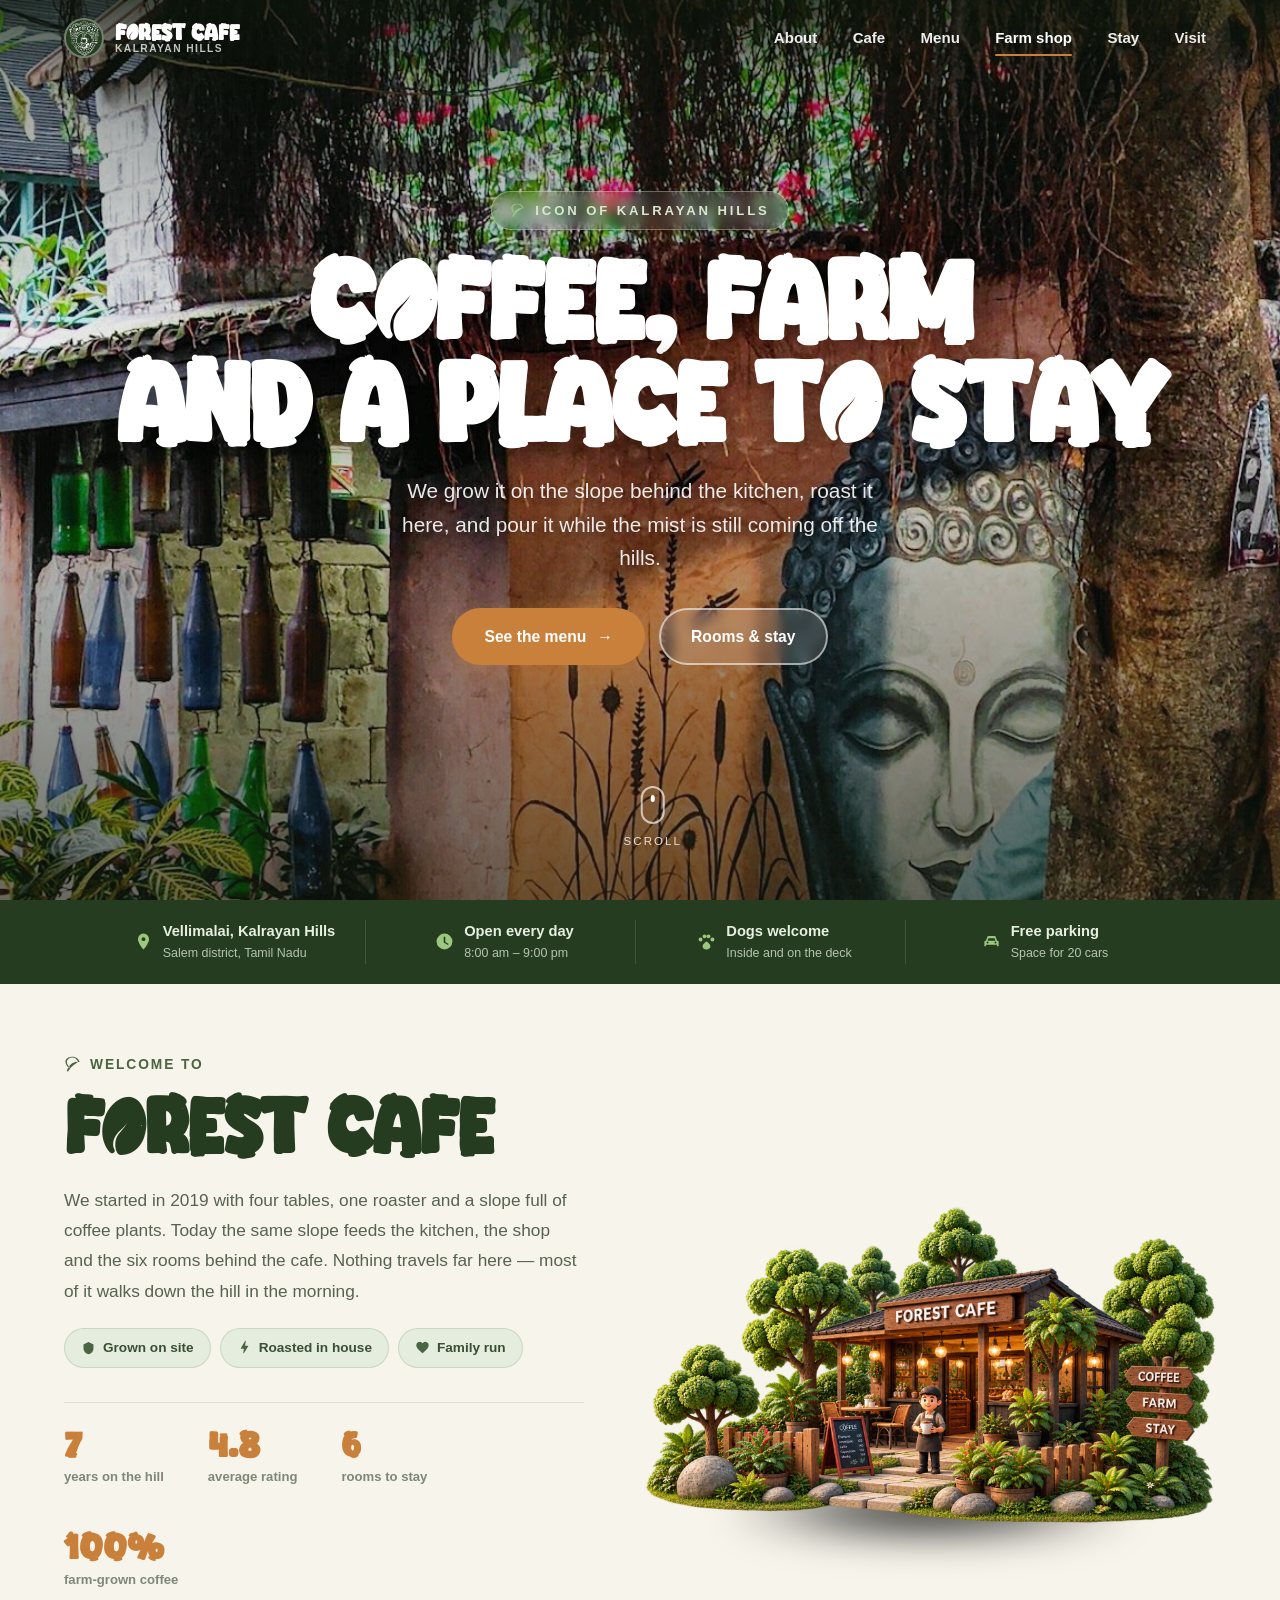
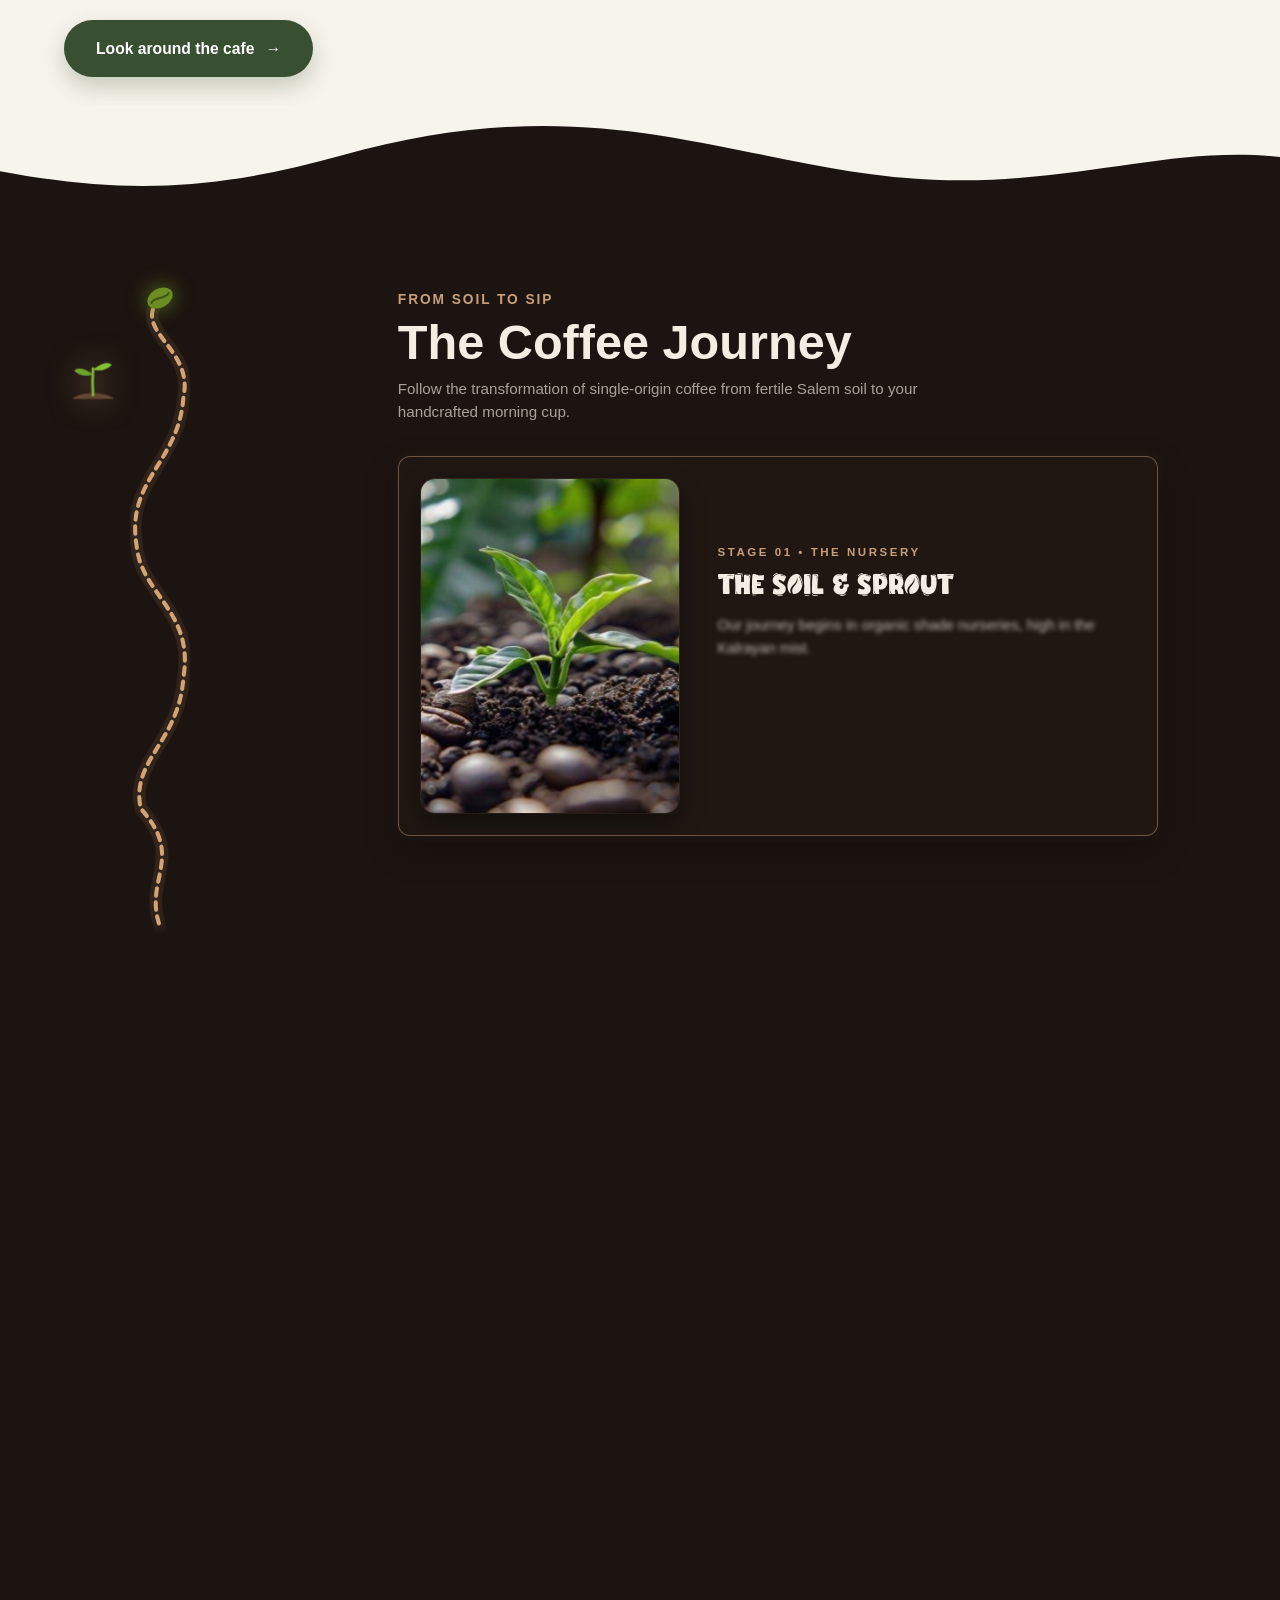
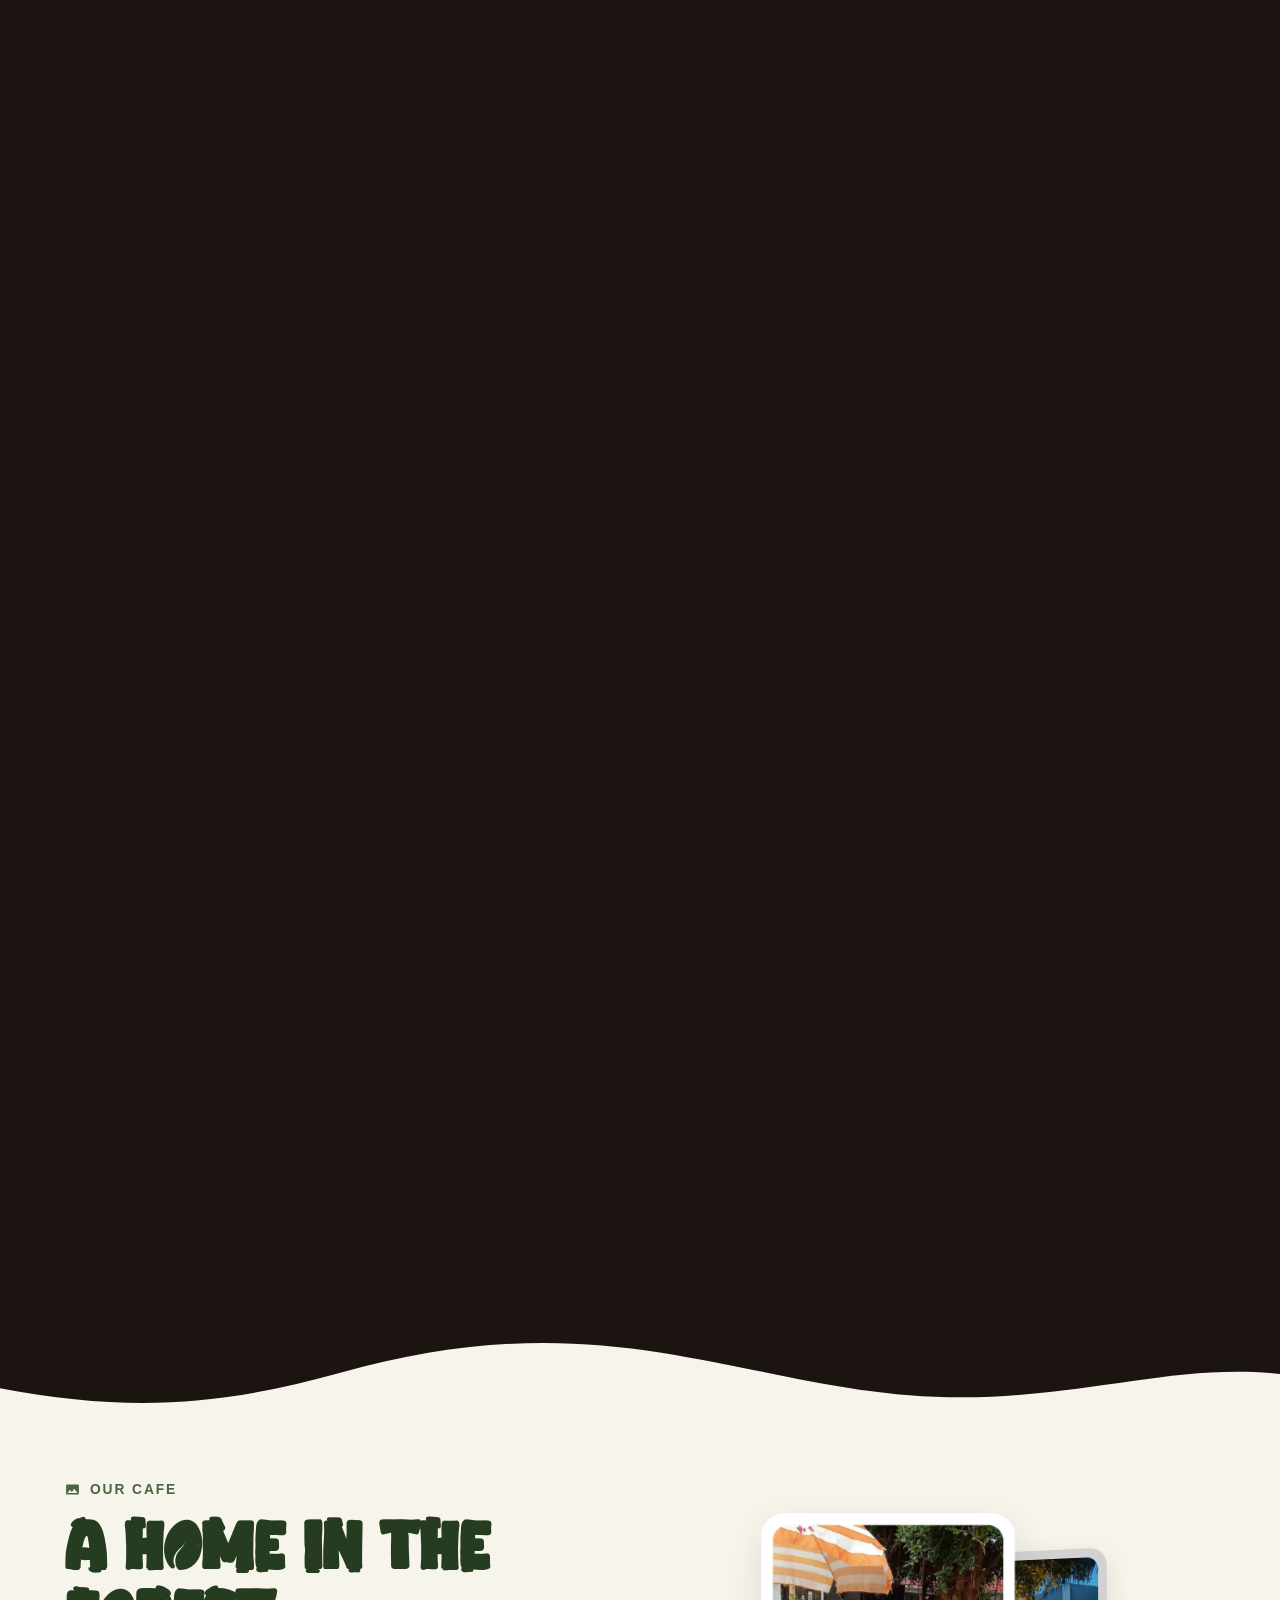
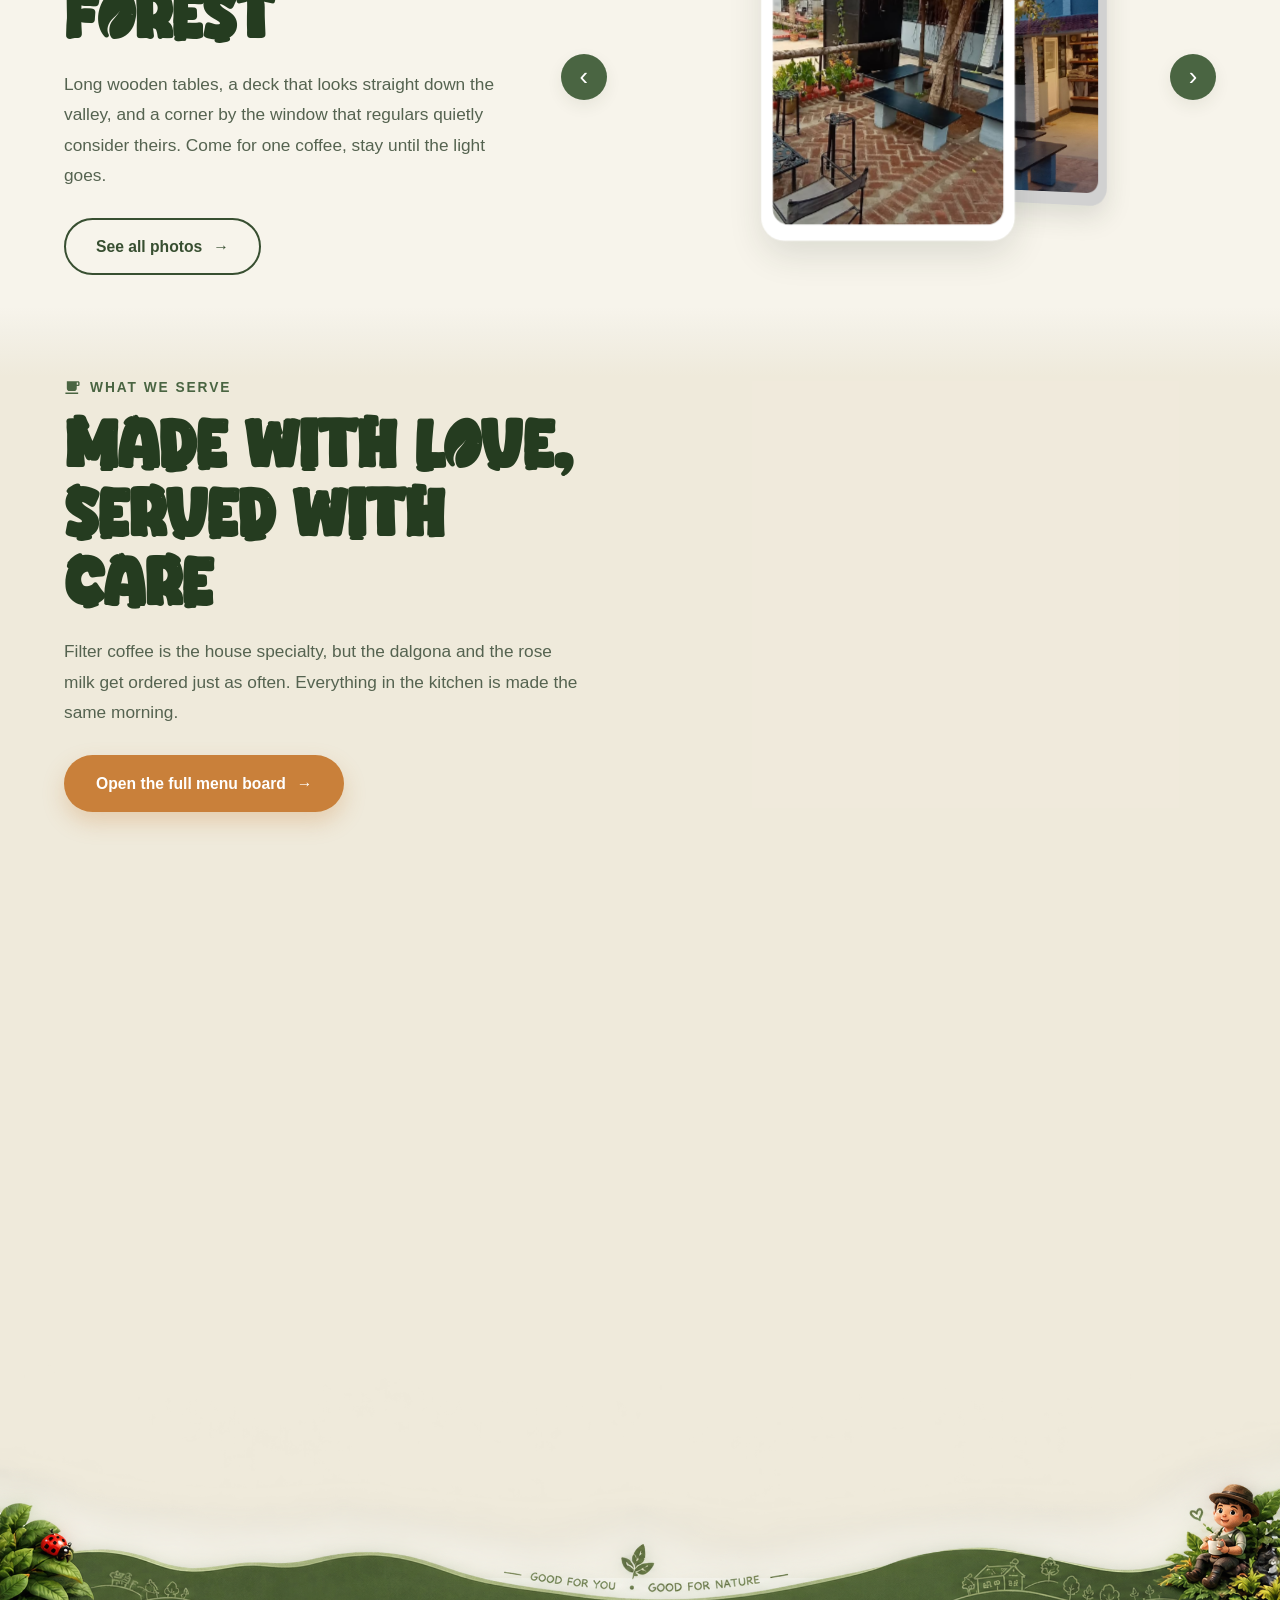
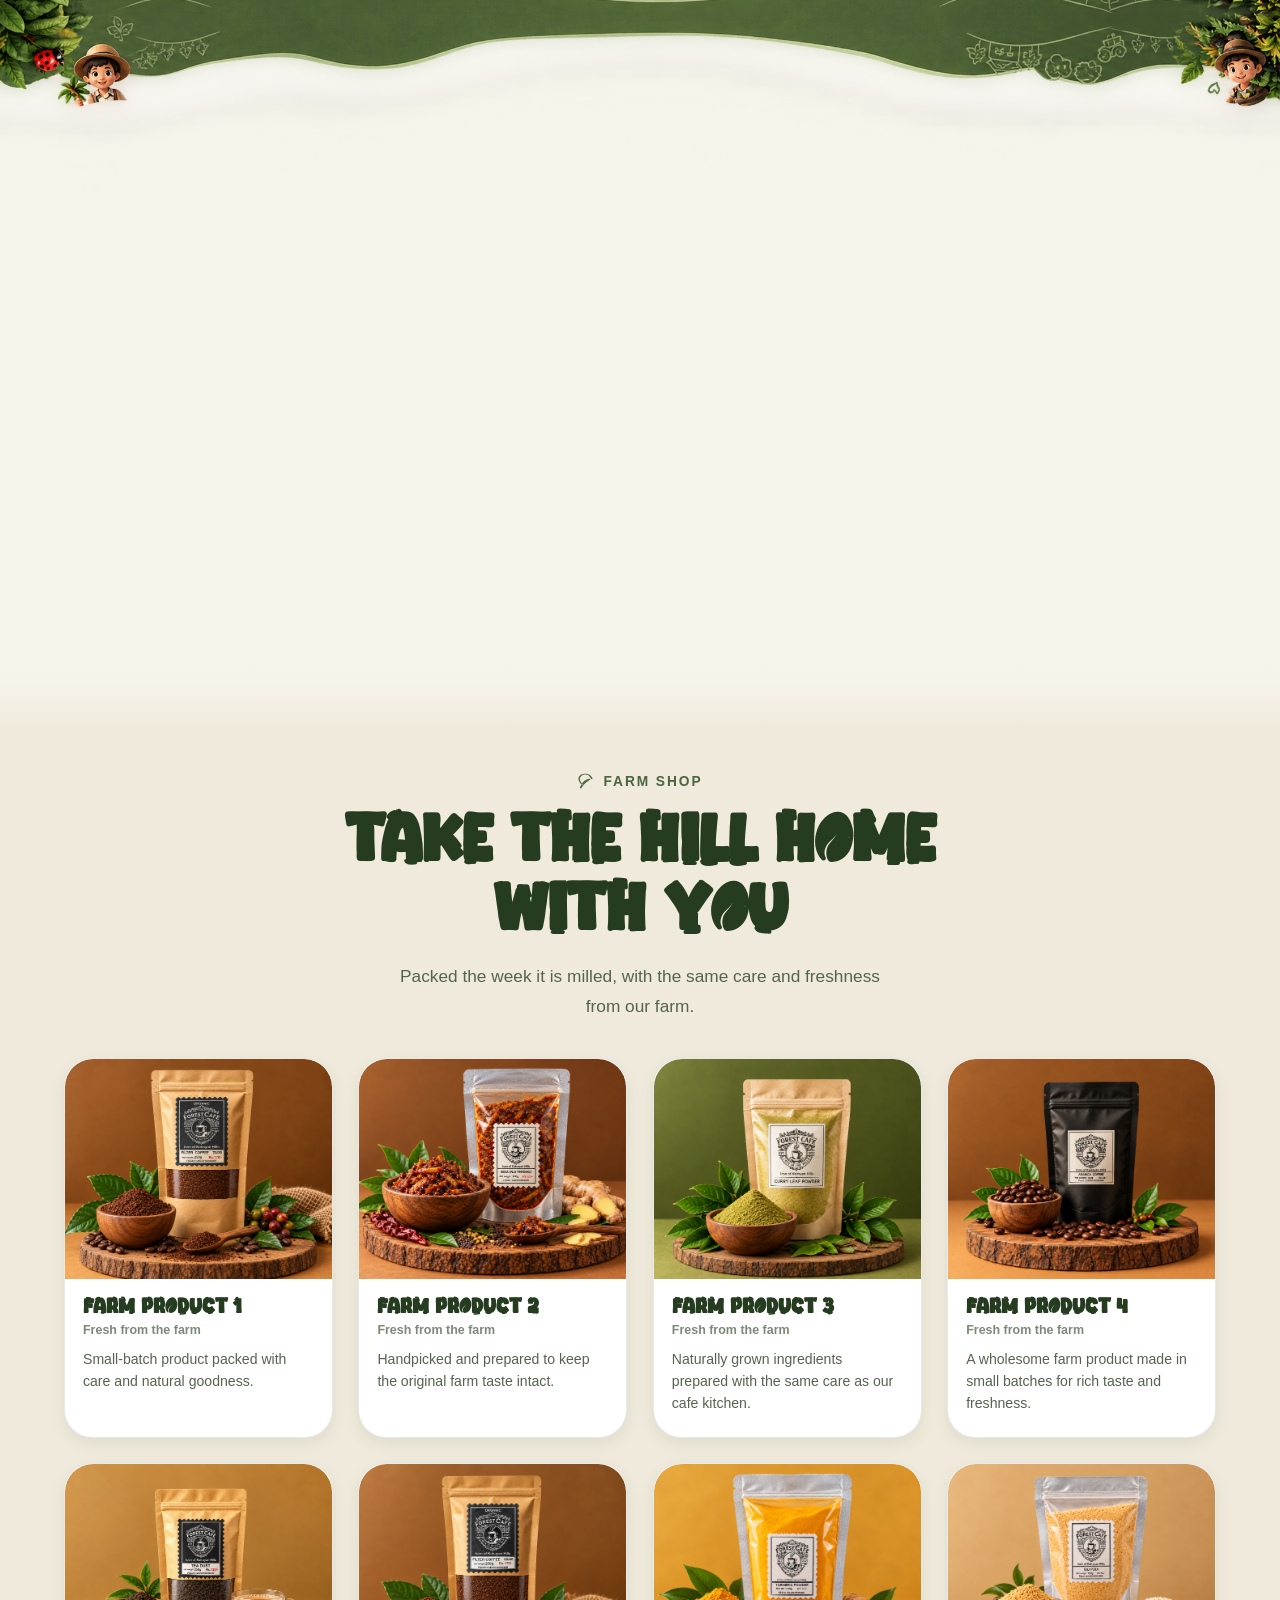
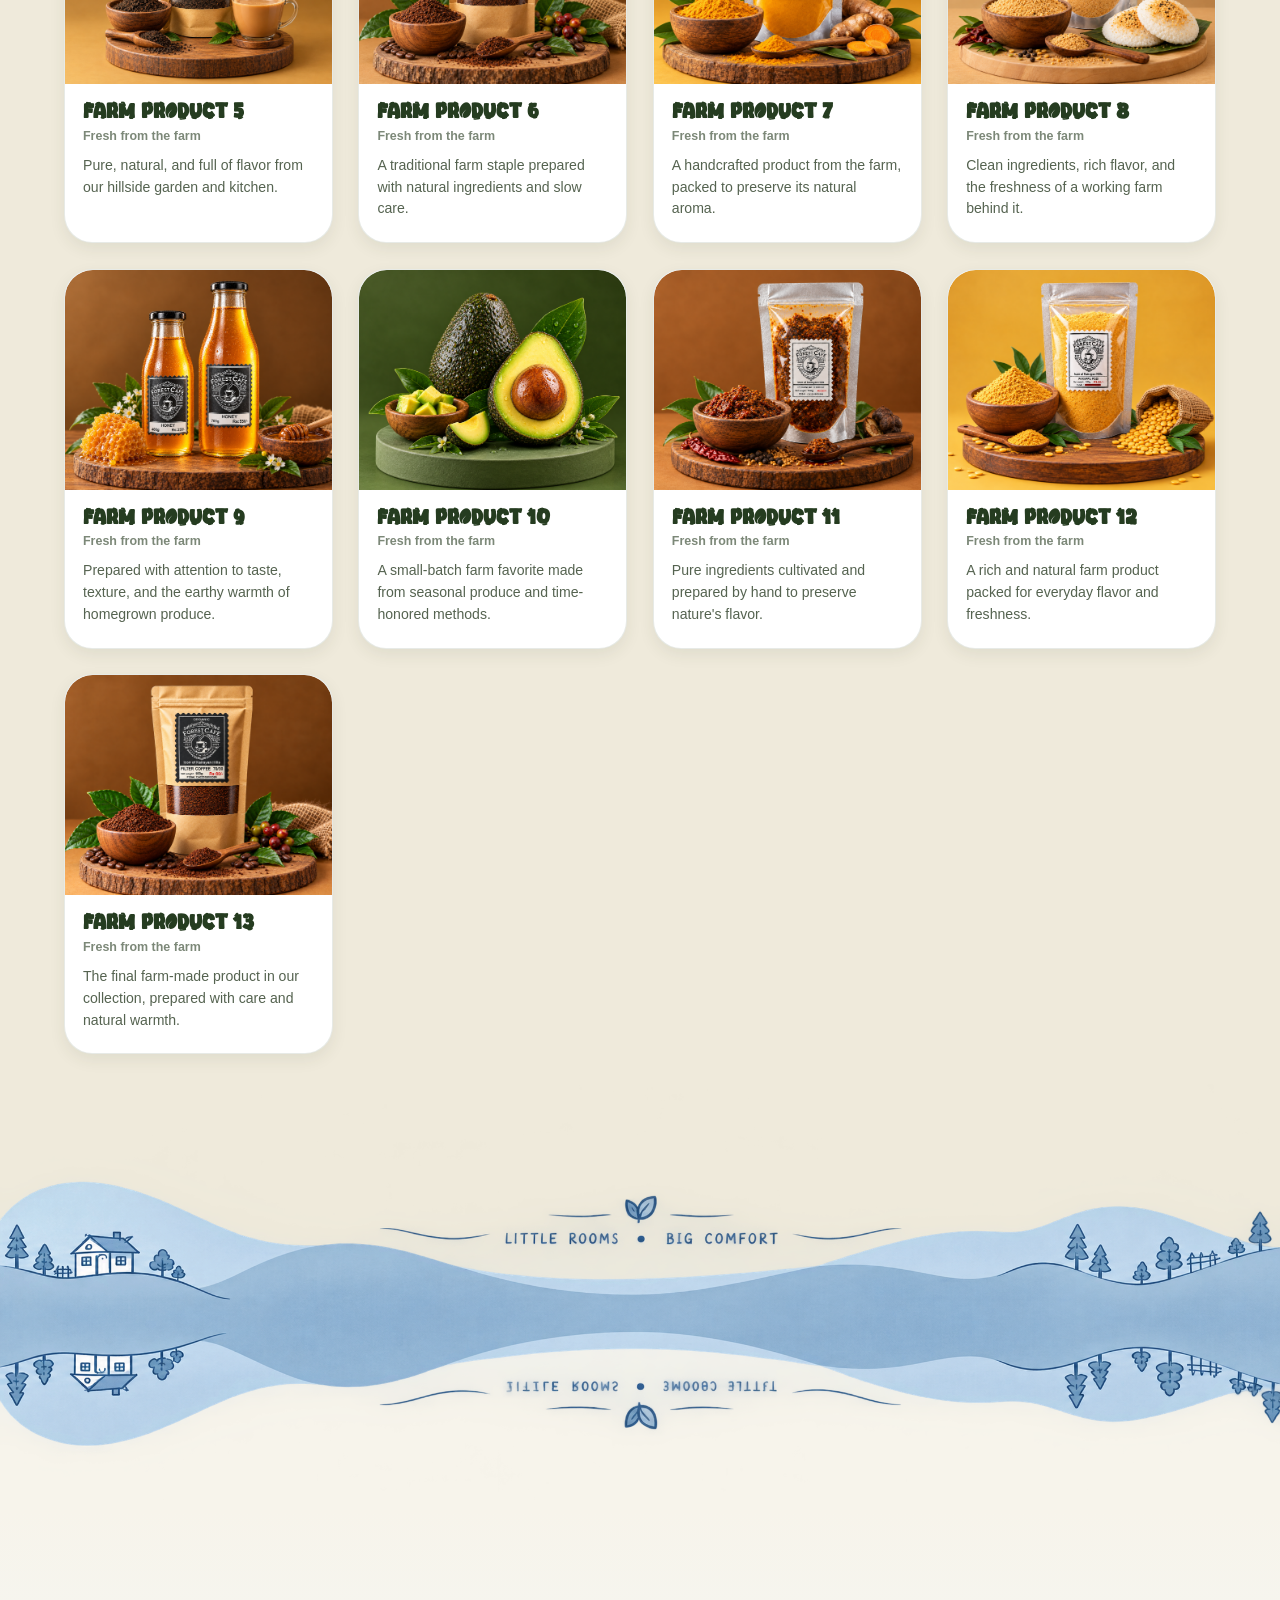
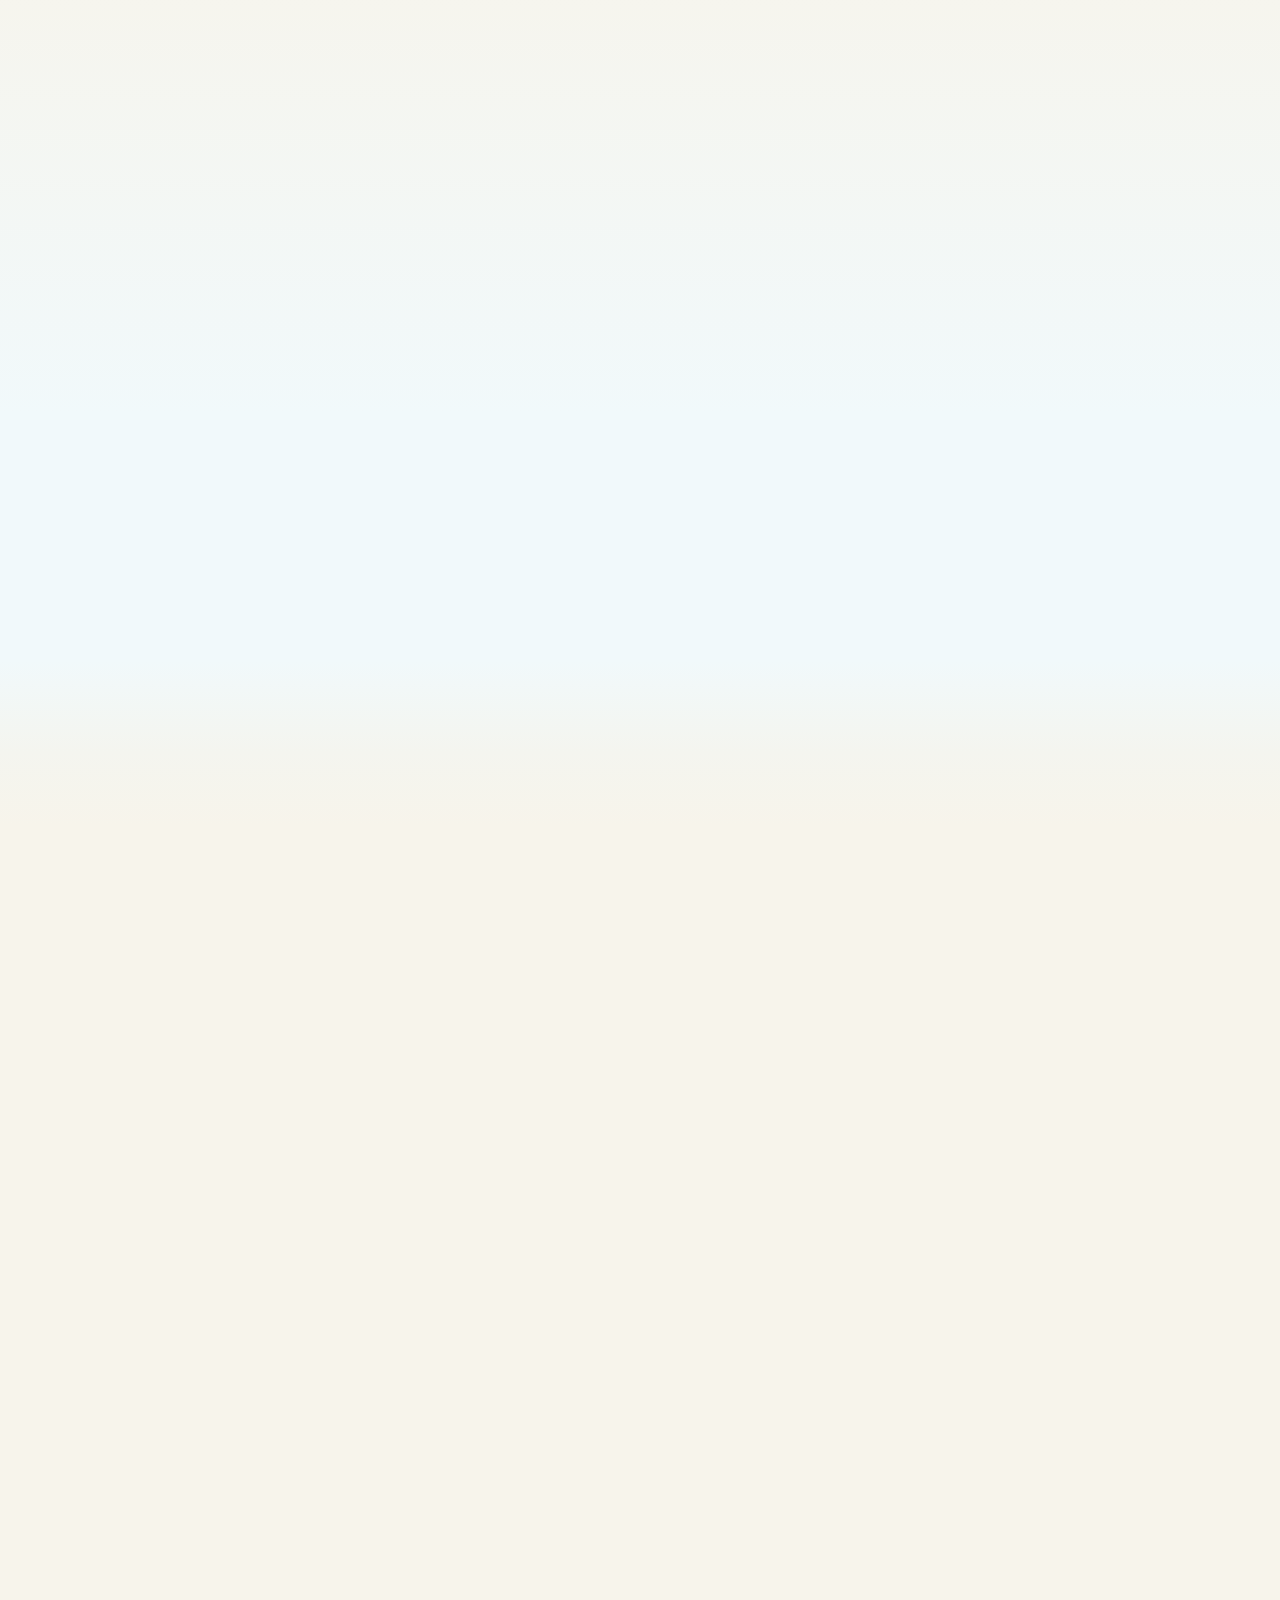
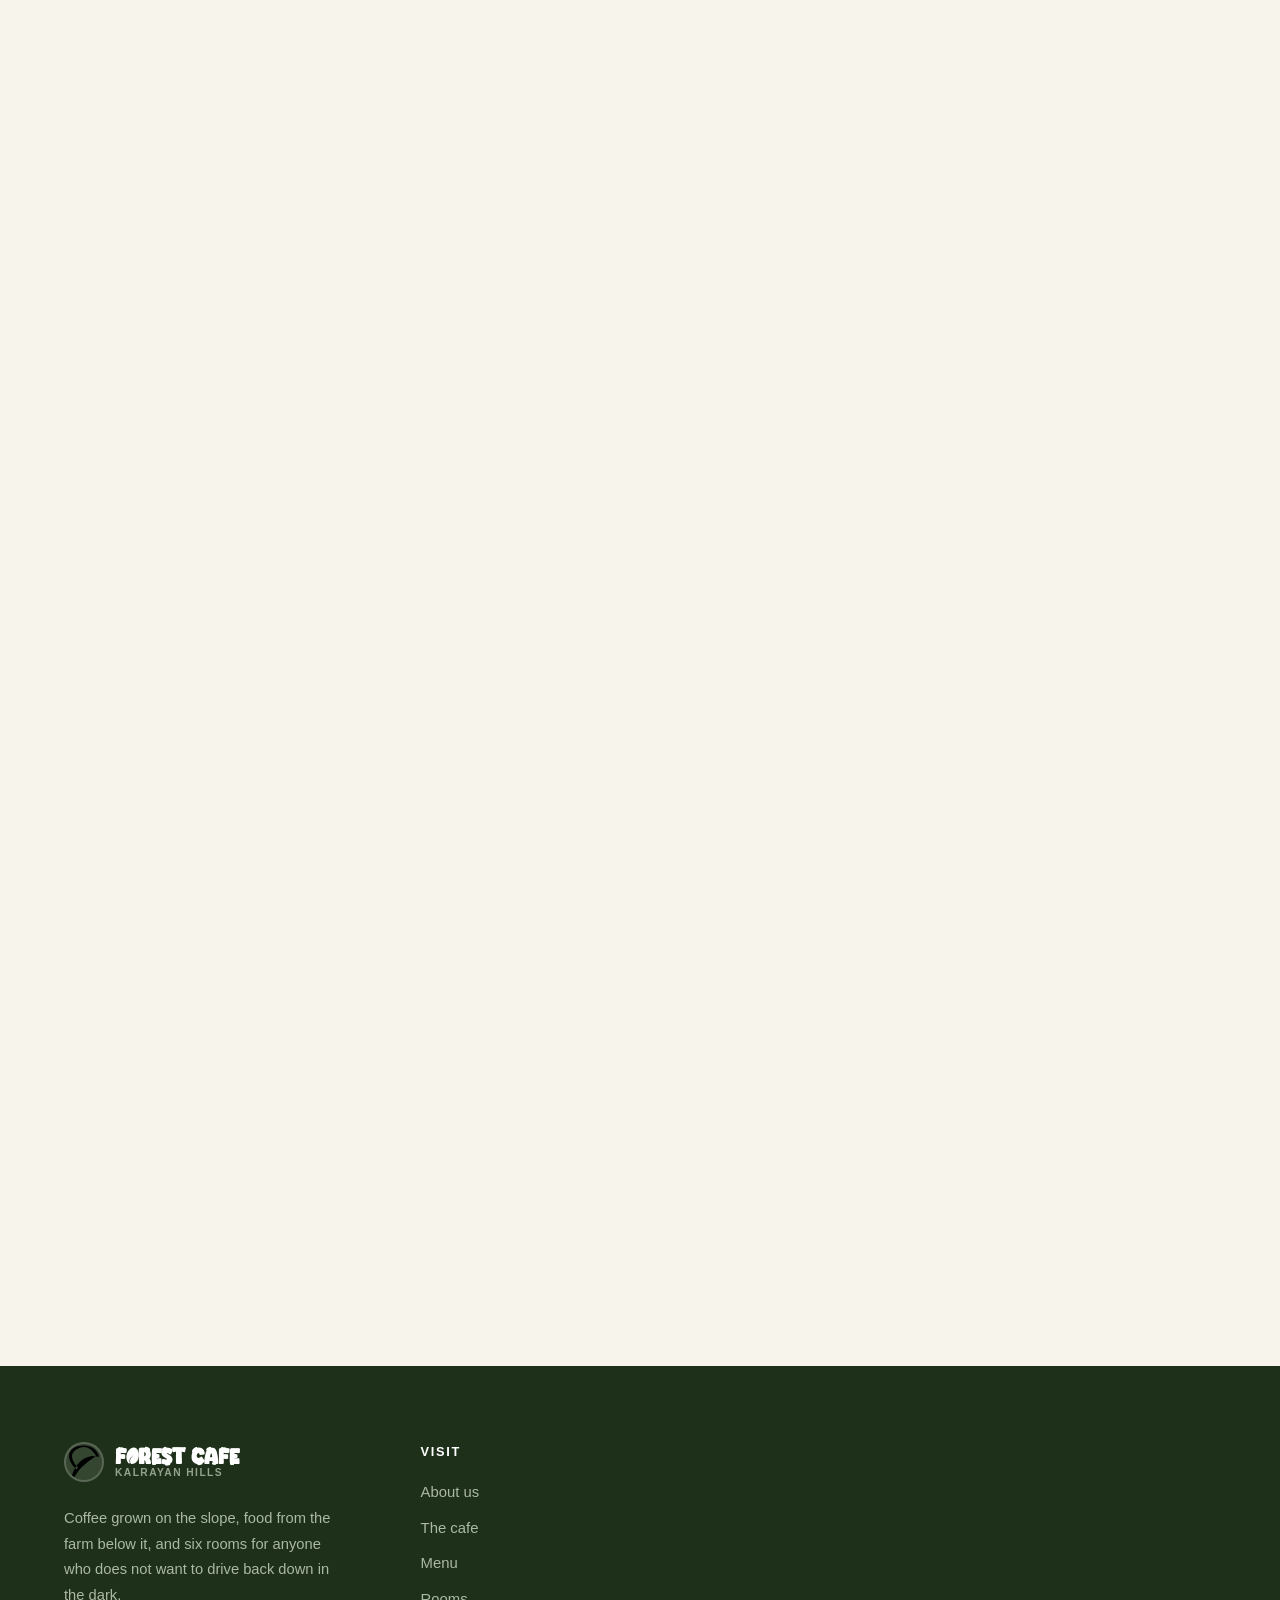
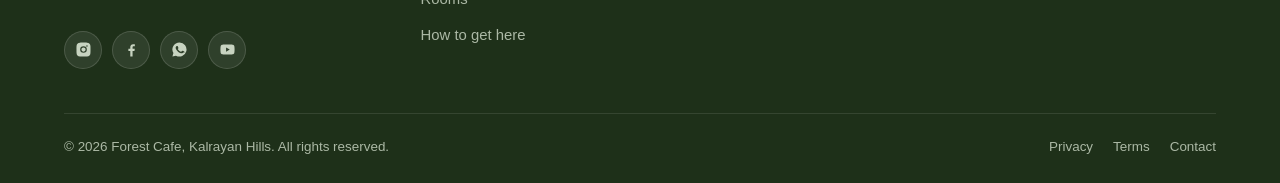
==== index.html @ df8c79ac "Initial commit" ====
<!DOCTYPE html>

<html lang="en">
<head>
<meta charset="utf-8"/>
<meta content="width=device-width, initial-scale=1.0" name="viewport"/>
<title>Forest Cafe — Coffee, Farm &amp; Stay in the Kalrayan Hills</title>
<meta content="Forest Cafe in the Kalrayan Hills: single-origin filter coffee, a working farm shop, and cosy rooms to stay the night. Open daily 8am to 9pm." name="description"/>
<meta content="Forest Cafe, Kalrayan Hills, hill station cafe, filter coffee Tamil Nadu, farm stay, homestay Kalrayan, organic honey, Salem cafe" name="keywords"/>
<meta content="Forest Cafe" name="author"/>
<meta content="#253C20" name="theme-color"/>
<link href="https://forestcafe.in/" rel="canonical"/>
<meta content="website" property="og:type"/>
<meta content="Forest Cafe — Coffee, Farm &amp; Stay" property="og:title"/>
<meta content="A cosy escape in the Kalrayan Hills. Coffee grown on our slopes, food from our farm, rooms under the trees." property="og:description"/>
<meta content="CafeImg/cafe-01.jpg" property="og:image"/>
<meta content="en_IN" property="og:locale"/>
<meta content="summary_large_image" name="twitter:card"/>
<link href="data:image/svg+xml,&lt;svg xmlns='http://www.w3.org/2000/svg' viewBox='0 0 100 100'&gt;&lt;rect width='100' height='100' rx='22' fill='%23384F31'/&gt;&lt;path d='M72 30c-30 7-44 24-48 42l3 6 3-5c12-21 30-31 42-43z' fill='%23D8E9CB'/&gt;&lt;path d='M72 30C56 22 40 25 32 34c-9 10-6 25 4 33l-3 5c-13-10-17-28-7-40 11-13 33-15 46-2z' fill='%239DC77F'/&gt;&lt;/svg&gt;" rel="icon"/>
<link href="https://fonts.googleapis.com" rel="preconnect"/>
<link crossorigin="" href="https://fonts.gstatic.com" rel="preconnect"/>
<link href="https://fonts.googleapis.com/css2?family=Fredoka:wght@400;500;600;700&amp;family=Plus+Jakarta+Sans:wght@400;500;600;700;800&amp;display=swap" rel="stylesheet"/>
<link href="css/style.css" rel="stylesheet"/>
<script type="application/ld+json">
        {
          "@context": "https://schema.org",
          "@type": "CafeOrCoffeeShop",
          "name": "Forest Cafe",
          "description": "Coffee, farm shop and stay in the Kalrayan Hills, Tamil Nadu.",
          "image": "CafeImg/cafe-01.jpg",
          "servesCuisine": ["Coffee", "South Indian", "Bakery"],
          "priceRange": "₹₹",
          "telephone": "+91-98765-43210",
          "email": "hello@forestcafe.in",
          "address": {
            "@type": "PostalAddress",
            "streetAddress": "Kalrayan Hills Main Road, Vellimalai",
            "addressLocality": "Kalrayan Hills",
            "addressRegion": "Tamil Nadu",
            "postalCode": "606213",
            "addressCountry": "IN"
          },
          "openingHours": "Mo-Su 08:00-21:00"
        }
    </script>
</head>
<body>
<a class="skip-link" href="#main">Skip to content</a>
<div aria-hidden="true" class="progress-bar" id="progressBar"></div>
<!-- ============ PRELOADER ============ -->
<div class="preloader" id="preloader">
<video aria-hidden="true" autoplay="" id="loadingVideo" muted="" playsinline="" preload="auto">
<source src="loader.webm" type="video/webm"/>
</video>
<div class="preloader-fallback">
<div class="leaf-spin"></div>
            Forest Cafe
        </div>
</div>
<!-- ============ NAVBAR ============ -->
<header class="nav" id="nav">
<div class="nav-inner">
<a aria-label="Forest Cafe home" class="brand" href="#top">
<span class="brand-mark">
<img alt="Forest Cafe logo" src="logo.png"/>
</span>
<span class="brand-text">
<span class="brand-name">Forest Cafe</span>
<span class="brand-sub">Kalrayan Hills</span>
</span>
</a>
<nav aria-label="Main">
<ul class="nav-links" id="navLinks">
<li><a href="#about">About</a></li>
<li><a href="#cafe">Cafe</a></li>
<li><a href="#menu">Menu</a></li>
<li><a href="#shop">Farm shop</a></li>
<li><a href="#stay">Stay</a></li>
<li><a href="#visit">Visit</a></li>
</ul>
</nav>
</div>
</header>
<!-- mobile drawer -->

<main id="main">
    <span id="top"></span>
    <!-- ============ HERO ============ -->
    <section aria-label="Forest Cafe introduction" class="hero">
        <video aria-hidden="true" id="heroVideo" loop="" muted="" playsinline="" poster="CafeImg/cafe-01.jpg" preload="auto">
            <source src="Hero.mp4" type="video/mp4" />
        </video>
        <div class="hero-veil"></div>
        <div class="hero-copy">
            <span class="hero-eyebrow">
                <svg viewbox="0 0 24 24">
                    <path d="M17,8C8,10 5.9,16.17 3.82,21.34L5.71,22L6.58,20.44C10.5,14 16,11 20,8C18.5,5 15.5,2 12,2C8,2 4,5 4,8C4,10.5 5.5,13.5 8,15.5L7.2,17C4.2,14.5 2,10.8 2,8C2,4.1 5.6,1 12,1C17.5,1 21.5,4.8 22,8.5L17,8Z"></path>
                </svg>
                Icon of Kalrayan Hills
            </span>
            <h1 class="hero-title">Coffee, farm<br />and a place to stay</h1>
            <p class="hero-tag">
                We grow it on the slope behind the kitchen, roast it here, and pour it while the
                mist is still coming off the hills.
            </p>
            <div class="hero-buttons">
                <a class="btn btn--honey" href="#menu">See the menu <span class="arrow">→</span></a>
                <a class="btn btn--light" href="#stay">Rooms &amp; stay</a>
            </div>
        </div>
        <a aria-label="Scroll to about" class="hero-scroll" href="#about">
            <span class="mouse"></span>
            Scroll
        </a>
    </section>
    <!-- ============ INFO STRIP ============ -->
    <div class="info-strip">
        <div class="info-strip-inner">
            <div class="info-item">
                <svg viewbox="0 0 24 24">
                    <path d="M12 2a7 7 0 0 0-7 7c0 5.25 7 13 7 13s7-7.75 7-13a7 7 0 0 0-7-7zm0 9.5A2.5 2.5 0 1 1 14.5 9 2.5 2.5 0 0 1 12 11.5z"></path>
                </svg>
                <div>Vellimalai, Kalrayan Hills<span>Salem district, Tamil Nadu</span></div>
            </div>
            <div class="info-item">
                <svg viewbox="0 0 24 24">
                    <path d="M12 2a10 10 0 1 0 10 10A10 10 0 0 0 12 2zm1 10.6 4.2 2.5-.8 1.3L11 13.2V6h2z"></path>
                </svg>
                <div>Open every day<span>8:00 am – 9:00 pm</span></div>
            </div>
            <div class="info-item">
                <svg viewbox="0 0 24 24">
                    <path d="M4.5 12a2.5 2.5 0 1 1 2.5-2.5A2.5 2.5 0 0 1 4.5 12zm5-4a2.5 2.5 0 1 1 2.5-2.5A2.5 2.5 0 0 1 9.5 8zm5 0A2.5 2.5 0 1 1 17 5.5 2.5 2.5 0 0 1 14.5 8zm5 4a2.5 2.5 0 1 1 2.5-2.5A2.5 2.5 0 0 1 19.5 12zM12 22c-3 0-5-1.7-5-4 0-1.6 1-2.6 2-3.6S11 12 12 12s2 1.4 3 2.4 2 2 2 3.6c0 2.3-2 4-5 4z"></path>
                </svg>
                <div>Dogs welcome<span>Inside and on the deck</span></div>
            </div>
            <div class="info-item">
                <svg viewbox="0 0 24 24">
                    <path d="M5 11l1.5-4.5A2 2 0 0 1 8.4 5h7.2a2 2 0 0 1 1.9 1.5L19 11h.5A1.5 1.5 0 0 1 21 12.5V18h-2v-2H5v2H3v-5.5A1.5 1.5 0 0 1 4.5 11zm2.1 0h9.8l-1-3H8.1zM7 14.5A1.25 1.25 0 1 0 5.75 13 1.25 1.25 0 0 0 7 14.5zm10 0A1.25 1.25 0 1 0 15.75 13 1.25 1.25 0 0 0 17 14.5z"></path>
                </svg>
                <div>Free parking<span>Space for 20 cars</span></div>
            </div>
        </div>
    </div>
    <!-- ============ ABOUT ============ -->
    <section class="section" id="about">
        <div class="shell split split--reverse reveal">
            <div class="about-media">
                <img alt="Illustration of the Forest Cafe building surrounded by trees" class="floating-img" height="700" src="Cafe/item1.png" width="900" />
            </div>
            <div class="about-copy">
                <span class="eyebrow">
                    <svg viewbox="0 0 24 24">
                        <path d="M17,8C8,10 5.9,16.17 3.82,21.34L5.71,22L6.58,20.44C10.5,14 16,11 20,8C18.5,5 15.5,2 12,2C8,2 4,5 4,8C4,10.5 5.5,13.5 8,15.5L7.2,17C4.2,14.5 2,10.8 2,8C2,4.1 5.6,1 12,1C17.5,1 21.5,4.8 22,8.5L17,8Z"></path>
                    </svg>
                    Welcome to
                </span>
                <h2 class="headline headline--xl">Forest Cafe</h2>
                <p class="lede">
                    We started in 2019 with four tables, one roaster and a slope full of coffee plants.
                    Today the same slope feeds the kitchen, the shop and the six rooms behind the cafe.
                    Nothing travels far here — most of it walks down the hill in the morning.
                </p>
                <div class="pill-row">
                    <span class="pill">
                        <svg viewbox="0 0 24 24">
                            <path d="M12 3 4 7v6c0 5 3.4 8.7 8 9.9 4.6-1.2 8-4.9 8-9.9V7z"></path>
                        </svg> Grown on site
                    </span>
                    <span class="pill">
                        <svg viewbox="0 0 24 24">
                            <path d="M11 21h-1l1-7H6.5a.5.5 0 0 1-.4-.8l7-11.9a.5.5 0 0 1 .9.4L13 9h4.5a.5.5 0 0 1 .4.8z"></path>
                        </svg> Roasted in house
                    </span>
                    <span class="pill">
                        <svg viewbox="0 0 24 24">
                            <path d="M12 21.35 10.55 20C5.4 15.36 2 12.28 2 8.5A5.5 5.5 0 0 1 12 5.1 5.5 5.5 0 0 1 22 8.5c0 3.78-3.4 6.86-8.55 11.54z"></path>
                        </svg> Family run
                    </span>
                </div>
                <div class="stat-row">
                    <div>
                        <div class="stat-num">7</div>
                        <div class="stat-label">years on the hill</div>
                    </div>
                    <div>
                        <div class="stat-num">4.8</div>
                        <div class="stat-label">average rating</div>
                    </div>
                    <div>
                        <div class="stat-num">6</div>
                        <div class="stat-label">rooms to stay</div>
                    </div>
                    <div>
                        <div class="stat-num">100%</div>
                        <div class="stat-label">farm-grown coffee</div>
                    </div>
                </div>
                <div style="margin-top:30px">
                    <a class="btn btn--solid" href="#cafe">Look around the cafe <span class="arrow">→</span></a>
                </div>
            </div>
        </div>
    </section>
    <!-- ============================================
             SOIL TO SIP — SPLIT SCREEN JOURNEY
             ============================================ -->
    <section class="soil-to-sip-section" id="soil-to-sip">
        <div aria-hidden="true" class="sts-wave sts-wave--top">
            <svg preserveaspectratio="none" viewbox="0 0 1200 120">
                <path d="M0,92 C120,126 205,118 320,70 C430,24 520,18 620,42 C735,70 815,112 930,104 C1040,96 1110,58 1200,72 V0 H0 Z">
                </path>
            </svg>
        </div>
        <div aria-hidden="true" class="sts-wave sts-wave--bottom">
            <svg preserveaspectratio="none" viewbox="0 0 1200 120">
                <path d="M0,92 C120,126 205,118 320,70 C430,24 520,18 620,42 C735,70 815,112 930,104 C1040,96 1110,58 1200,72 V120 H0 Z">
                </path>
            </svg>
        </div>
        <div class="sts-wrap">
            <!-- S-Curve Dynamic SVG MotionPath winding vertically down the left rail into the bottom-left cup -->
            <div class="sts-svg-wrap" id="sts-svg-container">
                <svg aria-hidden="true" class="sts-track-svg" preserveaspectratio="none" viewbox="0 0 1200 700">
                    <defs>
                        <mask id="sts-track-mask">
                            <path d="M 150 56 C 122 84, 182 98, 172 140 C 168 196, 118 210, 128 266 C 132 308, 182 322, 172 378 C 168 434, 122 448, 132 490 C 174 532, 134 550, 150 590" fill="none" id="sts-mask-path" stroke="white" stroke-linecap="round" stroke-width="12"></path>
                        </mask>
                    </defs>
                    <!-- Background Dashed Track -->
                    <path class="sts-line-bg" d="M 150 56 C 122 84, 182 98, 172 140 C 168 196, 118 210, 128 266 C 132 308, 182 322, 172 378 C 168 434, 122 448, 132 490 C 174 532, 134 550, 150 590">
                    </path>
                    <!-- Animated Active Dashed Track -->
                    <path class="sts-line-active" d="M 150 56 C 122 84, 182 98, 172 140 C 168 196, 118 210, 128 266 C 132 308, 182 322, 172 378 C 168 434, 122 448, 132 490 C 174 532, 134 550, 150 590" mask="url(#sts-track-mask)">
                    </path>
                </svg>
            </div>
            <!-- Animated Rolling Bean / Coffee Drop Particle (Dynamic Color: Green -> Cherry Red -> Artisanal Roast -> Drop into Bottom-Left Cup) -->
            <div class="sts-bean-tracker" id="sts-bean-tracker">
                <svg aria-hidden="true" class="bean-svg-icon" viewbox="0 0 40 40">
                    <ellipse cx="20" cy="20" fill="#6b8e23" id="bean-body" rx="15" ry="10.5" transform="rotate(-30 20 20)"></ellipse>
                    <path d="M 9 20 C 14 15, 26 25, 31 20" fill="none" id="bean-crevice" stroke="#3e5314" stroke-linecap="round" stroke-width="2.2" transform="rotate(-30 20 20)"></path>
                </svg>
            </div>
            <!-- ====================================================
                        LEFT COLUMN (~24%): Sidebar Rail with Milestone Icons & Bottom-Left Destination Cup
                        ==================================================== -->
            <div class="sts-left-track sts-path-column">
                <!-- Small Milestone Cartoon Icons along the Track -->
                <div class="sts-track-icons">
                    <!-- Icon 1: Sprout (~18%) -->
                    <div class="sts-track-icon-item sts-icon-1" data-stage="0" style="top: 18%; left: 50%;">
                        <svg aria-label="Sprout" class="mini-icon-svg" viewbox="0 0 60 60">
                            <path d="M 8 50 C 15 42, 45 42, 52 50 Z" fill="#634532"></path>
                            <path d="M 30 46 Q 29 32, 30 18" fill="none" stroke="#7bb03b" stroke-linecap="round" stroke-width="3"></path>
                            <path d="M 30 24 Q 16 14, 10 20 Q 18 28, 30 24 Z" fill="#6ca32b"></path>
                            <path d="M 30 19 Q 44 8, 50 14 Q 42 22, 30 19 Z" fill="#84bf34"></path>
                        </svg>
                    </div>
                    <!-- Icon 2: Cherries (~36%) -->
                    <div class="sts-track-icon-item sts-icon-2" data-stage="1" style="top: 36%; left: 50%;">
                        <svg aria-label="Cherries" class="mini-icon-svg" viewbox="0 0 60 60">
                            <path d="M 10 40 Q 30 28, 50 20" fill="none" stroke="#5c3e2b" stroke-linecap="round" stroke-width="3"></path>
                            <path d="M 24 34 Q 10 24, 8 12 Q 24 18, 24 34 Z" fill="#366b2d"></path>
                            <path d="M 36 30 Q 28 12, 38 4 Q 46 18, 36 30 Z" fill="#47853b"></path>
                            <circle cx="32" cy="32" fill="#cc2b2b" r="5.5"></circle>
                            <circle cx="40" cy="27" fill="#e23333" r="6"></circle>
                            <circle cx="43" cy="35" fill="#a81e1e" r="5"></circle>
                        </svg>
                    </div>
                    <!-- Icon 3: Bean Pile (~54%) -->
                    <div class="sts-track-icon-item sts-icon-3" data-stage="2" style="top: 54%; left: 50%;">
                        <svg aria-label="Roasted Beans" class="mini-icon-svg" viewbox="0 0 60 60">
                            <ellipse cx="30" cy="46" fill="#67422f" opacity="0.6" rx="22" ry="7"></ellipse>
                            <ellipse cx="18" cy="44" fill="#54331d" rx="6" ry="4" transform="rotate(-10 18 44)"></ellipse>
                            <ellipse cx="28" cy="45" fill="#422716" rx="6.5" ry="4.2" transform="rotate(15 28 45)"></ellipse>
                            <ellipse cx="39" cy="44" fill="#5e3921" rx="6" ry="4" transform="rotate(-20 39 44)"></ellipse>
                            <ellipse cx="23" cy="39" fill="#6a4025" rx="6" ry="4" transform="rotate(25 23 39)"></ellipse>
                            <ellipse cx="35" cy="39" fill="#52311b" rx="6.2" ry="4.2" transform="rotate(-15 35 39)"></ellipse>
                            <ellipse cx="29" cy="33" fill="#754829" rx="6" ry="4"></ellipse>
                        </svg>
                    </div>
                    <!-- Icon 4: Grinder (~70%) -->
                    <div class="sts-track-icon-item sts-icon-4" data-stage="3" style="top: 70%; left: 50%;">
                        <svg aria-label="Grinder" class="mini-icon-svg" viewbox="0 0 60 60">
                            <path d="M 30 14 L 48 11" stroke="#4a3728" stroke-linecap="round" stroke-width="2"></path>
                            <circle cx="48" cy="11" fill="#558172" r="2.5"></circle>
                            <path d="M 20 18 C 20 27, 40 27, 40 18 Z" fill="#4d7064"></path>
                            <rect fill="#a0683f" height="23" rx="2" stroke="#67422f" stroke-width="1.5" width="26" x="17" y="27"></rect>
                            <rect fill="#7a4c2b" height="13" rx="1" width="18" x="21" y="33"></rect>
                            <circle cx="30" cy="40" fill="#d9a25f" r="2"></circle>
                            <rect fill="#67422f" height="3.5" rx="1" width="30" x="15" y="50"></rect>
                        </svg>
                    </div>
                </div>
                <!-- Standalone Bottom-Left Destination Cup (Stage 05 Terminal Target) -->
                <div aria-label="Destination Coffee Cup" class="sts-destination-cup" id="sts-destination-cup">
                    <div class="destination-cup-wrap">
                        <!-- Rising Steam -->
                        <div aria-hidden="true" class="cup-steam">
                            <span class="steam-line steam-1"></span>
                            <span class="steam-line steam-2"></span>
                            <span class="steam-line steam-3"></span>
                        </div>
                        <!-- Standalone Cup SVG Graphic -->
                        <svg aria-hidden="true" class="destination-cup-svg" viewbox="0 0 80 70">
                            <defs>
                                <lineargradient id="cupGrad" x1="0%" x2="100%" y1="0%" y2="100%">
                                    <stop offset="0%" stop-color="#3d2618"></stop>
                                    <stop offset="100%" stop-color="#1e110a"></stop>
                                </lineargradient>
                            </defs>
                            <!-- Saucer -->
                            <ellipse cx="40" cy="62" fill="#1b120c" rx="34" ry="6" stroke="#8b5a2b" stroke-width="1.5"></ellipse>
                            <ellipse cx="40" cy="60" fill="#322015" rx="26" ry="4"></ellipse>
                            <!-- Cup Body -->
                            <path d="M 18 24 L 23 54 C 23 58, 57 58, 57 54 L 62 24 Z" fill="url(#cupGrad)" stroke="#ffffff" stroke-width="2"></path>
                            <!-- Handle -->
                            <path d="M 60 28 C 72 28, 72 46, 58 48" fill="none" stroke="#ffffff" stroke-linecap="round" stroke-width="2.5"></path>
                            <!-- Cup Rim Opening -->
                            <ellipse cx="40" cy="24" fill="#3a2215" rx="22" ry="6.5" stroke="#ffffff" stroke-width="2"></ellipse>
                            <!-- Rich Coffee Liquid -->
                            <ellipse cx="40" cy="24.5" fill="#4a2c16" rx="18" ry="4.5"></ellipse>
                            <ellipse cx="40" cy="24.5" fill="#6f432a" opacity="0.85" rx="14" ry="3"></ellipse>
                        </svg>
                        <!-- Dynamic Crema Landing Ripple Target inside the Cup -->
                        <div aria-hidden="true" class="cup-drop-target">
                            <div class="cup-landing-ripple" id="cup-landing-ripple"></div>
                        </div>
                    </div>
                </div>
            </div>
            <!-- ====================================================
                        RIGHT COLUMN (~76%): Story Content & Main Image Cards
                        ==================================================== -->
            <div class="sts-right-content">
                <div class="sts-header-block">
                    <div class="eyebrow">From Soil to Sip</div>
                    <h2 class="display">The Coffee Journey</h2>
                    <p class="sts-lead-text">
                        Follow the transformation of single-origin coffee from fertile Salem
                        soil to your handcrafted morning cup.
                    </p>
                </div>
                <!-- Main Stage Cards Deck (Strict single-active card visibility) -->
                <div class="sts-cards-deck">
                    <!-- Stage 01: Sprout -->
                    <article class="sts-stage-card sts-card-0" data-index="0">
                        <div class="sts-card-img-box">
                            <img alt="Rich soil and sprout" onerror="this.style.display='none'; this.nextElementSibling.style.display='flex';" src="assets/journey/soil-to-sip-01.jpeg" />
                            <div class="sts-fallback-badge">IMAGE 01 • THE NURSERY</div>
                        </div>
                        <div class="sts-card-info">
                            <span class="sts-step-tag">STAGE 01 • THE NURSERY</span>
                            <h3>The Soil &amp; Sprout</h3>
                            <div class="sts-story">
                                <p class="sts-line" data-line="0">
                                    Our journey begins in organic shade nurseries,
                                    high in the Kalrayan mist.
                                </p>
                                <p class="sts-line" data-line="1">
                                    Nutrient-dense compost and cool mountain air coax
                                    the first tender shoots through the soil.
                                </p>
                                <p class="sts-line sts-line--whisper" data-line="2">
                                    — no chemicals, just
                                    patience.
                                </p>
                            </div>
                        </div>
                    </article>
                    <!-- Stage 02: Coffee Cherries -->
                    <article class="sts-stage-card sts-card-1" data-index="1">
                        <div class="sts-card-img-box">
                            <img alt="Ripe red coffee cherries" onerror="this.style.display='none'; this.nextElementSibling.style.display='flex';" src="assets/journey/soil-to-sip-02.jpg" />
                            <div class="sts-fallback-badge">IMAGE 02 • HARVEST</div>
                        </div>
                        <div class="sts-card-info">
                            <span class="sts-step-tag">STAGE 02 • HARVEST</span>
                            <h3>Cherry Ripening</h3>
                            <div class="sts-story">
                                <p class="sts-line" data-line="0">
                                    Under native canopy trees, the branches slowly
                                    fill with vibrant ruby-red cherries.
                                </p>
                                <p class="sts-line" data-line="1">
                                    Each one is hand-picked at its peak, the way it's
                                    always been done here.
                                </p>
                                <p class="sts-line sts-line--whisper" data-line="2">
                                    — picked by hand, one
                                    cherry at a time.
                                </p>
                            </div>
                        </div>
                    </article>
                    <!-- Stage 03: Roasted Beans -->
                    <article class="sts-stage-card sts-card-2" data-index="2">
                        <div class="sts-card-img-box">
                            <img alt="Roasted coffee beans" onerror="this.style.display='none'; this.nextElementSibling.style.display='flex';" src="assets/journey/soil-to-sip-03.jpg" />
                            <div class="sts-fallback-badge">IMAGE 03 • ARTISANAL ROAST</div>
                        </div>
                        <div class="sts-card-info">
                            <span class="sts-step-tag">STAGE 03 • ARTISANAL ROAST</span>
                            <h3>The Artisanal Roast</h3>
                            <div class="sts-story">
                                <p class="sts-line" data-line="0">
                                    Pulped, sun-dried, then roasted in small batches
                                    over careful heat.
                                </p>
                                <p class="sts-line" data-line="1">
                                    Dark chocolate, toasted caramel, deep nutty warmth
                                    — the roast finds its own character.
                                </p>
                                <p class="sts-line sts-line--whisper" data-line="2">
                                    — small batches, watched
                                    by hand.
                                </p>
                            </div>
                        </div>
                    </article>
                    <!-- Stage 04: Fresh Grind -->
                    <article class="sts-stage-card sts-card-3" data-index="3">
                        <div class="sts-card-img-box">
                            <img alt="Fresh ground coffee" onerror="this.style.display='none'; this.nextElementSibling.style.display='flex';" src="assets/journey/soil-to-sip-04.jpg" />
                            <div class="sts-fallback-badge">IMAGE 04 • FRESH GRIND</div>
                        </div>
                        <div class="sts-card-info">
                            <span class="sts-step-tag">STAGE 04 • FRESH GRIND</span>
                            <h3>Precision Grind</h3>
                            <div class="sts-story">
                                <p class="sts-line" data-line="0">
                                    Ground only minutes before it's brewed —
                                    never before.
                                </p>
                                <p class="sts-line" data-line="1">
                                    That's the moment the aroma truly wakes up and
                                    fills the room.
                                </p>
                                <p class="sts-line sts-line--whisper" data-line="2">
                                    — fresh, every single
                                    time.
                                </p>
                            </div>
                        </div>
                    </article>
                    <!-- Stage 05: The Perfect Sip -->
                    <article class="sts-stage-card sts-card-4 perfect-sip" data-index="4" id="perfect-sip">
                        <div class="sts-card-img-box">
                            <img alt="Steaming coffee cup" class="stage-05-img" id="cup" onerror="this.style.display='none'; this.nextElementSibling.style.display='flex';" src="assets/journey/perfect-sip-coffee.jpg" />
                            <div class="sts-fallback-badge">IMAGE 05 • THE CUP</div>
                            <!-- Dynamic Crema Ripple Target inside Stage 05 Cup -->
                            <div aria-hidden="true" class="cup-drop-target">
                                <div class="cup-landing-ripple" id="cup-landing-ripple-stage"></div>
                            </div>
                        </div>
                        <div class="sts-card-info">
                            <span class="sts-step-tag">STAGE 05 • THE CUP</span>
                            <h3>The Perfect Sip</h3>
                            <div class="sts-story">
                                <p class="sts-line" data-line="0">
                                    Slow-dripped, finished with hot frothy milk, South
                                    Indian style.
                                </p>
                                <p class="sts-line" data-line="1">
                                    Smooth, full-bodied, and deeply satisfying from
                                    first drop to last sip.
                                </p>
                                <p class="sts-line sts-line--whisper" data-line="2">
                                    — from our soil to your
                                    hands.
                                </p>
                            </div>
                        </div>
                    </article>
                </div>
            </div>
        </div>
        <div aria-hidden="true" class="section-end-blend blend-to-farmer"></div>
    </section>
    <!-- ============ CAFE GALLERY ============ -->
    <section class="section" id="cafe">
        <div class="shell">
            <div class="split gallery-default reveal" id="galleryDefault">
                <div class="gallery-copy">
                    <span class="eyebrow">
                        <svg viewbox="0 0 24 24">
                            <path d="M4 5h16a1 1 0 0 1 1 1v12a1 1 0 0 1-1 1H4a1 1 0 0 1-1-1V6a1 1 0 0 1 1-1zm1 12h14l-4.5-6-3.5 4.5-2.5-3z"></path>
                        </svg>
                        Our cafe
                    </span>
                    <h2 class="headline">A home in the forest</h2>
                    <p class="lede">
                        Long wooden tables, a deck that looks straight down the valley, and a corner
                        by the window that regulars quietly consider theirs. Come for one coffee,
                        stay until the light goes.
                    </p>
                    <div style="margin-top:28px">
                        <button class="btn btn--ghost" id="exploreCafeBtn" type="button">See all photos <span class="arrow">→</span></button>
                    </div>
                </div>
                <div class="cards-wrapper">
                    <button aria-label="Previous photo" class="nav-arrow" id="prevCard" type="button">‹</button>
                    <div class="cards-stack" id="cardsStack">
                        <button class="photo-card pos-0" data-index="0" type="button"><img alt="Forest Cafe seating area" loading="lazy" src="CafeImg/cafe-01.jpg" /></button>
                        <button class="photo-card pos-1" data-index="1" type="button"><img alt="Coffee being poured at Forest Cafe" loading="lazy" src="CafeImg/cafe-05.jpg" /></button>
                        <button class="photo-card pos-2" data-index="2" type="button"><img alt="View from the Forest Cafe deck" loading="lazy" src="CafeImg/cafe-06.jpg" /></button>
                        <button class="photo-card pos-3" data-index="3" type="button"><img alt="Interior corner of Forest Cafe" loading="lazy" src="CafeImg/cafe-11.jpg" /></button>
                        <button class="photo-card pos-4" data-index="4" type="button"><img alt="Forest Cafe surroundings" loading="lazy" src="CafeImg/cafe-14.jpg" /></button>
                    </div>
                    <button aria-label="Next photo" class="nav-arrow" id="nextCard" type="button">›</button>
                </div>
            </div>
            <div class="gallery-full" id="galleryFull">
                <div class="gallery-head">
                    <div>
                        <span class="eyebrow">
                            <svg viewbox="0 0 24 24">
                                <path d="M4 5h16a1 1 0 0 1 1 1v12a1 1 0 0 1-1 1H4a1 1 0 0 1-1-1V6a1 1 0 0 1 1-1zm1 12h14l-4.5-6-3.5 4.5-2.5-3z"></path>
                            </svg>
                            Full gallery
                        </span>
                        <h3 class="headline" style="font-size:clamp(2rem,4vw,3rem)">Every corner of the place</h3>
                    </div>
                    <button class="btn btn--ghost btn--sm" id="closeGalleryBtn" type="button">← Back</button>
                </div>
                <div class="gallery-grid" id="galleryGrid">
                    <button class="grid-card" data-index="0" type="button"><img alt="Forest Cafe seating area" loading="lazy" src="CafeImg/cafe-01.jpg" /></button>
                    <button class="grid-card" data-index="1" type="button"><img alt="Coffee being poured" loading="lazy" src="CafeImg/cafe-05.jpg" /></button>
                    <button class="grid-card" data-index="2" type="button"><img alt="View from the deck" loading="lazy" src="CafeImg/cafe-06.jpg" /></button>
                    <button class="grid-card" data-index="3" type="button"><img alt="Interior corner" loading="lazy" src="CafeImg/cafe-11.jpg" /></button>
                    <button class="grid-card" data-index="4" type="button"><img alt="Cafe surroundings" loading="lazy" src="CafeImg/cafe-14.jpg" /></button>
                    <button class="grid-card" data-index="5" type="button"><img alt="Tables by the window" loading="lazy" src="CafeImg/cafe-18.jpg" /></button>
                    <button class="grid-card" data-index="6" type="button"><img alt="Garden path to the cafe" loading="lazy" src="CafeImg/cafe-19.jpg" /></button>
                    <button class="grid-card" data-index="7" type="button"><img alt="Evening at Forest Cafe" loading="lazy" src="CafeImg/cafe-20.jpg" /></button>
                    <button class="grid-card" data-index="8" type="button"><img alt="Hillside behind the cafe" loading="lazy" src="CafeImg/cafe-22.jpg" /></button>
                </div>
            </div>
        </div>
    </section>
    <!-- ============ MENU ============ -->
    <section class="section section--alt section--hairline" id="menu">
        <div class="shell">
            <div class="split reveal">
                <div class="menu-copy">
                    <span class="eyebrow">
                        <svg viewbox="0 0 24 24">
                            <path d="M2,21H20V19H2M20,8H18V5H20M20,3H4V13A4,4 0 0,0 8,17H14A4,4 0 0,0 18,13V10H20A2,2 0 0,0 22,8V5C22,3.89 21.1,3 20,3Z"></path>
                        </svg>
                        What we serve
                    </span>
                    <h2 class="headline">Made with love,<br />served with care</h2>
                    <p class="lede">
                        Filter coffee is the house specialty, but the dalgona and the rose milk
                        get ordered just as often. Everything in the kitchen is made the same morning.
                    </p>
                    <div style="margin-top:28px">
                        <button class="btn btn--honey" id="viewMenuBtn" type="button">Open the full menu board <span class="arrow">→</span></button>
                    </div>
                </div>
                <div class="menu-media">
                    <video aria-label="Forest Cafe menu video" autoplay="" class="menu-video" loop="" muted="" playsinline="" preload="metadata">
                        <source src="menu-video.mp4" type="video/mp4" />
                    </video>
                </div>
            </div>
            <div class="menu-board reveal">
                <div aria-label="Menu categories" class="menu-tabs" role="tablist">
                    <button aria-selected="true" class="menu-tab is-active" data-menu="hot" role="tab" type="button">Hot</button>
                    <button aria-selected="false" class="menu-tab" data-menu="cool" role="tab" type="button">Cool</button>
                    <button aria-selected="false" class="menu-tab" data-menu="brunch" role="tab" type="button">Brunch</button>
                    <button aria-selected="false" class="menu-tab" data-menu="cakes" role="tab" type="button">
                        Cake
                        &amp; cookies
                    </button>
                    <button aria-selected="false" class="menu-tab" data-menu="snacks" role="tab" type="button">Sweets &amp; snacks</button>
                    <button aria-selected="false" class="menu-tab" data-menu="fresh" role="tab" type="button">
                        Farm
                        fresh
                    </button>
                </div>
                <div class="menu-panel is-active" id="panel-hot" role="tabpanel">
                    <ul class="menu-list">
                        <li><span class="menu-item-name">Tea</span><span class="menu-dots"></span><span class="menu-price">₹20</span></li>
                        <li><span class="menu-item-name">Filter coffee</span><span class="menu-dots"></span><span class="menu-price">₹30</span></li>
                        <li><span class="menu-item-name">Cappuccino</span><span class="menu-dots"></span><span class="menu-price">₹80</span></li>
                        <li><span class="menu-item-name">Dalgona coffee</span><span class="menu-dots"></span><span class="menu-price">₹90</span></li>
                        <li><span class="menu-item-name">Milk</span><span class="menu-dots"></span><span class="menu-price">₹25</span></li>
                        <li><span class="menu-item-name">Sukku coffee</span><span class="menu-dots"></span><span class="menu-price">₹35</span></li>
                        <li><span class="menu-item-name">Boost</span><span class="menu-dots"></span><span class="menu-price">₹35</span></li>
                        <li><span class="menu-item-name">Horlicks</span><span class="menu-dots"></span><span class="menu-price">₹35</span></li>
                        <li><span class="menu-item-name">Lemon tea</span><span class="menu-dots"></span><span class="menu-price">₹25</span></li>
                        <li><span class="menu-item-name">Green tea</span><span class="menu-dots"></span><span class="menu-price">₹30</span></li>
                        <li><span class="menu-item-name">Black tea</span><span class="menu-dots"></span><span class="menu-price">₹20</span></li>
                    </ul>
                </div>
                <div class="menu-panel" id="panel-cool" role="tabpanel">
                    <ul class="menu-list">
                        <li><span class="menu-item-name">Cold coffee</span><span class="menu-dots"></span><span class="menu-price">₹90</span></li>
                        <li><span class="menu-item-name">Rose milk</span><span class="menu-dots"></span><span class="menu-price">₹60</span></li>
                        <li><span class="menu-item-name">Badam milk</span><span class="menu-dots"></span><span class="menu-price">₹70</span></li>
                        <li><span class="menu-item-name">Lime juice</span><span class="menu-dots"></span><span class="menu-price">₹40</span></li>
                        <li><span class="menu-item-name">Lime soda</span><span class="menu-dots"></span><span class="menu-price">₹50</span></li>
                        <li><span class="menu-item-name">Fresh juice</span><span class="menu-dots"></span><span class="menu-price">₹70</span></li>
                    </ul>
                </div>
                <div class="menu-panel" id="panel-brunch" role="tabpanel">
                    <ul class="menu-list">
                        <li><span class="menu-item-name">Chicken roll</span><span class="menu-dots"></span><span class="menu-price">₹120</span></li>
                        <li><span class="menu-item-name">Paneer roll</span><span class="menu-dots"></span><span class="menu-price">₹110</span></li>
                        <li><span class="menu-item-name">Bread omelette</span><span class="menu-dots"></span><span class="menu-price">₹70</span></li>
                        <li><span class="menu-item-name">Veg balls</span><span class="menu-dots"></span><span class="menu-price">₹80</span></li>
                        <li><span class="menu-item-name">Sandwich</span><span class="menu-dots"></span><span class="menu-price">₹90</span></li>
                    </ul>
                </div>
                <div class="menu-panel" id="panel-cakes" role="tabpanel">
                    <ul class="menu-list">
                        <li><span class="menu-item-name">Cup cake</span><span class="menu-dots"></span><span class="menu-price">₹40</span></li>
                        <li><span class="menu-item-name">Chocolate cake</span><span class="menu-dots"></span><span class="menu-price">₹60</span></li>
                        <li><span class="menu-item-name">Fruit cake</span><span class="menu-dots"></span><span class="menu-price">₹55</span></li>
                        <li><span class="menu-item-name">Banana cake</span><span class="menu-dots"></span><span class="menu-price">₹50</span></li>
                        <li><span class="menu-item-name">Brownie</span><span class="menu-dots"></span><span class="menu-price">₹70</span></li>
                    </ul>
                </div>
                <div class="menu-panel" id="panel-snacks" role="tabpanel">
                    <ul class="menu-list">
                        <li><span class="menu-item-name">Rasmalai</span><span class="menu-dots"></span><span class="menu-price">₹60</span></li>
                        <li><span class="menu-item-name">Banana chips</span><span class="menu-dots"></span><span class="menu-price">₹40</span></li>
                        <li><span class="menu-item-name">Butter muruku</span><span class="menu-dots"></span><span class="menu-price">₹40</span></li>
                        <li><span class="menu-item-name">Thattai</span><span class="menu-dots"></span><span class="menu-price">₹35</span></li>
                        <li><span class="menu-item-name">Idli powder</span><span class="menu-dots"></span><span class="menu-price">₹120</span></li>
                        <li><span class="menu-item-name">Dhal powder</span><span class="menu-dots"></span><span class="menu-price">₹120</span></li>
                    </ul>
                </div>
                <div class="menu-panel" id="panel-fresh" role="tabpanel">
                    <ul class="menu-list">
                        <li><span class="menu-item-name">Honey (700 g)</span><span class="menu-dots"></span><span class="menu-price">₹420</span></li>
                        <li><span class="menu-item-name">Ghee (250 ml)</span><span class="menu-dots"></span><span class="menu-price">₹380</span></li>
                        <li><span class="menu-item-name">Coffee powder (250 g)</span><span class="menu-dots"></span><span class="menu-price">₹320</span></li>
                        <li><span class="menu-item-name">Tea powder (250 g)</span><span class="menu-dots"></span><span class="menu-price">₹180</span></li>
                        <li><span class="menu-item-name">Seasonal fruit &amp; veg</span><span class="menu-dots"></span><span class="menu-price">Market rate</span></li>
                    </ul>
                </div>
                <p class="menu-note">
                    Prices include taxes. Tell us about allergies when you order — the
                    kitchen can adjust most dishes.
                </p>
            </div>
        </div>
    </section>
    <!-- ============ RIBBON ============ -->
    <div aria-hidden="true" class="ribbon">
        <div class="ribbon-inner">
            <img alt="" loading="lazy" src="farm/item13.png" />
        </div>
    </div>
    <!-- ============ LITTLE FARMER ============ -->
    <section class="section" id="farm" style="padding-top:0">
        <div class="shell split reveal">
            <!-- IMAGE — LEFT -->
            <div class="farm-media">
                <img alt="Illustration of the Forest Cafe farm and greenhouse" loading="lazy" src="farm/item4.png" />
            </div>
            <!-- TEXT — RIGHT -->
            <div class="farm-copy">
                <div class="farm-heading">
                    <span class="eyebrow">
                        <svg viewbox="0 0 24 24">
                            <path d="M17,8C8,10 5.9,16.17 3.82,21.34L5.71,22L6.58,20.44C10.5,14 16,11 20,8C18.5,5 15.5,2 12,2C8,2 4,5 4,8C4,10.5 5.5,13.5 8,15.5L7.2,17C4.2,14.5 2,10.8 2,8C2,4.1 5.6,1 12,1C17.5,1 21.5,4.8 22,8.5L17,8Z"></path>
                        </svg>
                        Welcome to
                    </span>
                    <img alt="Little Farmer" class="little-farmer-logo" src="farm/little-farmer.png" />
                </div>
                <p class="lede">
                    Four acres behind the cafe: coffee, pepper, turmeric, ginger and a few beehives
                    we mostly leave alone. Whatever we cannot use in the kitchen gets dried,
                    milled and packed by hand for the shop.
                </p>
                <div style="margin-top:30px">
                    <a class="btn btn--solid" href="#shop">
                        Our Products <span class="arrow">→</span>
                    </a>
                </div>
            </div>
        </div>
    </section>
    <!-- ============ FARM PRODUCTS ============ -->
    <section class="section section--alt section--hairline" id="shop">
        <div class="shell shell--wide">
            <div class="section-head reveal">
                <span class="eyebrow" style="justify-content:center">
                    <svg viewbox="0 0 24 24">
                        <path d="M17,8C8,10 5.9,16.17 3.82,21.34L5.71,22L6.58,20.44C10.5,14 16,11 20,8C18.5,5 15.5,2 12,2C8,2 4,5 4,8C4,10.5 5.5,13.5 8,15.5L7.2,17C4.2,14.5 2,10.8 2,8C2,4.1 5.6,1 12,1C17.5,1 21.5,4.8 22,8.5L17,8Z"></path>
                    </svg>
                    Farm shop
                </span>
                <h2 class="headline">Take the hill home with you</h2>
                <p class="lede">Packed the week it is milled, with the same care and freshness from our farm.</p>
            </div>
            <div class="products-grid reveal" id="productsGrid">
                <article class="product-card" data-id="prod-1" data-img="farm/item1%20(1).png" data-name="Farm Product 1">
                    <div class="product-img-wrap"><img alt="Farm product 1" loading="lazy" src="farm/item1%20(1).png" /></div>
                    <h3 class="product-title">Farm Product 1</h3>
                    <p class="product-weight">Fresh from the farm</p>
                    <p class="product-desc">Small-batch product packed with care and natural goodness.</p>
                </article>
                <article class="product-card" data-id="prod-2" data-img="farm/item1%20(2).png" data-name="Farm Product 2">
                    <div class="product-img-wrap"><img alt="Farm product 2" loading="lazy" src="farm/item1%20(2).png" /></div>
                    <h3 class="product-title">Farm Product 2</h3>
                    <p class="product-weight">Fresh from the farm</p>
                    <p class="product-desc">Handpicked and prepared to keep the original farm taste intact.</p>
                </article>
                <article class="product-card" data-id="prod-3" data-img="farm/item1%20(3).png" data-name="Farm Product 3">
                    <div class="product-img-wrap"><img alt="Farm product 3" loading="lazy" src="farm/item1%20(3).png" /></div>
                    <h3 class="product-title">Farm Product 3</h3>
                    <p class="product-weight">Fresh from the farm</p>
                    <p class="product-desc">Naturally grown ingredients prepared with the same care as our cafe kitchen.</p>
                </article>
                <article class="product-card" data-id="prod-4" data-img="farm/item1%20(4).png" data-name="Farm Product 4">
                    <div class="product-img-wrap"><img alt="Farm product 4" loading="lazy" src="farm/item1%20(4).png" /></div>
                    <h3 class="product-title">Farm Product 4</h3>
                    <p class="product-weight">Fresh from the farm</p>
                    <p class="product-desc">A wholesome farm product made in small batches for rich taste and freshness.</p>
                </article>
                <article class="product-card" data-id="prod-5" data-img="farm/item1%20(5).png" data-name="Farm Product 5">
                    <div class="product-img-wrap"><img alt="Farm product 5" loading="lazy" src="farm/item1%20(5).png" /></div>
                    <h3 class="product-title">Farm Product 5</h3>
                    <p class="product-weight">Fresh from the farm</p>
                    <p class="product-desc">Pure, natural, and full of flavor from our hillside garden and kitchen.</p>
                </article>
                <article class="product-card" data-id="prod-6" data-img="farm/item1%20(6).png" data-name="Farm Product 6">
                    <div class="product-img-wrap"><img alt="Farm product 6" loading="lazy" src="farm/item1%20(6).png" /></div>
                    <h3 class="product-title">Farm Product 6</h3>
                    <p class="product-weight">Fresh from the farm</p>
                    <p class="product-desc">A traditional farm staple prepared with natural ingredients and slow care.</p>
                </article>
                <article class="product-card" data-id="prod-7" data-img="farm/item1%20(7).png" data-name="Farm Product 7">
                    <div class="product-img-wrap"><img alt="Farm product 7" loading="lazy" src="farm/item1%20(7).png" /></div>
                    <h3 class="product-title">Farm Product 7</h3>
                    <p class="product-weight">Fresh from the farm</p>
                    <p class="product-desc">A handcrafted product from the farm, packed to preserve its natural aroma.</p>
                </article>
                <article class="product-card" data-id="prod-8" data-img="farm/item1%20(8).png" data-name="Farm Product 8">
                    <div class="product-img-wrap"><img alt="Farm product 8" loading="lazy" src="farm/item1%20(8).png" /></div>
                    <h3 class="product-title">Farm Product 8</h3>
                    <p class="product-weight">Fresh from the farm</p>
                    <p class="product-desc">Clean ingredients, rich flavor, and the freshness of a working farm behind it.</p>
                </article>
                <article class="product-card" data-id="prod-9" data-img="farm/item1%20(9).png" data-name="Farm Product 9">
                    <div class="product-img-wrap"><img alt="Farm product 9" loading="lazy" src="farm/item1%20(9).png" /></div>
                    <h3 class="product-title">Farm Product 9</h3>
                    <p class="product-weight">Fresh from the farm</p>
                    <p class="product-desc">Prepared with attention to taste, texture, and the earthy warmth of homegrown produce.</p>
                </article>
                <article class="product-card" data-id="prod-10" data-img="farm/item1%20(10).png" data-name="Farm Product 10">
                    <div class="product-img-wrap"><img alt="Farm product 10" loading="lazy" src="farm/item1%20(10).png" /></div>
                    <h3 class="product-title">Farm Product 10</h3>
                    <p class="product-weight">Fresh from the farm</p>
                    <p class="product-desc">A small-batch farm favorite made from seasonal produce and time-honored methods.</p>
                </article>
                <article class="product-card" data-id="prod-11" data-img="farm/item1%20(11).png" data-name="Farm Product 11">
                    <div class="product-img-wrap"><img alt="Farm product 11" loading="lazy" src="farm/item1%20(11).png" /></div>
                    <h3 class="product-title">Farm Product 11</h3>
                    <p class="product-weight">Fresh from the farm</p>
                    <p class="product-desc">Pure ingredients cultivated and prepared by hand to preserve nature's flavor.</p>
                </article>
                <article class="product-card" data-id="prod-12" data-img="farm/item1%20(12).png" data-name="Farm Product 12">
                    <div class="product-img-wrap"><img alt="Farm product 12" loading="lazy" src="farm/item1%20(12).png" /></div>
                    <h3 class="product-title">Farm Product 12</h3>
                    <p class="product-weight">Fresh from the farm</p>
                    <p class="product-desc">A rich and natural farm product packed for everyday flavor and freshness.</p>
                </article>
                <article class="product-card" data-id="prod-13" data-img="farm/item1%20(13).png" data-name="Farm Product 13">
                    <div class="product-img-wrap"><img alt="Farm product 13" loading="lazy" src="farm/item1%20(13).png" /></div>
                    <h3 class="product-title">Farm Product 13</h3>
                    <p class="product-weight">Fresh from the farm</p>
                    <p class="product-desc">The final farm-made product in our collection, prepared with care and natural warmth.</p>
                </article>
            </div>
        </div>
    </section>
    <!-- ============ RIBBON (STAY) ============ -->
    <div aria-hidden="true" class="ribbon">
        <div class="ribbon-inner">
            <img alt="" loading="lazy" src="cot/item14.png" />
        </div>
        </div>

        <!-- ============ STAY ============ -->
        <section class="section stay-section" id="stay" style="padding-top:clamp(20px,3vw,40px)">
            <div class="shell shell--wide">
                <div class="split reveal" style="margin-bottom:clamp(50px,7vw,90px)">
                    <div class="cot-copy">
                        <div class="wood-card">
                            <span class="eyebrow">
                                <svg viewbox="0 0 24 24">
                                    <path d="M17,8C8,10 5.9,16.17 3.82,21.34L5.71,22L6.58,20.44C10.5,14 16,11 20,8C18.5,5 15.5,2 12,2C8,2 4,5 4,8C4,10.5 5.5,13.5 8,15.5L7.2,17C4.2,14.5 2,10.8 2,8C2,4.1 5.6,1 12,1C17.5,1 21.5,4.8 22,8.5L17,8Z"></path>
                                </svg>
                                Welcome to
                            </span>
                            <h2>Our Tiny Cot</h2>
                        </div>
                        <p class="lede">
                            Six rooms behind the cafe, built low so the trees stay taller.
                            Hot water, thick blankets, no television. Breakfast is whatever
                            came off the farm that morning.
                        </p>
                        <div style="margin-top:30px">
                            <a class="btn btn--solid" href="#rooms">See the rooms <span class="arrow">→</span></a>
                        </div>
                    </div>
                    <div class="cot-media">
                        <img alt="Illustration of the Tiny Cot rooms at Forest Cafe" loading="lazy" src="cot/item15.png" />
                    </div>
                </div>
                <div class="stay-quote reveal">
                    <div class="stay-quote-media">
                        <img alt="Illustration of a cosy room interior" loading="lazy" src="cot/item22.png" />
                    </div>
                    <div class="stay-quote-copy">
                        <h2>Cosy rooms, big dreams</h2>
                        <p>
                            Comfortable stays for you and your little ones. Every room is set up
                            for the way people actually rest here — early nights, slow mornings,
                            and a window you can leave open.
                        </p>
                        <span aria-hidden="true" class="stay-heart">♥</span>
                    </div>
                </div>
            </div>
        </section>
        <!-- ============ ROOM GALLERY ============ -->
        <section class="section stay-section" id="rooms" style="padding-top:0">
            <div class="shell shell--wide">
                <div class="section-head reveal">
                    <h2 class="headline" style="color: var(--stay-700)">
                        Pick your room
                    </h2>
                </div>
                <div aria-label="Room types" class="room-tabs reveal" role="tablist">
                    <button aria-selected="true" class="room-tab is-active" data-room="interior" role="tab" type="button">Interior</button>
                    <button aria-selected="false" class="room-tab" data-room="exterior" role="tab" type="button">Cottage</button>
                </div>
                <div class="reveal">
                    <div class="room-grid is-active" id="grid-interior" role="tabpanel">
                        <button class="room-card" data-category="Interior room" data-image="cot/item16-.jpeg" data-title="View 1" type="button">
                            <div class="room-img-wrap">
                                <span class="room-tag">Interior</span>
                                <img alt="Sparrow room interior" loading="lazy" src="cot/item16.png" />
                            </div>
                            <div class="room-body">
                                <h3>View 1</h3>
                            </div>
                        </button>
                        <button class="room-card" data-category="Interior room" data-image="cot/item17-.jpeg" data-title="View 2" type="button">
                            <div class="room-img-wrap">
                                <span class="room-tag">Interior</span>
                                <img alt="Bulbul room interior" loading="lazy" src="cot/item17.png" />
                            </div>
                            <div class="room-body">
                                <h3>View 2</h3>
                            </div>
                        </button>
                        <button class="room-card" data-category="Interior room" data-image="cot/item18-.jpeg" data-title="" type="button">
                            <div class="room-img-wrap">
                                <span class="room-tag">Interior</span>
                                <img alt="Hornbill family room" loading="lazy" src="cot/item18.png" />
                            </div>
                            <div class="room-body">
                                <h3>View 3</h3>
                            </div>
                        </button>
                    </div>
                    <div class="room-grid" id="grid-exterior" role="tabpanel">
                        <button class="room-card" data-category="Garden cottage" data-image="cot/item20-.jpeg" data-title="View 1" type="button">
                            <div class="room-img-wrap">
                                <span class="room-tag">Cottage</span>
                                <img alt="Valley View cottage" loading="lazy" src="cot/item20.png" />
                            </div>
                            <div class="room-body">
                                <h3>View 1</h3>
                            </div>
                        </button>
                        <button class="room-card" data-category="Garden cottage" data-image="cot/item21-.jpeg" data-title="View 2" type="button">
                            <div class="room-img-wrap">
                                <span class="room-tag">Cottage</span>
                                <img alt="Coffee Row cottage" loading="lazy" src="cot/item21.png" />
                            </div>
                            <div class="room-body">
                                <h3>View 2</h3>
                            </div>
                        </button>
                        <button class="room-card" data-category="Garden cottage" data-image="cot/item19-.jpeg" data-title="View 3" type="button">
                            <div class="room-img-wrap">
                                <span class="room-tag">Cottage</span>
                                <img alt="Open Sky cottage" loading="lazy" src="cot/item19.png" />
                            </div>
                            <div class="room-body">
                                <h3>View 3</h3>
                            </div>
                        </button>
                    </div>
                </div>
            </div>
        </section>
        <!-- ============ REVIEWS ============ -->
        <section class="section" id="reviews">
            <div class="shell">
                <div class="section-head reveal">
                    <span class="eyebrow" style="justify-content:center">
                        <svg viewbox="0 0 24 24">
                            <path d="m12 17.3 6.2 3.7-1.6-7 5.4-4.7-7.1-.6L12 2 9.1 8.7 2 9.3l5.4 4.7-1.6 7z"></path>
                        </svg>
                        What people say
                    </span>
                    <h2 class="headline">Worth the drive up</h2>
                </div>
                <div class="quote-track reveal">
                    <figure class="quote-card">
                        <div aria-label="5 out of 5" class="stars">
                            <svg viewbox="0 0 24 24">
                                <path d="m12 17.3 6.2 3.7-1.6-7 5.4-4.7-7.1-.6L12 2 9.1 8.7 2 9.3l5.4 4.7-1.6 7z"></path>
                            </svg>
                            <svg viewbox="0 0 24 24">
                                <path d="m12 17.3 6.2 3.7-1.6-7 5.4-4.7-7.1-.6L12 2 9.1 8.7 2 9.3l5.4 4.7-1.6 7z"></path>
                            </svg>
                            <svg viewbox="0 0 24 24">
                                <path d="m12 17.3 6.2 3.7-1.6-7 5.4-4.7-7.1-.6L12 2 9.1 8.7 2 9.3l5.4 4.7-1.6 7z"></path>
                            </svg>
                            <svg viewbox="0 0 24 24">
                                <path d="m12 17.3 6.2 3.7-1.6-7 5.4-4.7-7.1-.6L12 2 9.1 8.7 2 9.3l5.4 4.7-1.6 7z"></path>
                            </svg>
                            <svg viewbox="0 0 24 24">
                                <path d="m12 17.3 6.2 3.7-1.6-7 5.4-4.7-7.1-.6L12 2 9.1 8.7 2 9.3l5.4 4.7-1.6 7z"></path>
                            </svg>
                        </div>
                        <blockquote>
                            We drove up for the coffee and ended up staying two nights. The filter coffee is the
                            best I have had outside my grandmother's kitchen, and that is not a small thing to say.
                        </blockquote>
                        <figcaption class="quote-person">
                            <span aria-hidden="true" class="quote-avatar">AR</span>
                            <span>
                                <span class="quote-name">Aravind R.</span>
                                <span class="quote-from">Chennai · stayed in Bulbul</span>
                            </span>
                        </figcaption>
                    </figure>
                    <figure class="quote-card">
                        <div aria-label="5 out of 5" class="stars">
                            <svg viewbox="0 0 24 24">
                                <path d="m12 17.3 6.2 3.7-1.6-7 5.4-4.7-7.1-.6L12 2 9.1 8.7 2 9.3l5.4 4.7-1.6 7z"></path>
                            </svg>
                            <svg viewbox="0 0 24 24">
                                <path d="m12 17.3 6.2 3.7-1.6-7 5.4-4.7-7.1-.6L12 2 9.1 8.7 2 9.3l5.4 4.7-1.6 7z"></path>
                            </svg>
                            <svg viewbox="0 0 24 24">
                                <path d="m12 17.3 6.2 3.7-1.6-7 5.4-4.7-7.1-.6L12 2 9.1 8.7 2 9.3l5.4 4.7-1.6 7z"></path>
                            </svg>
                            <svg viewbox="0 0 24 24">
                                <path d="m12 17.3 6.2 3.7-1.6-7 5.4-4.7-7.1-.6L12 2 9.1 8.7 2 9.3l5.4 4.7-1.6 7z"></path>
                            </svg>
                            <svg viewbox="0 0 24 24">
                                <path d="m12 17.3 6.2 3.7-1.6-7 5.4-4.7-7.1-.6L12 2 9.1 8.7 2 9.3l5.4 4.7-1.6 7z"></path>
                            </svg>
                        </div>
                        <blockquote>
                            Took my parents for their anniversary. They spent the whole afternoon on the deck
                            and my father bought half the shop on the way out. The honey has already gone.
                        </blockquote>
                        <figcaption class="quote-person">
                            <span aria-hidden="true" class="quote-avatar">MS</span>
                            <span>
                                <span class="quote-name">Meena S.</span>
                                <span class="quote-from">Salem · day visit</span>
                            </span>
                        </figcaption>
                    </figure>
                    <figure class="quote-card">
                        <div aria-label="4 out of 5" class="stars">
                            <svg viewbox="0 0 24 24">
                                <path d="m12 17.3 6.2 3.7-1.6-7 5.4-4.7-7.1-.6L12 2 9.1 8.7 2 9.3l5.4 4.7-1.6 7z"></path>
                            </svg>
                            <svg viewbox="0 0 24 24">
                                <path d="m12 17.3 6.2 3.7-1.6-7 5.4-4.7-7.1-.6L12 2 9.1 8.7 2 9.3l5.4 4.7-1.6 7z"></path>
                            </svg>
                            <svg viewbox="0 0 24 24">
                                <path d="m12 17.3 6.2 3.7-1.6-7 5.4-4.7-7.1-.6L12 2 9.1 8.7 2 9.3l5.4 4.7-1.6 7z"></path>
                            </svg>
                            <svg viewbox="0 0 24 24">
                                <path d="m12 17.3 6.2 3.7-1.6-7 5.4-4.7-7.1-.6L12 2 9.1 8.7 2 9.3l5.4 4.7-1.6 7z"></path>
                            </svg>
                            <svg style="fill:rgba(201,128,58,.3)" viewbox="0 0 24 24">
                                <path d="m12 17.3 6.2 3.7-1.6-7 5.4-4.7-7.1-.6L12 2 9.1 8.7 2 9.3l5.4 4.7-1.6 7z"></path>
                            </svg>
                        </div>
                        <blockquote>
                            Open Sky cottage in December was cold, exactly as they warned us. Worth it for the
                            stars. Bring the extra blanket they offer, do not be brave about it.
                        </blockquote>
                        <figcaption class="quote-person">
                            <span aria-hidden="true" class="quote-avatar">JK</span>
                            <span>
                                <span class="quote-name">Jagan K.</span>
                                <span class="quote-from">Bengaluru · stayed in Open Sky</span>
                            </span>
                        </figcaption>
                    </figure>
                </div>
            </div>
        </section>
        <!-- ============ VISIT ============ -->
        <section class="section" id="visit">
            <div class="shell visit-grid">
                <div class="reveal">
                    <span class="eyebrow">
                        <svg viewbox="0 0 24 24">
                            <path d="M12 2a7 7 0 0 0-7 7c0 5.25 7 13 7 13s7-7.75 7-13a7 7 0 0 0-7-7zm0 9.5A2.5 2.5 0 1 1 14.5 9 2.5 2.5 0 0 1 12 11.5z"></path>
                        </svg>
                        Finding us
                    </span>
                    <h2 class="headline">Come up the hill</h2>
                    <p class="lede">
                        About two hours from Salem and four from Chennai. The turn off the main
                        road is easy to miss — look for the wooden board after the second hairpin.
                    </p>
                    <ul class="contact-list">
                        <li>
                            <span class="contact-icon">
                                <svg viewbox="0 0 24 24">
                                    <path d="M12 2a7 7 0 0 0-7 7c0 5.25 7 13 7 13s7-7.75 7-13a7 7 0 0 0-7-7zm0 9.5A2.5 2.5 0 1 1 14.5 9 2.5 2.5 0 0 1 12 11.5z"></path>
                                </svg>
                            </span>
                            <div>
                                <div class="contact-label">Address</div>
                                <div class="contact-value">
                                    Kalrayan Hills Main Road, Vellimalai<br />Kalrayan Hills, Tamil
                                    Nadu 606 213
                                </div>
                            </div>
                        </li>
                        <li>
                            <span class="contact-icon">
                                <svg viewbox="0 0 24 24">
                                    <path d="M6.6 10.8a15.1 15.1 0 0 0 6.6 6.6l2.2-2.2a1 1 0 0 1 1-.2 11.4 11.4 0 0 0 3.6.6 1 1 0 0 1 1 1V20a1 1 0 0 1-1 1A17 17 0 0 1 3 4a1 1 0 0 1 1-1h3.5a1 1 0 0 1 1 1 11.4 11.4 0 0 0 .6 3.6 1 1 0 0 1-.3 1z"></path>
                                </svg>
                            </span>
                            <div>
                                <div class="contact-label">Phone</div>
                                <div class="contact-value"><a href="tel:+919876543210">+91 98765 43210</a></div>
                            </div>
                        </li>
                        <li>
                            <span class="contact-icon">
                                <svg viewbox="0 0 24 24">
                                    <path d="M20 4H4a2 2 0 0 0-2 2v12a2 2 0 0 0 2 2h16a2 2 0 0 0 2-2V6a2 2 0 0 0-2-2zm0 4-8 5-8-5V6l8 5 8-5z"></path>
                                </svg>
                            </span>
                            <div>
                                <div class="contact-label">Email</div>
                                <div class="contact-value">
                                    <a href="mailto:hello@forestcafe.in">hello@forestcafe.in</a>
                                </div>
                            </div>
                        </li>
                        <li>
                            <span class="contact-icon">
                                <svg viewbox="0 0 24 24">
                                    <path d="M12 2a10 10 0 1 0 10 10A10 10 0 0 0 12 2zm1 10.6 4.2 2.5-.8 1.3L11 13.2V6h2z"></path>
                                </svg>
                            </span>
                            <div style="flex:1">
                                <div class="contact-label">Hours</div>
                                <div class="hours-row">
                                    <span>Monday to Friday</span><span>8:00 am – 9:00 pm</span>
                                </div>
                                <div class="hours-row">
                                    <span>Saturday &amp; Sunday</span><span>
                                        7:30 am – 9:30
                                        pm
                                    </span>
                                </div>
                                <div class="hours-row"><span>Kitchen last order</span><span>8:15 pm</span></div>
                            </div>
                        </li>
                    </ul>
                    <div style="margin-top:26px;display:flex;gap:12px;flex-wrap:wrap">
                        <a class="btn btn--solid" href="https://www.google.com/maps/search/?api=1&amp;query=Kalrayan+Hills+Tamil+Nadu" rel="noopener" target="_blank">Get directions <span class="arrow">→</span></a>
                        <a class="btn btn--ghost" href="tel:+919876543210">Call the cafe</a>
                    </div>
                </div>
                <div class="map-wrap reveal">
                    <iframe allowfullscreen="" loading="lazy" referrerpolicy="no-referrer-when-downgrade" src="https://www.google.com/maps?q=Kalrayan%20Hills%2C%20Tamil%20Nadu&amp;z=11&amp;output=embed" title="Map showing Forest Cafe in the Kalrayan Hills"></iframe>
                </div>
            </div>
        </section>
</main>
<!-- ============ FOOTER ============ -->
<footer class="footer">
<div class="footer-grid">
<div>
<a class="brand" href="#top">
<span aria-hidden="true" class="brand-mark">
<svg viewbox="0 0 24 24">
<path d="M17,8C8,10 5.9,16.17 3.82,21.34L5.71,22L6.58,20.44C10.5,14 16,11 20,8C18.5,5 15.5,2 12,2C8,2 4,5 4,8C4,10.5 5.5,13.5 8,15.5L7.2,17C4.2,14.5 2,10.8 2,8C2,4.1 5.6,1 12,1C17.5,1 21.5,4.8 22,8.5L17,8Z"></path>
</svg>
</span>
<span class="brand-text">
<span class="brand-name">Forest Cafe</span>
<span class="brand-sub">Kalrayan Hills</span>
</span>
</a>
<p class="footer-about">Coffee grown on the slope, food from the farm below it, and six rooms for anyone
                    who does not want to drive back down in the dark.</p>
<div class="socials">
<a aria-label="Instagram" href="#"><svg viewbox="0 0 24 24">
<path d="M12 2.2c3.2 0 3.6 0 4.9.1 3.3.1 4.8 1.7 4.9 4.9.1 1.3.1 1.7.1 4.8s0 3.6-.1 4.9c-.1 3.2-1.7 4.8-4.9 4.9-1.3.1-1.7.1-4.9.1s-3.6 0-4.9-.1c-3.3-.1-4.8-1.7-4.9-4.9-.1-1.3-.1-1.7-.1-4.9s0-3.5.1-4.8C2.3 4 3.9 2.4 7.1 2.3 8.4 2.2 8.8 2.2 12 2.2zm0 5.1A4.7 4.7 0 1 0 16.7 12 4.7 4.7 0 0 0 12 7.3zm0 7.7A3 3 0 1 1 15 12a3 3 0 0 1-3 3zm4.9-9a1.1 1.1 0 1 0 1.1 1.1 1.1 1.1 0 0 0-1.1-1.1z"></path>
</svg></a>
<a aria-label="Facebook" href="#"><svg viewbox="0 0 24 24">
<path d="M13.5 22v-8h2.7l.4-3.1h-3.1V8.9c0-.9.25-1.5 1.55-1.5h1.65V4.6A22 22 0 0 0 14.3 4.5c-2.4 0-4 1.45-4 4.1v2.3H7.6V14h2.7v8z"></path>
</svg></a>
<a aria-label="WhatsApp" href="#"><svg viewbox="0 0 24 24">
<path d="M12 2a10 10 0 0 0-8.6 15.1L2 22l5-1.3A10 10 0 1 0 12 2zm5.3 14.1c-.2.6-1.2 1.2-1.7 1.2s-1.1.3-3.6-.8-4-3.6-4.2-3.8-1.2-1.6-1.2-3 .8-2.1 1-2.4.5-.3.7-.3h.6c.2 0 .4 0 .6.5s.8 2 .9 2.1a.5.5 0 0 1 0 .5 7 7 0 0 1-.5.7c-.2.2-.4.4-.2.7a9.6 9.6 0 0 0 1.7 2.1 8.4 8.4 0 0 0 2.5 1.5c.3.2.5.1.7-.1s.8-.9 1-1.2.4-.2.7-.1 1.9.9 2.2 1.1.5.3.6.4a2 2 0 0 1-.1.9z"></path>
</svg></a>
<a aria-label="YouTube" href="#"><svg viewbox="0 0 24 24">
<path d="M21.6 7.2a2.5 2.5 0 0 0-1.8-1.8C18.2 5 12 5 12 5s-6.2 0-7.8.4a2.5 2.5 0 0 0-1.8 1.8A26 26 0 0 0 2 12a26 26 0 0 0 .4 4.8 2.5 2.5 0 0 0 1.8 1.8C5.8 19 12 19 12 19s6.2 0 7.8-.4a2.5 2.5 0 0 0 1.8-1.8A26 26 0 0 0 22 12a26 26 0 0 0-.4-4.8zM10 15V9l5.2 3z"></path>
</svg></a>
</div>
</div>
<div>
<h4>Visit</h4>
<ul>
<li><a href="#about">About us</a></li>
<li><a href="#cafe">The cafe</a></li>
<li><a href="#menu">Menu</a></li>
<li><a href="#stay">Rooms</a></li>
<li><a href="#visit">How to get here</a></li>
</ul>
</div>
</div>
<div class="footer-bottom">
<span>© <span id="year">2026</span> Forest Cafe, Kalrayan Hills. All rights reserved.</span>
<nav aria-label="Legal">
<a href="#">Privacy</a>
<a href="#">Terms</a>
<a href="#visit">Contact</a>
</nav>
</div>
</footer>
<!-- ============ OVERLAYS ============ -->
<div aria-label="Full menu board" aria-modal="true" class="modal" id="menuModal" role="dialog">
<div class="modal-panel">
<button aria-label="Close menu" class="modal-close" id="closeMenuModal" type="button">×</button>
<img alt="Forest Cafe full menu board" src="Cafe/menu.png"/>
</div>
</div>
<div aria-label="Photo viewer" aria-modal="true" class="lightbox" id="lightbox" role="dialog">
<button aria-label="Close" class="lightbox-close" id="lbClose" type="button">×</button>
<button aria-label="Previous photo" class="lightbox-prev" id="lbPrev" type="button">‹</button>
<img alt="" id="lbImage" src=""/>
<button aria-label="Next photo" class="lightbox-next" id="lbNext" type="button">›</button>
<span class="lightbox-counter" id="lbCounter">1 / 9</span>
</div>
<div aria-label="Room details" aria-modal="true" class="room-modal" id="roomModal" role="dialog">
<div class="room-modal-panel">
<button aria-label="Close" class="modal-close" id="roomModalClose" type="button">×</button>
<img alt="" id="roomModalImg" src=""/>
<div class="room-modal-cap">
<div>
<h4 id="roomModalTitle">Room</h4>
<p id="roomModalDesc"></p>
</div>
<div style="text-align:right">
</div>
</div>
</div>
</div>
<button aria-label="Back to top" class="to-top" id="toTop" type="button">↑</button>
<script>
        (() => {
            const section = document.getElementById('soil-to-sip');
            if (!section) return;

            const cards = [...section.querySelectorAll('.sts-stage-card')];
            const icons = [...section.querySelectorAll('.sts-track-icon-item')];
            const bean = document.getElementById('sts-bean-tracker');
            const wrap = section.querySelector('.sts-wrap');
            const path = document.getElementById('sts-mask-path');
            const cup = document.getElementById('sts-destination-cup');
            const ripple = document.getElementById('cup-landing-ripple');
            const beanBody = document.getElementById('bean-body');
            const beanCrevice = document.getElementById('bean-crevice');
            const startColor = [28, 20, 16];   // original dark brown
            const endColor = [82, 47, 27];     // rich filter-coffee brown
            let ticking = false;
            let landed = false;

            function mix(a, b, t) {
                return Math.round(a + (b - a) * t);
            }

            function alignCupToTrack() {
                if (!wrap || !path || !cup) return;
                const svg = path.ownerSVGElement;
                const wrapRect = wrap.getBoundingClientRect();
                const trackColumn = cup.parentElement;
                const trackRect = trackColumn.getBoundingClientRect();
                const svgRect = svg.getBoundingClientRect();
                const endpoint = path.getPointAtLength(path.getTotalLength());

                // Put the cup center directly under the final point of the SVG rail.
                const targetCenterX =
                    (svgRect.left - wrapRect.left) +
                    (endpoint.x / 1200) * svgRect.width;
                const leftWithinTrack = targetCenterX - (trackRect.left - wrapRect.left);

                cup.style.left = `${leftWithinTrack}px`;
                cup.style.transform = 'translateX(-50%)';
            }

            function setStage(index, progress) {
                cards.forEach((card, i) => card.classList.toggle('active', i === index));
                icons.forEach((icon, i) => icon.classList.toggle('active-icon', i === index));

                // The destination cup at the end of the track only appears once
                // the bean is genuinely closing in on it, not from the start.
                if (cup) cup.classList.toggle('is-visible', progress >= 0.90);

                // Progressive story lines: within whichever stage is active, reveal
                // its lines one at a time as the user scrolls deeper into that
                // stage. Other stages' lines reset so the reveal replays if the
                // user scrolls back into them later.
                const stageSpan = 1 / cards.length;
                cards.forEach((card, i) => {
                    const lines = card.querySelectorAll('.sts-line');
                    if (!lines.length) return;
                    const subProgress = i === index
                        ? Math.max(0, Math.min(1, (progress - i * stageSpan) / stageSpan))
                        : 0;
                    lines.forEach((line, li) => {
                        const threshold = 0.08 + li * 0.32;
                        line.classList.toggle('is-told', i === index && subProgress >= threshold);
                    });
                });

                // Gradually turn the section itself from the original dark brown
                // into a warm filter-coffee brown as the user scrolls through it.
                const bgProgress = Math.max(0, Math.min(1, progress));
                section.style.backgroundColor = `rgb(${mix(startColor[0], endColor[0], bgProgress)}, ${mix(startColor[1], endColor[1], bgProgress)}, ${mix(startColor[2], endColor[2], bgProgress)})`;
                section.style.setProperty('--sts-progress', bgProgress.toFixed(3));

                if (bean && wrap && path && cup) {
                    const svg = path.ownerSVGElement;
                    const length = path.getTotalLength();
                    const rect = svg.getBoundingClientRect();
                    const wrapRect = wrap.getBoundingClientRect();
                    const cupRect = cup.getBoundingClientRect();

                    // Follow the S-curve, then make a visible final drop fully into
                    // the cup. The last few percent are reserved for the fade-out.
                    const dropStart = 0.84;
                    const fadeStart = 0.955;
                    const point = path.getPointAtLength(length);

                    let x, y;
                    if (progress < dropStart) {
                        const trackProgress = progress / dropStart;
                        const p = path.getPointAtLength(length * trackProgress);
                        x = rect.left - wrapRect.left + (p.x / 1200) * rect.width;
                        y = rect.top - wrapRect.top + (p.y / 700) * rect.height;
                    } else {
                        const pathX = rect.left - wrapRect.left + (point.x / 1200) * rect.width;
                        const pathY = rect.top - wrapRect.top + (point.y / 700) * rect.height;

                        // Re-read the cup after alignment so the target is its
                        // actual center, not a hard-coded screen coordinate.
                        const targetX = cupRect.left - wrapRect.left + cupRect.width * 0.50;
                        const targetY = cupRect.top - wrapRect.top + cupRect.height * 0.30;

                        const t = Math.max(0, Math.min(1, (progress - dropStart) / (1 - dropStart)));
                        const eased = t * t * (3 - 2 * t);

                        x = pathX + (targetX - pathX) * eased;
                        y = pathY + (targetY - pathY) * (t * t);
                    }

                    const fade = progress <= fadeStart
                        ? 1
                        : Math.max(0, 1 - ((progress - fadeStart) / (1 - fadeStart)));

                    const scale = progress > 0.90
                        ? Math.max(0.28, 1 - (progress - 0.90) * 2.2)
                        : 1;

                    bean.style.left = `${x}px`;
                    bean.style.top = `${y}px`;
                    bean.style.opacity = fade.toFixed(3);
                    bean.style.transform = `translate(-50%, -50%) rotate(${progress * 540}deg) scale(${scale})`;
                    bean.classList.toggle('sts-bean-fading', progress > fadeStart);

                    // Shift the bean colour through the story stages.
                    const r = progress < 0.42 ? mix(107, 204, progress / 0.42) : progress < 0.72 ? mix(204, 92, (progress - 0.42) / 0.30) : 91;
                    const g = progress < 0.42 ? mix(142, 43, progress / 0.42) : progress < 0.72 ? mix(43, 58, (progress - 0.42) / 0.30) : 58;
                    const b = progress < 0.42 ? mix(35, 43, progress / 0.42) : 24;
                    if (beanBody) beanBody.setAttribute('fill', `rgb(${r},${g},${b})`);
                    if (beanCrevice) beanCrevice.setAttribute('stroke', progress > 0.65 ? '#24150d' : '#3e5314');
                }

                const shouldLand = progress >= 0.925;
                if (shouldLand && !landed) {
                    landed = true;
                    section.classList.add('sts-seed-landed');
                    if (ripple) {
                        ripple.classList.remove('play-ripple');
                        void ripple.offsetWidth;
                        ripple.classList.add('play-ripple');
                    }
                } else if (!shouldLand && landed) {
                    landed = false;
                    section.classList.remove('sts-seed-landed');
                    if (ripple) ripple.classList.remove('play-ripple');
                }
            }

            // Dedicates a slice of the section's own scroll distance to a "hold"
            // right after the bean lands, instead of freezing real scroll input.
            // Below holdStart, nothing changes. Between holdStart and holdEnd the
            // displayed progress stays pinned at holdStart, so the landed bean
            // sits still in the cup while the user keeps scrolling through that
            // band. After holdEnd, the remaining raw scroll rescales onto the
            // remaining displayed progress so the fade-out / release still lands
            // exactly at progress 1, in sync with the section's actual bottom.
            function applyLandingHold(raw) {
                const holdStart = 0.93;
                const holdEnd = 0.99;
                if (raw < holdStart) return raw;
                if (raw < holdEnd) return holdStart;
                const t = (raw - holdEnd) / (1 - holdEnd);
                return holdStart + t * (1 - holdStart);
            }

            function update() {
                ticking = false;
                const rect = section.getBoundingClientRect();
                const travel = Math.max(1, section.offsetHeight - window.innerHeight);
                const raw = Math.max(0, Math.min(1, -(rect.top - 76) / travel));
                const progress = applyLandingHold(raw);
                const index = Math.min(cards.length - 1, Math.floor(progress * cards.length));
                setStage(index, progress);
            }

            function requestUpdate() {
                if (!ticking) { ticking = true; requestAnimationFrame(update); }
            }

            window.addEventListener('scroll', requestUpdate, { passive: true });
            window.addEventListener('resize', function () {
                alignCupToTrack();
                requestUpdate();
            });
            alignCupToTrack();
            requestUpdate();
        })();
    </script>
<script src="js/main.js"></script>
</body>
</html>
---- css/style.css ----
/* ==========================================================================
   Forest Cafe — Icon of Kalrayan Hills
   style.css
   1. Tokens & base
   2. Preloader
   3. Navbar
   4. Hero
   5. Info strip
   6. Shared section furniture
   7. About / Journey
   8. Cafe gallery + lightbox
   9. Menu
   10. Ribbon dividers
   11. Farm + products
   12. Stay (cot) + rooms
   13. Testimonials
   14. Visit / contact
   15. Footer + floating UI
   16. Reveal animations
   17. Base layout
   ========================================================================== */

/* ========== 1. Tokens & base ========== */
@font-face {
    font-family: 'CoffeeTown';
    src: url('../fonts/CoffeeTown.ttf') format('truetype');
    font-weight: 400;
    font-style: normal;
}

@font-face {
    font-family: 'NightRumble';
    src: url('../fonts/NightRumble-gx5G1.ttf') format('truetype');
    font-weight: 400;
    font-style: normal;
}

:root {
    /* forest greens */
    --green-900: #1E3019;
    --green-800: #253C20;
    --green-700: #384F31;
    --green-600: #4A6542;
    --green-500: #6A8560;
    --green-100: #E4EDDE;
    /* cream paper */
    --cream: #F7F4EB;
    --cream-deep: #EFEADB;
    --card: #FFFFFF;
    /* honey accent — used for price, badges, highlights */
    --honey: #C9803A;
    --honey-soft: #F6E6D2;
    /* stay / cot sub-theme */
    --stay-700: #2F5A67;
    --stay-500: #4A7F8E;
    --stay-100: #E4F1F5;
    --stay-050: #F1F9FB;
    /* text */
    --ink: #2D3A29;
    --ink-soft: #556350;
    --ink-mute: #7C8878;
    --line: rgba(60, 83, 53, 0.12);
    --shadow-sm: 0 6px 16px rgba(45, 60, 40, 0.08);
    --shadow-md: 0 12px 30px rgba(40, 55, 35, 0.13);
    --shadow-lg: 0 24px 50px rgba(35, 50, 30, 0.20);
    --radius-sm: 12px;
    --radius: 20px;
    --radius-lg: 28px;
    --nav-h: 76px;
    --shell: 1200px;
    --pad: clamp(18px, 5vw, 64px);
    --font-display: 'CoffeeTown', 'Georgia', serif;
    --font-body: 'Segoe UI', 'Tahoma', sans-serif;
}

* {
    margin: 0;
    padding: 0;
    box-sizing: border-box;
}

html {
    scroll-behavior: smooth;
    scroll-padding-top: calc(var(--nav-h) + 12px);
    -webkit-text-size-adjust: 100%;
}

body {
    width: 100%;
    min-height: 100%;
    background-color: var(--cream);
    font-family: var(--font-body);
    color: var(--ink);
    overflow-x: hidden;
    line-height: 1.6;
}

    body.no-scroll {
        overflow: hidden;
    }

img,
video {
    max-width: 100%;
    display: block;
}

a {
    color: inherit;
}

button,
input,
select,
textarea {
    font: inherit;
    color: inherit;
}

:focus-visible {
    outline: 3px solid var(--honey);
    outline-offset: 3px;
    border-radius: 6px;
}

.skip-link {
    position: absolute;
    left: 12px;
    top: -80px;
    z-index: 4000;
    background: var(--green-800);
    color: #fff;
    padding: 12px 20px;
    border-radius: 0 0 12px 12px;
    text-decoration: none;
    font-weight: 700;
    transition: top 0.2s ease;
}

    .skip-link:focus {
        top: 0;
    }

/* ========== 2. Preloader ========== */
.preloader {
    position: fixed;
    inset: 0;
    z-index: 5000;
    background: white;
    display: flex;
    align-items: center;
    justify-content: center;
    transition: opacity 0.7s ease, visibility 0.7s ease;
}

    .preloader video {
        width: min(300px, 60vw);
        height: auto;
        object-fit: contain;
    }

    .preloader.is-done {
        opacity: 0;
        visibility: hidden;
        pointer-events: none;
    }

.preloader-fallback {
    position: absolute;
    inset: 0;
    display: none;
    flex-direction: column;
    align-items: center;
    justify-content: center;
    gap: 18px;
    color: #EDF3E8;
    font-family: var(--font-display);
    font-size: 2rem;
}

.preloader.no-video .preloader-fallback {
    display: flex;
}

.preloader.no-video video {
    display: none;
}

.leaf-spin {
    width: 42px;
    height: 42px;
    border: 3px solid rgba(255, 255, 255, 0.25);
    border-top-color: #9DC77F;
    border-radius: 50%;
    animation: spin 0.9s linear infinite;
}

@keyframes spin {
    to {
        transform: rotate(360deg);
    }
}

/* ========== 3. Navbar ========== */
.nav {
    position: fixed;
    top: 0;
    left: 0;
    width: 100%;
    height: var(--nav-h);
    z-index: 1200;
    display: flex;
    align-items: center;
    transition: background 0.35s ease, box-shadow 0.35s ease, height 0.35s ease;
}

    .nav::before {
        content: "";
        position: absolute;
        inset: 0;
        background: linear-gradient(to bottom, rgba(12, 22, 10, 0.55), rgba(12, 22, 10, 0));
        opacity: 1;
        transition: opacity 0.35s ease;
    }

    .nav.is-stuck {
        background: rgba(247, 244, 235, 0.92);
        backdrop-filter: blur(14px);
        box-shadow: 0 2px 20px rgba(45, 60, 40, 0.1);
        border-bottom: 1px solid var(--line);
    }

        .nav.is-stuck::before {
            opacity: 0;
        }

.nav-inner {
    position: relative;
    z-index: 1;
    width: 100%;
    max-width: 1340px;
    margin: 0 auto;
    padding: 0 var(--pad);
    display: flex;
    align-items: center;
    justify-content: space-between;
    gap: 20px;
}

.brand {
    display: inline-flex;
    align-items: center;
    gap: 11px;
    text-decoration: none;
    flex-shrink: 0;
}

.brand-mark {
    width: 40px;
    height: 40px;
    border-radius: 50%;
    display: grid;
    place-items: center;
    background: var(--green-800);
    border: 2px solid rgba(255, 255, 255, 0.35);
    flex-shrink: 0;
    overflow: hidden;
}

    .brand-mark img {
        width: 100%;
        height: 100%;
        object-fit: cover;
    }

.nav.is-stuck .brand-mark {
    border-color: rgba(56, 79, 49, 0.2);
}

.brand-text {
    display: flex;
    flex-direction: column;
    line-height: 1.05;
}

.brand-name {
    font-family: var(--font-display);
    font-size: 1.32rem;
    font-weight: 600;
    color: #fff;
    transition: color 0.35s ease;
}

.brand-sub {
    font-size: 0.64rem;
    letter-spacing: 0.14em;
    text-transform: uppercase;
    color: rgba(255, 255, 255, 0.75);
    font-weight: 600;
    transition: color 0.35s ease;
}

.nav.is-stuck .brand-name {
    color: var(--green-800);
}

.nav.is-stuck .brand-sub {
    color: var(--ink-mute);
}

.nav-links {
    display: flex;
    align-items: center;
    gap: clamp(4px, 1.2vw, 18px);
    list-style: none;
}

    .nav-links a {
        position: relative;
        display: block;
        padding: 8px 10px;
        font-size: 0.94rem;
        font-weight: 600;
        color: rgba(255, 255, 255, 0.92);
        text-decoration: none;
        border-radius: 8px;
        transition: color 0.25s ease;
    }

.nav.is-stuck .nav-links a {
    color: var(--ink-soft);
}

.nav-links a::after {
    content: "";
    position: absolute;
    left: 10px;
    right: 10px;
    bottom: 2px;
    height: 2px;
    border-radius: 2px;
    background: var(--honey);
    transform: scaleX(0);
    transform-origin: left;
    transition: transform 0.28s ease;
}

.nav-links a:hover::after,
.nav-links a.is-active::after {
    transform: scaleX(1);
}

.nav-links a.is-active {
    color: #fff;
}

.nav.is-stuck .nav-links a.is-active {
    color: var(--green-800);
}

/* mobile drawer */

/* ========== 4. Hero ========== */
.hero {
    position: relative;
    width: 100%;
    height: 100svh;
    min-height: 560px;
    background-color: #0d130b;
    background-image: url('../CafeImg/cafe-01.jpg');
    background-size: cover;
    background-position: center;
    overflow: hidden;
}

    .hero video {
        width: 100%;
        height: 100%;
        object-fit: cover;
        position: absolute;
        inset: 0;
    }

.hero-veil {
    position: absolute;
    inset: 0;
    background: linear-gradient(to bottom, rgba(14, 24, 12, 0.5) 0%, rgba(14, 24, 12, 0.08) 38%, rgba(14, 24, 12, 0.62) 100%);
}

.hero-copy {
    position: absolute;
    inset: 0;
    z-index: 3;
    display: flex;
    flex-direction: column;
    align-items: center;
    justify-content: center;
    text-align: center;
    padding: var(--nav-h) var(--pad) 120px;
    color: #fff;
}

.hero-eyebrow {
    display: inline-flex;
    align-items: center;
    gap: 10px;
    font-size: 0.82rem;
    font-weight: 700;
    letter-spacing: 0.22em;
    text-transform: uppercase;
    color: #D9E8CC;
    padding: 8px 18px;
    border: 1px solid rgba(255, 255, 255, 0.3);
    border-radius: 999px;
    background: rgba(255, 255, 255, 0.08);
    backdrop-filter: blur(6px);
    margin-bottom: 22px;
}

    .hero-eyebrow svg {
        width: 15px;
        height: 15px;
        fill: #9DC77F;
    }

.hero-title {
    font-family: var(--font-display);
    font-weight: 600;
    font-size: clamp(3rem, 9vw, 6.6rem);
    line-height: 0.97;
    letter-spacing: -0.02em;
    text-shadow: 0 6px 30px rgba(0, 0, 0, 0.4);
}

.hero-tag {
    margin-top: 18px;
    font-size: clamp(1rem, 2.1vw, 1.3rem);
    font-weight: 500;
    color: rgba(255, 255, 255, 0.9);
    max-width: 44ch;
    text-shadow: 0 2px 12px rgba(0, 0, 0, 0.45);
}

.hero-buttons {
    margin-top: 34px;
    display: flex;
    flex-wrap: wrap;
    gap: 14px;
    justify-content: center;
}

.hero-scroll {
    position: absolute;
    left: 51%;
    bottom: 50px;
    transform: translateX(-50%);
    z-index: 4;
    display: flex;
    flex-direction: column;
    align-items: center;
    gap: 8px;
    color: rgba(255, 255, 255, 0.8);
    font-size: 0.72rem;
    letter-spacing: 0.18em;
    text-transform: uppercase;
    text-decoration: none;
}

    .hero-scroll .mouse {
        width: 24px;
        height: 38px;
        border: 2px solid rgba(255, 255, 255, 0.65);
        border-radius: 14px;
        position: relative;
    }

        .hero-scroll .mouse::after {
            content: "";
            position: absolute;
            left: 50%;
            top: 7px;
            width: 4px;
            height: 7px;
            margin-left: -2px;
            border-radius: 2px;
            background: #fff;
            animation: wheel 1.7s ease-in-out infinite;
        }

@keyframes wheel {
    0% {
        transform: translateY(0);
        opacity: 1;
    }

    70% {
        transform: translateY(12px);
        opacity: 0;
    }

    100% {
        transform: translateY(0);
        opacity: 0;
    }
}

/* ========== 5. Info strip ========== */
.info-strip {
    background: var(--green-800);
    color: #E7F0E0;
    padding: 0;
}

.info-strip-inner {
    max-width: var(--shell);
    margin: 0 auto;
    padding: 20px var(--pad);
    display: grid;
    grid-template-columns: repeat(4, 1fr);
    gap: 8px;
}

.info-item {
    display: flex;
    align-items: center;
    justify-content: center;
    gap: 10px;
    font-size: 0.92rem;
    font-weight: 600;
    text-align: left;
    border-right: 1px solid rgba(255, 255, 255, 0.13);
}

    .info-item:last-child {
        border-right: none;
    }

    .info-item svg {
        width: 19px;
        height: 19px;
        fill: #9DC77F;
        flex-shrink: 0;
    }

    .info-item span {
        color: rgba(231, 240, 224, 0.75);
        font-weight: 500;
        display: block;
        font-size: 0.78rem;
    }

/* ========== 6. Shared section furniture ========== */
.section {
    position: relative;
    padding: 70px var(--pad) 30px;
    background-color: var(--cream);
}

.section--alt {
    background-color: var(--cream-deep);
}

.section--hairline {
    border-top: 1px solid var(--line);
}

.shell {
    max-width: var(--shell);
    margin: 0 auto;
    width: 100%;
}

.shell--wide {
    max-width: 1340px;
}

.split {
    display: flex;
    align-items: center;
    justify-content: space-between;
    gap: clamp(32px, 5vw, 60px);
}

.split--reverse {
    flex-direction: row-reverse;
}

.split > * {
    min-width: 0;
}

.eyebrow {
    display: inline-flex;
    align-items: center;
    gap: 9px;
    font-size: 0.86rem;
    font-weight: 700;
    letter-spacing: 0.14em;
    text-transform: uppercase;
    color: var(--green-600);
    margin-bottom: 12px;
}

    .eyebrow svg {
        width: 17px;
        height: 17px;
        fill: var(--green-600);
    }

.headline {
    font-family: var(--font-display);
    font-weight: 600;
    color: var(--green-800);
    line-height: 1.08;
    letter-spacing: -0.015em;
    font-size: clamp(2.3rem, 5vw, 4rem);
}

.headline--xl {
    font-size: clamp(2.8rem, 7vw, 4.6rem);
}

.lede {
    font-size: clamp(1rem, 1.35vw, 1.1rem);
    line-height: 1.75;
    color: var(--ink-soft);
    font-weight: 500;
    margin-top: 18px;
    max-width: 54ch;
}

.section-head {
    text-align: center;
    max-width: 720px;
    margin: 40px auto 36px;
}

    .section-head .lede {
        margin-left: auto;
        margin-right: auto;
    }

/* buttons */
.btn {
    display: inline-flex;
    align-items: center;
    gap: 11px;
    font-size: 0.98rem;
    font-weight: 700;
    padding: 14px 30px;
    border-radius: 999px;
    text-decoration: none;
    cursor: pointer;
    border: 2px solid transparent;
    transition: transform 0.25s ease, background 0.25s ease, color 0.25s ease, box-shadow 0.25s ease;
}

    .btn .arrow {
        transition: transform 0.25s ease;
    }

    .btn:hover .arrow {
        transform: translateX(4px);
    }

.btn--solid {
    background: var(--green-700);
    color: #fff;
    box-shadow: 0 10px 22px rgba(56, 79, 49, 0.25);
}

    .btn--solid:hover {
        background: var(--green-900);
        transform: translateY(-2px);
    }

.btn--honey {
    background: var(--honey);
    color: #fff;
    box-shadow: 0 10px 22px rgba(201, 128, 58, 0.28);
}

    .btn--honey:hover {
        background: #B36E2D;
        transform: translateY(-2px);
    }

.btn--ghost {
    background: transparent;
    color: var(--green-700);
    border-color: var(--green-700);
}

    .btn--ghost:hover {
        background: var(--green-700);
        color: #fff;
        transform: translateY(-2px);
    }

.btn--light {
    background: rgba(255, 255, 255, 0.14);
    color: #fff;
    border-color: rgba(255, 255, 255, 0.55);
    backdrop-filter: blur(6px);
}

    .btn--light:hover {
        background: #fff;
        color: var(--green-800);
    }

.btn--sm {
    padding: 10px 20px;
    font-size: 0.88rem;
}

/* ========== 7. About / Journey ========== */
.about-media {
    flex: 1.1;
    display: flex;
    justify-content: center;
    position: relative;
}

.about-media::after {
    content: "";
    position: absolute;
    left: 16%;
    right: 16%;
    bottom: -6%;
    height: 20%;
    background: radial-gradient(ellipse at center, rgba(0, 0, 0, 0.85) 0%, rgba(0, 0, 0, 0.62) 34%, rgba(0, 0, 0, 0.22) 58%, rgba(0, 0, 0, 0) 80%);
    filter: blur(18px);
    z-index: 0;
    pointer-events: none;
}

.about-copy {
    flex: 1;
    max-width: 540px;
}

.floating-img {
    width: 100%;
    height: auto;
    position: relative;
    z-index: 1;
    animation: float 5s ease-in-out infinite;
    filter: none;
}

.about-media .floating-img {
    filter: none;
}

@keyframes float {

    0%, 100% {
        transform: translateY(0);
    }

    50% {
        transform: translateY(-14px);
    }
}

.pill-row {
    display: flex;
    flex-wrap: wrap;
    gap: 9px;
    margin-top: 22px;
}

.pill {
    display: inline-flex;
    align-items: center;
    gap: 7px;
    padding: 8px 16px;
    border-radius: 999px;
    background: var(--green-100);
    color: var(--green-700);
    font-size: 0.85rem;
    font-weight: 700;
    border: 1px solid rgba(74, 101, 66, 0.16);
}

    .pill svg {
        width: 15px;
        height: 15px;
        fill: var(--green-600);
    }

.stat-row {
    display: flex;
    flex-wrap: wrap;
    gap: clamp(20px, 4vw, 44px);
    margin-top: 34px;
    padding-top: 26px;
    border-top: 1px solid var(--line);
}

.stat-num {
    font-family: var(--font-display);
    font-size: 2.1rem;
    font-weight: 600;
    color: var(--honey);
    line-height: 1;
}

.stat-label {
    font-size: 0.82rem;
    color: var(--ink-mute);
    font-weight: 600;
    margin-top: 4px;
}

/* ============================================
   SOIL TO SIP — 5-STAGE PINNED SCROLL JOURNEY
   ============================================ */

#soil-to-sip {
    position: relative;
    width: 100%;
    height: 500vh;
    background: #1c1410;
    color: #f4ede4;
    overflow: visible;
    transition: background-color 0.08s linear;
    --sts-progress: 0;
}

/* =========================================================
   SOIL TO SIP — NON-INTERRUPTING WAVE MASKS
   Waves stay outside the section content.
========================================================= */
/* =========================================================
   SOIL TO SIP SECTION
========================================================= */

.soil-to-sip-section {
    position: relative;
    /* Space for the waves */
    padding-top: 125px;
    padding-bottom: 125px;
    overflow: visible;
}

/* =========================================================
   WAVE MASK
========================================================= */

.sts-wave {
    position: absolute;
    left: 0;
    width: 100%;
    height: 85px;
    line-height: 0;
    overflow: visible;
    pointer-events: none;
    z-index: 5;
}

    .sts-wave svg {
        display: block;
        width: 100%;
        height: 100%;
    }

    .sts-wave path {
        fill: var(--cream);
    }

/* =========================================================
   TOP WAVE
========================================================= */

.sts-wave--top {
    top: 0;
    transform: translateY(-1px);
    transform-origin: center;
}

/* =========================================================
   BOTTOM WAVE
========================================================= */

.sts-wave--bottom {
    bottom: 0;
    transform: translateY(1px);
    transform-origin: center;
}

/* =========================================================
   KEEP SOIL-TO-SIP CONTENT ABOVE BACKGROUND
========================================================= */

.soil-to-sip-section > *:not(.sts-wave) {
    position: relative;
    z-index: 10;
}

/* =========================================================
   TABLET
========================================================= */



/* =========================================================
   MOBILE
========================================================= */



/* Split-Screen Viewport */
#soil-to-sip .sts-wrap {
    position: relative;
    width: 100%;
    height: calc(100vh - var(--nav-h));
    min-height: 650px;
    display: flex;
    align-items: center;
    max-width: 1400px;
    margin: 0 auto;
    padding: 0 4vw;
    overflow: hidden;
    box-sizing: border-box;
    z-index: 10;
}

/* Dynamic SVG Track Overlay across entire wrap */
#sts-svg-container,
.sts-svg-wrap {
    position: absolute;
    inset: 0;
    width: 100%;
    height: 100%;
    pointer-events: none;
    z-index: 35;
    overflow: visible;
}

.sts-track-svg {
    width: 100%;
    height: 100%;
    overflow: visible;
    display: block;
}

.sts-line-bg {
    fill: none;
    stroke: rgba(200, 159, 122, 0.22);
    stroke-width: 2.8px;
    stroke-linecap: round;
    stroke-linejoin: round;
    stroke-dasharray: 6 6;
}

.sts-line-active {
    fill: none;
    stroke: #d4a373;
    stroke-width: 3.8px;
    stroke-linecap: round;
    stroke-linejoin: round;
    stroke-dasharray: 6 6;
    filter: drop-shadow(0 0 8px rgba(212, 163, 115, 0.85));
}

/* Animated Rolling Bean Tracker (High z-index to visibly drop INTO cup) */
.sts-bean-tracker {
    position: absolute;
    width: 36px;
    height: 36px;
    transform: translate(-50%, -50%);
    z-index: 100;
    left: 0;
    top: 0;
    pointer-events: none;
    will-change: left, top, transform, opacity;
    filter: drop-shadow(0 0 10px rgba(107, 142, 35, 0.85));
    transition: filter 0.3s ease;
}

    .sts-bean-tracker svg {
        width: 100%;
        height: 100%;
        display: block;
    }

    /* The seed finishes inside the cup, then disappears cleanly. */
    .sts-bean-tracker.sts-bean-fading {
        transition: opacity 0.18s ease-out, filter 0.18s ease-out;
    }

/* ====================================================
   LEFT COLUMN (~24%): Dedicated Visual Track & Sidebar Rail
   ==================================================== */

.sts-left-track,
.sts-path-column {
    position: relative;
    flex: 0 0 24%;
    height: 100%;
    display: flex;
    align-items: center;
    justify-content: center;
    z-index: 25;
}

/* Track Icons along the Left S-curve */
.sts-track-icons {
    position: absolute;
    inset: 0;
    pointer-events: none;
    z-index: 30;
}

.sts-track-icon-item {
    position: absolute;
    width: 48px;
    height: 48px;
    /* --sts-icon-off moves the icon sideways, off the line itself.
     Set per-icon below; tweak the px value there if one still looks
     like it's touching the dashed line on your screen. */
    --sts-icon-off: 0px;
    transform: translate(calc(-50% + var(--sts-icon-off)), -50%) scale(0.85);
    opacity: 0;
    transition: opacity 0.35s ease, transform 0.35s cubic-bezier(0.16, 1, 0.3, 1), filter 0.35s ease;
    filter: drop-shadow(0 4px 10px rgba(0, 0, 0, 0.5));
    will-change: opacity, transform;
    z-index: 30;
}

    .sts-track-icon-item.active-icon {
        opacity: 1 !important;
        transform: translate(calc(-50% + var(--sts-icon-off)), -50%) scale(1.18) !important;
        filter: drop-shadow(0 0 12px rgba(200, 159, 122, 0.6));
    }

/* Nudge each icon clear of the dashed line — direction follows which
   way the S-curve bends at that point. Adjust the number, not the
   translate() logic above, if the alignment needs a per-icon fix. */
.sts-icon-1 {
    --sts-icon-off: -100px;
}

.sts-icon-2 {
    --sts-icon-off: 100px;
}

.sts-icon-3 {
    --sts-icon-off: -100px;
}

.sts-icon-4 {
    --sts-icon-off: 100px;
}

.mini-icon-svg {
    width: 100%;
    height: 100%;
    display: block;
}

/* ====================================================
   RIGHT COLUMN (~76%): Story Content & Main Image Cards
   ==================================================== */

.sts-right-content {
    position: relative;
    flex: 1 1 76%;
    height: 100%;
    display: flex;
    flex-direction: column;
    justify-content: flex-start;
    padding-top: clamp(1.5rem, 6vh, 4rem);
    padding-left: clamp(2rem, 5vw, 6rem);
    z-index: 15;
    box-sizing: border-box;
}

/* The eyebrow/title/lead stays fixed at the top of the pinned pane for
   the entire journey — it must never be the thing that gets squeezed
   or centered out of view as a stage card's height changes. */
.sts-header-block {
    flex: 0 0 auto;
    align-self: flex-start;
    width: 100%;
    margin-bottom: 2rem;
}

    .sts-header-block .eyebrow {
        color: #c89f7a;
        margin-bottom: 0.4rem;
    }

    .sts-header-block .display {
        font-size: clamp(2.2rem, 3.8vw, 3.6rem);
        line-height: 1.05;
        color: #f4ede4;
        margin-bottom: 0.6rem;
    }

.sts-lead-text {
    font-size: 0.95rem;
    color: rgba(244, 237, 228, 0.65);
    max-width: 540px;
    line-height: 1.5;
}

/* Main Cards Deck Container */
.sts-cards-deck {
    position: relative;
    width: 100%;
    max-width: 760px;
    height: 380px;
    z-index: 20;
}

/* Individual Stage Card */
.sts-stage-card {
    position: absolute;
    inset: 0;
    width: 100%;
    height: 100%;
    display: flex;
    align-items: stretch;
    background: rgba(33, 24, 20, 0.92);
    backdrop-filter: blur(14px);
    -webkit-backdrop-filter: blur(14px);
    border: 1px solid rgba(200, 159, 122, 0.18);
    border-radius: 12px;
    overflow: hidden;
    box-shadow: 0 12px 30px rgba(0, 0, 0, 0.22);
    opacity: 0;
    transform: translateY(24px) scale(0.96);
    transition: opacity 0.4s cubic-bezier(0.16, 1, 0.3, 1), transform 0.4s cubic-bezier(0.16, 1, 0.3, 1), border-color 0.4s ease;
    pointer-events: none;
    will-change: opacity, transform;
    z-index: 21;
}

    .sts-stage-card.active {
        opacity: 1 !important;
        transform: translateY(0) scale(1) !important;
        pointer-events: auto !important;
        border-color: rgba(200, 159, 122, 0.45);
        box-shadow: 0 14px 34px rgba(0, 0, 0, 0.26), 0 0 16px rgba(200, 159, 122, 0.08);
    }

.sts-card-img-box {
    flex: 0 0 34%;
    position: relative;
    margin: 1.4rem 0 1.4rem 1.4rem;
    border-radius: 14px;
    background: #140d0a;
    overflow: hidden;
    box-shadow: 0 10px 26px rgba(0, 0, 0, 0.4), 0 0 0 1px rgba(200, 159, 122, 0.14);
    z-index: 22;
}

    /* Soft warm glow behind the accent photo — the "homely" touch */
    .sts-card-img-box::after {
        content: "";
        position: absolute;
        inset: -20%;
        background: radial-gradient(circle at 50% 50%, rgba(212, 163, 115, 0.25), transparent 70%);
        opacity: 0;
        transition: opacity 0.6s ease;
        pointer-events: none;
        z-index: -1;
    }

.sts-stage-card.active .sts-card-img-box::after {
    opacity: 1;
}

.sts-card-img-box img {
    width: 100%;
    height: 100%;
    object-fit: cover;
    display: block;
    transform: scale(1.08);
    transition: transform 8s cubic-bezier(0.16, 1, 0.3, 1);
}

/* Slow continuous drift while the stage is on screen — a living
   photo rather than a static one, without needing any new imagery. */
.sts-stage-card.active .sts-card-img-box img {
    transform: scale(1.18);
}

/* Stage 05 Photo Card Image */
.stage-05-img {
    width: 100%;
    height: 100%;
    object-fit: cover;
    object-position: center center;
    display: block;
}

/* Standalone Bottom-Left Destination Cup */
.sts-destination-cup {
    position: absolute;
    bottom: 4%;
    left: 50%;
    /* JS refines this to the exact SVG track center */
    transform: translateX(-50%);
    width: 96px;
    height: 85px;
    z-index: 20;
    display: flex;
    flex-direction: column;
    align-items: center;
    justify-content: flex-end;
    pointer-events: none;
    overflow: visible;
    opacity: 0;
    /* transform is positioned by JS (alignCupToTrack) — only fade here,
     so this rule never fights that positioning. */
    transition: opacity 0.5s cubic-bezier(0.16, 1, 0.3, 1);
}

    .sts-destination-cup.is-visible {
        opacity: 1;
    }

.destination-cup-wrap {
    position: relative;
    width: 80px;
    height: 70px;
    display: flex;
    align-items: center;
    justify-content: center;
    overflow: visible;
}

.destination-cup-svg {
    width: 100%;
    height: 100%;
    display: block;
    filter: drop-shadow(0 8px 18px rgba(0, 0, 0, 0.65)) drop-shadow(0 0 14px rgba(200, 159, 122, 0.35));
    overflow: visible;
}

/* Rising Steam from the Destination Cup */
.cup-steam {
    position: absolute;
    top: -42px;
    left: 50%;
    transform: translateX(-50%);
    width: 48px;
    height: 48px;
    display: flex;
    justify-content: space-evenly;
    align-items: flex-end;
    pointer-events: none;
    z-index: 50;
    opacity: 0;
    visibility: hidden;
    transition: opacity 0.35s ease, visibility 0s linear 0.35s;
}

#soil-to-sip.sts-seed-landed .cup-steam {
    opacity: 1;
    visibility: visible;
    transition-delay: 0s;
}

.steam-line {
    display: block;
    width: 3px;
    height: 30px;
    border-radius: 999px;
    background: linear-gradient(180deg, transparent 0%, rgba(244, 237, 228, 0.82) 45%, rgba(244, 237, 228, 0.25) 100%);
    filter: blur(0.35px) drop-shadow(0 0 4px rgba(244, 237, 228, 0.28));
    transform-origin: bottom center;
    animation: steamRise 2.15s infinite ease-in-out;
}

    .steam-line.steam-1 {
        height: 27px;
        animation-delay: 0s;
    }

    .steam-line.steam-2 {
        height: 38px;
        animation-delay: 0.55s;
    }

    .steam-line.steam-3 {
        height: 31px;
        animation-delay: 1.05s;
    }

@keyframes steamRise {
    0% {
        opacity: 0;
        transform: translateY(8px) translateX(0) scaleX(0.7) rotate(-4deg);
    }

    20% {
        opacity: 0.8;
    }

    50% {
        opacity: 0.58;
        transform: translateY(-5px) translateX(3px) scaleX(1.1) rotate(5deg);
    }

    78% {
        opacity: 0.3;
    }

    100% {
        opacity: 0;
        transform: translateY(-28px) translateX(-3px) scaleX(1.5) rotate(-5deg);
    }
}

/* Destination Cup Landing Ripple */
.sts-destination-cup .cup-drop-target {
    position: absolute;
    top: 24px;
    left: 50%;
    transform: translate(-50%, -50%);
    width: 50px;
    height: 20px;
    pointer-events: none;
    z-index: 30;
    display: flex;
    align-items: center;
    justify-content: center;
}

.sts-destination-cup .cup-landing-ripple {
    width: 18px;
    height: 10px;
    border-radius: 50%;
    border: 2px solid #d4a373;
    box-shadow: 0 0 16px rgba(212, 163, 115, 0.95), inset 0 0 8px rgba(212, 163, 115, 0.6);
    background: radial-gradient(ellipse at center, rgba(212, 163, 115, 0.6) 0%, transparent 75%);
    opacity: 0;
    transform: scale(0.4);
    pointer-events: none;
    will-change: transform, opacity;
}

.cup-landing-ripple.play-ripple {
    animation: cupRipple 1.1s ease-out forwards;
}

@keyframes cupRipple {
    0% {
        opacity: 0.95;
        transform: translate(-50%, -50%) scale(0.45);
    }

    45% {
        opacity: 0.8;
        transform: translate(-50%, -50%) scale(1.05);
    }

    100% {
        opacity: 0;
        transform: translate(-50%, -50%) scale(1.8);
    }
}

.sts-fallback-badge {
    display: none;
    position: absolute;
    inset: 0;
    align-items: center;
    justify-content: center;
    padding: 1.5rem;
    text-align: center;
    font-family: var(--font-display);
    font-size: 1.1rem;
    letter-spacing: 0.1em;
    color: #c89f7a;
    background: linear-gradient(135deg, #2a1c15, #180f0b);
    border-right: 1px solid rgba(200, 159, 122, 0.12);
}

.sts-card-info {
    flex: 1 1 52%;
    padding: 2.2rem 2.4rem;
    display: flex;
    flex-direction: column;
    justify-content: center;
    box-sizing: border-box;
}

.sts-step-tag {
    font-size: 0.72rem;
    font-weight: 700;
    letter-spacing: 0.22em;
    color: #c89f7a;
    text-transform: uppercase;
    margin-bottom: 0.5rem;
}

.sts-card-info h3 {
    font-family: var(--font-display);
    font-size: 1.7rem;
    font-weight: 400;
    color: #f4ede4;
    margin: 0 0 0.8rem;
    line-height: 1.15;
}

.sts-card-info p {
    font-size: 0.92rem;
    color: rgba(244, 237, 228, 0.75);
    line-height: 1.6;
    margin: 0;
}

/* ---------- Progressive story lines ----------
   Each stage's copy is split into short lines that settle in one at
   a time as the user keeps scrolling through that stage, instead of
   appearing as one flat paragraph. JS toggles .is-told on each line
   as sub-progress within the active stage advances. */
.sts-story {
    margin: 0;
    display: flex;
    flex-direction: column;
    gap: 0.55rem;
}

.sts-line {
    font-size: 0.98rem;
    line-height: 1.55;
    color: rgba(244, 237, 228, 0.85);
    opacity: 0;
    transform: translateY(10px);
    filter: blur(2px);
    transition: opacity 0.7s cubic-bezier(0.16, 1, 0.3, 1), transform 0.7s cubic-bezier(0.16, 1, 0.3, 1), filter 0.7s ease;
}

    .sts-line.is-told {
        opacity: 1;
        transform: translateY(0);
        filter: blur(0);
    }

/* A quiet, hand-written-feeling accent line under the story —
   the "organic, homely" cue the visuals alone can't carry. */
.sts-line--whisper {
    font-family: var(--font-display);
    font-size: 0.85rem;
    font-style: italic;
    color: #c89f7a;
    opacity: 0;
    transition: opacity 1s ease 0.2s;
}

    .sts-line--whisper.is-told {
        opacity: 0.85;
    }

/* ============================================
   RESPONSIVE MOBILE OVERRIDES
   ============================================ */



@media (prefers-reduced-motion: reduce) {

    .sts-stage-card,
    .sts-track-icon-item,
    .sts-card-img-box img {
        transition: none !important;
    }
}



/* ============================================
   REDUCED MOTION
   ============================================ */

/* Self-contained scroll staging for the Soil-to-Sip section. */
#soil-to-sip .sts-wrap {
    position: sticky;
    top: var(--nav-h);
}



/* ========== 8. Cafe gallery + lightbox ========== */
.gallery-copy {
    flex: 1;
    max-width: 460px;
}

.cards-wrapper {
    flex: 1.5;
    position: relative;
    display: flex;
    align-items: center;
    justify-content: center;
    min-height: 400px;
}

.cards-stack {
    position: relative;
    width: 100%;
    height: 360px;
    display: flex;
    align-items: center;
    justify-content: center;
    perspective: 1400px;
}

.photo-card {
    position: absolute;
    background: var(--card);
    padding: 10px 10px 14px;
    border-radius: var(--radius);
    box-shadow: var(--shadow-md);
    transition: transform 0.5s cubic-bezier(0.22, 1, 0.36, 1),
                box-shadow 0.5s ease,
                filter 0.5s ease;
    cursor: pointer;
    width: 220px;
    user-select: none;
    border: none;
    transform-style: preserve-3d;
}

    .photo-card img {
        width: 100%;
        height: 260px;
        object-fit: cover;
        border-radius: 14px;
        display: block;
        pointer-events: none;
    }

    /* Center card - straight, prominent */
    .photo-card.pos-2 {
        transform: translateX(0) translateZ(40px) rotateY(0deg) scale(1.12);
        z-index: 5;
        filter: brightness(1);
    }

    /* Inner side cards */
    .photo-card.pos-1 {
        transform: translateX(-130px) translateZ(-30px) rotateY(30deg) scale(0.9);
        z-index: 4;
        filter: brightness(0.82);
    }

    .photo-card.pos-3 {
        transform: translateX(130px) translateZ(-30px) rotateY(-30deg) scale(0.9);
        z-index: 4;
        filter: brightness(0.82);
    }

    /* Outer side cards */
    .photo-card.pos-0 {
        transform: translateX(230px) translateZ(-90px) rotateY(42deg) scale(0.76);
        z-index: 2;
        filter: brightness(0.65);
    }

    .photo-card.pos-4 {
        transform: translateX(-230px) translateZ(-90px) rotateY(-42deg) scale(0.76);
        z-index: 2;
        filter: brightness(0.65);
    }

    /* Only the center card reacts to hover — side/back cards stay put */
    .photo-card.pos-2:hover,
    .photo-card.pos-2:focus-visible {
        z-index: 50;
        transform: translateX(0) translateZ(80px) rotateY(0deg) scale(1.18);
        filter: brightness(1);
        box-shadow: var(--shadow-lg);
    }

.nav-arrow {
    width: 46px;
    height: 46px;
    border-radius: 50%;
    background: var(--green-600);
    color: #fff;
    border: none;
    font-size: 1.6rem;
    display: grid;
    place-items: center;
    cursor: pointer;
    box-shadow: var(--shadow-sm);
    transition: all 0.25s ease;
    z-index: 30;
    line-height: 1;
    flex-shrink: 0;
}

    .nav-arrow:hover {
        background: var(--green-800);
        transform: scale(1.1);
    }

.gallery-full {
    display: none;
    flex-direction: column;
    gap: 34px;
    animation: fadeUp 0.45s ease;
}

    .gallery-full.is-open {
        display: flex;
    }

.gallery-default.is-hidden {
    display: none;
}

@keyframes fadeUp {
    from {
        opacity: 0;
        transform: translateY(16px);
    }

    to {
        opacity: 1;
        transform: translateY(0);
    }
}

.gallery-head {
    display: flex;
    align-items: flex-end;
    justify-content: space-between;
    flex-wrap: wrap;
    gap: 18px;
}

.gallery-grid {
    display: grid;
    grid-template-columns: repeat(auto-fill, minmax(280px, 1fr));
    gap: 24px;
}

.grid-card {
    background: var(--card);
    padding: 12px;
    border: none;
    border-radius: var(--radius);
    box-shadow: var(--shadow-sm);
    transition: transform 0.3s cubic-bezier(0.25, 1, 0.5, 1), box-shadow 0.3s ease;
    cursor: pointer;
    display: block;
    width: 100%;
}

    .grid-card:hover {
        transform: translateY(-7px);
        box-shadow: var(--shadow-md);
    }

    .grid-card img {
        width: 100%;
        height: 210px;
        object-fit: cover;
        border-radius: 14px;
    }

/* lightbox */
.lightbox {
    position: fixed;
    inset: 0;
    z-index: 3000;
    background: rgba(13, 22, 11, 0.92);
    display: none;
    align-items: center;
    justify-content: center;
    padding: clamp(16px, 4vw, 48px);
}

    .lightbox.is-open {
        display: flex;
    }

    .lightbox img {
        max-width: min(1100px, 92vw);
        max-height: 82vh;
        object-fit: contain;
        border-radius: var(--radius);
        box-shadow: 0 30px 70px rgba(0, 0, 0, 0.5);
    }

.lightbox-close,
.lightbox-prev,
.lightbox-next {
    position: absolute;
    width: 48px;
    height: 48px;
    border-radius: 50%;
    border: 1px solid rgba(255, 255, 255, 0.3);
    background: rgba(255, 255, 255, 0.12);
    color: #fff;
    font-size: 1.6rem;
    display: grid;
    place-items: center;
    cursor: pointer;
    backdrop-filter: blur(8px);
    transition: background 0.2s ease;
    line-height: 1;
}

    .lightbox-close:hover,
    .lightbox-prev:hover,
    .lightbox-next:hover {
        background: rgba(255, 255, 255, 0.3);
    }

.lightbox-close {
    top: 22px;
    right: 22px;
}

.lightbox-prev {
    left: clamp(10px, 3vw, 34px);
    top: 50%;
    transform: translateY(-50%);
}

.lightbox-next {
    right: clamp(10px, 3vw, 34px);
    top: 50%;
    transform: translateY(-50%);
}

.lightbox-counter {
    position: absolute;
    bottom: 26px;
    left: 50%;
    transform: translateX(-50%);
    color: rgba(255, 255, 255, 0.8);
    font-size: 0.86rem;
    font-weight: 600;
    letter-spacing: 0.08em;
}

/* ========== 9. Menu ========== */
/* ===== Smooth blend: Cafe → What We Serve ===== */

#cafe {
    position: relative;
    z-index: 2;
    margin-bottom: 0;
}

    #cafe::after {
        content: "";
        position: absolute;
        left: 0;
        bottom: -70px;
        width: 100%;
        height: 70px;
        background: linear-gradient( to bottom, var(--cream) 0%, #F3F0E6 35%, var(--cream-deep) 100% );
        pointer-events: none;
        z-index: 5;
    }

/* Keep the next section underneath the blend */
#menu {
    position: relative;
    z-index: 1;
    border-top: none;
}


.menu-copy {
    flex: 1.15;
    max-width: 560px;
}

.menu-media {
    flex: 1;
    padding-left: 95px;
    display: flex;
    justify-content: flex-start;
}

    .menu-media img,
    .menu-media .menu-video {
        display: block;
        width: 92%;
    }

    .menu-media .menu-video {
        aspect-ratio: 1 / 1;
        object-fit: cover;
        background: #F0EADC;
    }

.menu-board {
    margin-top: clamp(48px, 6vw, 72px);
}

.menu-tabs {
    display: flex;
    flex-wrap: wrap;
    justify-content: center;
    gap: 10px;
    margin-bottom: 34px;
}

.menu-tab {
    border: 2px solid var(--line);
    background: var(--card);
    color: var(--ink-soft);
    font-weight: 700;
    font-size: 0.92rem;
    border-radius: 999px;
    padding: 10px 22px;
    cursor: pointer;
    transition: all 0.25s ease;
}

    .menu-tab:hover {
        border-color: var(--green-500);
        color: var(--green-700);
    }

    .menu-tab.is-active {
        background: var(--green-700);
        border-color: var(--green-700);
        color: #fff;
        box-shadow: 0 8px 18px rgba(56, 79, 49, 0.22);
    }

.menu-panel {
    display: none;
}

    .menu-panel.is-active {
        display: block;
        animation: fadeUp 0.35s ease;
    }

.menu-list {
    list-style: none;
    columns: 2;
    column-gap: clamp(28px, 5vw, 64px);
    max-width: 880px;
    margin: 0 auto;
}

    .menu-list li {
        break-inside: avoid;
        display: flex;
        align-items: baseline;
        gap: 10px;
        padding: 13px 0;
        border-bottom: 1px dashed rgba(60, 83, 53, 0.22);
    }

.menu-item-name {
    font-weight: 600;
    color: var(--ink);
    white-space: nowrap;
}

.menu-dots {
    flex: 1;
    border-bottom: 1px dotted rgba(60, 83, 53, 0.3);
    transform: translateY(-4px);
}

.menu-price {
    font-weight: 700;
    color: var(--honey);
    white-space: nowrap;
}

.menu-note {
    text-align: center;
    margin-top: 30px;
    font-size: 0.9rem;
    color: var(--ink-mute);
}

/* full menu modal */
.modal {
    position: fixed;
    inset: 0;
    z-index: 3000;
    background: rgba(13, 22, 11, 0.88);
    display: none;
    align-items: center;
    justify-content: center;
    padding: clamp(14px, 3vw, 40px);
}

    .modal.is-open {
        display: flex;
    }

.modal-panel {
    position: relative;
    max-width: min(1000px, 94vw);
    max-height: 92vh;
    overflow: auto;
    border-radius: var(--radius-lg);
}

    .modal-panel img {
        width: 100%;
        border-radius: var(--radius-lg);
    }

.modal-close {
    position: absolute;
    top: 16px;
    right: 16px;
    width: 42px;
    height: 42px;
    border-radius: 50%;
    border: none;
    background: rgba(255, 255, 255, 0.92);
    color: var(--green-800);
    font-size: 1.6rem;
    cursor: pointer;
    z-index: 3;
    line-height: 1;
    box-shadow: var(--shadow-sm);
}

    .modal-close:hover {
        background: #fff;
    }


/* ========== 11. Farm + products ========== */
.farm-copy {
    flex: 1;
    max-width: 520px;
}

.farm-media {
    flex: 1.15;
}

    .farm-media img {
        width: 100%;
        filter: drop-shadow(0 10px 15px rgba(64, 58, 40, 0.08));
        animation: float 5.5s ease-in-out infinite;
    }

/* ============ RIBBON ============ */

.ribbon {
    width: 100%;
    min-height: 0px;
    /* Top color + bottom color */
    background: linear-gradient( to bottom, #EFEADB 0%, #EFEADB 50%, #F7F4EB 50%, #F7F4EB 100% );
    display: flex;
    align-items: center;
    overflow: hidden;
}

.ribbon-inner {
    width: 100%;
    max-width: none;
    margin: 0;
    padding: 0;
}

    .ribbon-inner img {
        display: block;
        width: 100%;
        height: auto;
        max-width: none;
    }

/* =========================================================
   LITTLE FARMER HEADING
========================================================= */

#farm {
    position: relative;
    z-index: 2;
    margin-bottom: 0;
}

    #farm::after {
        content: "";
        position: absolute;
        left: 0;
        bottom: -100px;
        width: 100%;
        height: 100px;
        background: linear-gradient( to bottom, var(--cream) 0%, rgba(247, 244, 235, 0.8) 30%, rgba(239, 234, 219, 0.8) 70%, var(--cream-deep) 100% );
        pointer-events: none;
        z-index: 5;
    }

#shop {
    position: relative;
    z-index: 1;
}

.farm-heading {
    display: flex;
    flex-direction: column;
    align-items: flex-start;
    gap: 0;
}

    /* Same style as OUR CAFE / WHAT WE SERVE */

    .farm-heading .eyebrow {
        display: block;
        margin: -10px;
        font-family: var(--font-body);
        font-size: 0.98rem;
        font-weight: 800;
        letter-spacing: 0.16em;
        line-height: 1.2;
        text-transform: uppercase;
        color: var(--green-800);
    }

/* Little Farmer wooden image */

.little-farmer-logo {
    display: block;
    width: min(100%, 390px);
    height: auto;
    object-fit: contain;
    margin-top: -2px;
}

.products-grid {
    display: grid;
    grid-template-columns: repeat(4, minmax(0, 1fr));
    gap: clamp(16px, 2vw, 26px);
}

.product-card {
    position: relative;
    background: var(--card);
    border: 1px solid var(--line);
    border-radius: var(--radius-lg);
    padding: 0 0 22px; /* removed top/side padding */
    overflow: hidden; /* keeps image inside rounded corners */
    display: flex;
    flex-direction: column;
    box-shadow: var(--shadow-sm);
    transition: transform 0.3s cubic-bezier(0.25, 1, 0.5, 1), box-shadow 0.3s ease;
}

    .product-card:hover {
        transform: translateY(-7px);
        box-shadow: var(--shadow-md);
    }

.product-badge {
    position: absolute;
    top: 14px;
    left: 14px;
    z-index: 2;
    padding: 5px 12px;
    border-radius: 999px;
    background: var(--honey-soft);
    color: var(--honey);
    font-size: 0.68rem;
    font-weight: 800;
    letter-spacing: 0.08em;
    text-transform: uppercase;
}

.product-img-wrap {
    width: 100%;
    height: 220px;
    padding: 0;
    margin-bottom: 16px;
    overflow: hidden;
    background: var(--cream-deep);
    border-radius: var(--radius-lg) var(--radius-lg) 0 0;
}

    .product-img-wrap img {
        width: 100%;
        height: 100%;
        display: block;
        object-fit: cover;
        transition: transform 0.35s ease;
    }

.product-card:hover .product-img-wrap img {
    transform: scale(1.06);
}

.product-title,
.product-weight,
.product-desc {
    margin-left: 18px;
    margin-right: 18px;
}

.product-title {
    font-family: var(--font-display);
    font-weight: 600;
    font-size: 1.28rem;
    color: var(--green-800);
    line-height: 1.2;
}

.product-weight {
    font-size: 0.78rem;
    color: var(--ink-mute);
    font-weight: 600;
    margin-top: 2px;
}

.product-desc {
    font-size: 0.88rem;
    color: var(--ink-soft);
    margin-top: 8px;
    flex: 1;
    line-height: 1.55;
}

/* ========== 12. Stay (cot) + rooms ========== */
/* ========== Stay → Rooms background blend ========== */

/* ========== Stay → Rooms smooth background ========== */

.stay-section {
    position: relative;
    z-index: 1;
    margin-bottom: 0;
    /* Stay starts cream/blue and smoothly returns to Rooms cream */
    background: linear-gradient( to bottom, var(--cream) 0%, var(--stay-050) 55%, var(--stay-050) 82%, #F4F5EF 92%, var(--cream) 100% );
}

/* Rooms starts with exactly the same color */
#rooms {
    position: relative;
    z-index: 2;
    margin-top: 0;
    background: var(--cream);
}

.cot-copy {
    flex: 1.05;
}

.cot-media {
    flex: 1.2;
    position: relative;
}

    /* Soft decorative blob behind the cot image */
    .cot-media::before {
        content: "";
        position: absolute;
        top: 50%;
        left: 50%;
        width: 88%;
        height: 88%;
        transform: translate(-50%, -50%);
        background: var(--stay-100, #DCEAEA);
        border-radius: 48% 52% 60% 40% / 55% 45% 55% 45%;
        z-index: 0;
        animation: blobMorph 10s ease-in-out infinite;
    }

    .cot-media img {
        position: relative;
        z-index: 1;
        width: 100%;
        filter: drop-shadow(0 10px 15px rgba(64, 58, 40, 0.08));
        animation: float 5.5s ease-in-out infinite;
    }

@keyframes blobMorph {
    0%, 100% {
        border-radius: 48% 52% 60% 40% / 55% 45% 55% 45%;
    }
    50% {
        border-radius: 58% 42% 45% 55% / 45% 55% 45% 55%;
    }
}

.stay-quote {
    display: flex;
    align-items: center;
    gap: clamp(28px, 5vw, 60px);
}

.stay-quote-media {
    flex: 1.1;
}

    .stay-quote-media img {
        width: 100%;
    }

.stay-quote-copy {
    flex: 1;
}

    .stay-quote-copy h2 {
        font-family: var(--font-display);
        font-weight: 600;
        font-size: clamp(2.1rem, 4.4vw, 3.4rem);
        color: var(--stay-700);
        line-height: 1.1;
    }

    .stay-quote-copy p {
        margin-top: 16px;
        font-size: 1.05rem;
        line-height: 1.75;
        color: #4B6570;
        max-width: 48ch;
    }

.stay-heart {
    display: inline-block;
    margin-top: 18px;
    font-size: 1.7rem;
    color: var(--stay-500);
}

.room-tabs {
    display: flex;
    justify-content: center;
    gap: 12px;
    margin: 0 auto 32px;
    flex-wrap: wrap;
}

.room-tab {
    border: 2px solid rgba(74, 127, 142, 0.35);
    background: #fff;
    color: var(--stay-700);
    font-weight: 700;
    font-size: 0.95rem;
    border-radius: 999px;
    padding: 10px 26px;
    cursor: pointer;
    transition: all 0.25s ease;
}

    .room-tab:hover {
        border-color: var(--stay-500);
    }

    .room-tab.is-active {
        background: linear-gradient(135deg, var(--stay-500), var(--stay-700));
        border-color: var(--stay-700);
        color: #fff;
        box-shadow: 0 8px 18px rgba(47, 90, 103, 0.22);
    }

.room-grid {
    display: none;
    grid-template-columns: repeat(3, minmax(0, 1fr));
    gap: clamp(18px, 2.4vw, 28px);
}

    .room-grid.is-active {
        display: grid;
        animation: fadeUp 0.35s ease;
    }

    /* Staggered entrance for each card */
    .room-grid.is-active .room-card {
        animation: cardIn 0.5s cubic-bezier(0.22, 1, 0.36, 1) backwards;
    }

    .room-grid.is-active .room-card:nth-child(1) { animation-delay: 0.05s; }
    .room-grid.is-active .room-card:nth-child(2) { animation-delay: 0.15s; }
    .room-grid.is-active .room-card:nth-child(3) { animation-delay: 0.25s; }
    .room-grid.is-active .room-card:nth-child(4) { animation-delay: 0.35s; }
    .room-grid.is-active .room-card:nth-child(5) { animation-delay: 0.45s; }
    .room-grid.is-active .room-card:nth-child(6) { animation-delay: 0.55s; }

@keyframes cardIn {
    from {
        opacity: 0;
        transform: translateY(22px) scale(0.97);
    }
    to {
        opacity: 1;
        transform: translateY(0) scale(1);
    }
}

.room-card {
    background: transparent;
    border: none;
    border-radius: 0;
    overflow: visible;
    box-shadow: none;
    transition: transform 0.2s ease;
    cursor: pointer;
    text-align: left;
    width: 100%;
    padding: 0;
    display: block;
}

    .room-card:hover {
        transform: translateY(-3px);
        box-shadow: none;
    }

.room-img-wrap {
    position: relative;
    overflow: hidden;
    background: transparent;
    border-radius: 18px;
}

    .room-img-wrap img {
        width: 100%;
        height: auto;
        max-height: 420px;
        object-fit: contain;
        display: block;
        transition: transform 0.45s ease;
        border-radius: 18px;
        background: #f5f2ea;
    }

.room-card:hover .room-img-wrap img {
    transform: scale(1.02);
}

.room-tag {
    display: none;
}

.room-rate {
    position: absolute;
    bottom: 14px;
    right: 14px;
    padding: 7px 15px;
    border-radius: 999px;
    background: linear-gradient(135deg, var(--stay-500), var(--stay-700));
    color: #fff;
    font-size: 0.85rem;
    font-weight: 700;
    box-shadow: 0 6px 14px rgba(47, 90, 103, 0.28);
    transition: transform 0.35s cubic-bezier(0.34, 1.56, 0.64, 1);
}

    .room-rate small {
        font-weight: 500;
        opacity: 0.75;
    }

.room-card:hover .room-rate {
    transform: scale(1.08);
}

.room-body {
    padding: 12px 4px 0;
    background: transparent;
}

    .room-body h3 {
        font-family: var(--font-display);
        font-weight: 500;
        font-size: 1.02rem;
        letter-spacing: 0.04em;
        color: var(--stay-700);
        margin-bottom: 0;
    }

    .room-body p {
        display: none;
    }

.room-meta {
    display: flex;
    align-items: center;
    justify-content: space-between;
    gap: 14px;
    padding-top: 14px;
    margin-top: 14px;
    border-top: 1px solid rgba(74, 127, 142, 0.18);
    font-size: 0.86rem;
    font-weight: 700;
    color: var(--stay-700);
}

.room-facilities {
    display: flex;
    gap: 12px;
}

    .room-facilities span {
        display: inline-flex;
        align-items: center;
        gap: 5px;
        font-weight: 600;
    }

    .room-facilities svg {
        width: 16px;
        height: 16px;
        fill: var(--stay-500);
    }

.room-arrow {
    width: 30px;
    height: 30px;
    border-radius: 50%;
    display: grid;
    place-items: center;
    background: var(--stay-100);
    color: var(--stay-700);
    font-size: 1.1rem;
    transition: transform 0.35s cubic-bezier(0.34, 1.56, 0.64, 1),
                background 0.3s ease,
                color 0.3s ease;
}

.room-card:hover .room-arrow {
    background: var(--stay-700);
    color: #fff;
    transform: translateX(4px) rotate(-45deg);
}

/* room modal */
.room-modal {
    position: fixed;
    inset: 0;
    z-index: 2800;
    background: rgba(15, 32, 38, 0.82);
    display: none;
    align-items: center;
    justify-content: center;
    padding: clamp(16px, 4vw, 44px);
}

    .room-modal.is-open {
        display: flex;
    }

.room-modal-panel {
    position: relative;
    width: min(880px, 94vw);
    background: #fff;
    border-radius: var(--radius-lg);
    padding: 16px;
    box-shadow: 0 30px 60px rgba(0, 0, 0, 0.3);
}

    .room-modal-panel img {
        width: 100%;
        height: min(520px, 58vh);
        object-fit: cover;
        border-radius: var(--radius);
    }

.room-modal-cap {
    display: flex;
    align-items: center;
    justify-content: space-between;
    gap: 14px;
    flex-wrap: wrap;
    padding: 16px 6px 6px;
}

    .room-modal-cap h4 {
        font-family: var(--font-display);
        font-weight: 600;
        font-size: 1.7rem;
        color: var(--stay-700);
    }

    .room-modal-cap p {
        font-size: 0.9rem;
        color: #5A6E76;
    }

/* ========== 13. Testimonials ========== */
.quote-track {
    display: grid;
    grid-template-columns: repeat(3, minmax(0, 1fr));
    gap: clamp(18px, 2.4vw, 28px);
}

.quote-card {
    background: var(--card);
    border: 1px solid var(--line);
    border-radius: var(--radius-lg);
    padding: 28px 26px 24px;
    display: flex;
    flex-direction: column;
    box-shadow: var(--shadow-sm);
}

.stars {
    display: flex;
    gap: 3px;
    margin-bottom: 14px;
}

    .stars svg {
        width: 17px;
        height: 17px;
        fill: var(--honey);
    }

.quote-card blockquote {
    font-size: 1rem;
    line-height: 1.7;
    color: var(--ink-soft);
    flex: 1;
}

.quote-person {
    display: flex;
    align-items: center;
    gap: 12px;
    margin-top: 20px;
    padding-top: 18px;
    border-top: 1px solid var(--line);
}

.quote-avatar {
    width: 42px;
    height: 42px;
    border-radius: 50%;
    display: grid;
    place-items: center;
    background: var(--green-100);
    color: var(--green-700);
    font-family: var(--font-display);
    font-weight: 600;
    font-size: 1.1rem;
    flex-shrink: 0;
}

.quote-name {
    font-weight: 700;
    font-size: 0.94rem;
    color: var(--green-800);
}

.quote-from {
    font-size: 0.8rem;
    color: var(--ink-mute);
}

/* ========== 15. Visit / contact ========== */
.visit-grid {
    display: grid;
    grid-template-columns: 1fr 1.15fr;
    gap: clamp(30px, 4vw, 54px);
    align-items: stretch;
}

.contact-list {
    list-style: none;
    display: flex;
    flex-direction: column;
    gap: 4px;
    margin-top: 26px;
}

    .contact-list li {
        display: flex;
        gap: 15px;
        padding: 17px 0;
        border-bottom: 1px solid var(--line);
    }

        .contact-list li:last-child {
            border-bottom: none;
        }

.contact-icon {
    width: 42px;
    height: 42px;
    border-radius: 13px;
    display: grid;
    place-items: center;
    background: var(--green-100);
    flex-shrink: 0;
}

    .contact-icon svg {
        width: 20px;
        height: 20px;
        fill: var(--green-700);
    }

.contact-label {
    font-size: 0.76rem;
    font-weight: 700;
    letter-spacing: 0.1em;
    text-transform: uppercase;
    color: var(--ink-mute);
    margin-bottom: 3px;
}

.contact-value {
    font-weight: 600;
    color: var(--green-800);
    line-height: 1.5;
}

    .contact-value a {
        text-decoration: none;
    }

        .contact-value a:hover {
            color: var(--honey);
        }

.hours-row {
    display: flex;
    justify-content: space-between;
    gap: 14px;
    font-size: 0.92rem;
    padding: 7px 0;
}

    .hours-row span:first-child {
        color: var(--ink-soft);
    }

    .hours-row span:last-child {
        font-weight: 700;
        color: var(--green-800);
    }

.map-wrap {
    border-radius: var(--radius-lg);
    overflow: hidden;
    border: 1px solid var(--line);
    box-shadow: var(--shadow-md);
    min-height: 420px;
    background: var(--cream-deep);
    position: relative;
}

    .map-wrap iframe {
        width: 100%;
        height: 100%;
        min-height: 420px;
        border: 0;
        display: block;
    }

/* ========== 16. Footer + floating UI ========== */
.footer {
    background: var(--green-900);
    color: rgba(226, 237, 219, 0.72);
    padding: clamp(52px, 6vw, 76px) var(--pad) 0;
}

.footer-grid {
    max-width: var(--shell);
    margin: 0 auto;
    display: grid;
    grid-template-columns: 1.5fr 1fr 1fr 1.4fr;
    gap: clamp(26px, 4vw, 48px);
    padding-bottom: 44px;
}

.footer .brand-name {
    color: #fff;
}

.footer .brand-sub {
    color: rgba(226, 237, 219, 0.6);
}

.footer .brand-mark {
    background: rgba(255, 255, 255, 0.1);
    border-color: rgba(255, 255, 255, 0.18);
}

.footer-about {
    font-size: 0.92rem;
    line-height: 1.75;
    margin-top: 18px;
    max-width: 34ch;
}

.footer h4 {
    font-size: 0.8rem;
    font-weight: 800;
    letter-spacing: 0.13em;
    text-transform: uppercase;
    color: #fff;
    margin-bottom: 16px;
}

.footer ul {
    list-style: none;
    display: flex;
    flex-direction: column;
    gap: 10px;
}

    .footer ul a {
        text-decoration: none;
        font-size: 0.93rem;
        transition: color 0.2s ease;
    }

        .footer ul a:hover {
            color: #9DC77F;
        }

.socials {
    display: flex;
    gap: 10px;
    margin-top: 22px;
}

    .socials a {
        width: 38px;
        height: 38px;
        border-radius: 50%;
        display: grid;
        place-items: center;
        background: rgba(255, 255, 255, 0.08);
        border: 1px solid rgba(255, 255, 255, 0.14);
        transition: all 0.25s ease;
    }

    .socials svg {
        width: 17px;
        height: 17px;
        fill: rgba(226, 237, 219, 0.85);
    }

    .socials a:hover {
        background: var(--honey);
        border-color: var(--honey);
        transform: translateY(-2px);
    }

        .socials a:hover svg {
            fill: #fff;
        }

.footer-bottom {
    max-width: var(--shell);
    margin: 0 auto;
    padding: 22px 0 26px;
    border-top: 1px solid rgba(255, 255, 255, 0.1);
    display: flex;
    justify-content: space-between;
    align-items: center;
    flex-wrap: wrap;
    gap: 12px;
    font-size: 0.84rem;
}

    .footer-bottom nav {
        display: flex;
        gap: 20px;
    }

    .footer-bottom a {
        text-decoration: none;
    }

        .footer-bottom a:hover {
            color: #9DC77F;
        }

/* scroll progress + back to top */
.progress-bar {
    position: fixed;
    top: 0;
    left: 0;
    height: 3px;
    width: 0;
    background: linear-gradient(90deg, var(--green-600), var(--honey));
    z-index: 1300;
    transition: width 0.1s linear;
}

.to-top {
    position: fixed;
    right: clamp(16px, 3vw, 28px);
    bottom: clamp(16px, 3vw, 28px);
    width: 48px;
    height: 48px;
    border-radius: 50%;
    border: none;
    background: var(--green-700);
    color: #fff;
    font-size: 1.3rem;
    cursor: pointer;
    z-index: 1250;
    box-shadow: var(--shadow-md);
    opacity: 0;
    visibility: hidden;
    transform: translateY(12px);
    transition: all 0.3s ease;
    display: grid;
    place-items: center;
}

    .to-top.is-on {
        opacity: 1;
        visibility: visible;
        transform: translateY(0);
    }

    .to-top:hover {
        background: var(--green-900);
    }

/* ========== 17. Reveal animations ========== */
.reveal {
    opacity: 0;
    transform: translateY(22px);
    transition: opacity 0.7s cubic-bezier(0.22, 0.8, 0.3, 1), transform 0.7s cubic-bezier(0.22, 0.8, 0.3, 1);
}

    .reveal.is-in {
        opacity: 1;
        transform: none;
    }

@media (prefers-reduced-motion: reduce) {
    html {
        scroll-behavior: auto;
    }

    *,
    *::before,
    *::after {
        animation-duration: 0.01ms !important;
        animation-iteration-count: 1 !important;
        transition-duration: 0.01ms !important;
    }

    .reveal {
        opacity: 1;
        transform: none;
    }
}

/* ========== 17. Base layout ========== */






/* ========== 19. Print ========== */
@media print {

    .nav,
    .preloader,
    .to-top,
    .progress-bar,
    .hero video,

    body {
        background: #fff;
    }

    .section {
        padding: 20px 0;
        break-inside: avoid;
    }
}
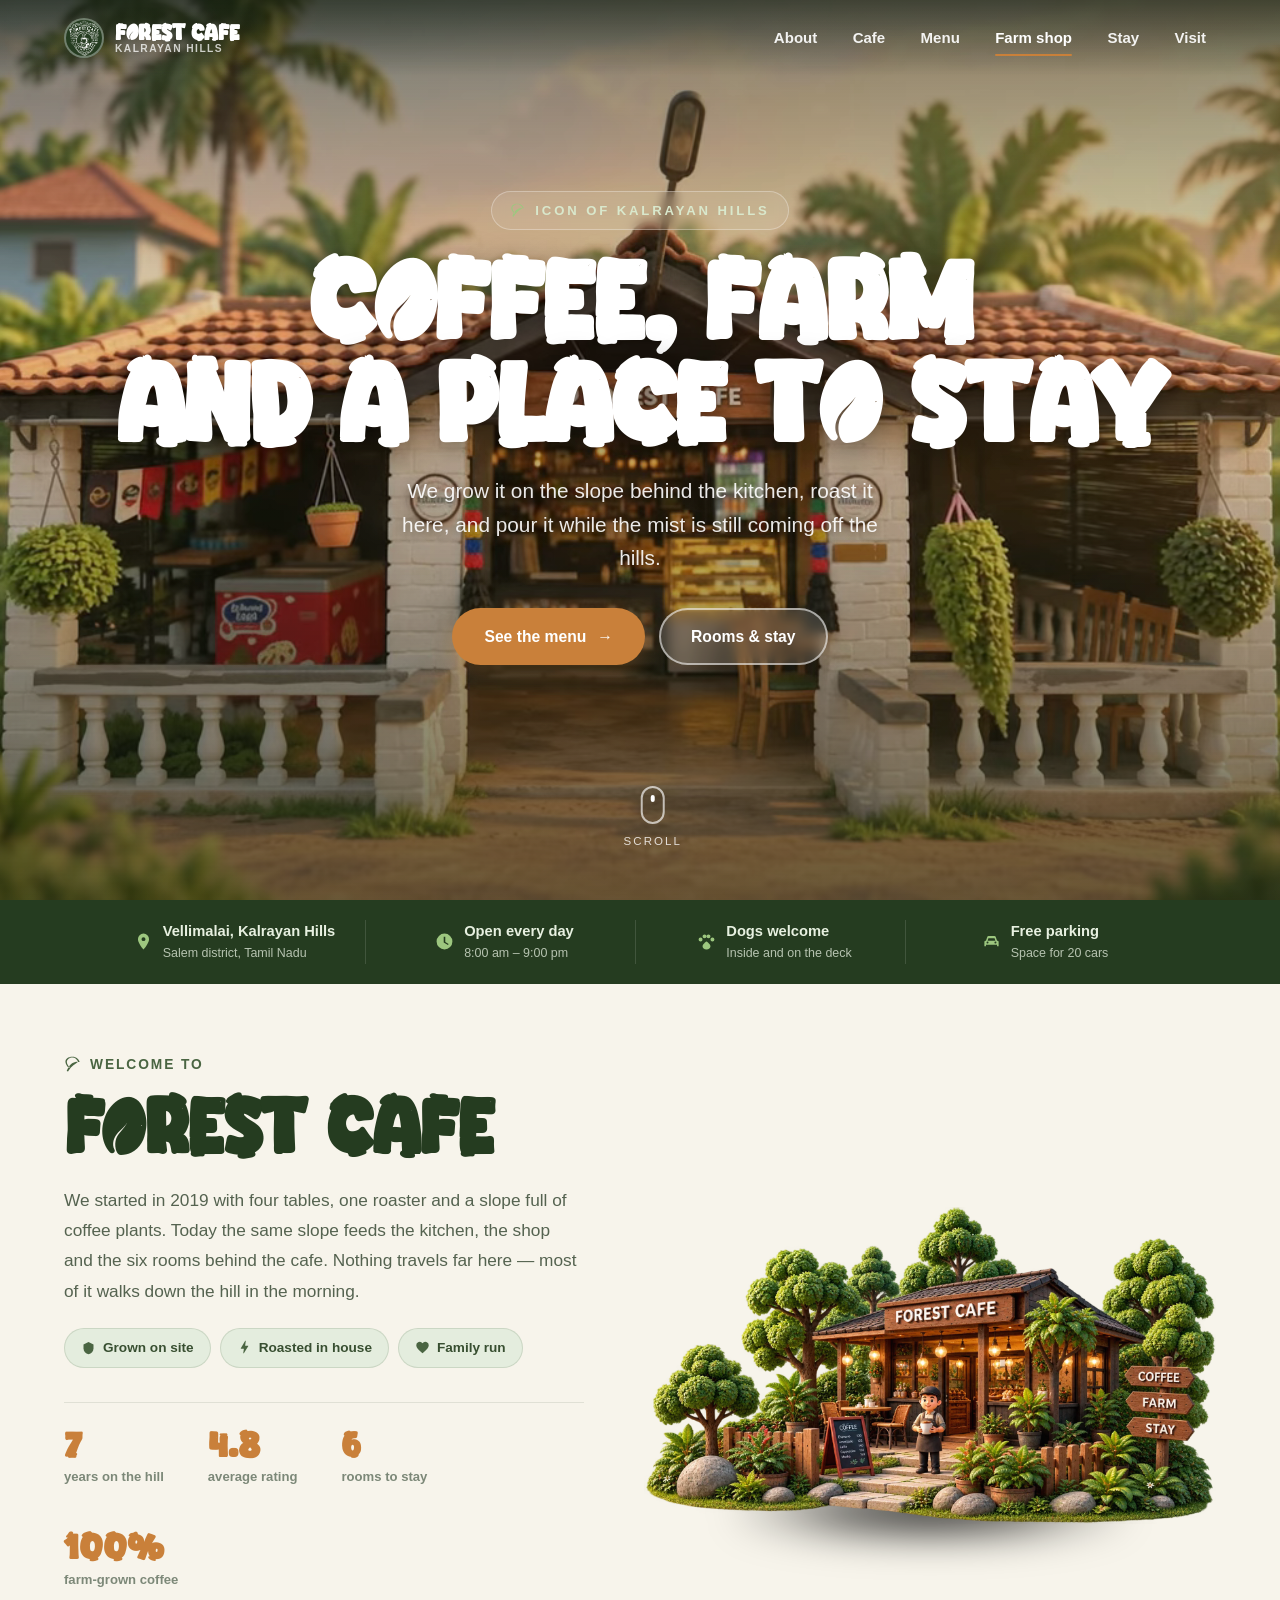
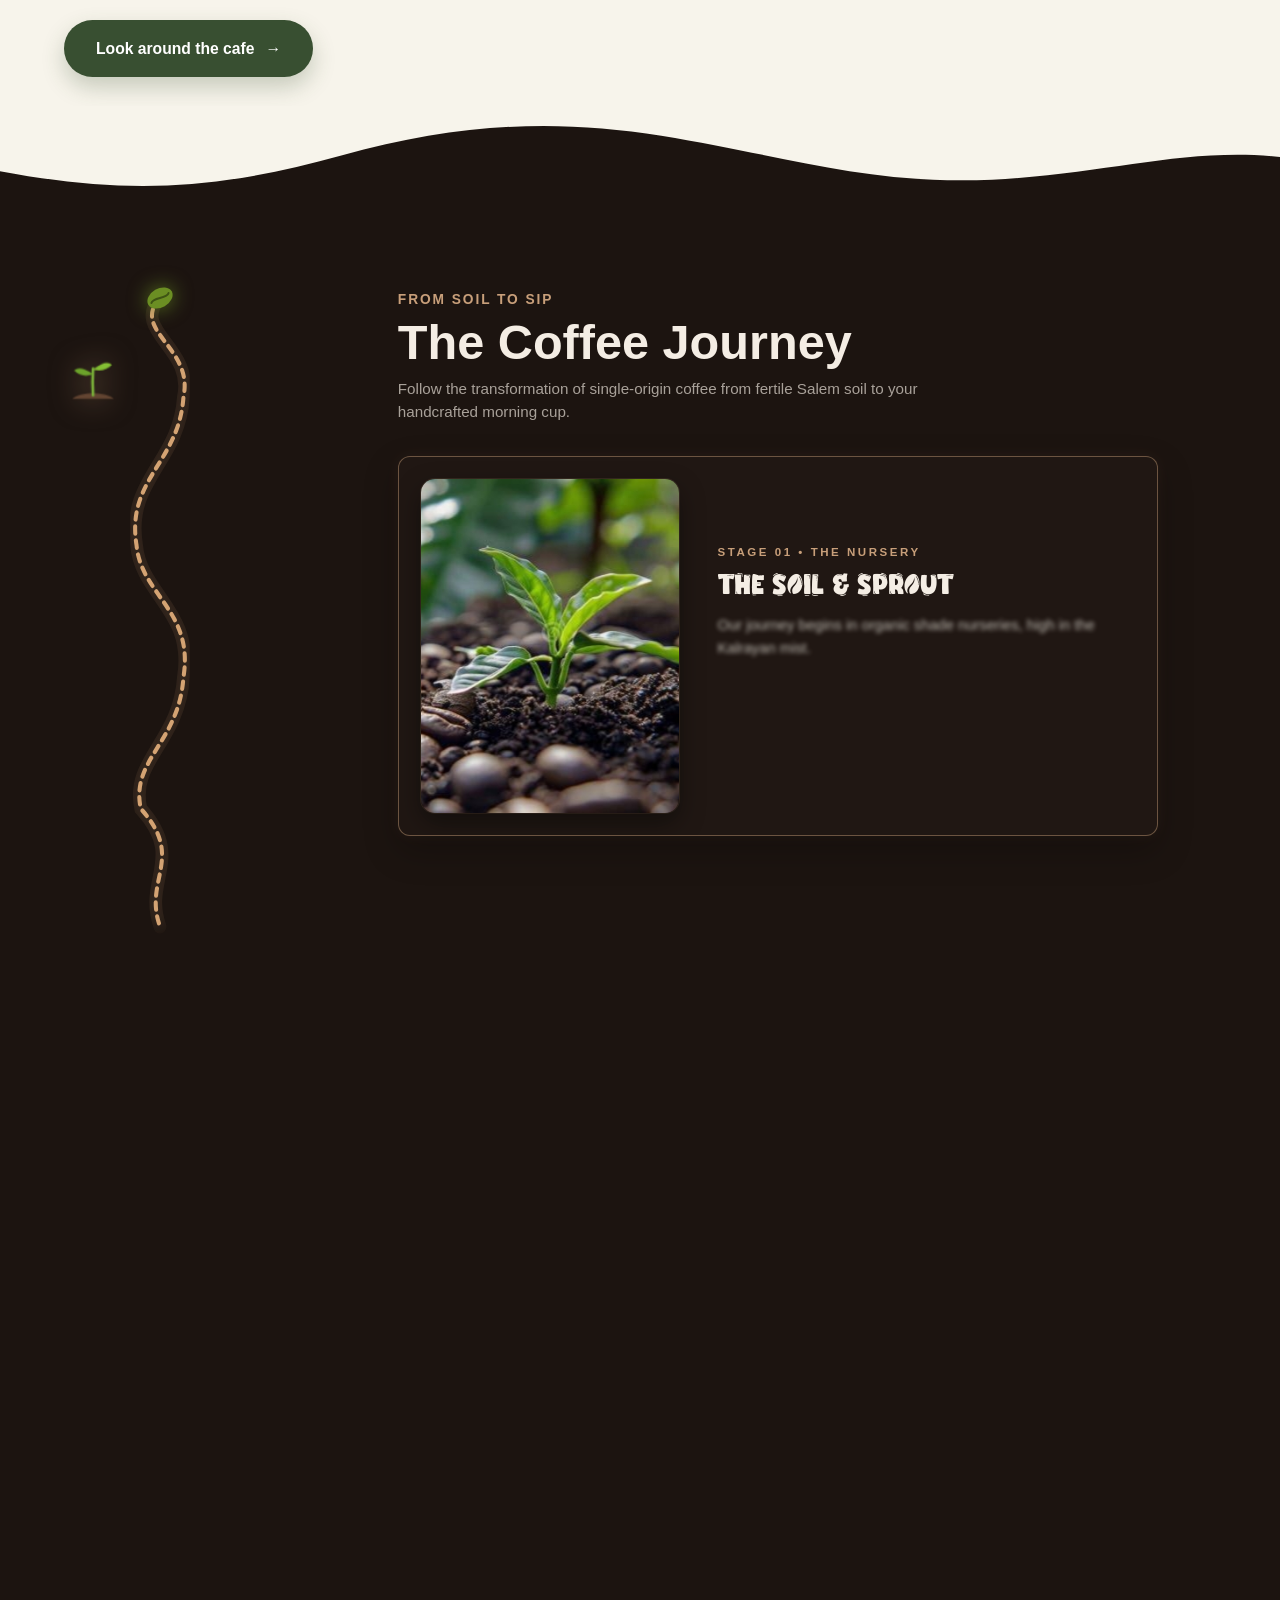
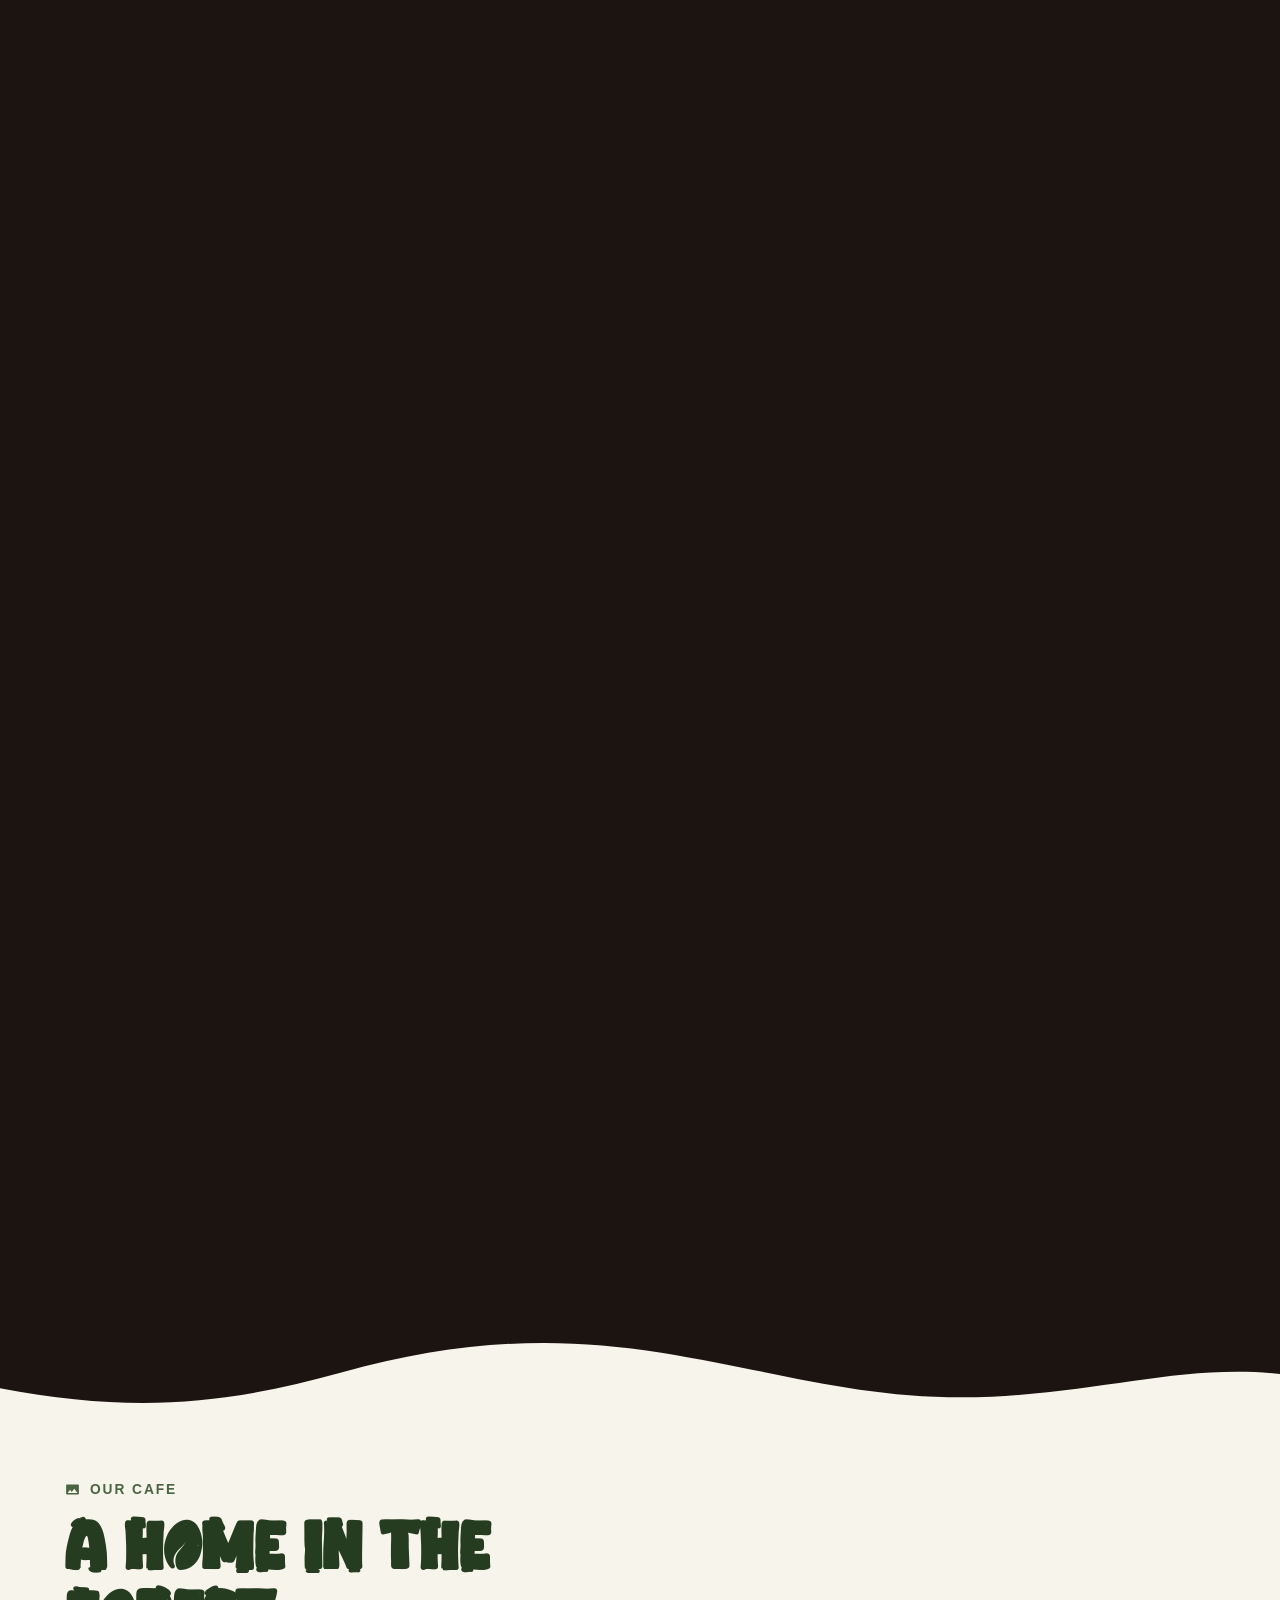
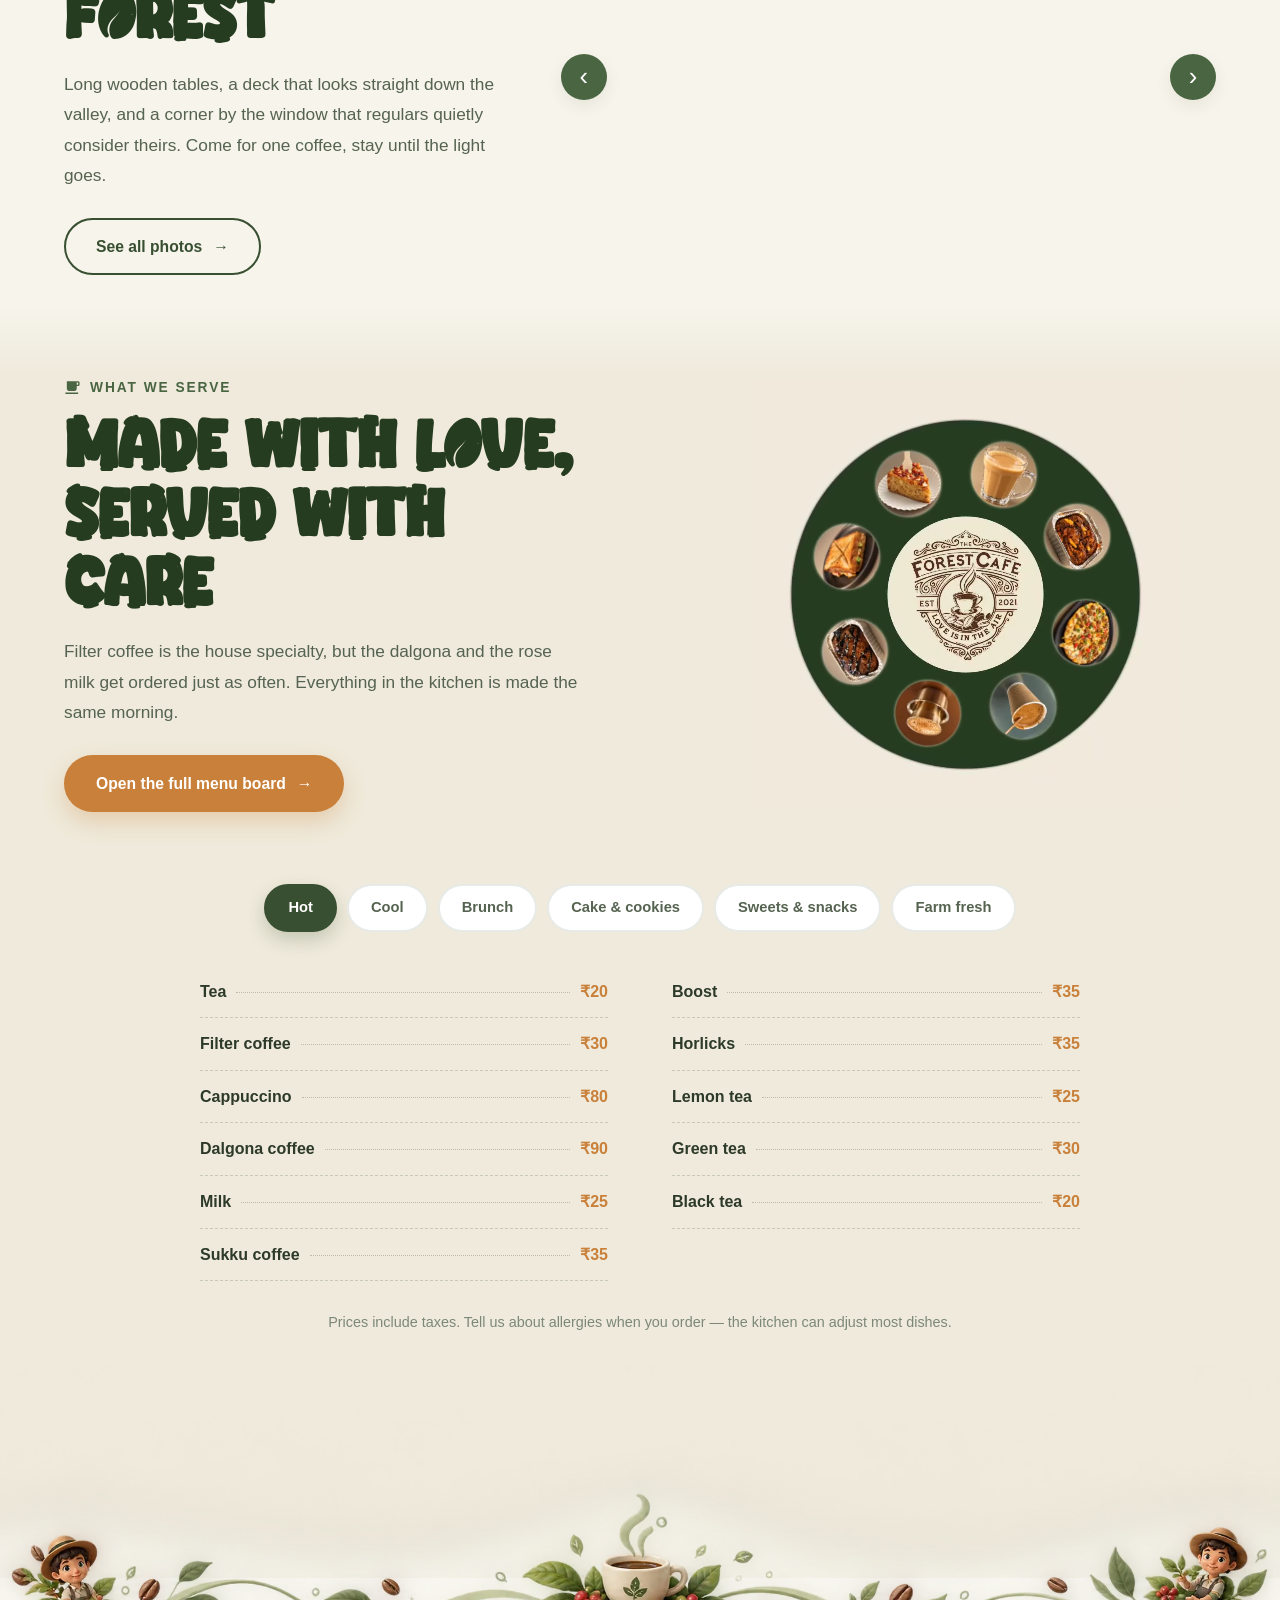
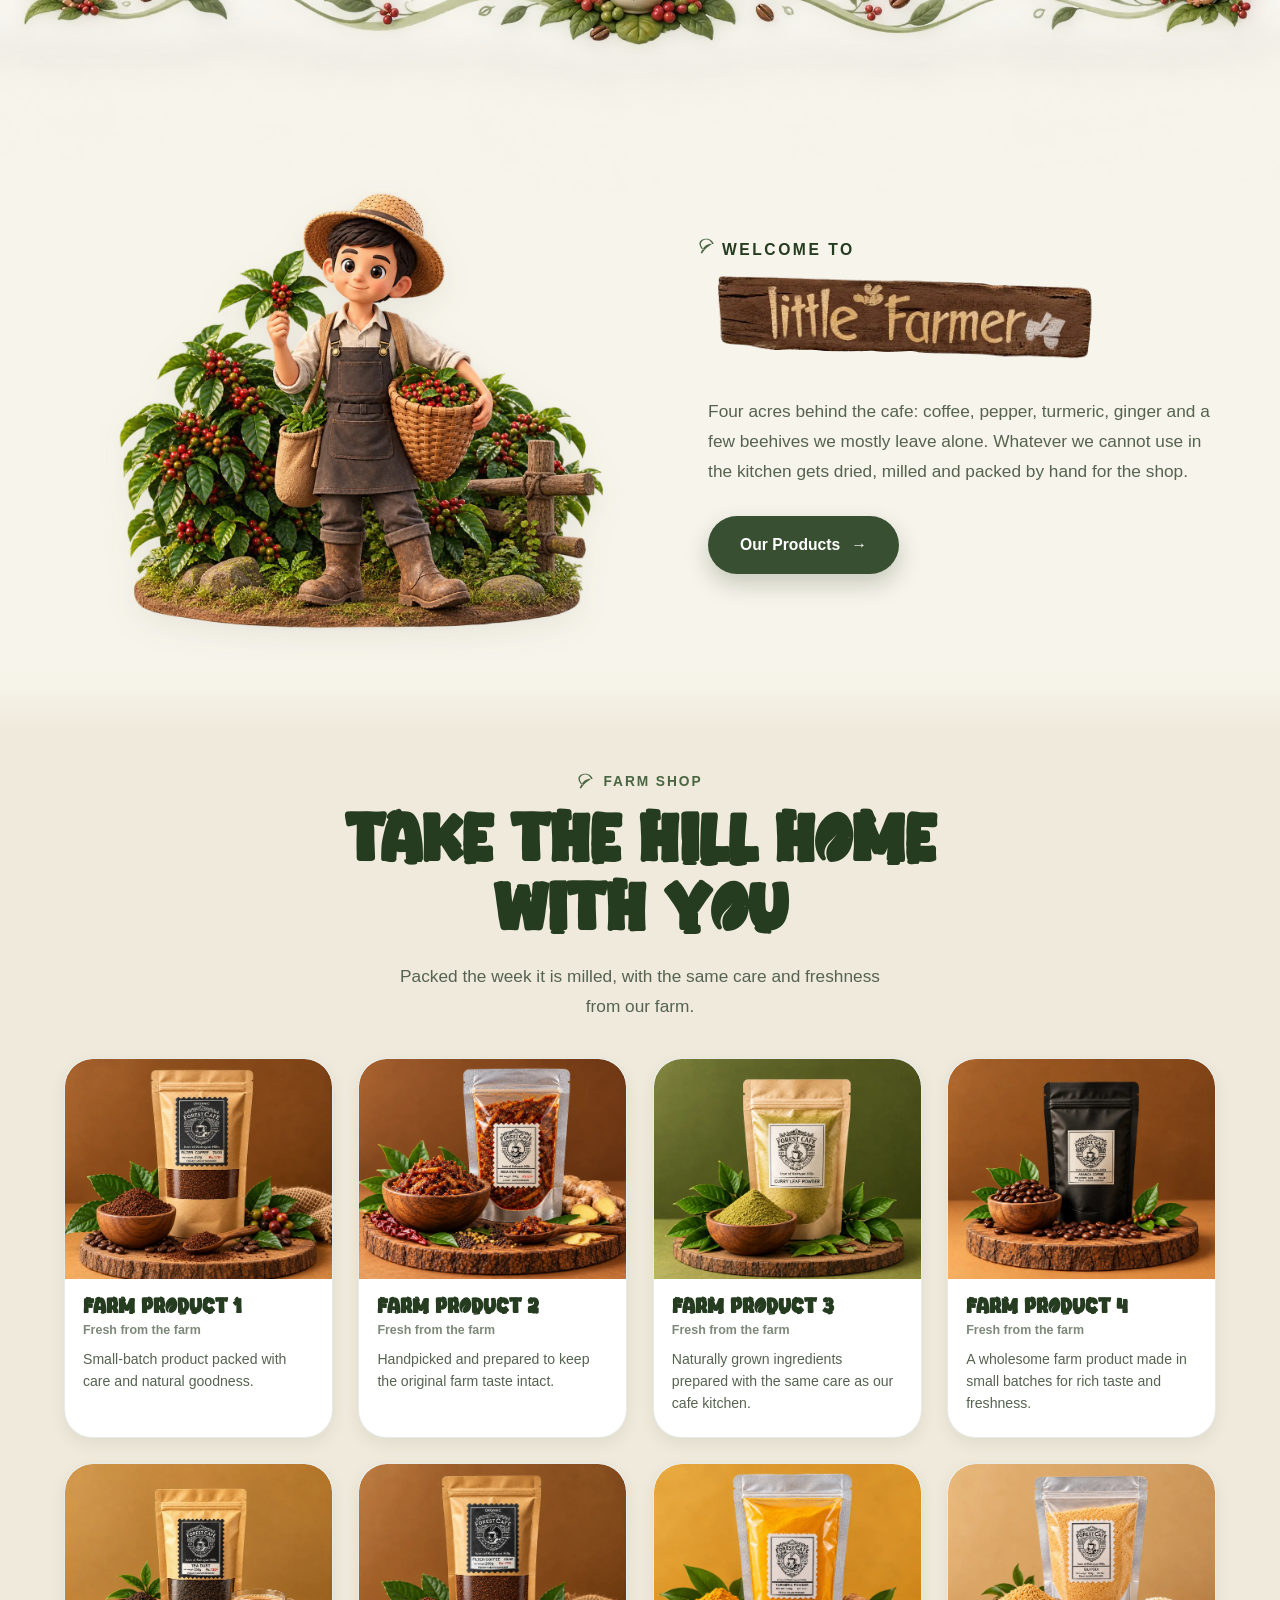
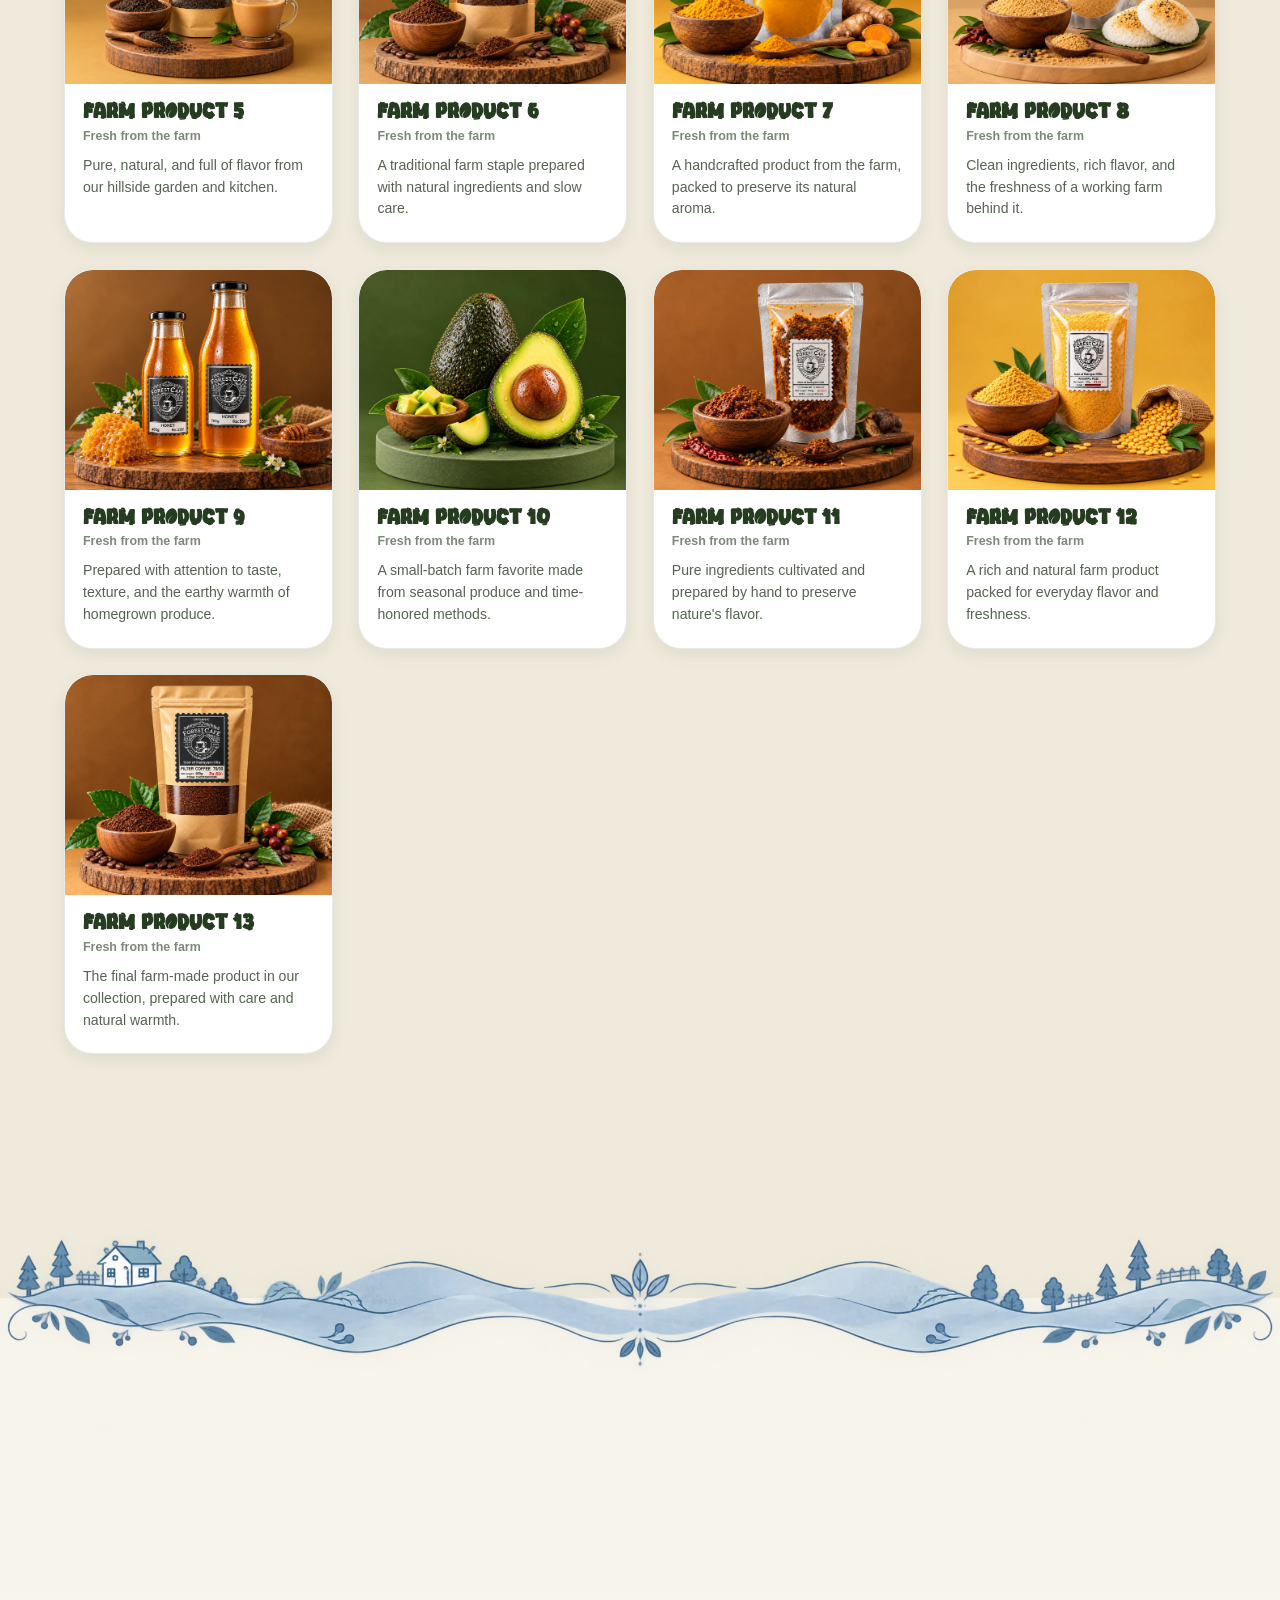
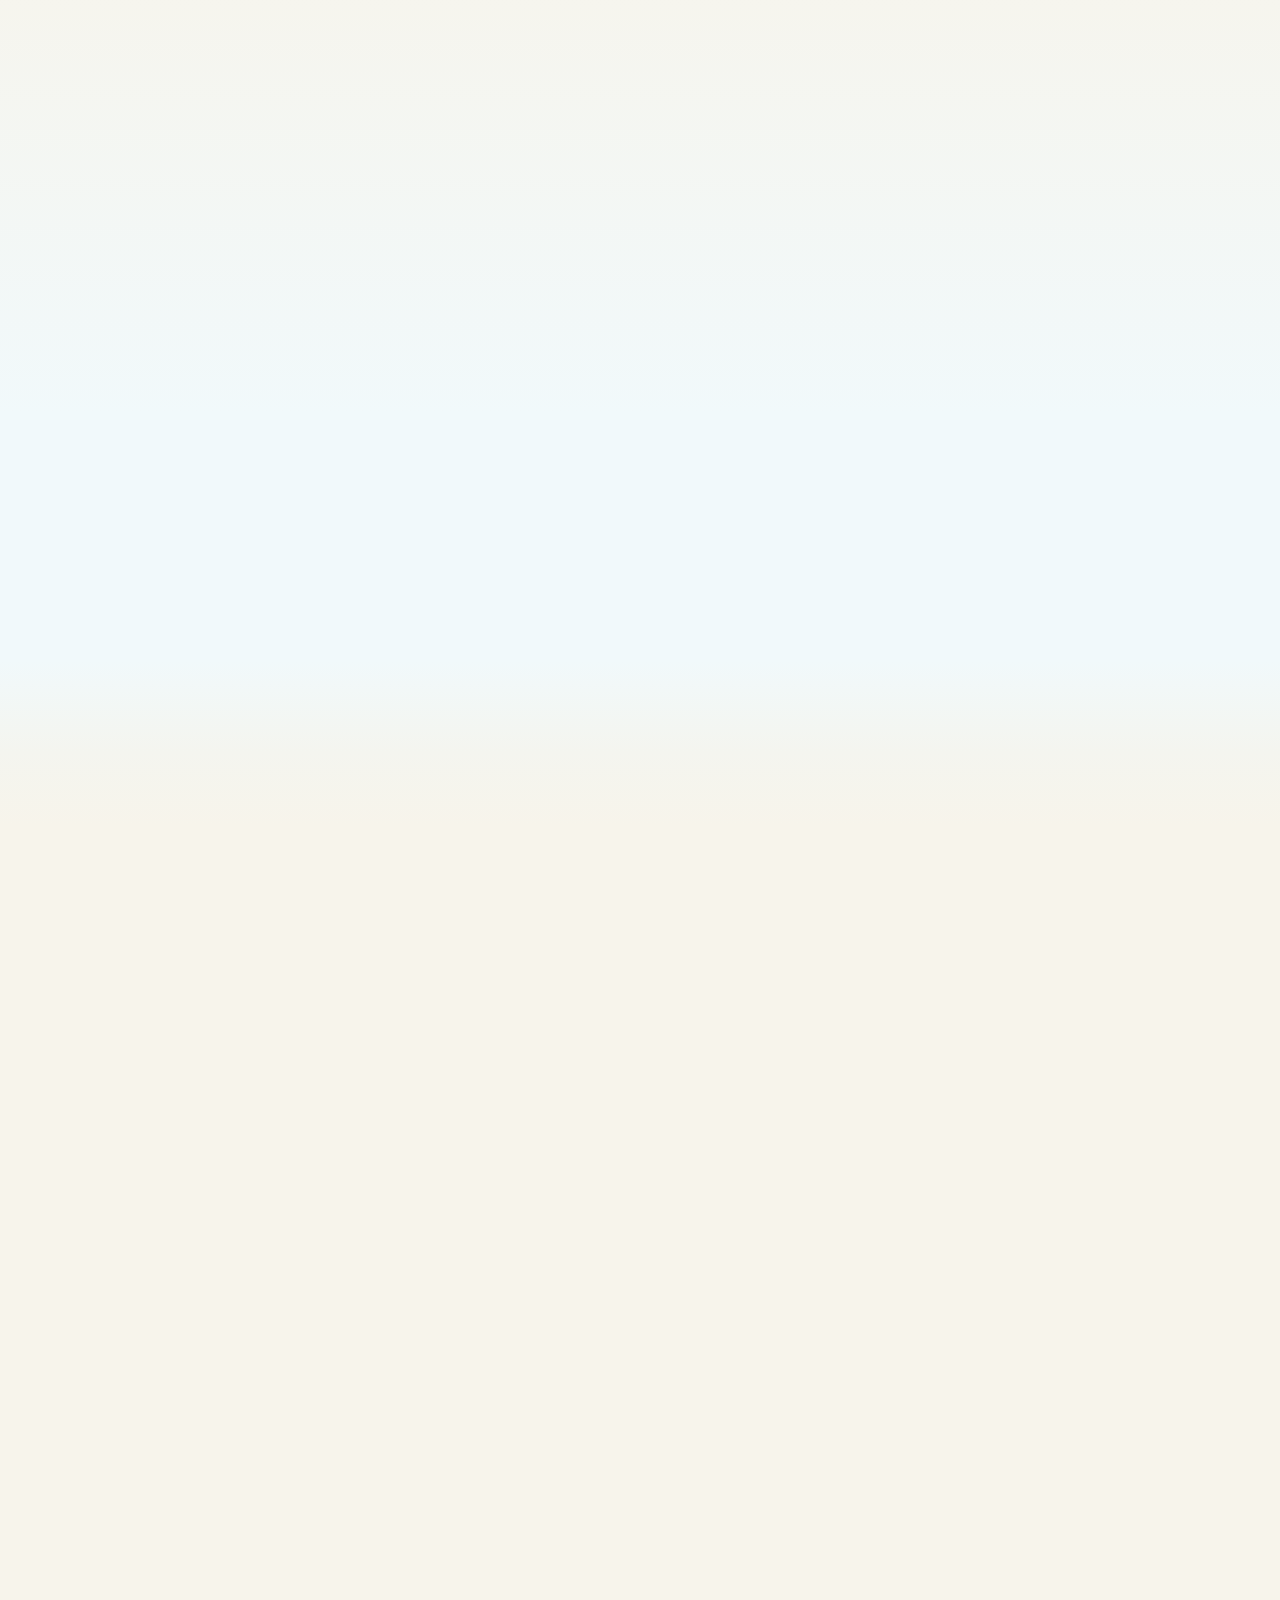
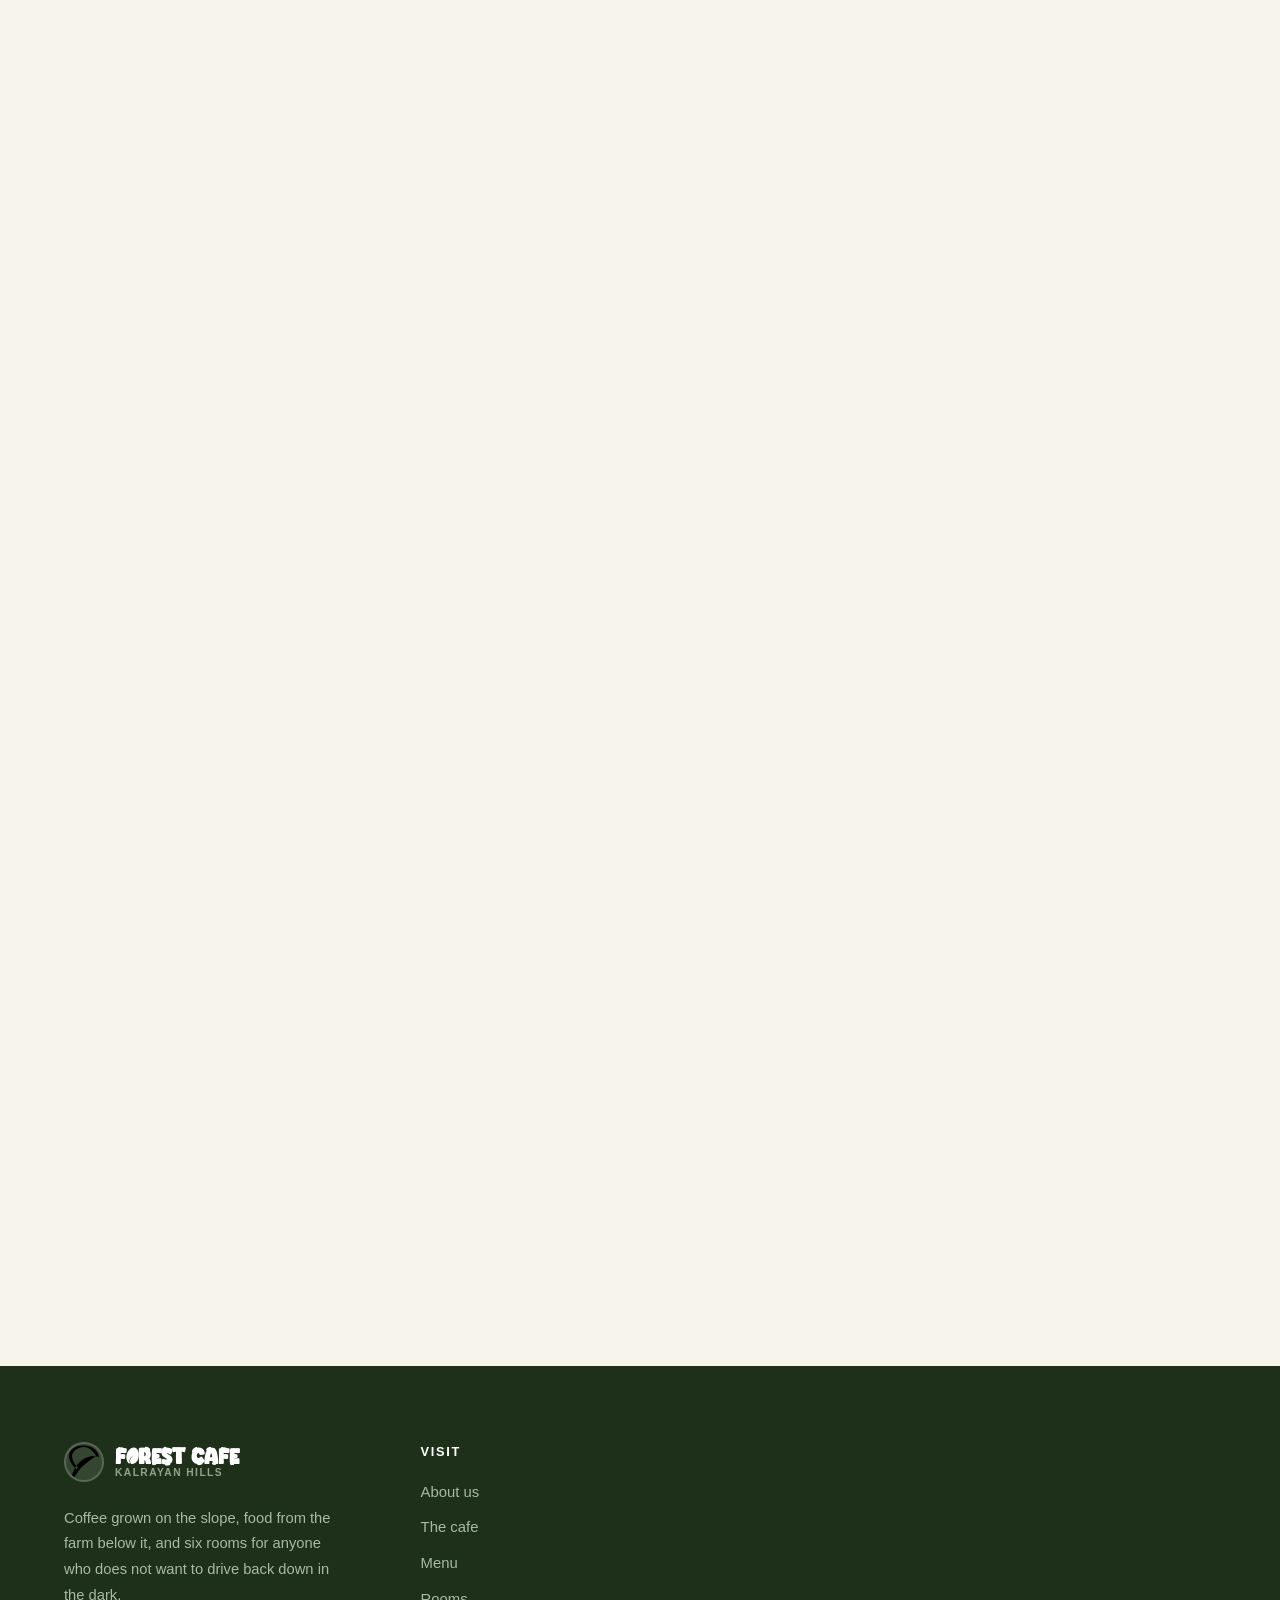
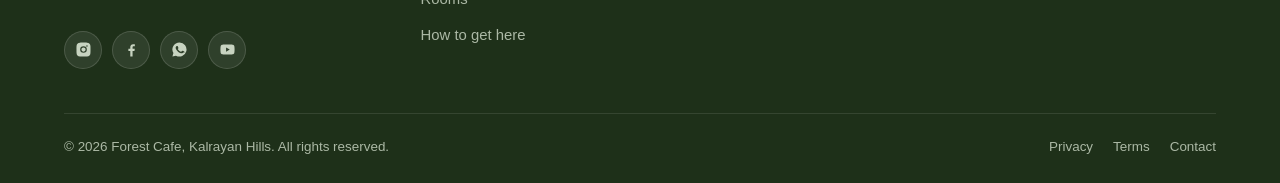
==== commit b9c89cc9: "Optimize media assets for WebP and WebM" ====
--- a/index.html
+++ b/index.html
@@ -88,6 +88,7 @@
     <!-- ============ HERO ============ -->
     <section aria-label="Forest Cafe introduction" class="hero">
         <video aria-hidden="true" id="heroVideo" loop="" muted="" playsinline="" poster="CafeImg/cafe-01.jpg" preload="auto">
+            <source src="Hero.webm" type="video/webm" />
             <source src="Hero.mp4" type="video/mp4" />
         </video>
         <div class="hero-veil"></div>
@@ -560,6 +561,7 @@
                 </div>
                 <div class="menu-media">
                     <video aria-label="Forest Cafe menu video" autoplay="" class="menu-video" loop="" muted="" playsinline="" preload="metadata">
+                        <source src="menu-video.webm" type="video/webm" />
                         <source src="menu-video.mp4" type="video/mp4" />
                     </video>
                 </div>
@@ -651,7 +653,7 @@
     <!-- ============ RIBBON ============ -->
     <div aria-hidden="true" class="ribbon">
         <div class="ribbon-inner">
-            <img alt="" loading="lazy" src="farm/item13.png" />
+            <img alt="" loading="lazy" src="farm/item13.webp" />
         </div>
     </div>
     <!-- ============ LITTLE FARMER ============ -->
@@ -783,7 +785,7 @@
     <!-- ============ RIBBON (STAY) ============ -->
     <div aria-hidden="true" class="ribbon">
         <div class="ribbon-inner">
-            <img alt="" loading="lazy" src="cot/item14.png" />
+            <img alt="" loading="lazy" src="cot/item14.webp" />
         </div>
         </div>
 
@@ -811,12 +813,12 @@
                         </div>
                     </div>
                     <div class="cot-media">
-                        <img alt="Illustration of the Tiny Cot rooms at Forest Cafe" loading="lazy" src="cot/item15.png" />
+                        <img alt="Illustration of the Tiny Cot rooms at Forest Cafe" loading="lazy" src="cot/item15.webp" />
                     </div>
                 </div>
                 <div class="stay-quote reveal">
                     <div class="stay-quote-media">
-                        <img alt="Illustration of a cosy room interior" loading="lazy" src="cot/item22.png" />
+                        <img alt="Illustration of a cosy room interior" loading="lazy" src="cot/item22.webp" />
                     </div>
                     <div class="stay-quote-copy">
                         <h2>Cosy rooms, big dreams</h2>
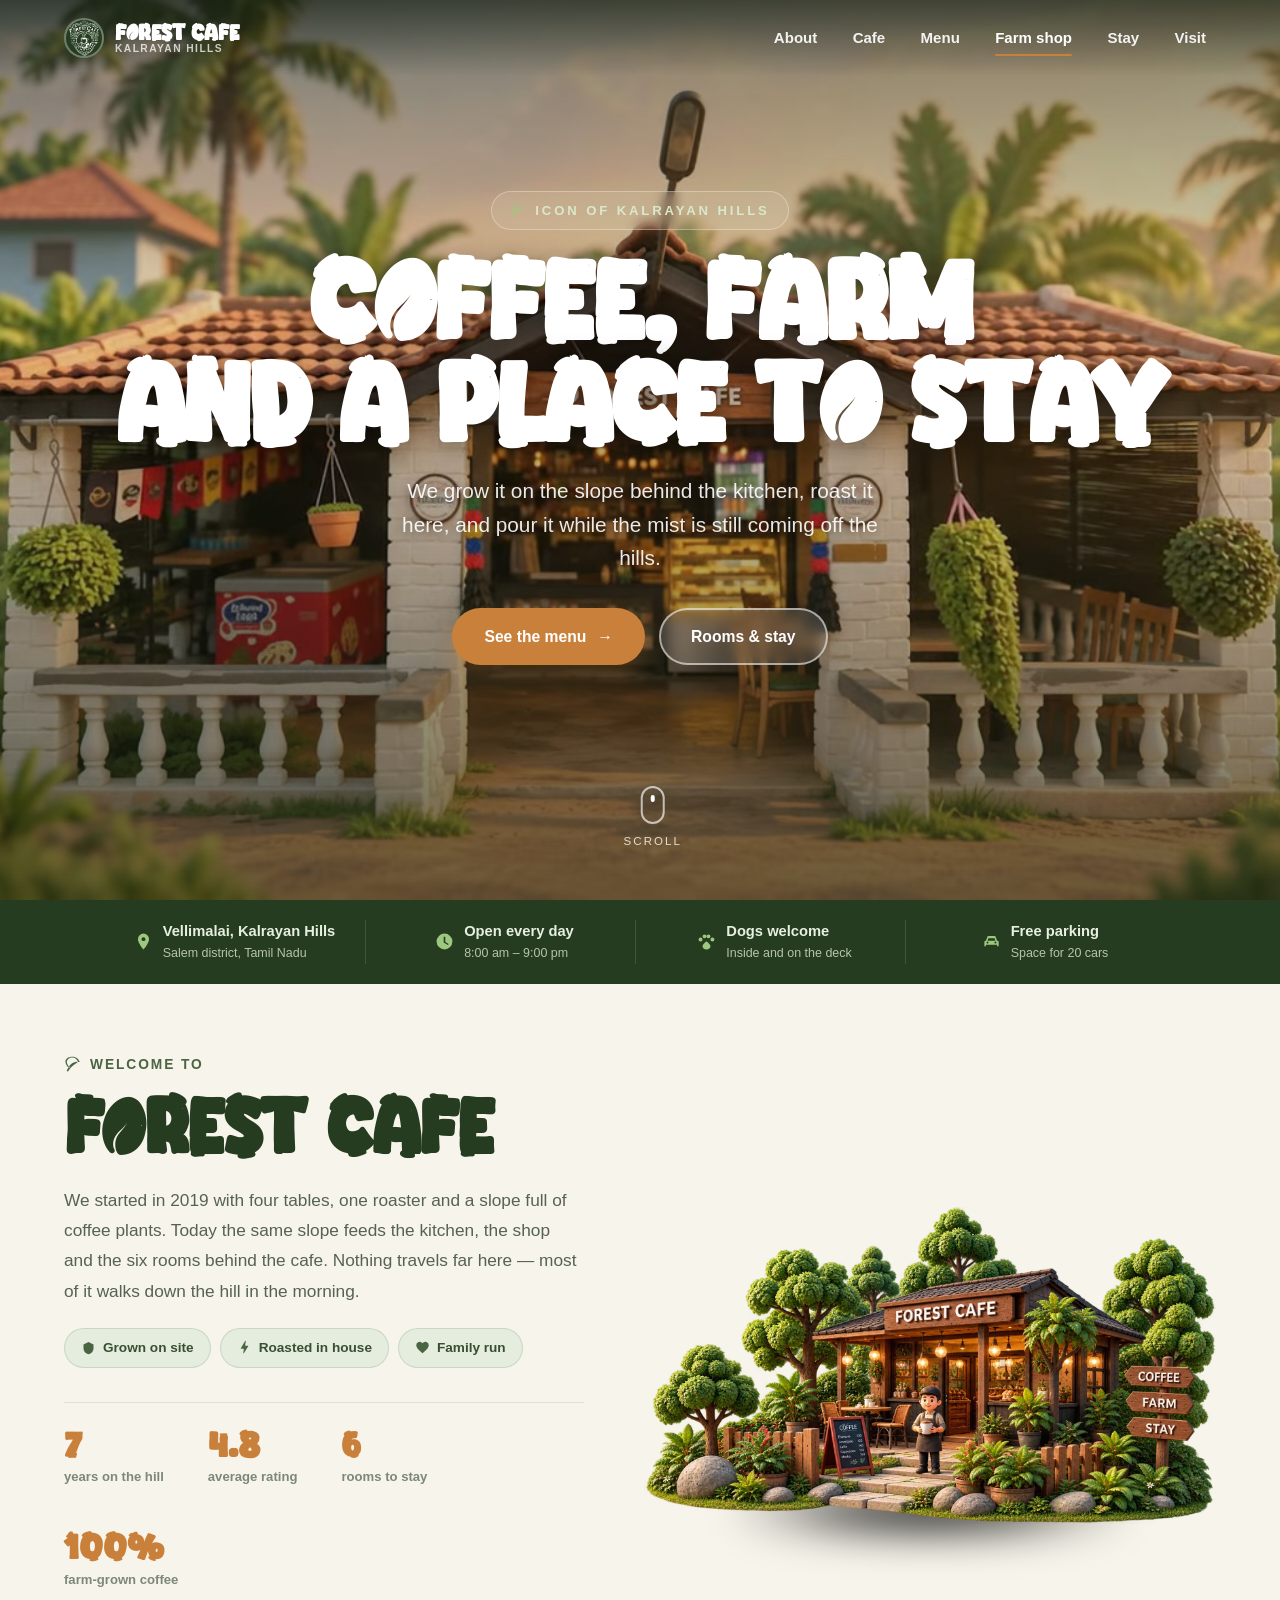
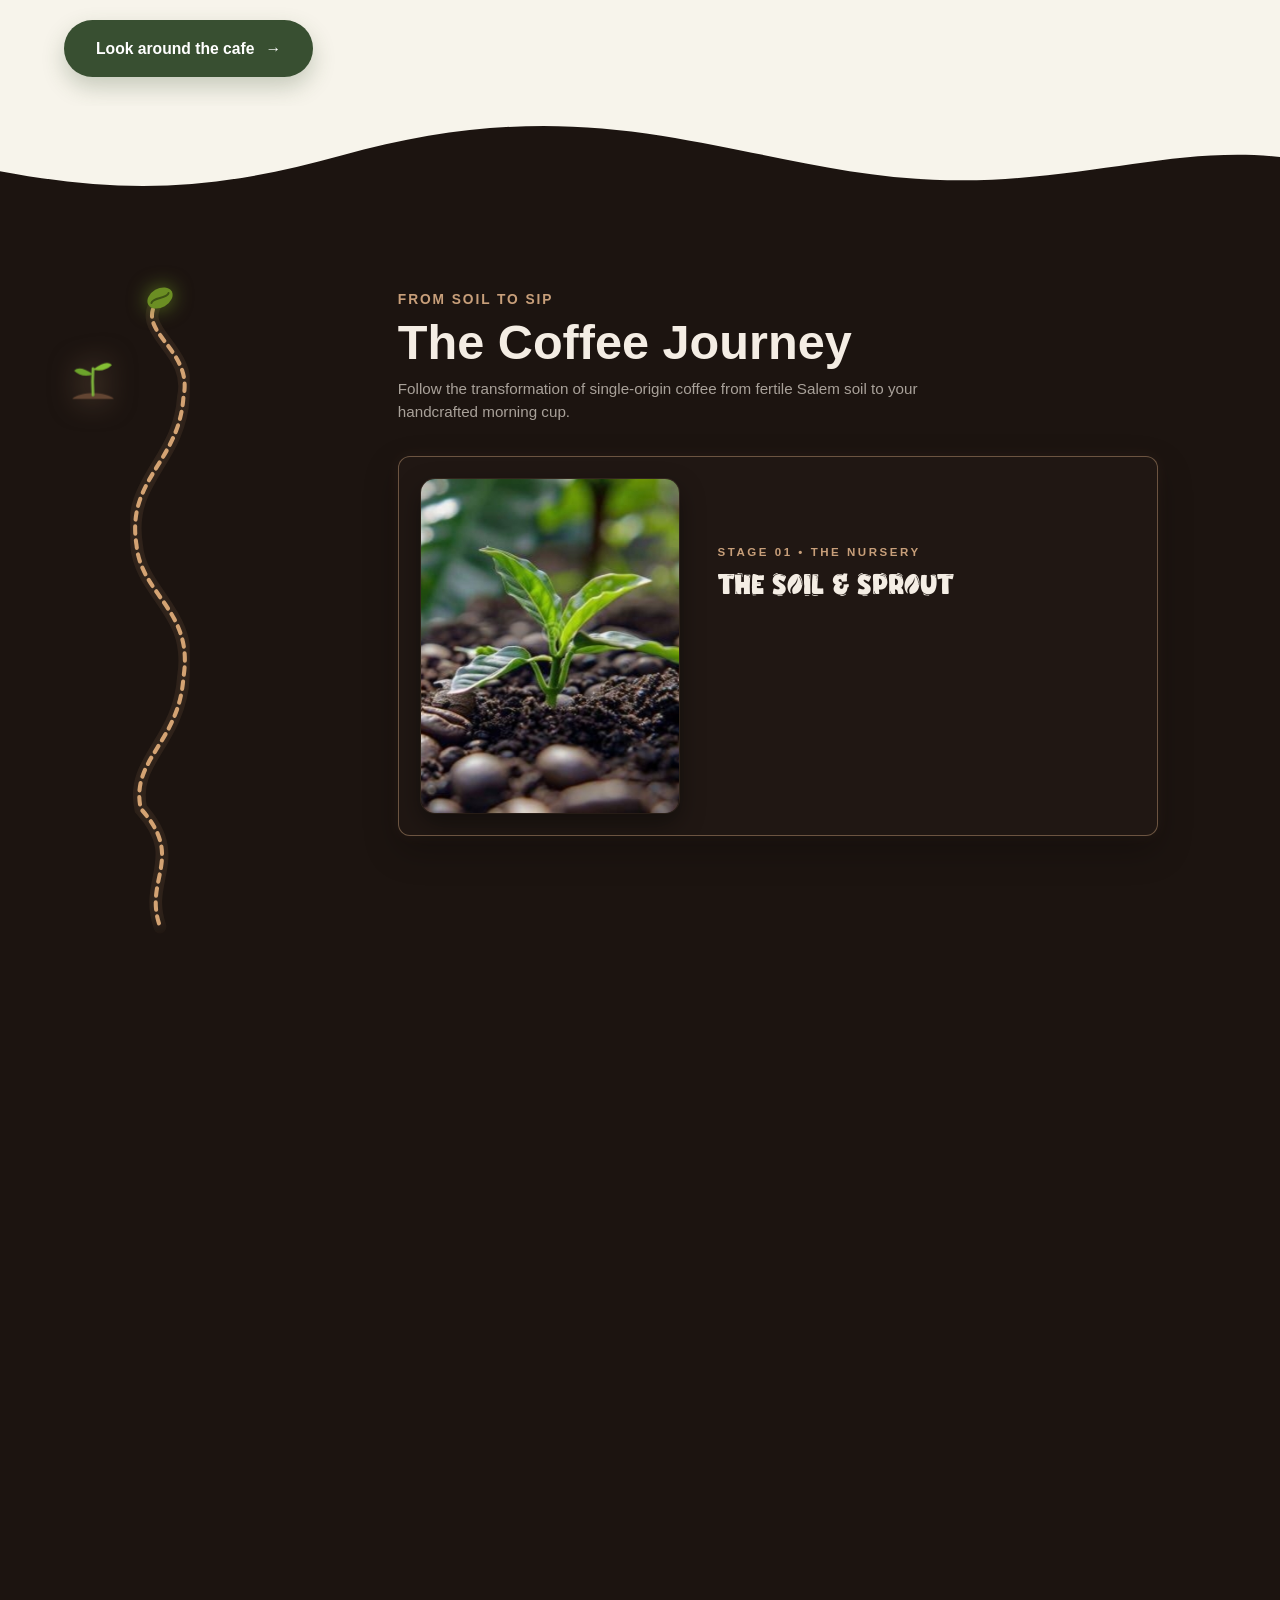
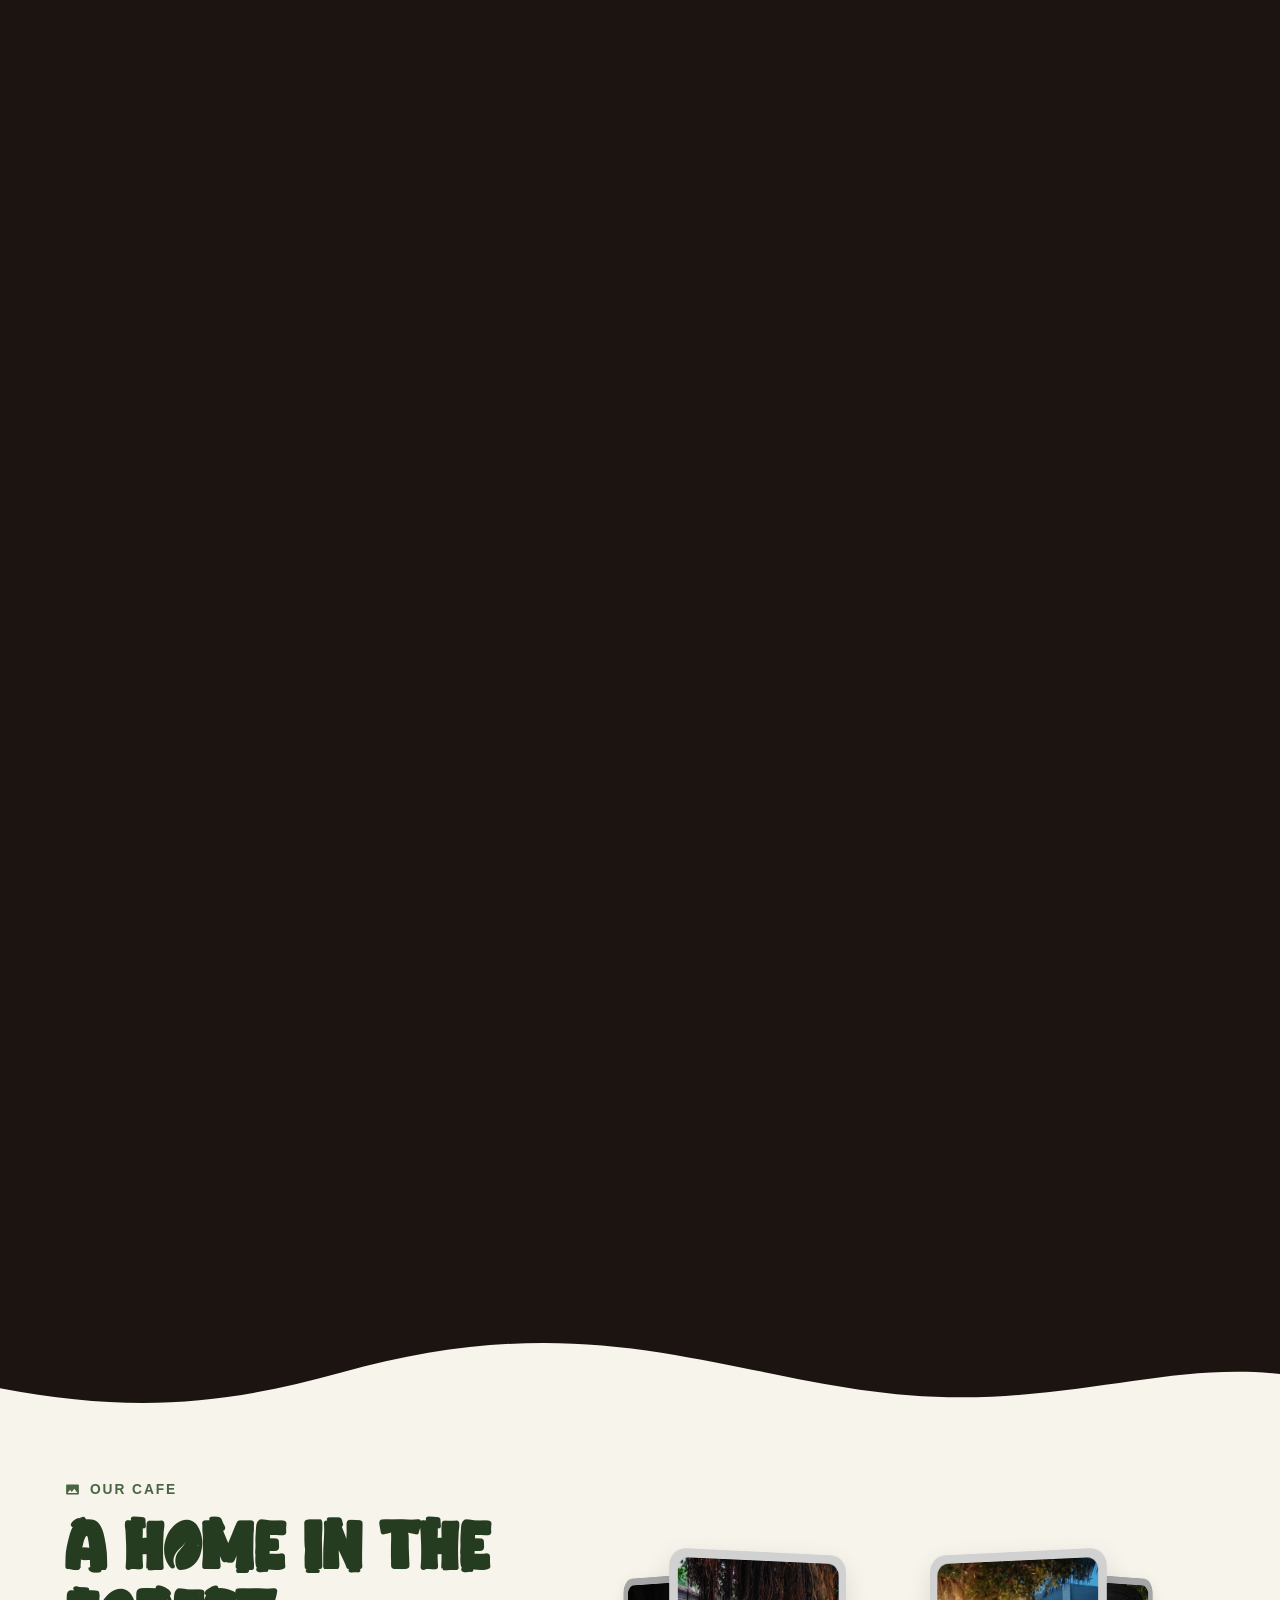
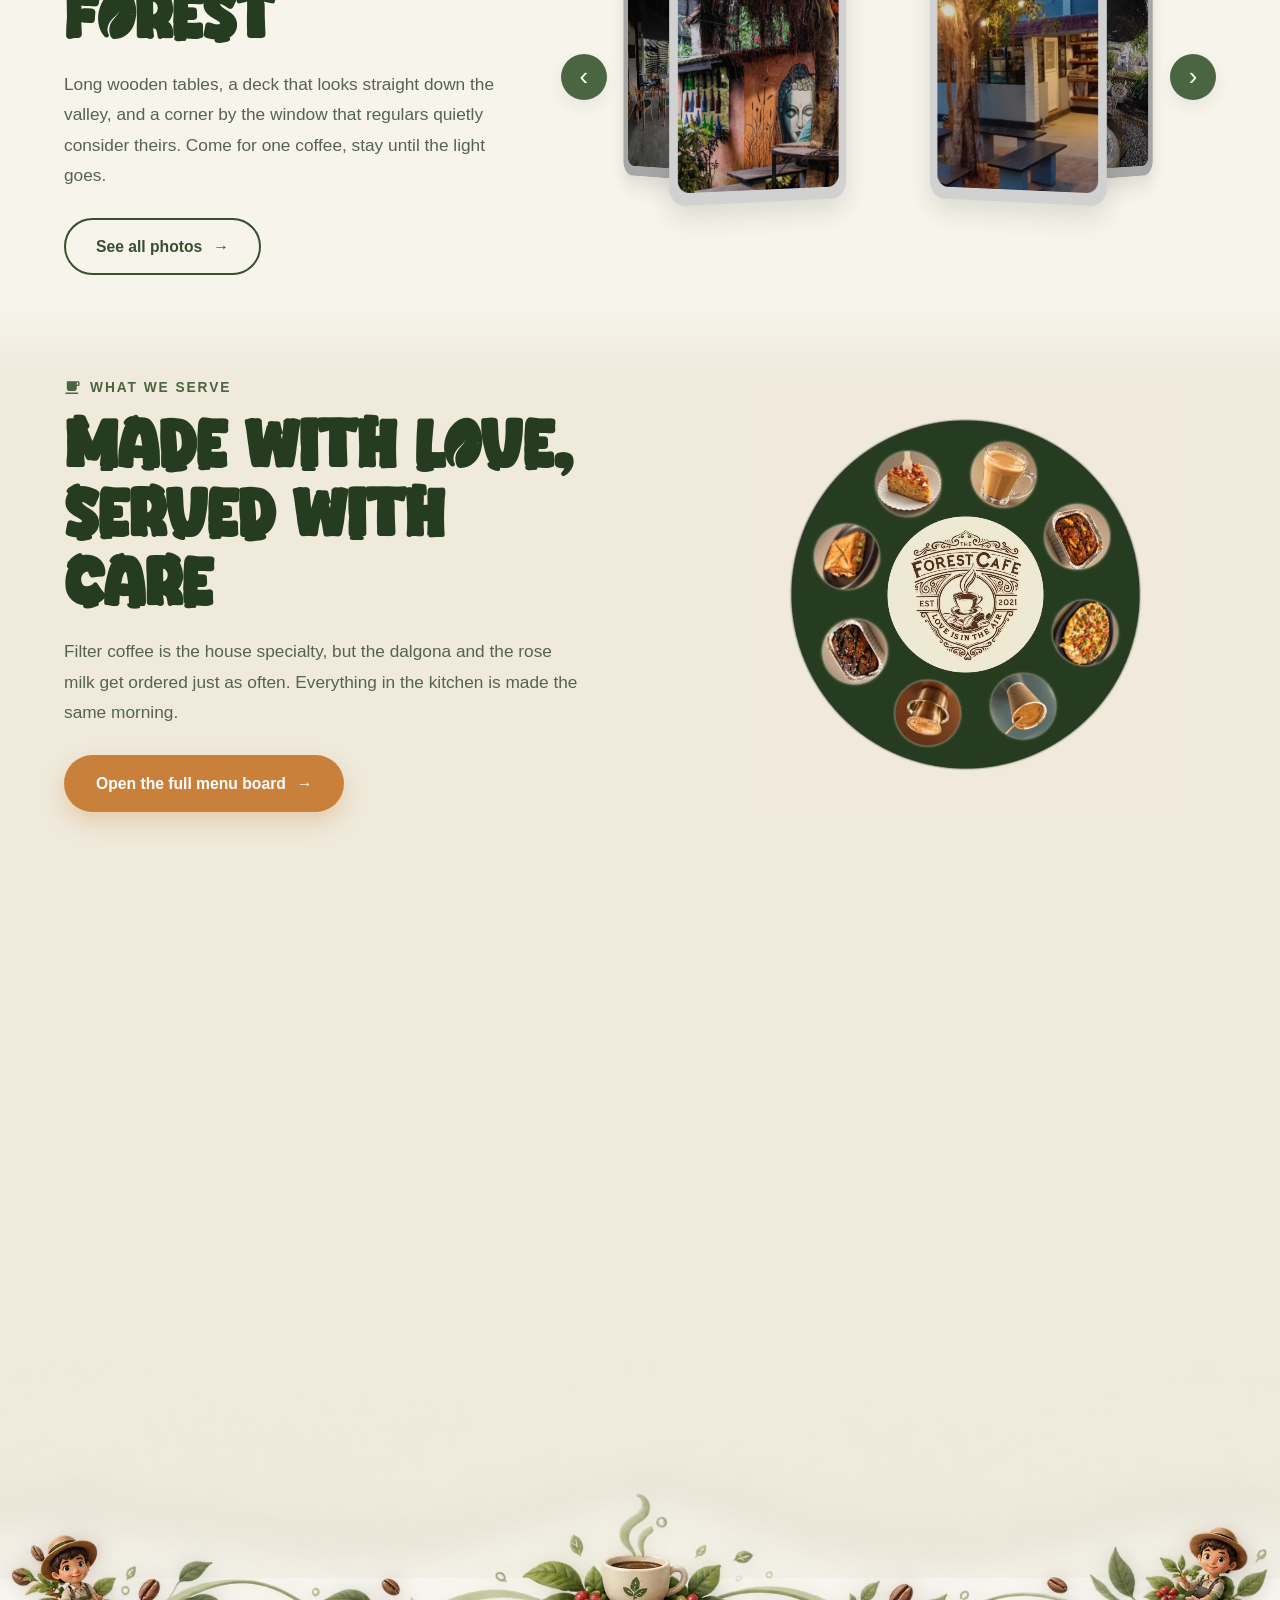
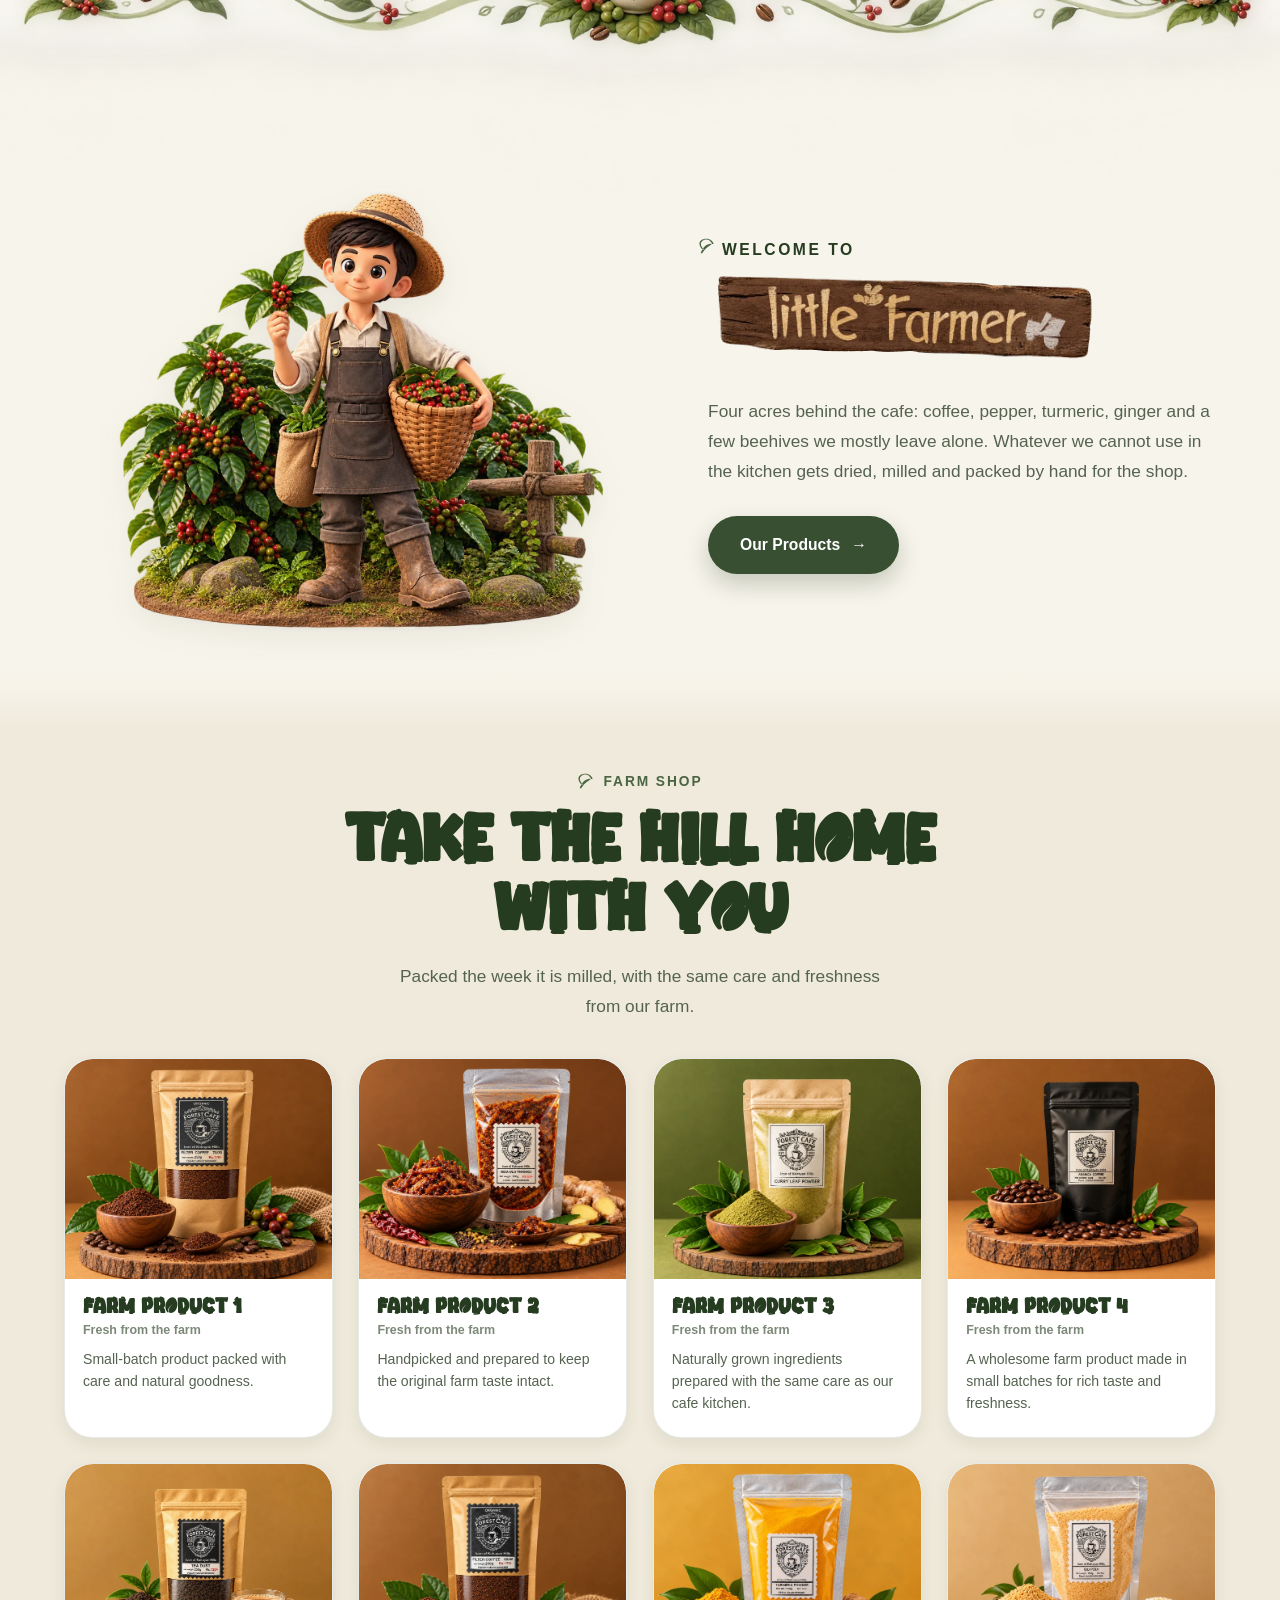
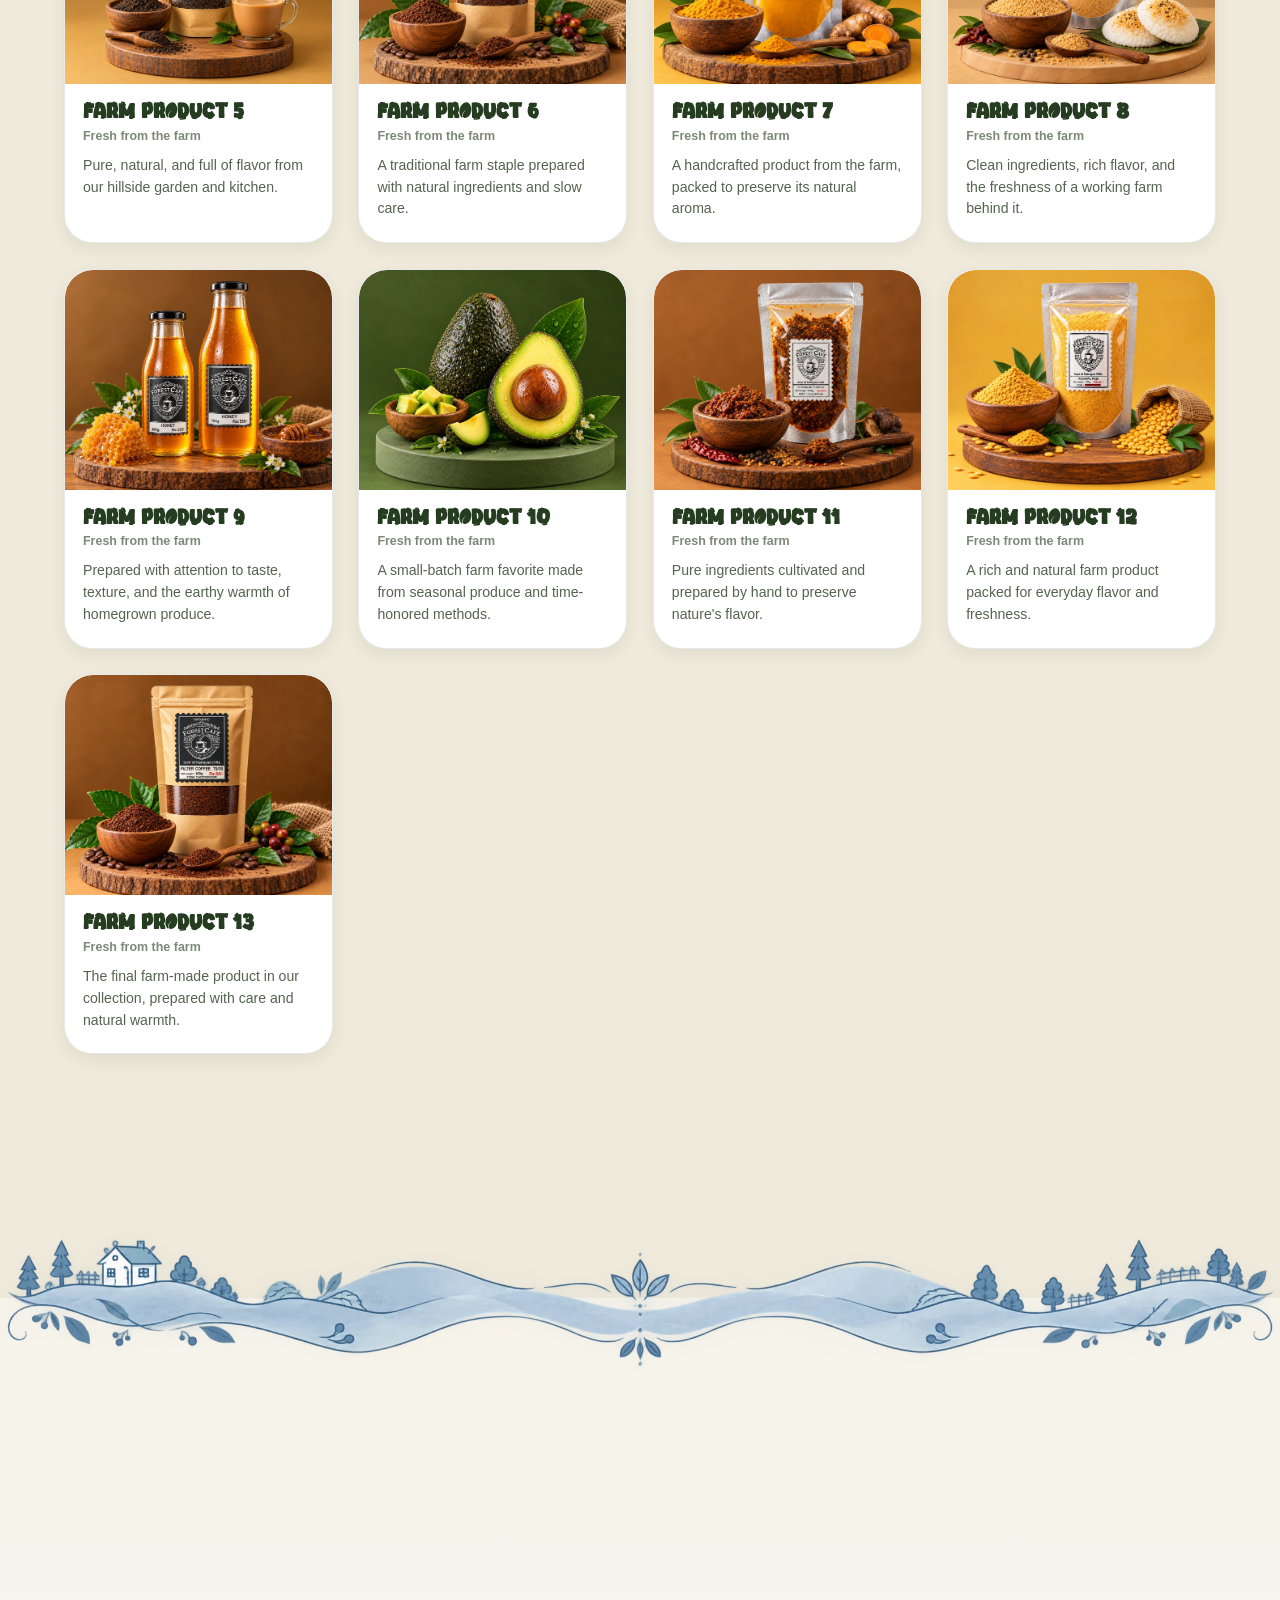
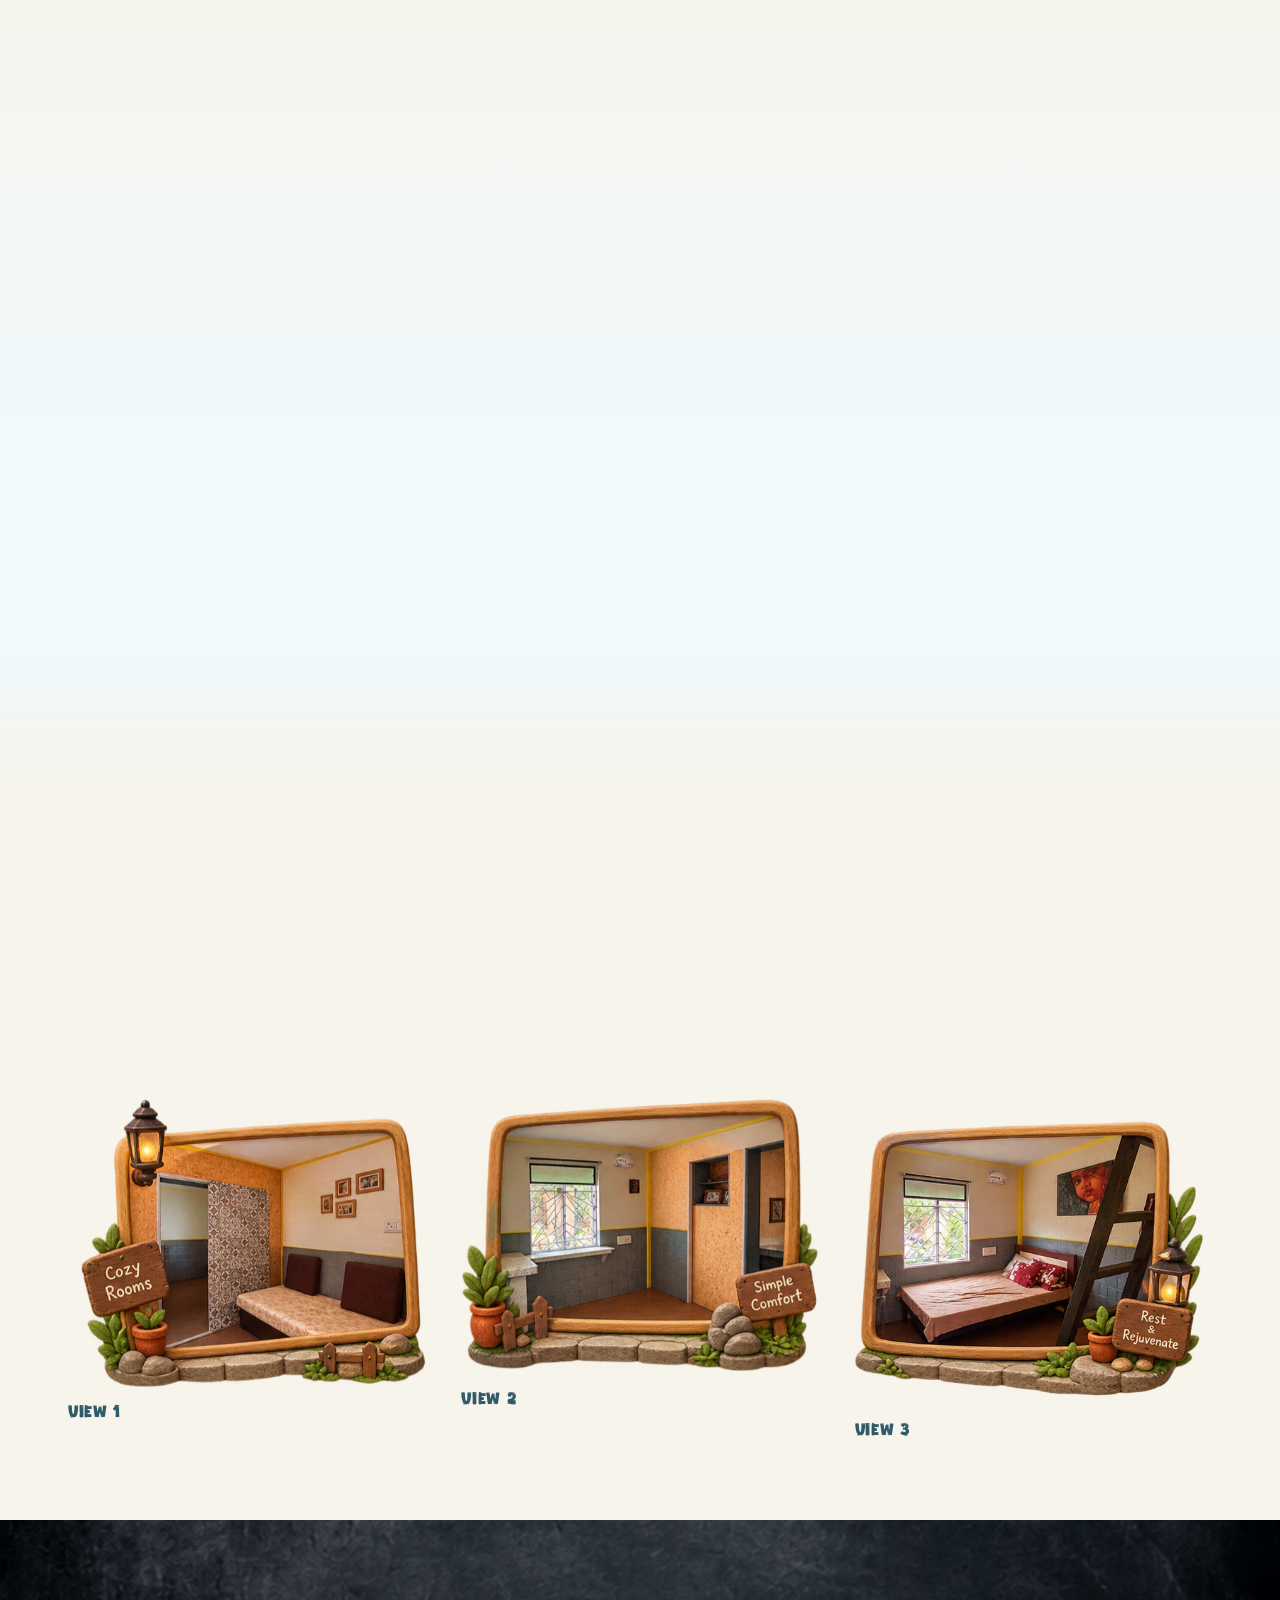
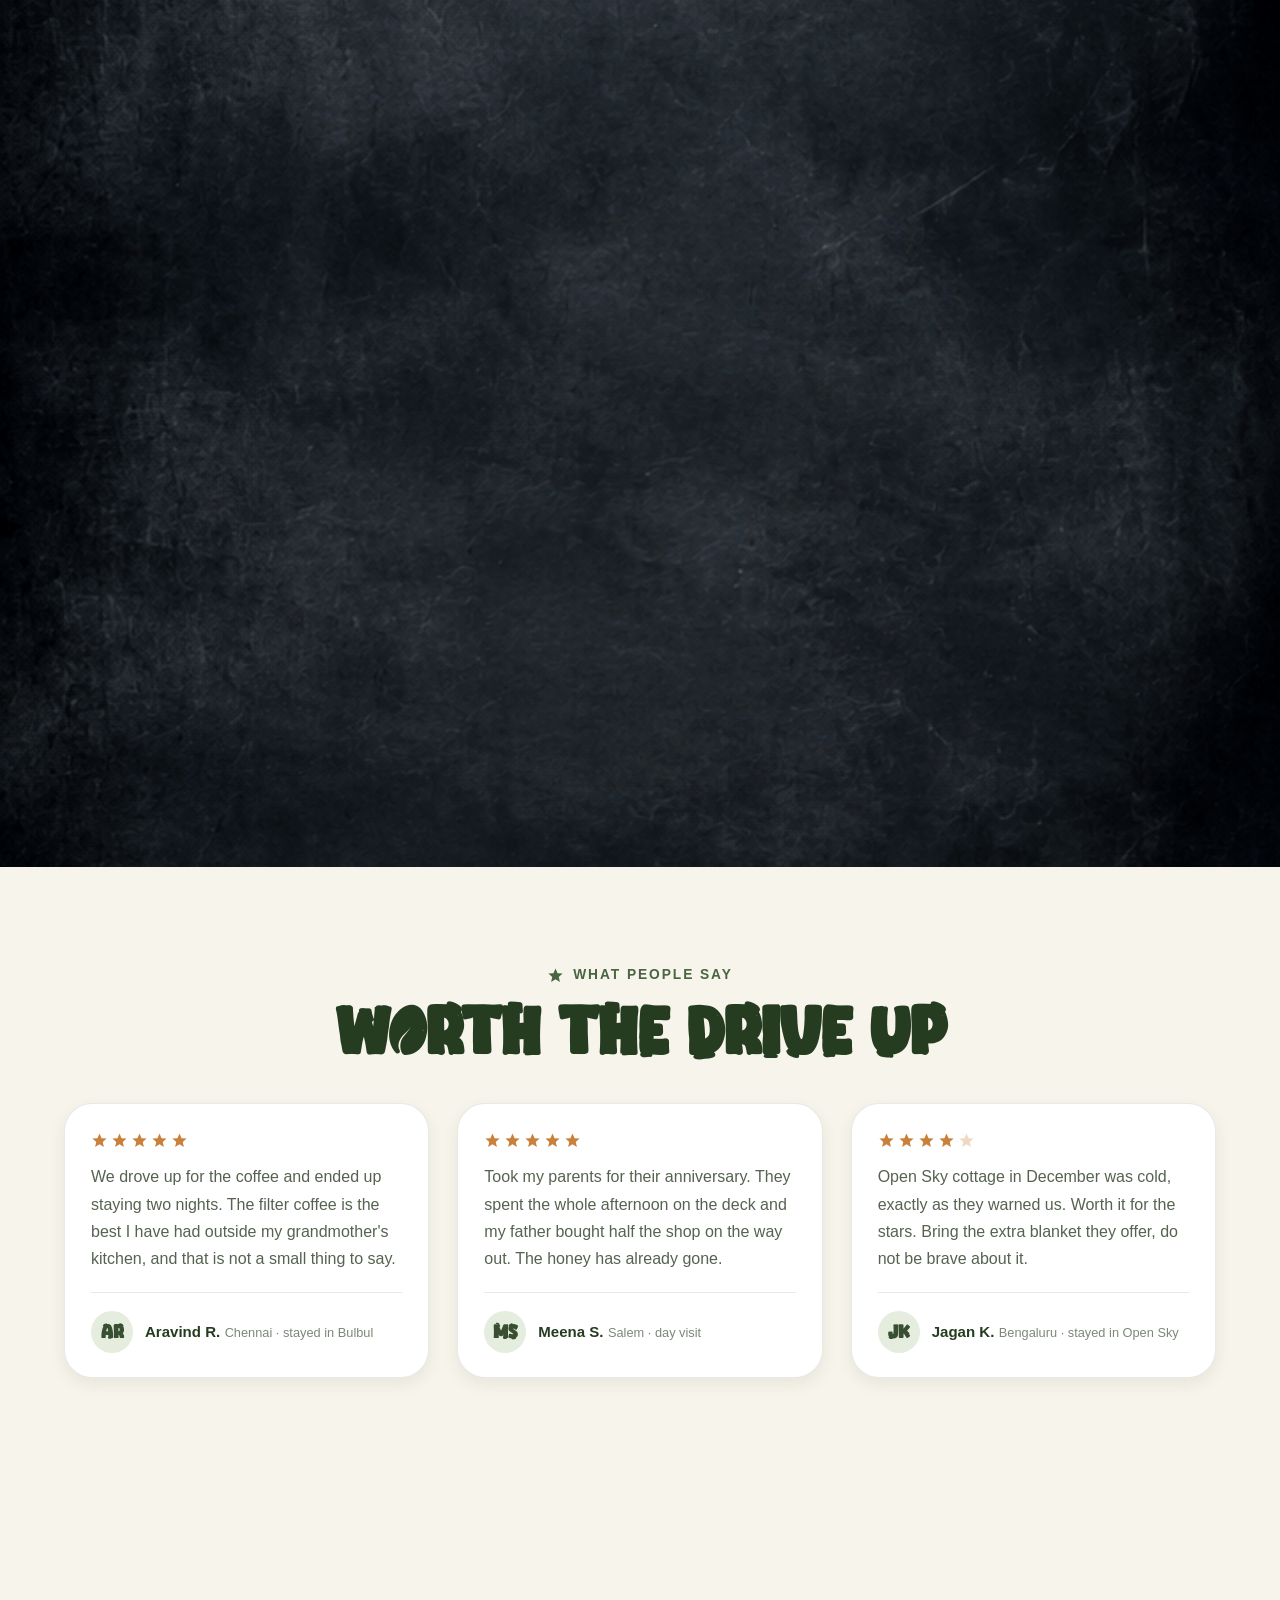
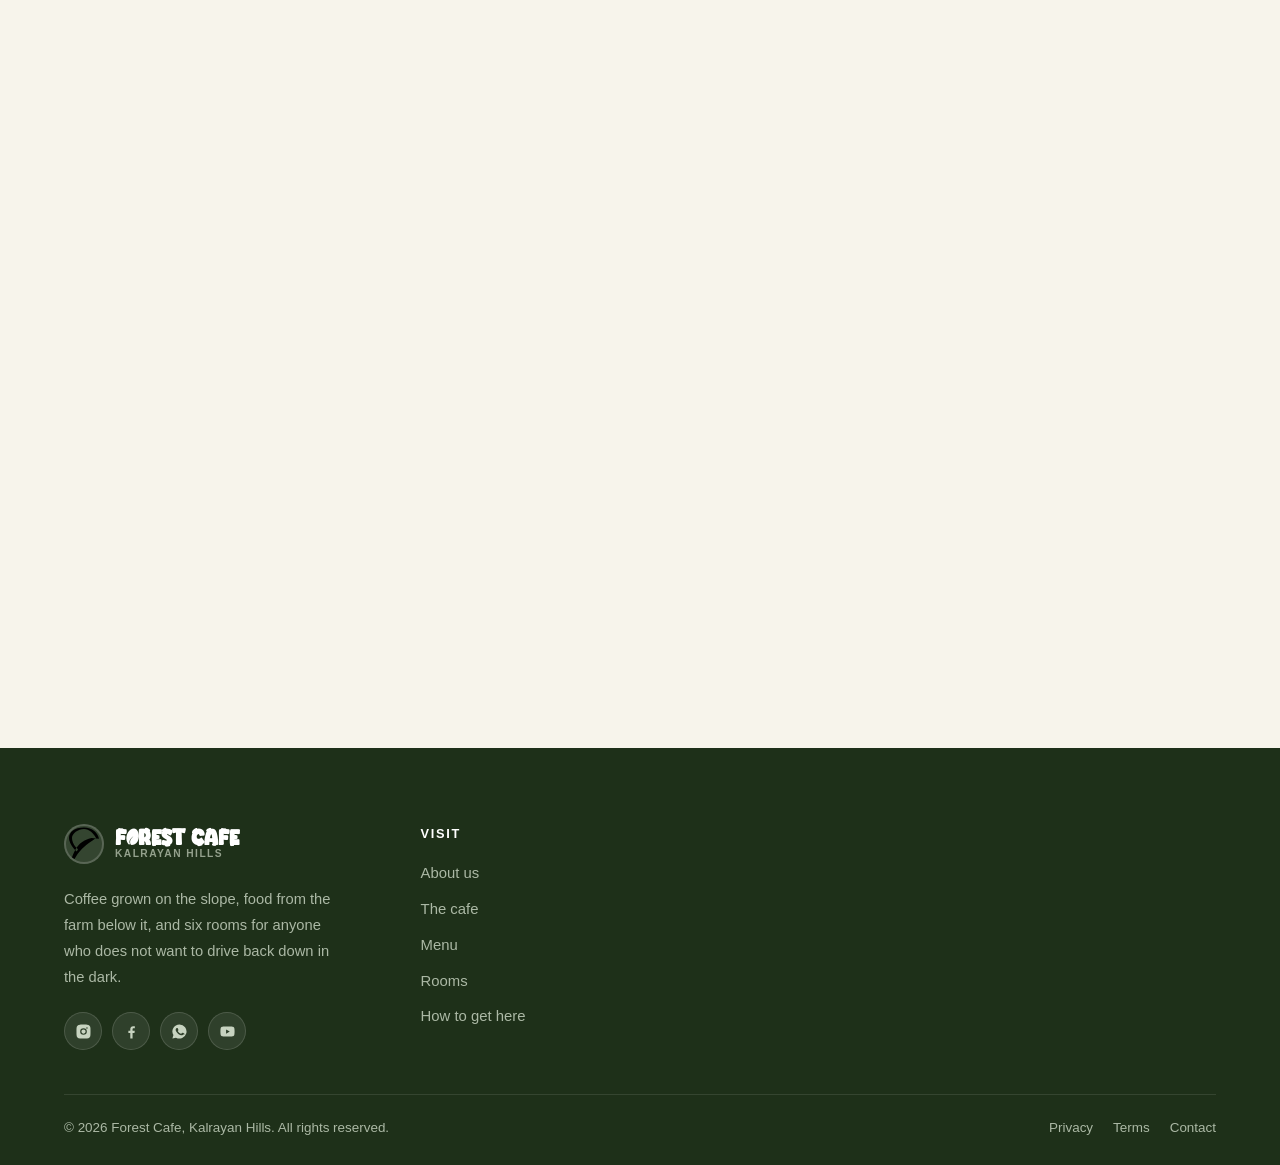
==== commit d81a569d: "Adjust stay banner and review spacing" ====
--- a/index.html
+++ b/index.html
@@ -832,6 +832,7 @@
                 </div>
             </div>
         </section>
+
         <!-- ============ ROOM GALLERY ============ -->
         <section class="section stay-section" id="rooms" style="padding-top:0">
             <div class="shell shell--wide">
@@ -906,6 +907,11 @@
                 </div>
             </div>
         </section>
+
+        <div class="stay-feature-banner" aria-label="Forest Cafe feature image">
+            <img alt="Forest Cafe feature image" loading="lazy" src="Black.png" />
+        </div>
+
         <!-- ============ REVIEWS ============ -->
         <section class="section" id="reviews">
             <div class="shell">
--- a/css/style.css
+++ b/css/style.css
@@ -2141,11 +2141,62 @@
 }
 
 /* Rooms starts with exactly the same color */
+.stay-divider {
+    position: relative;
+    height: clamp(42px, 7vw, 88px);
+    background: transparent;
+    overflow: hidden;
+    margin-top: -4px;
+}
+
+    .stay-divider::before,
+    .stay-divider::after {
+        content: "";
+        position: absolute;
+        bottom: -48%;
+        width: clamp(120px, 16vw, 220px);
+        height: clamp(120px, 16vw, 220px);
+        background: var(--cream);
+        border-radius: 50%;
+        z-index: 2;
+    }
+
+    .stay-divider::before {
+        left: -60px;
+    }
+
+    .stay-divider::after {
+        right: -60px;
+    }
+
+.stay-feature-banner {
+    position: relative;
+    margin-top: 0;
+    margin-bottom: clamp(12px, 2vw, 26px);
+    background: #000;
+    overflow: hidden;
+    z-index: 1;
+}
+
+    .stay-feature-banner img {
+        display: block;
+        width: 100%;
+        height: clamp(620px, 74vw, 1050px);
+        object-fit: cover;
+        object-position: center center;
+        filter: saturate(0.9) contrast(1.05);
+    }
+
 #rooms {
     position: relative;
     z-index: 2;
     margin-top: 0;
+    padding-bottom: clamp(42px, 6vw, 100px);
     background: var(--cream);
+}
+
+#reviews {
+    padding-top: clamp(18px, 3vw, 32px);
 }
 
 .cot-copy {
@@ -2329,7 +2380,7 @@
         display: block;
         transition: transform 0.45s ease;
         border-radius: 18px;
-        background: #f5f2ea;
+        background: transparent;
     }
 
 .room-card:hover .room-img-wrap img {
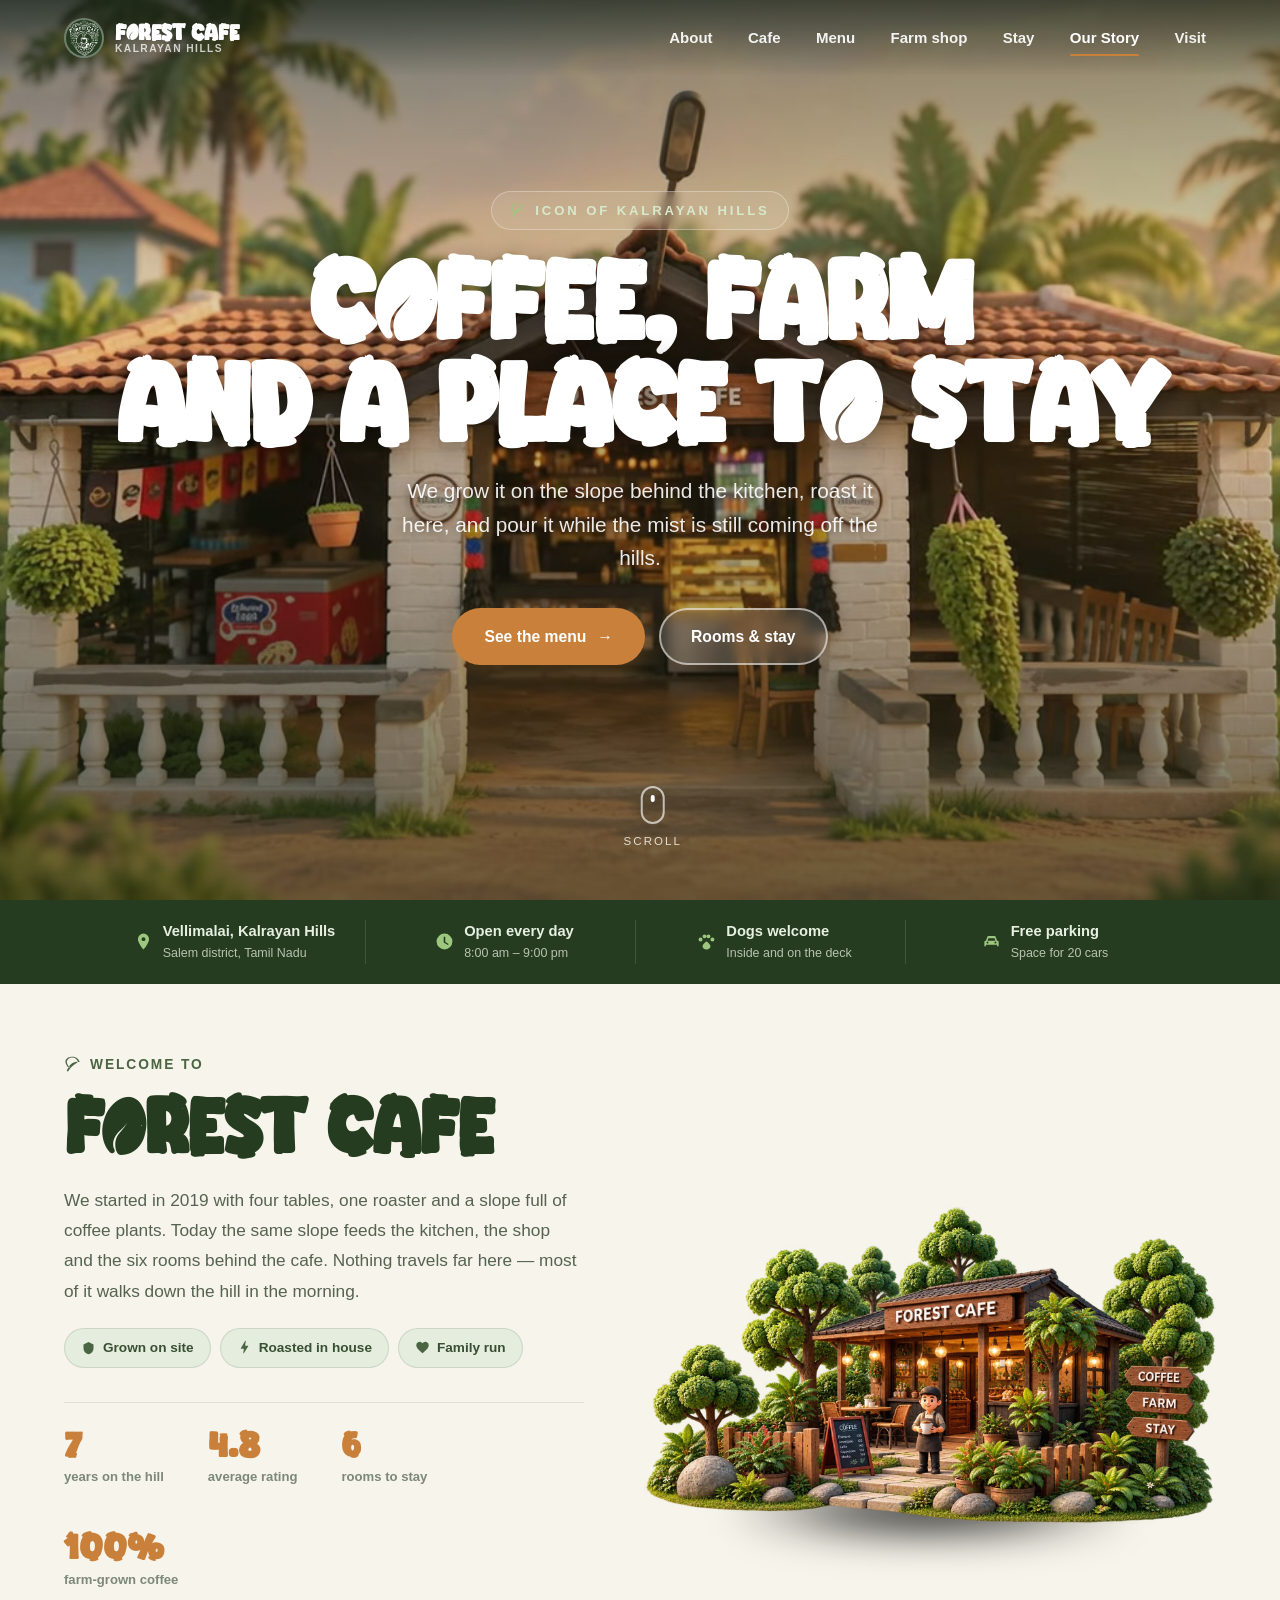
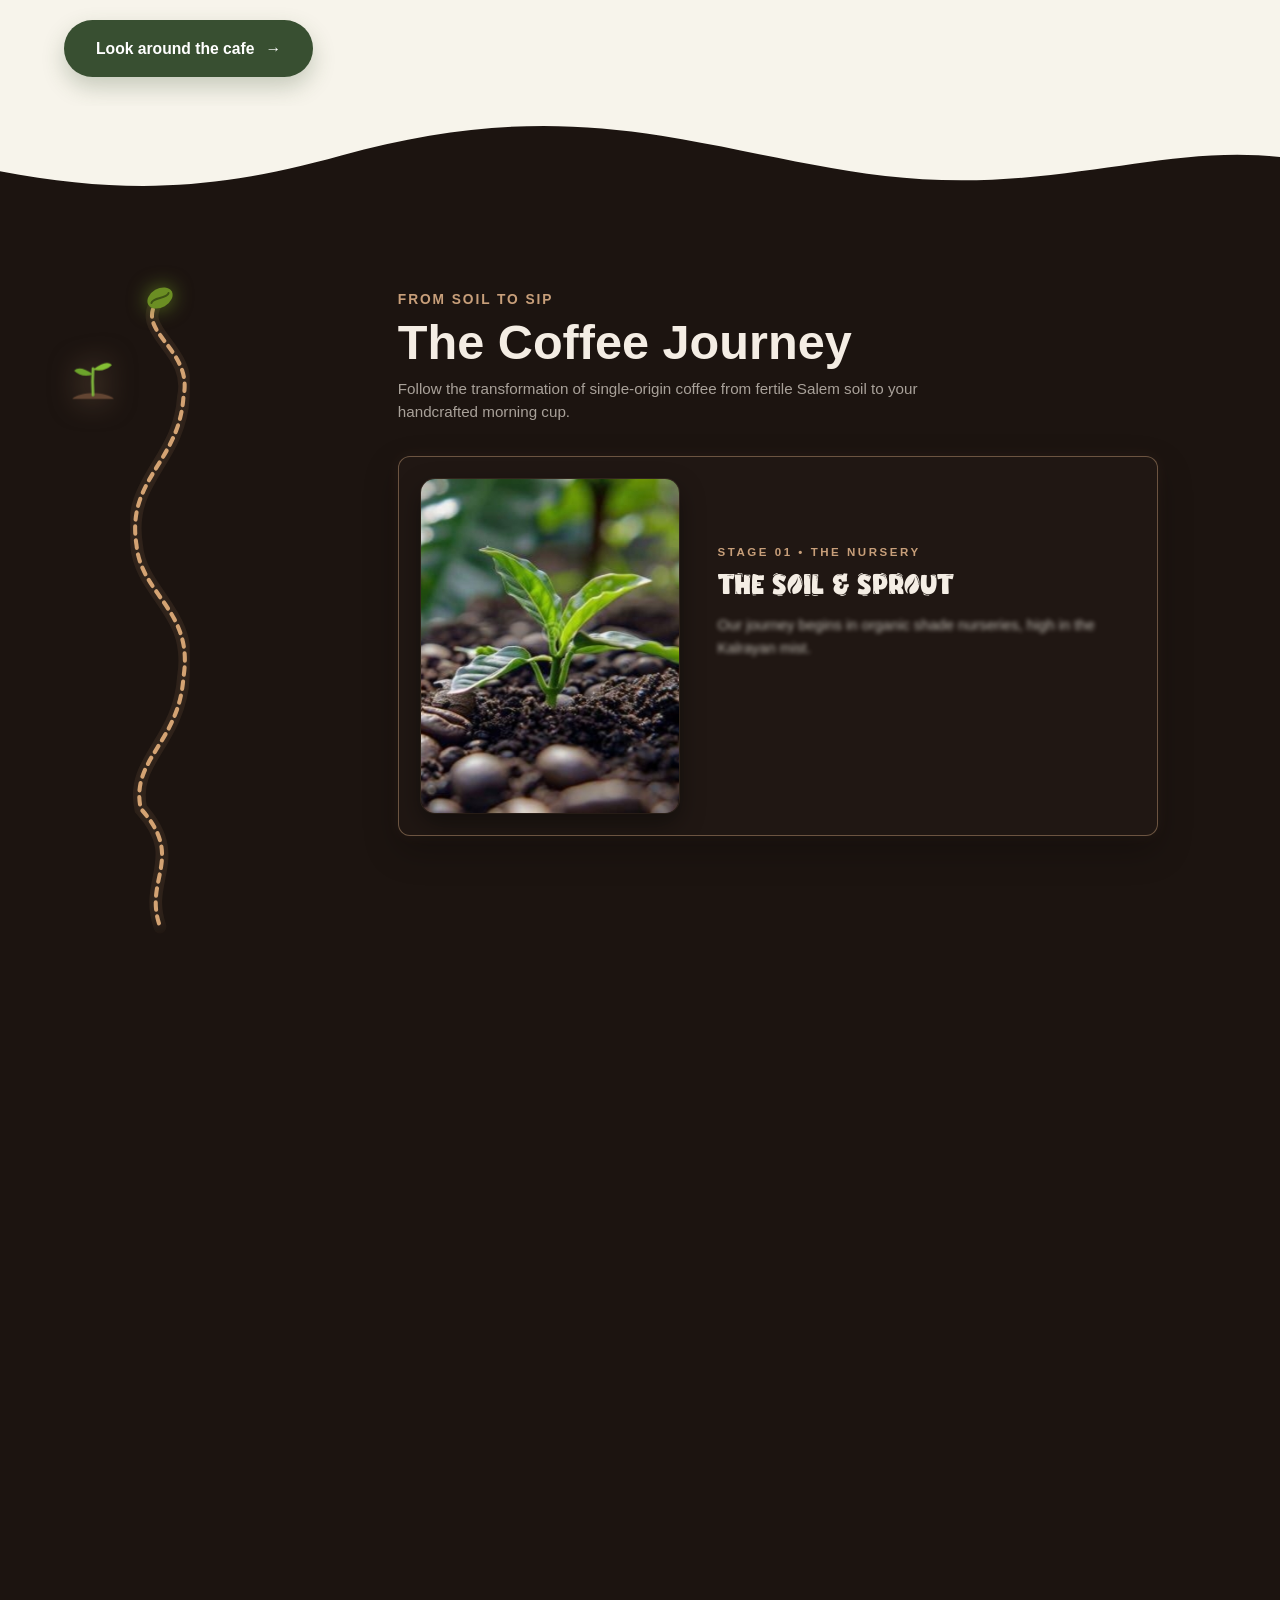
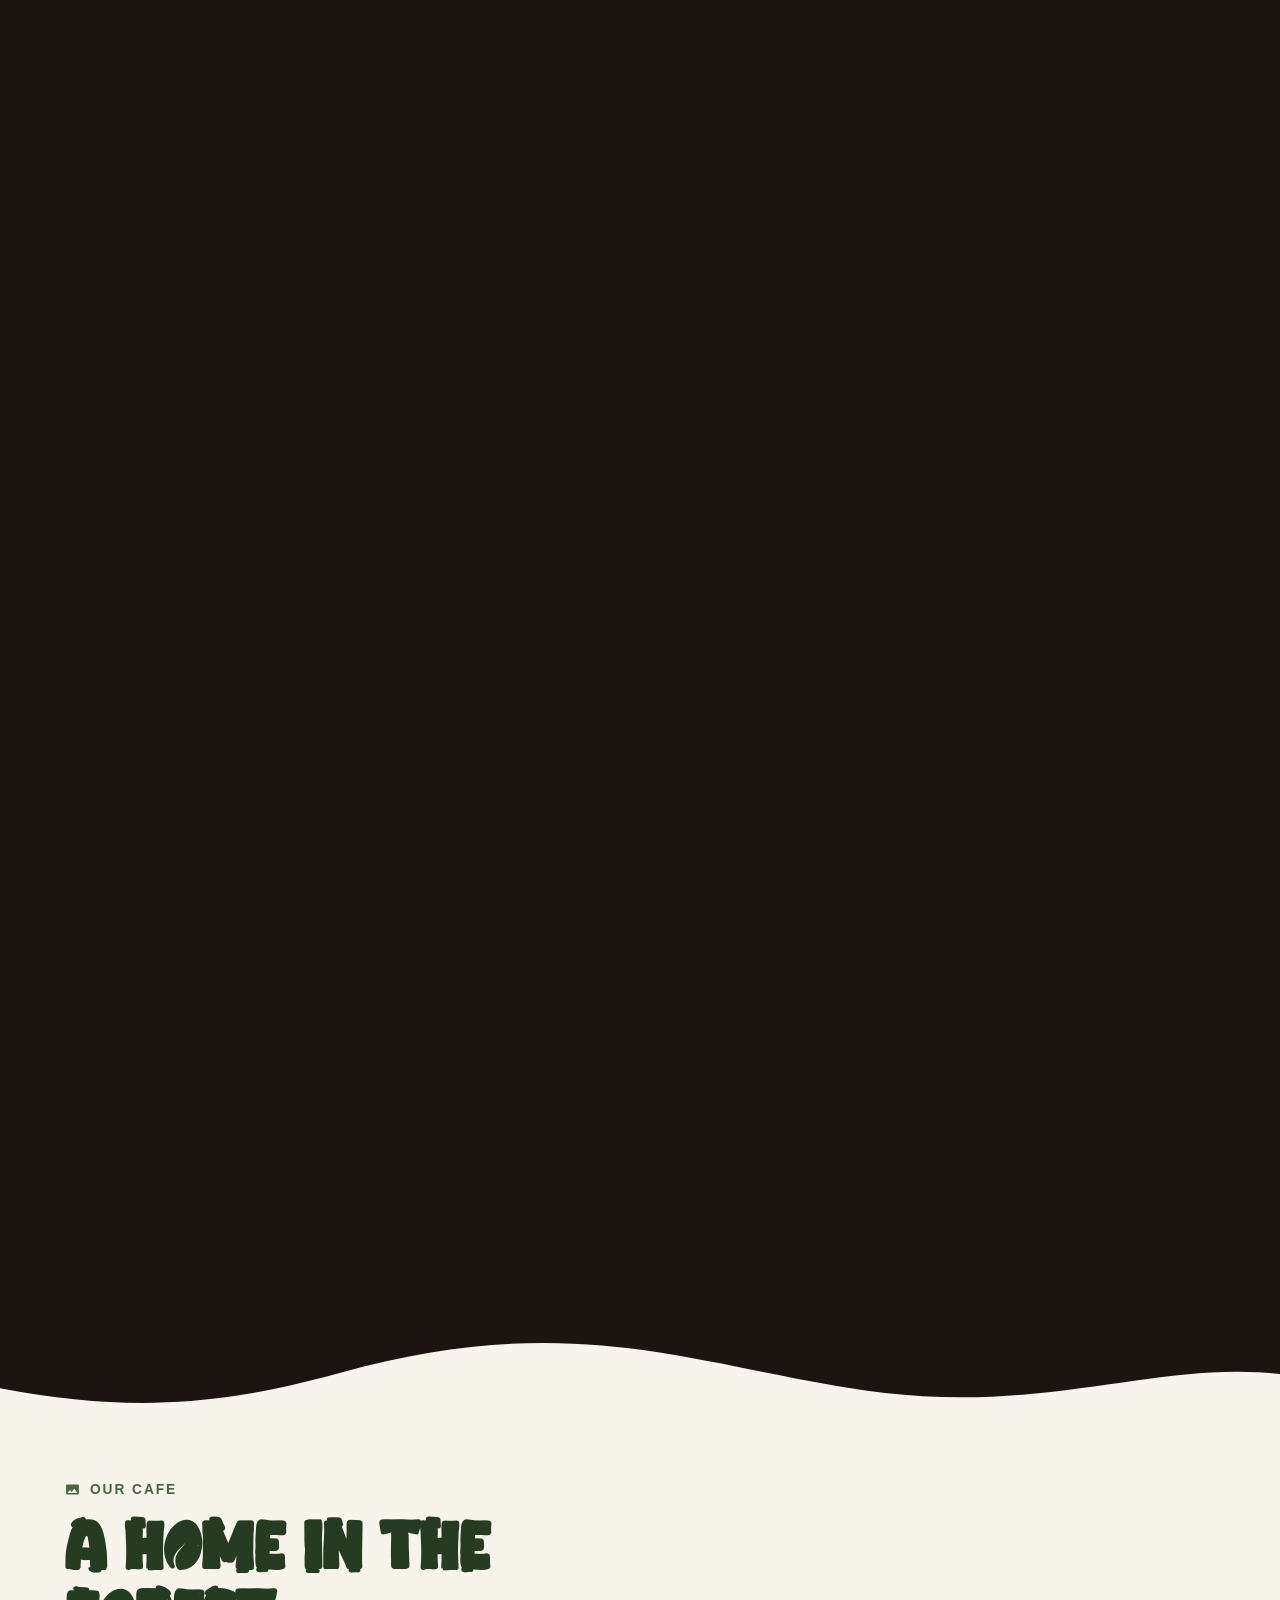
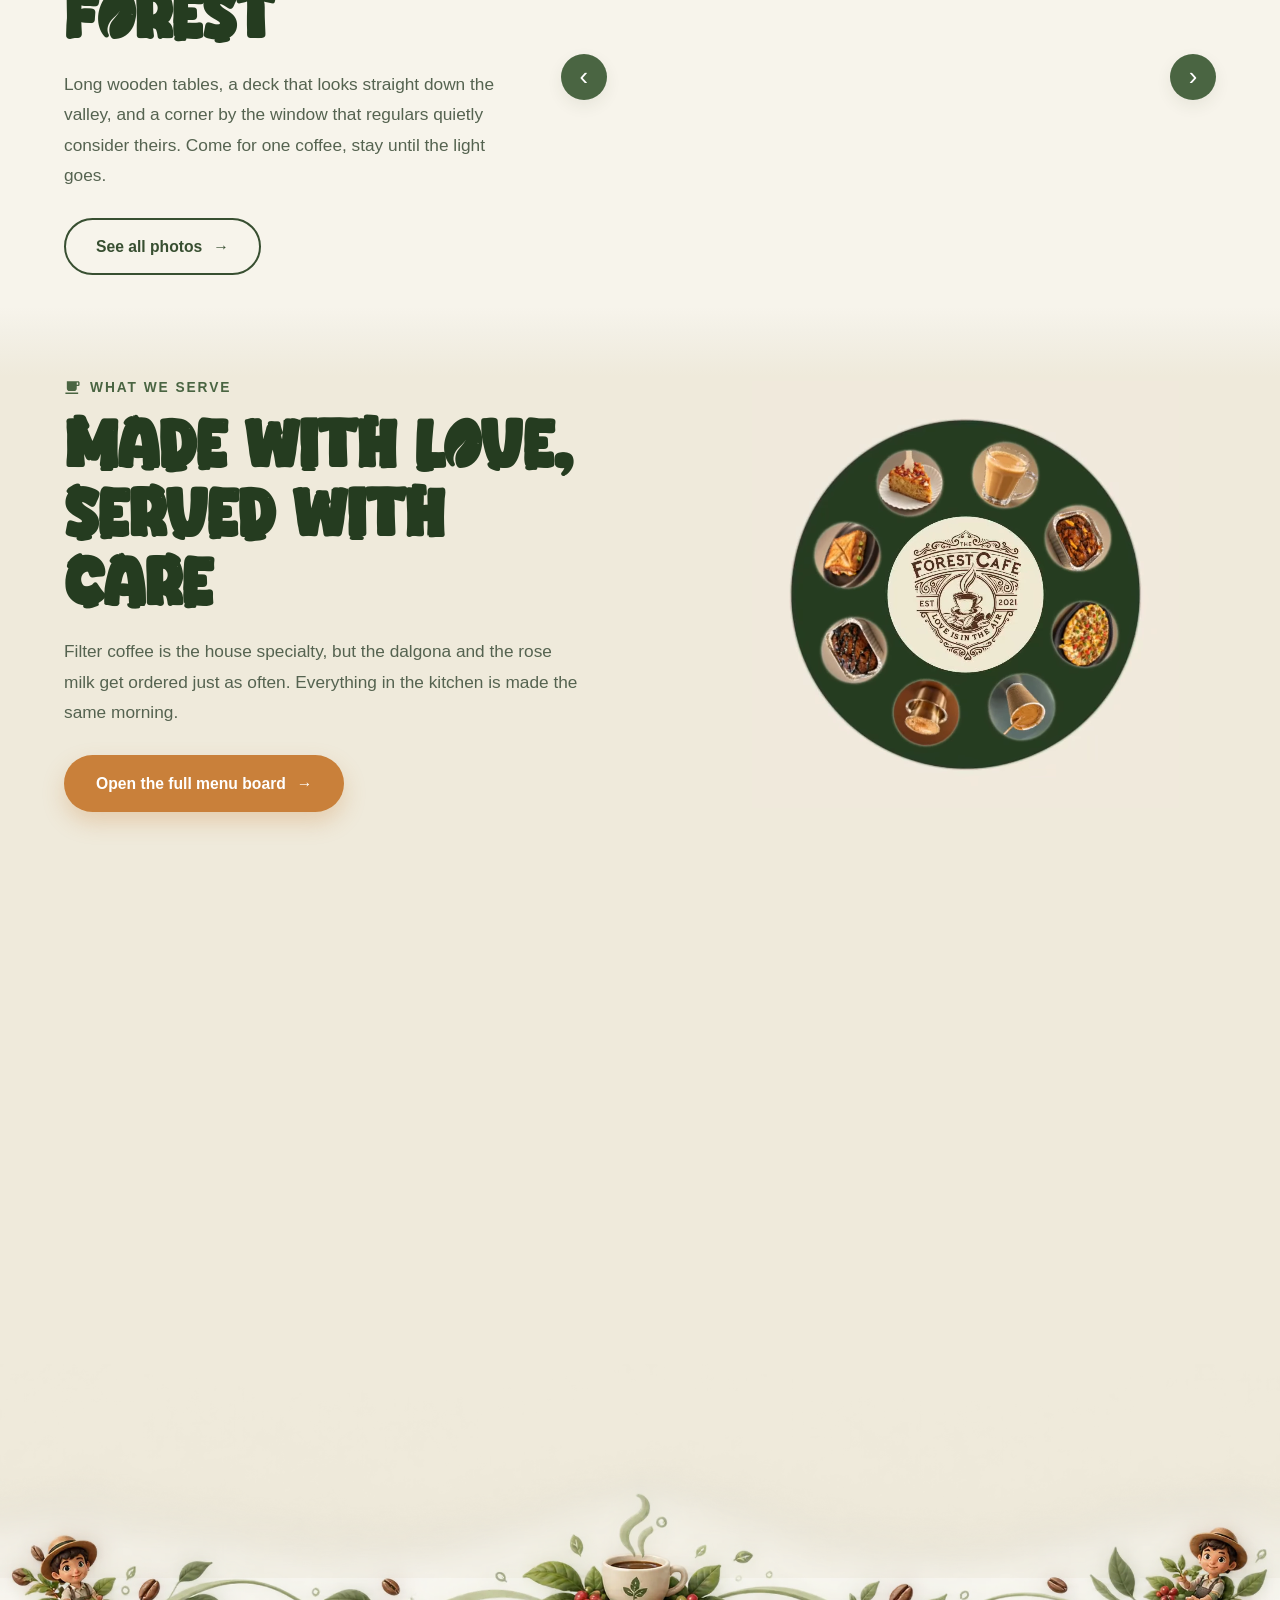
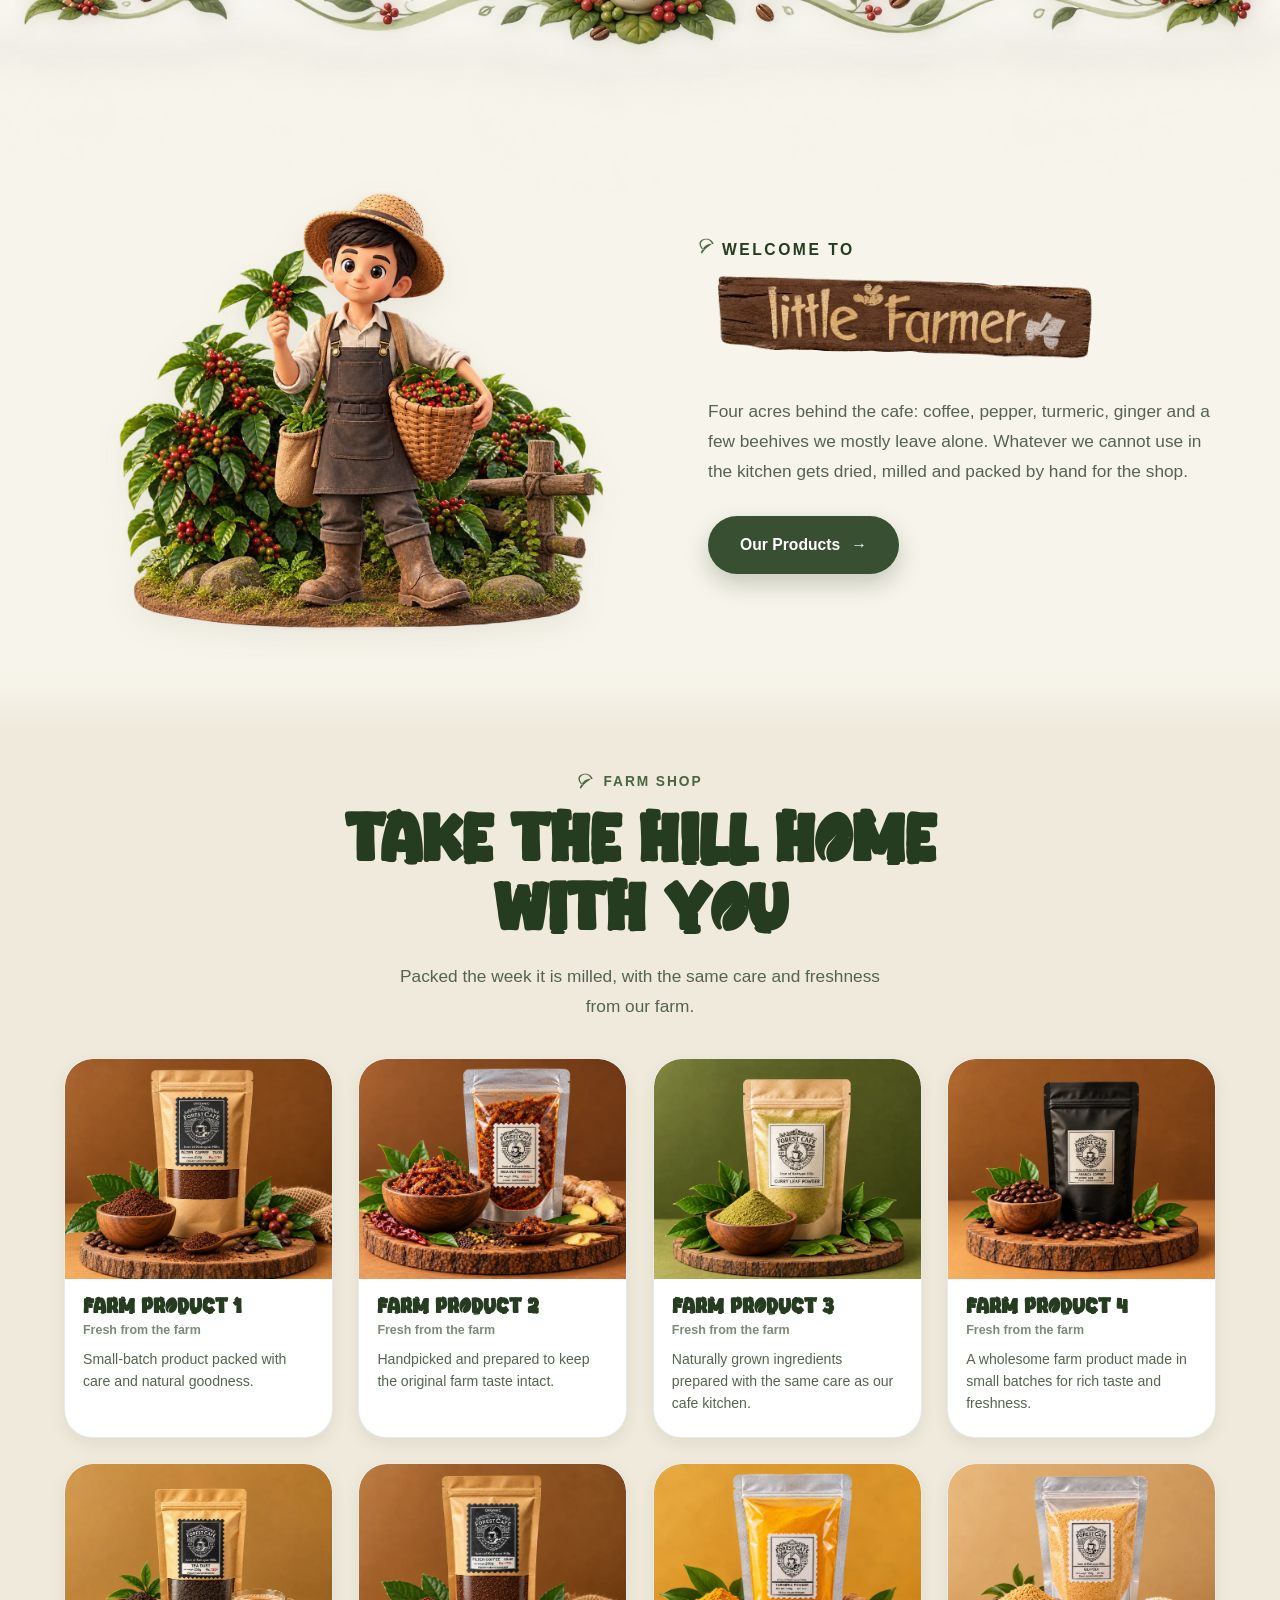
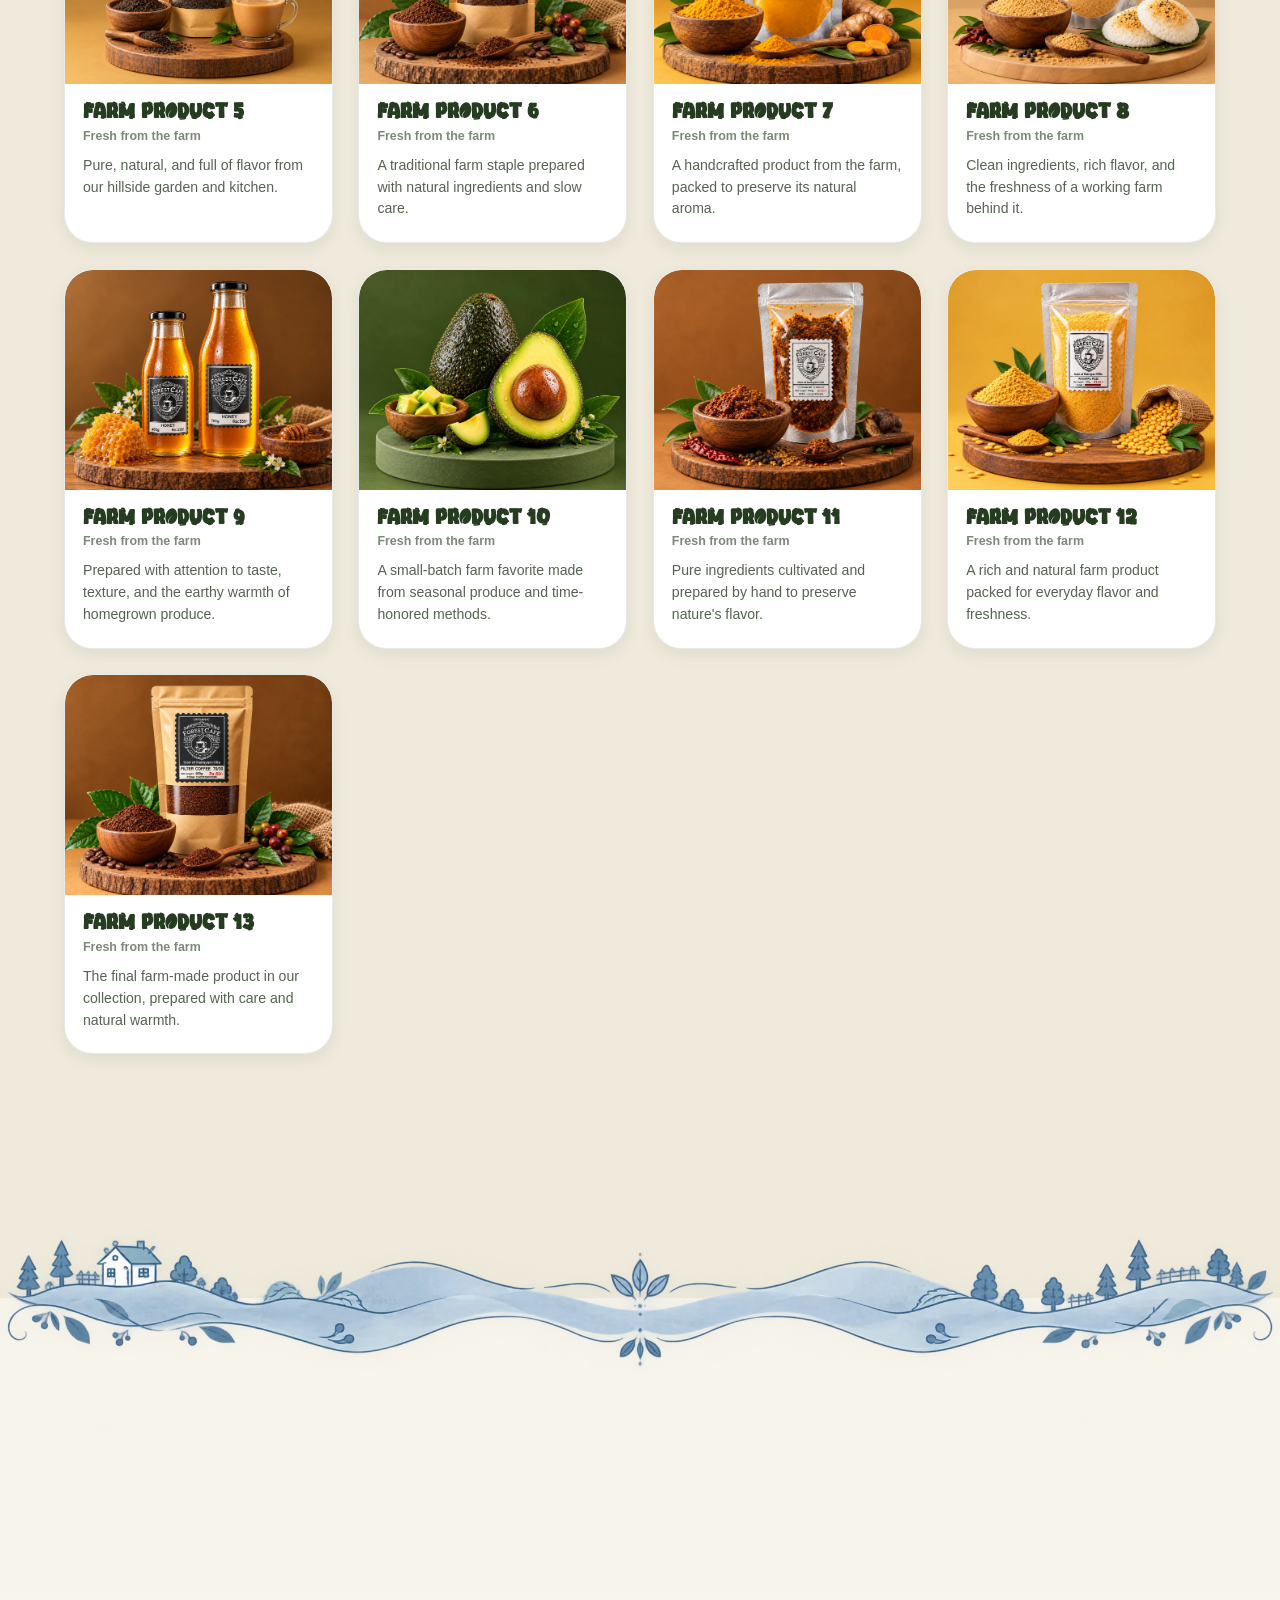
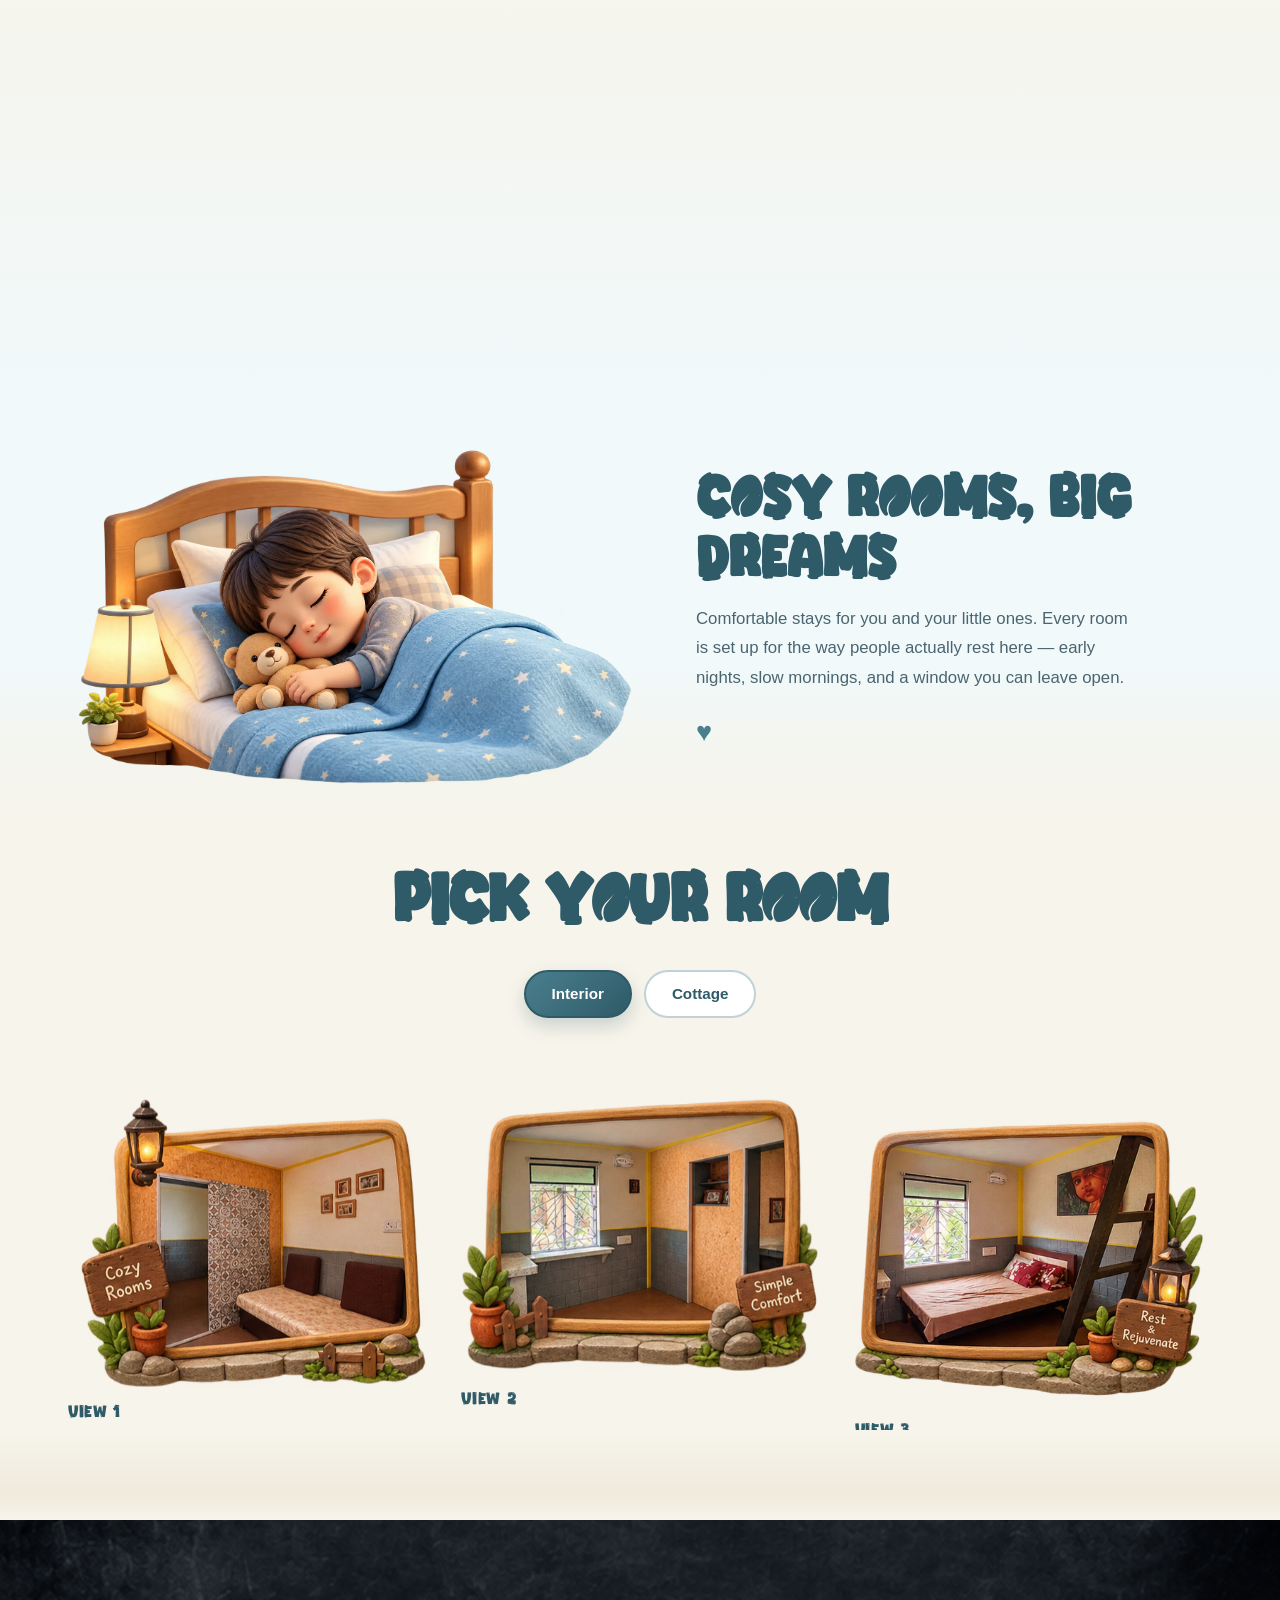
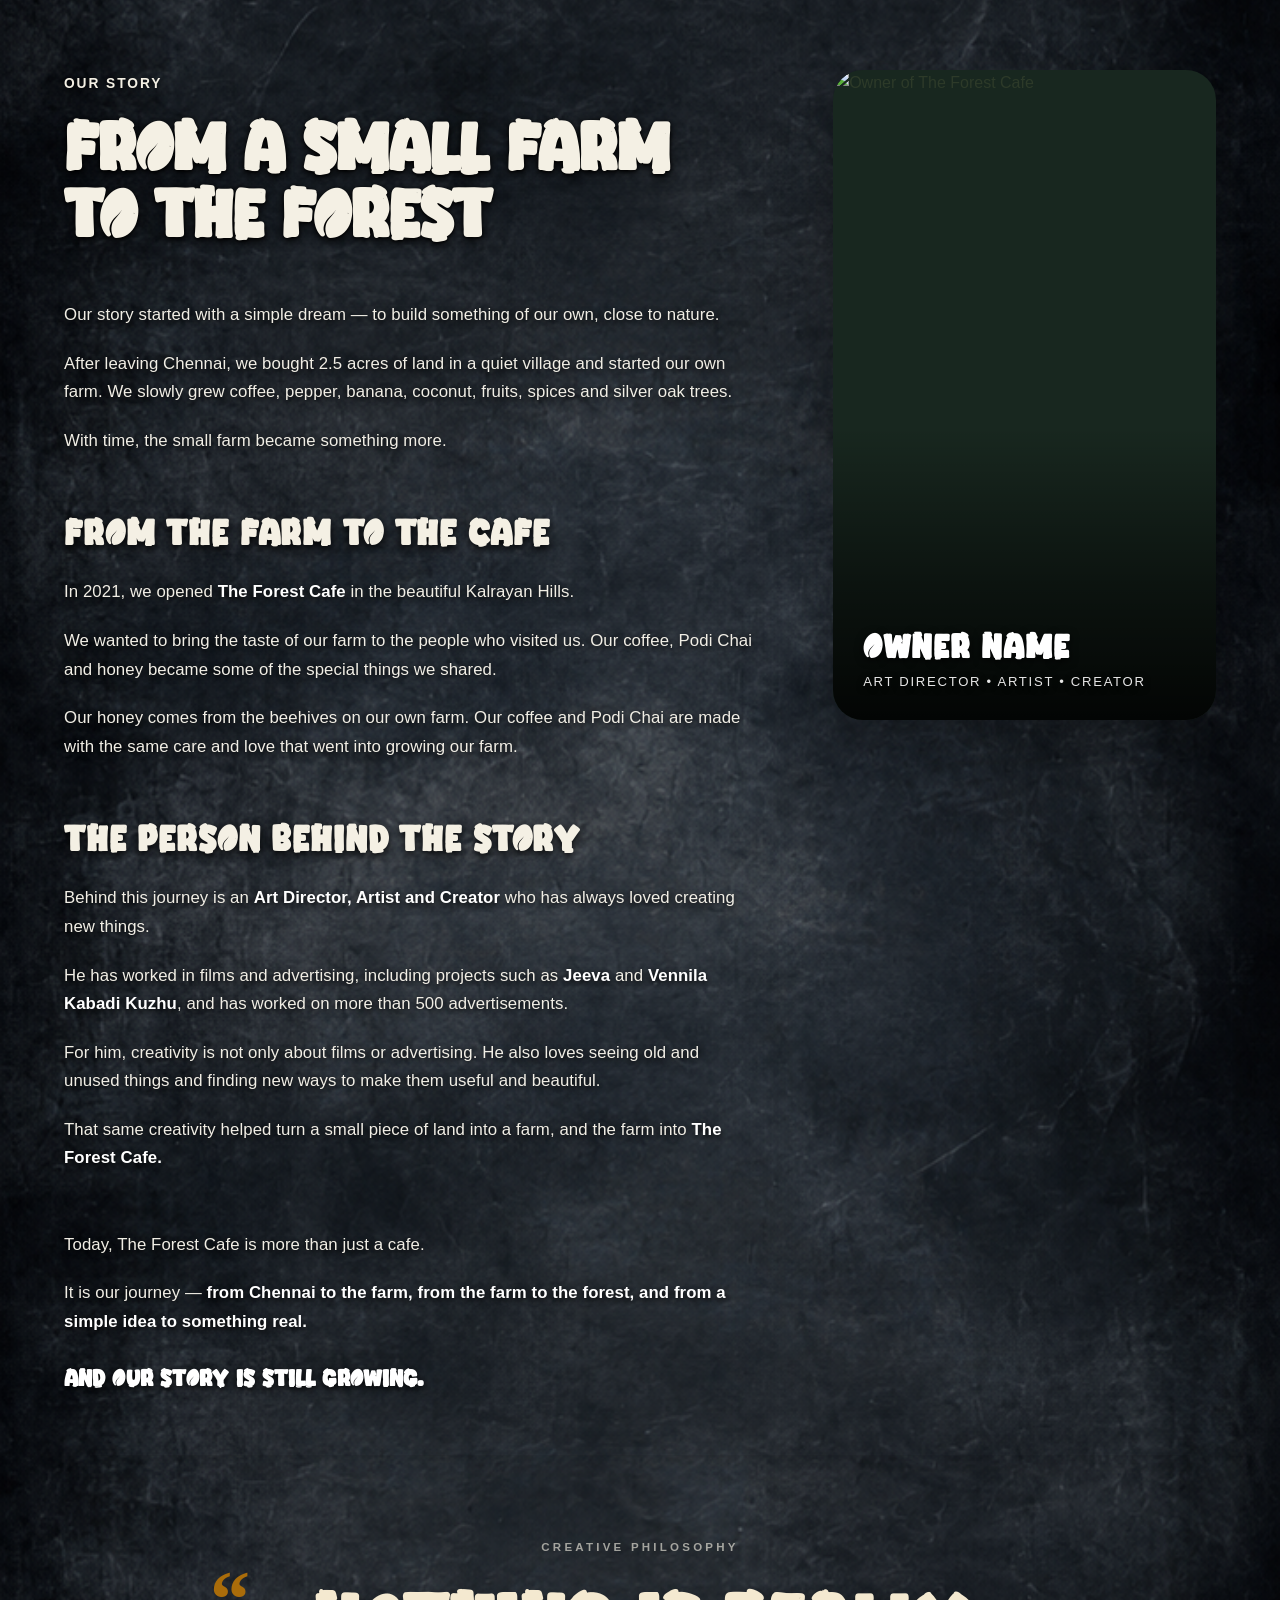
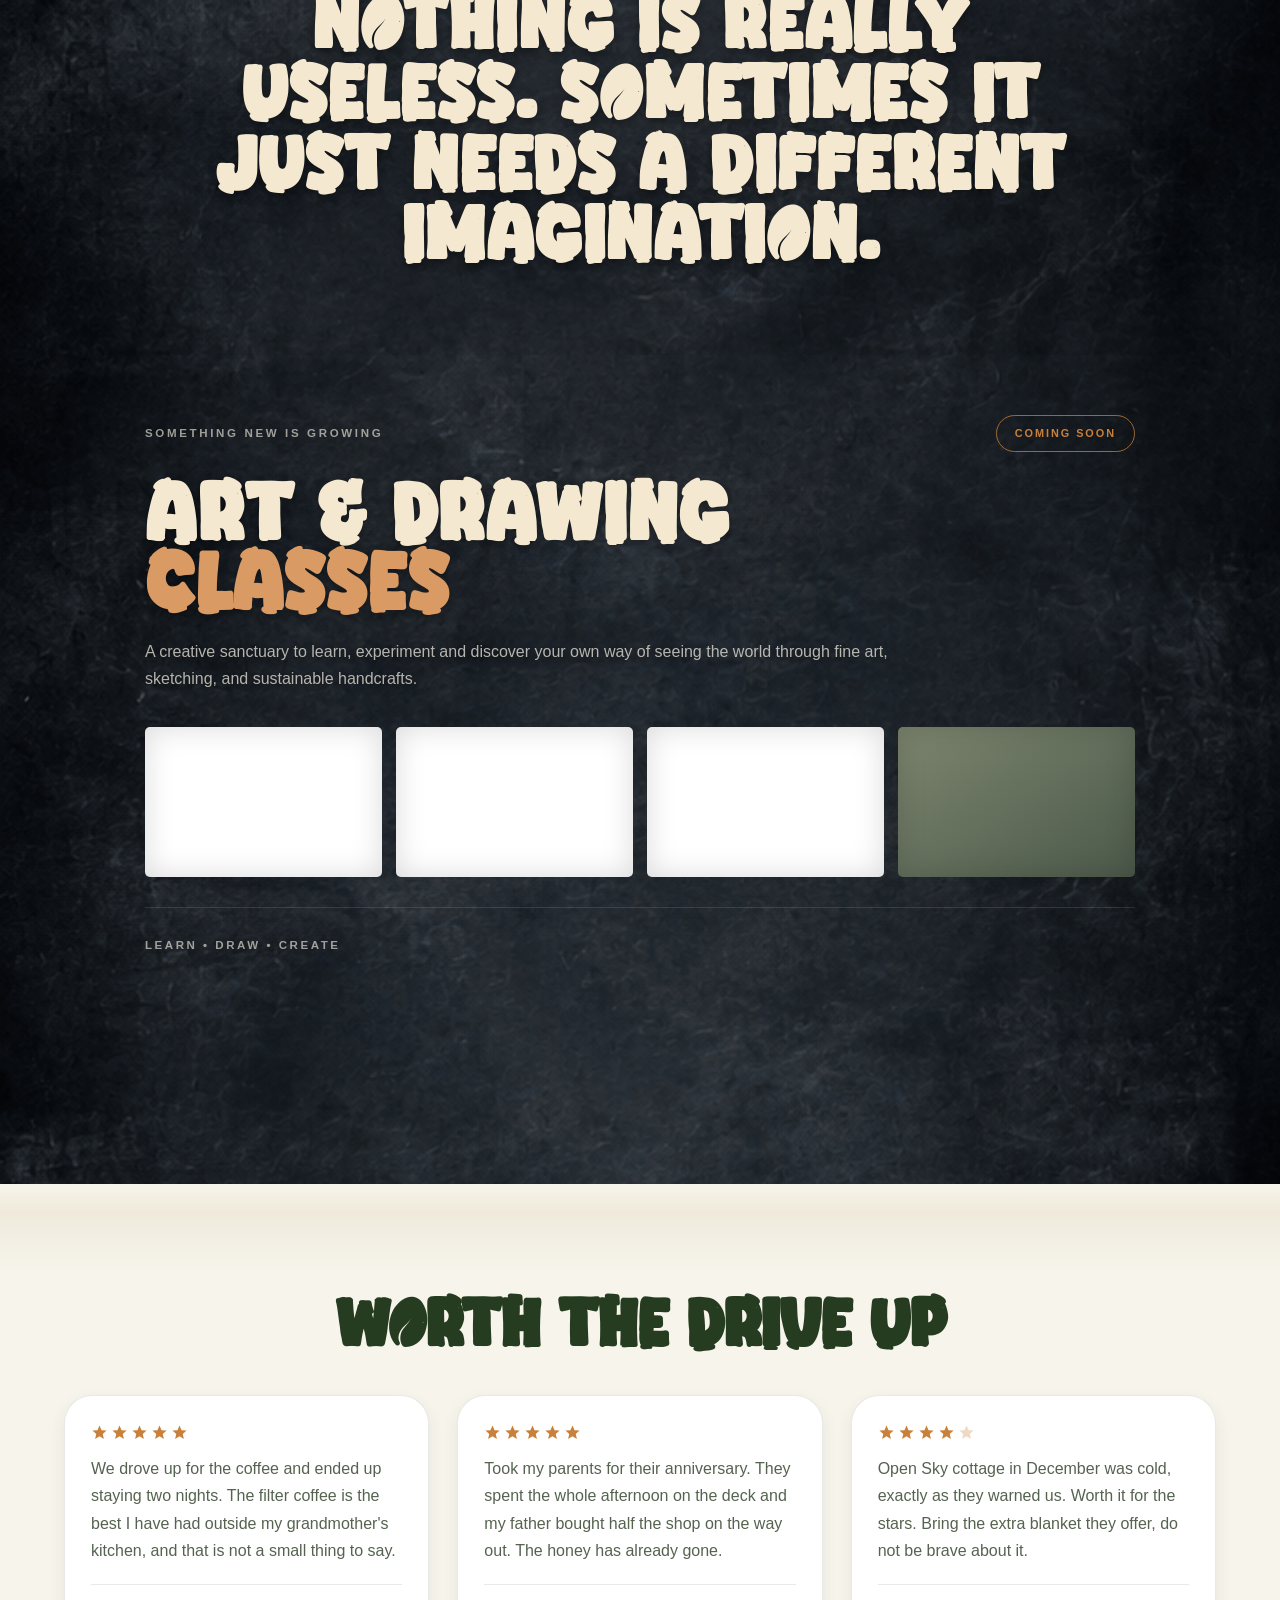
==== commit dd9bc4f2: "Update ForestCafe website" ====
--- a/index.html
+++ b/index.html
@@ -76,6 +76,7 @@
 <li><a href="#menu">Menu</a></li>
 <li><a href="#shop">Farm shop</a></li>
 <li><a href="#stay">Stay</a></li>
+<li><a href="#owner-story">Our Story</a></li>
 <li><a href="#visit">Visit</a></li>
 </ul>
 </nav>
@@ -908,11 +909,346 @@
             </div>
         </section>
 
-        <div class="stay-feature-banner" aria-label="Forest Cafe feature image">
-            <img alt="Forest Cafe feature image" loading="lazy" src="Black.png" />
+<!-- =========================================================
+     OUR STORY / OWNER SECTION
+========================================================= -->
+<section
+    class="section owner-story-section"
+    id="owner-story"
+    aria-labelledby="owner-story-title"
+>
+
+    <!-- Background -->
+    <img
+        class="owner-story-background"
+        src="Black.png"
+        alt=""
+        aria-hidden="true"
+    >
+
+    <div class="shell owner-story-shell">
+
+        <!-- =====================================================
+             STORY + OWNER PHOTO
+             STICKY PHOTO ENDS WHEN THIS ENTIRE GRID ENDS
+        ====================================================== -->
+        <div class="owner-story-content reveal">
+
+
+            <!-- =================================================
+                 STORY CONTENT
+            ================================================== -->
+            <div class="owner-story-copy">
+
+                <span class="eyebrow owner-story-eyebrow">
+                    OUR STORY
+                </span>
+
+
+                <h2
+                    class="headline owner-story-title"
+                    id="owner-story-title"
+                >
+                    FROM A SMALL FARM
+                    <br>
+                    TO THE FOREST
+                </h2>
+
+
+                <div class="owner-story-letter">
+
+
+                    <!-- =================================================
+                         INTRO
+                    ================================================== -->
+                    <div class="owner-story-block">
+
+                        <p>
+                            Our story started with a simple dream — to build
+                            something of our own, close to nature.
+                        </p>
+
+                        <p>
+                            After leaving Chennai, we bought 2.5 acres of land
+                            in a quiet village and started our own farm. We
+                            slowly grew coffee, pepper, banana, coconut, fruits,
+                            spices and silver oak trees.
+                        </p>
+
+                        <p>
+                            With time, the small farm became something more.
+                        </p>
+
+                    </div>
+
+
+                    <!-- =================================================
+                         FROM FARM TO CAFE
+                    ================================================== -->
+                    <div class="owner-story-block">
+
+                        <h3 class="owner-story-subtitle">
+                            FROM THE FARM TO THE CAFE
+                        </h3>
+
+                        <p>
+                            In 2021, we opened
+                            <strong>The Forest Cafe</strong>
+                            in the beautiful Kalrayan Hills.
+                        </p>
+
+                        <p>
+                            We wanted to bring the taste of our farm to the
+                            people who visited us. Our coffee, Podi Chai and
+                            honey became some of the special things we shared.
+                        </p>
+
+                        <p>
+                            Our honey comes from the beehives on our own farm.
+                            Our coffee and Podi Chai are made with the same
+                            care and love that went into growing our farm.
+                        </p>
+
+                    </div>
+
+
+                    <!-- =================================================
+                         PERSON BEHIND THE STORY
+                    ================================================== -->
+                    <div class="owner-story-block">
+
+                        <h3 class="owner-story-subtitle">
+                            THE PERSON BEHIND THE STORY
+                        </h3>
+
+                        <div class="owner-story-text">
+
+                            <p>
+                                Behind this journey is an
+                                <strong>Art Director, Artist and Creator</strong>
+                                who has always loved creating new things.
+                            </p>
+
+                            <p>
+                                He has worked in films and advertising,
+                                including projects such as
+                                <strong>Jeeva</strong> and
+                                <strong>Vennila Kabadi Kuzhu</strong>,
+                                and has worked on more than 500 advertisements.
+                            </p>
+
+                            <p>
+                                For him, creativity is not only about films or
+                                advertising. He also loves seeing old and
+                                unused things and finding new ways to make them
+                                useful and beautiful.
+                            </p>
+
+                            <p>
+                                That same creativity helped turn a small piece
+                                of land into a farm, and the farm into
+                                <strong>The Forest Cafe.</strong>
+                            </p>
+
+                        </div>
+
+                    </div>
+
+
+                    <!-- =================================================
+                         CLOSING STATEMENT
+                         THIS IS THE END OF THE STICKY PHOTO AREA
+                    ================================================== -->
+                    <div class="owner-story-block owner-story-closing">
+
+                        <p>
+                            Today, The Forest Cafe is more than just a cafe.
+                        </p>
+
+                        <p>
+                            It is our journey —
+                            <strong>
+                                from Chennai to the farm, from the farm to
+                                the forest, and from a simple idea to
+                                something real.
+                            </strong>
+                        </p>
+
+                        <p class="owner-story-final">
+                            And our story is still growing.
+                        </p>
+
+                    </div>
+
+                </div>
+
+            </div>
+
+
+            <!-- =================================================
+                 OWNER PHOTO
+
+                 STICKY EFFECT IS LIMITED TO
+                 .owner-story-content
+            ================================================== -->
+            <div class="owner-photo-wrap">
+
+                <div class="owner-photo">
+
+                    <img
+                        class="owner-photo-image"
+                        src="owner.jpeg"
+                        alt="Owner of The Forest Cafe"
+                    >
+
+                    <!-- Text placeholder over bottom of image -->
+                    <div class="owner-photo-caption">
+
+                        <span class="owner-photo-name">
+                            OWNER NAME
+                        </span>
+
+                        <span class="owner-photo-role">
+                            ART DIRECTOR • ARTIST • CREATOR
+                        </span>
+
+                    </div>
+
+                </div>
+
+            </div>
+
         </div>
 
-        <!-- ============ REVIEWS ============ -->
+
+        <!-- =====================================================
+             CREATOR PHILOSOPHY
+
+             OUTSIDE STORY + PHOTO GRID
+             THEREFORE PHOTO STICKY EFFECT ENDS BEFORE THIS
+        ====================================================== -->
+        <div class="creator-philosophy-section">
+
+            <div class="creator-philosophy">
+
+                <div class="creator-philosophy-label">
+                    CREATIVE PHILOSOPHY
+                </div>
+
+                <div class="creator-philosophy-quote">
+
+                    <span class="creator-quote-mark">
+                        “
+                    </span>
+
+                    <h3>
+                        NOTHING IS REALLY
+                        <br>
+                        USELESS. SOMETIMES IT
+                        <br>
+                        JUST NEEDS A DIFFERENT
+                        <br>
+                        IMAGINATION.
+                    </h3>
+
+                </div>
+
+            </div>
+
+        </div>
+
+
+        <!-- =====================================================
+             ART & DRAWING CLASSES
+
+             ALSO OUTSIDE STORY + PHOTO GRID
+             CENTRED UNDER CREATOR PHILOSOPHY
+        ====================================================== -->
+        <div class="art-class-section">
+
+            <!-- TOP -->
+            <div class="art-class-top">
+
+                <span class="art-class-label">
+                    SOMETHING NEW IS GROWING
+                </span>
+
+                <span class="art-class-badge">
+                    COMING SOON
+                </span>
+
+            </div>
+
+
+            <!-- TITLE -->
+            <h3 class="art-class-title">
+                ART &amp; DRAWING
+                <br>
+                <span>CLASSES</span>
+            </h3>
+
+
+            <!-- DESCRIPTION -->
+            <p class="art-class-description">
+                A creative sanctuary to learn, experiment and discover your
+                own way of seeing the world through fine art, sketching,
+                and sustainable handcrafts.
+            </p>
+
+
+            <!-- =================================================
+                 CSS CREATED VISUAL CARDS
+            ================================================== -->
+            <div class="art-class-gallery">
+
+
+                <!-- CARD 1 -->
+                <div class="art-class-card art-card-open">
+
+
+                </div>
+
+
+                <!-- CARD 2 -->
+                <div class="art-class-card art-card-supplies">
+
+             
+                </div>
+
+
+                <!-- CARD 3 -->
+                <div class="art-class-card art-card-cafe">
+
+                   
+                </div>
+
+
+                <!-- CARD 4 -->
+                <div class="art-class-card art-card-board">
+
+                    
+
+                </div>
+
+            </div>
+
+
+            <!-- BOTTOM -->
+            <div class="art-class-bottom">
+
+                <span>
+                    LEARN • DRAW • CREATE
+                </span>
+
+            </div>
+
+        </div>
+
+    </div>
+
+</section>
+
+    <!-- ============ REVIEWS ============ -->
         <section class="section" id="reviews">
             <div class="shell">
                 <div class="section-head reveal">
--- a/css/style.css
+++ b/css/style.css
@@ -2169,24 +2169,6 @@
         right: -60px;
     }
 
-.stay-feature-banner {
-    position: relative;
-    margin-top: 0;
-    margin-bottom: clamp(12px, 2vw, 26px);
-    background: #000;
-    overflow: hidden;
-    z-index: 1;
-}
-
-    .stay-feature-banner img {
-        display: block;
-        width: 100%;
-        height: clamp(620px, 74vw, 1050px);
-        object-fit: cover;
-        object-position: center center;
-        filter: saturate(0.9) contrast(1.05);
-    }
-
 #rooms {
     position: relative;
     z-index: 2;
@@ -2903,12 +2885,6 @@
     }
 }
 
-/* ========== 17. Base layout ========== */
-
-
-
-
-
 
 /* ========== 19. Print ========== */
 @media print {
@@ -2928,3 +2904,706 @@
         break-inside: avoid;
     }
 }
+/* =========================================================
+   OUR STORY SECTION
+========================================================= */
+
+#owner-story {
+    position: relative;
+    z-index: 2;
+    padding-top: 150px;
+    padding-bottom: 160px;
+    margin: 0;
+    background: var(--cream);
+    overflow: visible;
+}
+
+
+/* =========================================================
+   BACKGROUND
+========================================================= */
+
+.owner-story-background {
+    position: absolute;
+    inset: 0;
+    width: 100%;
+    height: 100%;
+    display: block;
+    z-index: -1;
+    object-fit: cover;
+    object-position: center center;
+    pointer-events: none;
+}
+
+
+/* =========================================================
+   TOP BACKGROUND BLEND
+========================================================= */
+
+#owner-story::before {
+    content: "";
+    position: absolute;
+    top: -90px;
+    left: 0;
+    width: 100%;
+    height: 90px;
+    background: linear-gradient( to bottom, var(--cream) 0%, #F3F0E6 30%, var(--cream-deep) 70%, transparent 100% );
+    pointer-events: none;
+    z-index: 0;
+}
+
+
+/* =========================================================
+   BOTTOM BACKGROUND BLEND
+========================================================= */
+
+#owner-story::after {
+    content: "";
+    position: absolute;
+    bottom: -90px;
+    left: 0;
+    width: 100%;
+    height: 90px;
+    background: linear-gradient( to bottom, transparent 0%, var(--cream-deep) 30%, #F3F0E6 70%, var(--cream) 100% );
+    pointer-events: none;
+    z-index: 5;
+}
+
+
+/* =========================================================
+   MAIN SHELL
+========================================================= */
+
+.owner-story-shell {
+    position: relative;
+    z-index: 2;
+}
+
+
+/* =========================================================
+   STORY + OWNER PHOTO
+
+   IMPORTANT:
+   This is the ONLY grid containing the sticky photo.
+
+   Once this grid ends at the closing statement,
+   the sticky photo stops.
+========================================================= */
+
+.owner-story-content {
+    position: relative;
+    z-index: 3;
+    display: grid;
+    grid-template-columns: minmax(0, 1.35fr) minmax(320px, 0.75fr);
+    gap: 80px;
+    align-items: start;
+}
+
+
+/* =========================================================
+   STORY COPY
+========================================================= */
+
+.owner-story-copy {
+    min-width: 0;
+    max-width: 850px;
+}
+
+
+/* =========================================================
+   EYEBROW
+========================================================= */
+
+.owner-story-eyebrow {
+    display: inline-block;
+    margin-bottom: 12px;
+    color: #f4f0e4;
+    text-shadow: 0 2px 7px rgba(0, 0, 0, 0.95);
+}
+
+
+/* =========================================================
+   MAIN TITLE
+========================================================= */
+
+.owner-story-title {
+    max-width: 850px;
+    margin-top: 8px;
+    margin-bottom: 52px;
+    color: #f4f0e4;
+    line-height: 1.05;
+    text-shadow: 0 3px 10px rgba(0, 0, 0, 0.9), 0 1px 3px rgba(0, 0, 0, 1);
+}
+
+
+/* =========================================================
+   STORY LETTER
+========================================================= */
+
+.owner-story-letter {
+    position: relative;
+    padding: 0;
+    border: none;
+    background: transparent;
+}
+
+
+/* =========================================================
+   STORY BLOCK
+========================================================= */
+
+.owner-story-block {
+    max-width: 820px;
+    margin: 0 0 58px;
+}
+
+
+/* =========================================================
+   STORY TEXT
+========================================================= */
+
+.owner-story-text {
+    max-width: 820px;
+}
+
+
+/* =========================================================
+   STORY PARAGRAPHS
+========================================================= */
+
+.owner-story-letter p {
+    max-width: 820px;
+    margin: 0 0 20px;
+    color: #f1eee5;
+    font-family: var(--font-body);
+    font-size: 1.05rem;
+    font-weight: 400;
+    line-height: 1.7;
+    letter-spacing: 0.005em;
+    text-align: left;
+    text-shadow: 0 2px 6px rgba(0, 0, 0, 0.95);
+}
+
+
+/* =========================================================
+   STRONG TEXT
+========================================================= */
+
+.owner-story-letter strong {
+    color: #ffffff;
+    font-weight: 700;
+    text-shadow: 0 2px 6px rgba(0, 0, 0, 0.98);
+}
+
+
+/* =========================================================
+   STORY SUBTITLE
+========================================================= */
+
+.owner-story-subtitle {
+    margin: 0 0 24px;
+    color: #f4f0e4;
+    font-family: var(--font-display);
+    font-size: 2.15rem;
+    font-weight: 600;
+    line-height: 1.2;
+    letter-spacing: 0.025em;
+    text-align: left;
+    text-shadow: 0 3px 9px rgba(0, 0, 0, 0.95);
+}
+
+
+/* =========================================================
+   CLOSING STATEMENT
+
+   This is the last element inside the sticky-photo grid.
+========================================================= */
+
+.owner-story-closing {
+    margin-top: 10px;
+    margin-bottom: 0;
+    padding-bottom: 10px;
+}
+
+
+/* =========================================================
+   FINAL LINE
+========================================================= */
+
+.owner-story-final {
+    margin-top: 28px !important;
+    color: #ffffff !important;
+    font-family: var(--font-display) !important;
+    font-size: 1.35rem !important;
+    font-weight: 600 !important;
+    line-height: 1.4 !important;
+    letter-spacing: 0.02em;
+    text-shadow: 0 3px 8px rgba(0, 0, 0, 0.98);
+}
+
+
+/* =========================================================
+   OWNER PHOTO WRAPPER
+
+   The sticky photo belongs ONLY to the story/photo grid.
+   When .owner-story-content ends, the sticky effect ends.
+========================================================= */
+
+.owner-photo-wrap {
+    position: sticky;
+    top: 110px;
+    width: 100%;
+    align-self: start;
+}
+
+
+/* =========================================================
+   OWNER PHOTO
+========================================================= */
+
+.owner-photo {
+    position: relative;
+    width: 100%;
+    height: 650px;
+    overflow: hidden;
+    border-radius: 30px;
+    background: #18271f;
+    box-shadow: 0 18px 45px rgba(0, 0, 0, 0.25);
+}
+
+
+/* =========================================================
+   OWNER IMAGE
+========================================================= */
+
+.owner-photo-image {
+    position: absolute;
+    inset: 0;
+    width: 100%;
+    height: 100%;
+    display: block;
+    margin: 0;
+    padding: 0;
+    border: none;
+    object-fit: cover;
+    object-position: center center;
+    border-radius: 30px;
+}
+
+
+/* =========================================================
+   PHOTO BOTTOM GRADIENT
+========================================================= */
+
+.owner-photo::after {
+    content: "";
+    position: absolute;
+    left: 0;
+    right: 0;
+    bottom: 0;
+    height: 45%;
+    background: linear-gradient( to top, rgba(0, 0, 0, 0.88) 0%, rgba(0, 0, 0, 0.52) 45%, rgba(0, 0, 0, 0) 100% );
+    pointer-events: none;
+    z-index: 1;
+}
+
+
+/* =========================================================
+   PHOTO CAPTION
+========================================================= */
+
+.owner-photo-caption {
+    position: absolute;
+    left: 0;
+    right: 0;
+    bottom: 0;
+    z-index: 2;
+    padding: 35px 30px 28px;
+    display: flex;
+    flex-direction: column;
+    gap: 7px;
+    text-align: left;
+}
+
+
+/* =========================================================
+   PHOTO NAME
+========================================================= */
+
+.owner-photo-name {
+    color: #ffffff;
+    font-family: var(--font-display);
+    font-size: 2rem;
+    font-weight: 600;
+    line-height: 1.2;
+    letter-spacing: 0.03em;
+    text-shadow: 0 2px 8px rgba(0, 0, 0, 0.85);
+}
+
+
+/* =========================================================
+   PHOTO ROLE
+========================================================= */
+
+.owner-photo-role {
+    color: rgba(255, 255, 255, 0.9);
+    font-family: var(--font-body);
+    font-size: 0.82rem;
+    font-weight: 500;
+    line-height: 1.4;
+    letter-spacing: 0.13em;
+    text-transform: uppercase;
+    text-shadow: 0 2px 7px rgba(0, 0, 0, 0.9);
+}
+
+
+/* =========================================================
+   CREATOR PHILOSOPHY CONTAINER
+
+   IMPORTANT:
+   This is OUTSIDE .owner-story-content.
+
+   Therefore the owner photo's sticky effect
+   has already ended before this section.
+========================================================= */
+
+.creator-philosophy-section {
+    width: 100%;
+    display: flex;
+    justify-content: center;
+    margin-top: 30px;
+    margin-bottom: 20px;
+}
+
+
+/* =========================================================
+   CREATOR PHILOSOPHY
+========================================================= */
+
+.creator-philosophy {
+    position: relative;
+    width: 100%;
+    max-width: 1100px;
+    min-height: 500px;
+    padding: 70px 50px;
+    display: flex;
+    flex-direction: column;
+    justify-content: center;
+    align-items: center;
+    text-align: center;
+    background: transparent;
+    overflow: hidden;
+    box-shadow: inset 0 0 80px rgba(0, 0, 0, 0.12);
+}
+
+
+/* =========================================================
+   PHILOSOPHY LABEL
+========================================================= */
+
+.creator-philosophy-label {
+    margin-bottom: 32px;
+    color: rgba(244, 240, 228, 0.62);
+    font-family: var(--font-body);
+    font-size: 0.72rem;
+    font-weight: 600;
+    letter-spacing: 0.28em;
+    text-transform: uppercase;
+}
+
+
+/* =========================================================
+   PHILOSOPHY QUOTE
+========================================================= */
+
+.creator-philosophy-quote {
+    position: relative;
+    width: 100%;
+    display: flex;
+    justify-content: center;
+    align-items: center;
+}
+
+
+/* =========================================================
+   QUOTE MARK
+========================================================= */
+
+.creator-quote-mark {
+    position: absolute;
+    top: -30px;
+    left: 7%;
+    color: #A96C0A;
+    font-family: Georgia, serif;
+    font-size: 5rem;
+    font-weight: 700;
+    line-height: 1;
+}
+
+
+/* =========================================================
+   PHILOSOPHY TEXT
+========================================================= */
+
+.creator-philosophy-quote h3 {
+    margin: 0;
+    color: #F4E9D0;
+    font-family: var(--font-display);
+    font-size: 4.5rem;
+    font-weight: 700;
+    line-height: 0.98;
+    letter-spacing: 0.01em;
+    text-align: center;
+    text-shadow: 0 4px 10px rgba(0, 0, 0, 0.35);
+}
+
+
+/* =========================================================
+   ART & DRAWING SECTION
+
+   ALSO OUTSIDE THE STORY/PHOTO GRID.
+========================================================= */
+
+.art-class-section {
+    position: relative;
+    width: 100%;
+    max-width: 1100px;
+    margin: 0 auto 40px;
+    padding: 40px 0 30px;
+    background: transparent;
+    overflow: hidden;
+}
+
+
+/* =========================================================
+   ART CLASS TOP
+========================================================= */
+
+.art-class-top {
+    display: flex;
+    align-items: center;
+    justify-content: space-between;
+    padding: 0 55px;
+    margin-bottom: 28px;
+}
+
+
+/* =========================================================
+   ART CLASS LABEL
+========================================================= */
+
+.art-class-label {
+    color: rgba(244, 240, 228, 0.62);
+    font-family: var(--font-body);
+    font-size: 0.72rem;
+    font-weight: 600;
+    letter-spacing: 0.23em;
+    text-transform: uppercase;
+}
+
+
+/* =========================================================
+   COMING SOON
+========================================================= */
+
+.art-class-badge {
+    display: inline-flex;
+    align-items: center;
+    justify-content: center;
+    padding: 9px 18px;
+    border: 1px solid rgba(201, 128, 58, 0.75);
+    border-radius: 30px;
+    color: #C9803A;
+    font-family: var(--font-body);
+    font-size: 0.68rem;
+    font-weight: 600;
+    letter-spacing: 0.18em;
+    text-transform: uppercase;
+}
+
+
+/* =========================================================
+   ART CLASS TITLE
+========================================================= */
+
+.art-class-title {
+    margin: 0 55px 20px;
+    color: #F4E9D0;
+    font-family: var(--font-display);
+    font-size: 4.8rem;
+    font-weight: 700;
+    line-height: 0.9;
+    letter-spacing: 0.01em;
+    text-shadow: 0 3px 8px rgba(0, 0, 0, 0.3);
+}
+
+
+    /* =========================================================
+   ART CLASS SECOND LINE
+========================================================= */
+
+    .art-class-title span {
+        color: #D99A63;
+    }
+
+
+/* =========================================================
+   DESCRIPTION
+========================================================= */
+
+.art-class-description {
+    max-width: 780px;
+    margin: 0 55px 34px;
+    color: rgba(244, 240, 228, 0.72);
+    font-family: var(--font-body);
+    font-size: 1rem;
+    line-height: 1.7;
+    text-shadow: 0 2px 5px rgba(0, 0, 0, 0.3);
+}
+
+
+/* =========================================================
+   ART GALLERY
+========================================================= */
+
+.art-class-gallery {
+    display: grid;
+    grid-template-columns: repeat(4, 1fr);
+    gap: 14px;
+    padding: 0 55px;
+    margin-bottom: 30px;
+}
+
+
+/* =========================================================
+   ART CARD
+========================================================= */
+
+.art-class-card {
+    position: relative;
+    width: 100%;
+    height: 150px;
+    overflow: hidden;
+    border-radius: 5px;
+    background: #334638;
+    box-shadow: inset 0 0 30px rgba(0, 0, 0, 0.15);
+}
+
+
+/* =========================================================
+   CARD 1
+========================================================= */
+
+.art-card-open {
+    display: flex;
+    align-items: center;
+    justify-content: center;
+    background: white;
+}
+
+
+.art-card-content {
+    display: flex;
+    flex-direction: column;
+    align-items: center;
+    justify-content: center;
+    gap: 5px;
+    width: 100%;
+    height: 100%;
+    text-align: center;
+}
+
+
+.art-card-small {
+    color: #29271f;
+    font-family: var(--font-body);
+    font-size: 0.48rem;
+    font-weight: 700;
+    letter-spacing: 0.1em;
+}
+
+
+.art-card-title-script {
+    color: #28231d;
+    font-family: Georgia, serif;
+    font-size: 1.65rem;
+    font-style: italic;
+    line-height: 1;
+}
+
+
+.art-card-location {
+    color: #28231d;
+    font-family: var(--font-body);
+    font-size: 0.4rem;
+    font-weight: 700;
+    letter-spacing: 0.12em;
+}
+
+
+.art-card-bubble {
+    position: absolute;
+    top: 0;
+    right: 0;
+    padding: 11px 13px;
+    border-radius: 0 0 0 20px;
+    background: #C58A4C;
+    color: #ffffff;
+    font-size: 0.55rem;
+    font-weight: 700;
+    letter-spacing: 0.04em;
+}
+
+
+/* =========================================================
+   CARD 2
+========================================================= */
+
+.art-card-supplies {
+    background: white;
+}
+
+
+
+/* =========================================================
+   CARD 3
+========================================================= */
+
+.art-card-cafe {
+    background: white;
+}
+
+
+
+/* =========================================================
+   CARD 4
+========================================================= */
+
+.art-card-board {
+    display: flex;
+    align-items: center;
+    justify-content: center;
+    background: linear-gradient( 145deg, #7C856E, #4C594A );
+}
+
+
+/* =========================================================
+   ART CLASS BOTTOM
+========================================================= */
+
+.art-class-bottom {
+    display: flex;
+    align-items: center;
+    justify-content: space-between;
+    margin: 0 55px;
+    padding-top: 28px;
+    border-top: 1px solid rgba(244, 240, 228, 0.12);
+    color: rgba(244, 240, 228, 0.62);
+    font-family: var(--font-body);
+    font-size: 0.72rem;
+    font-weight: 600;
+    letter-spacing: 0.22em;
+    text-transform: uppercase;
+}
+
+
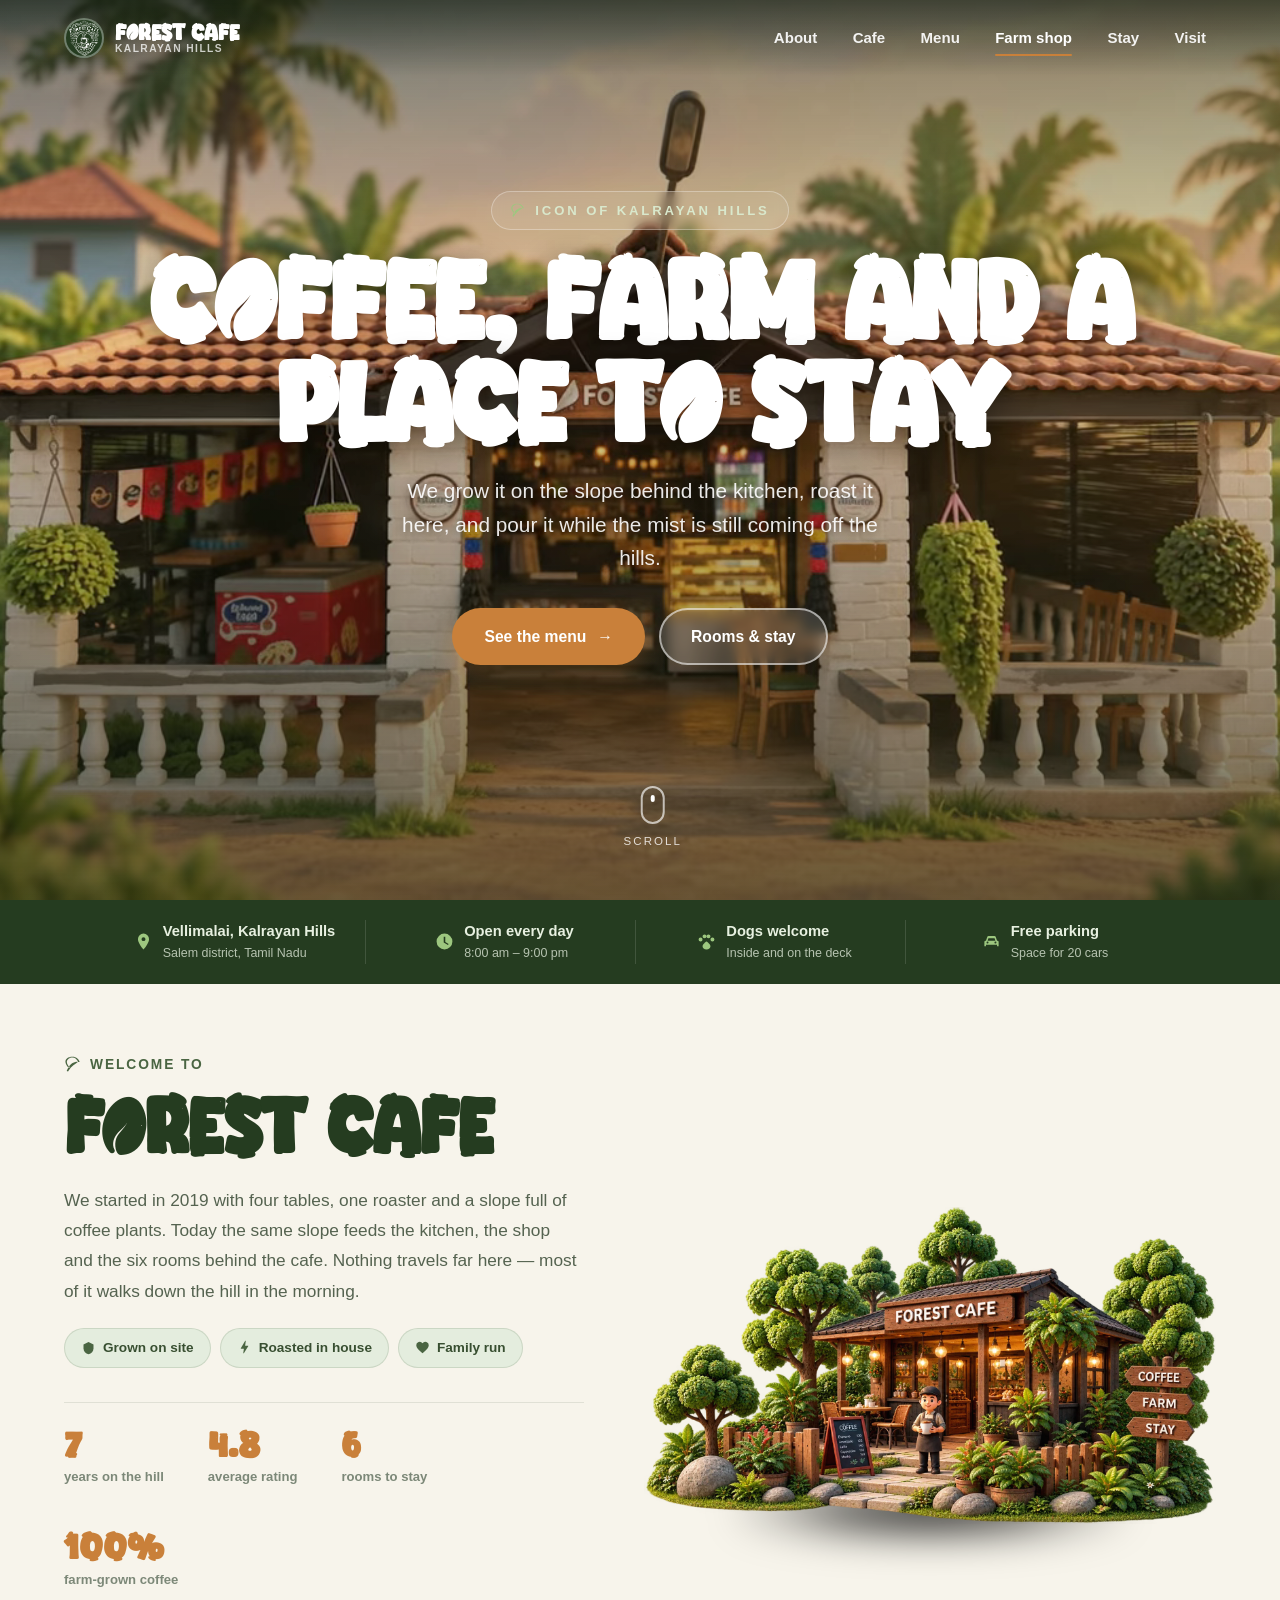
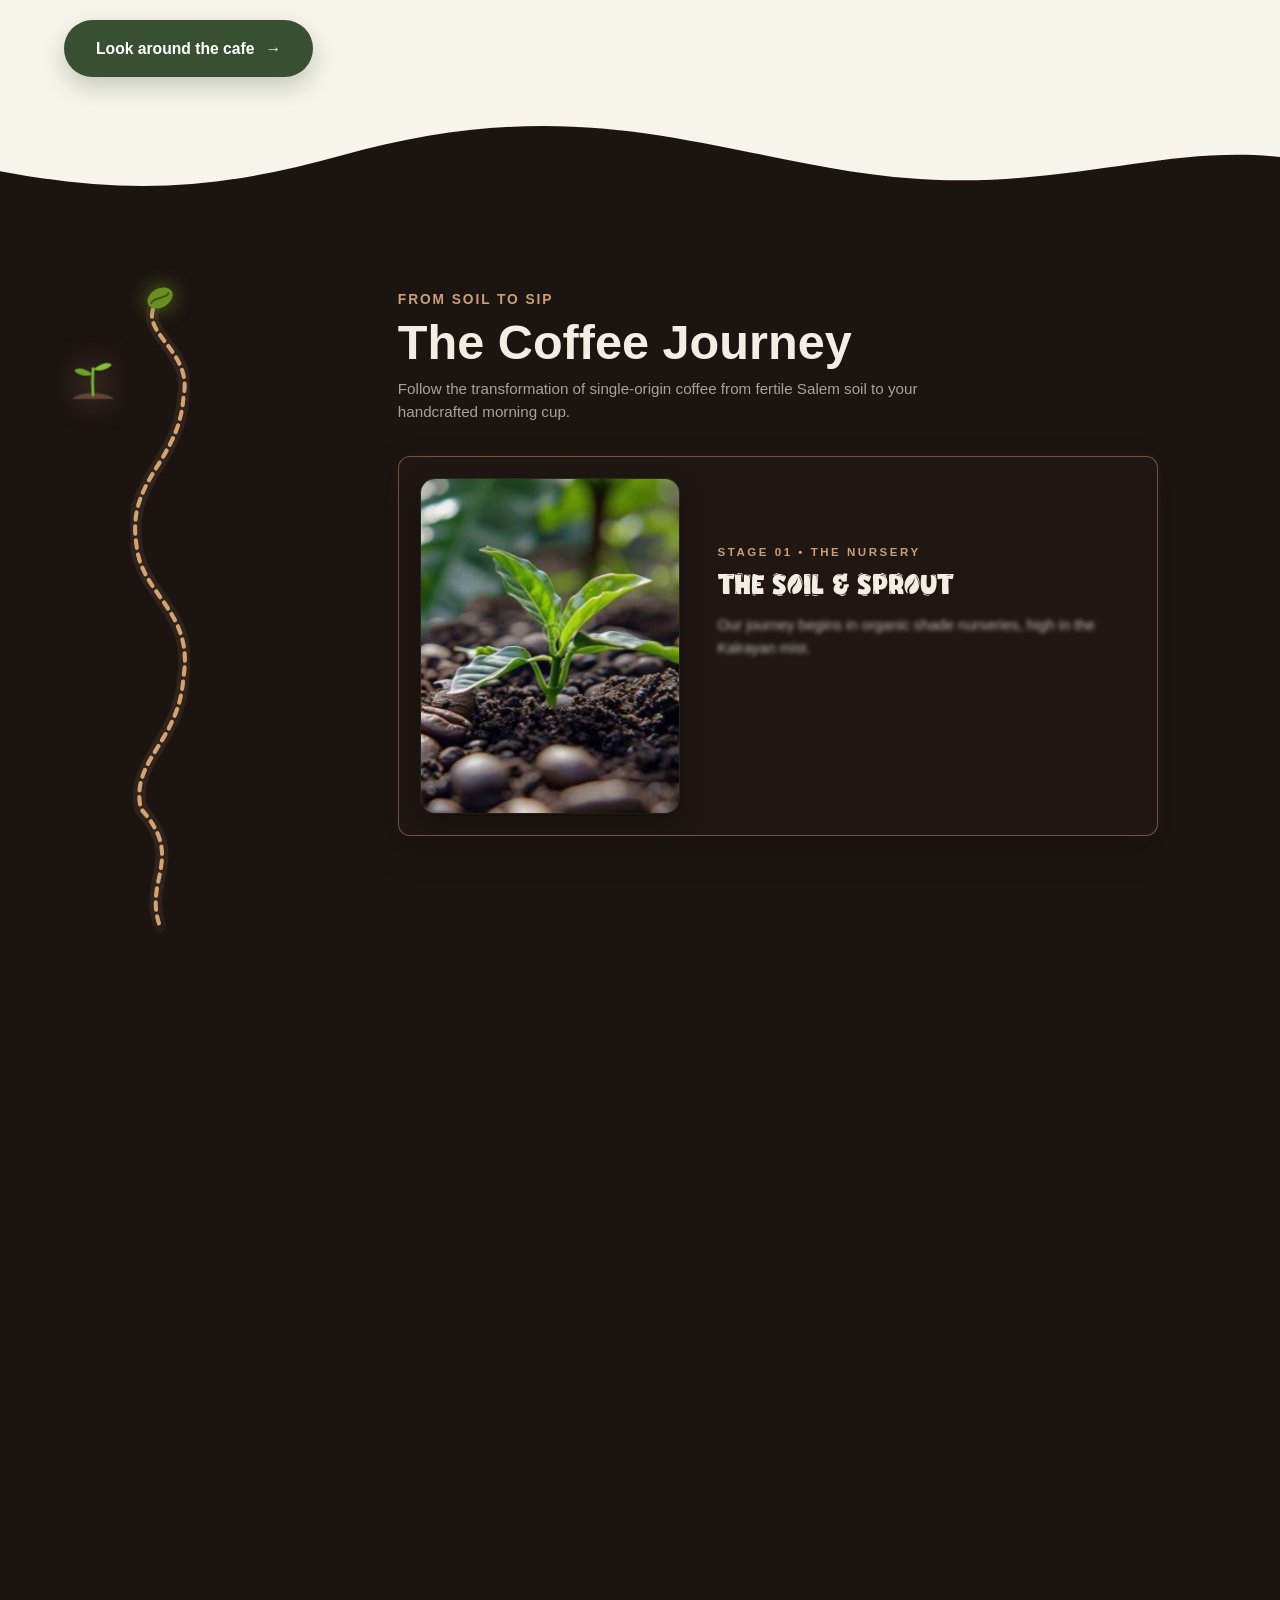
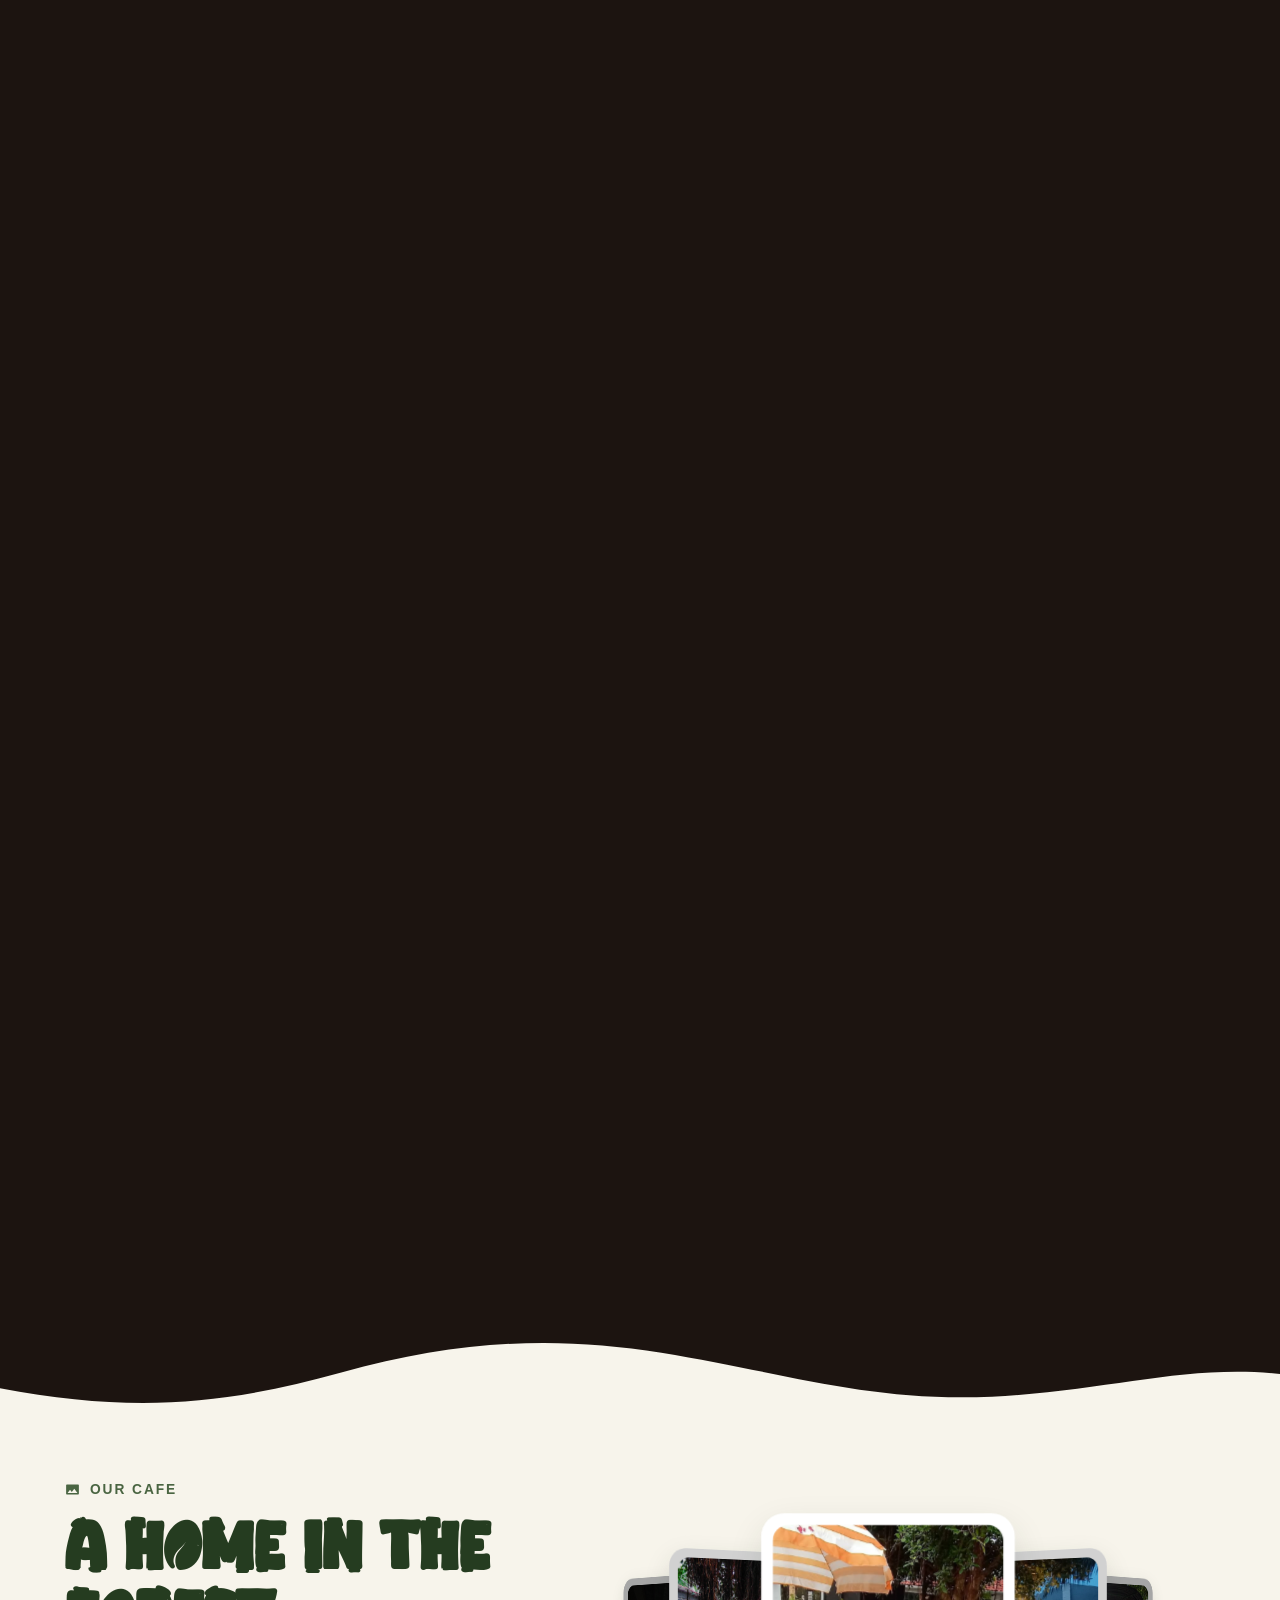
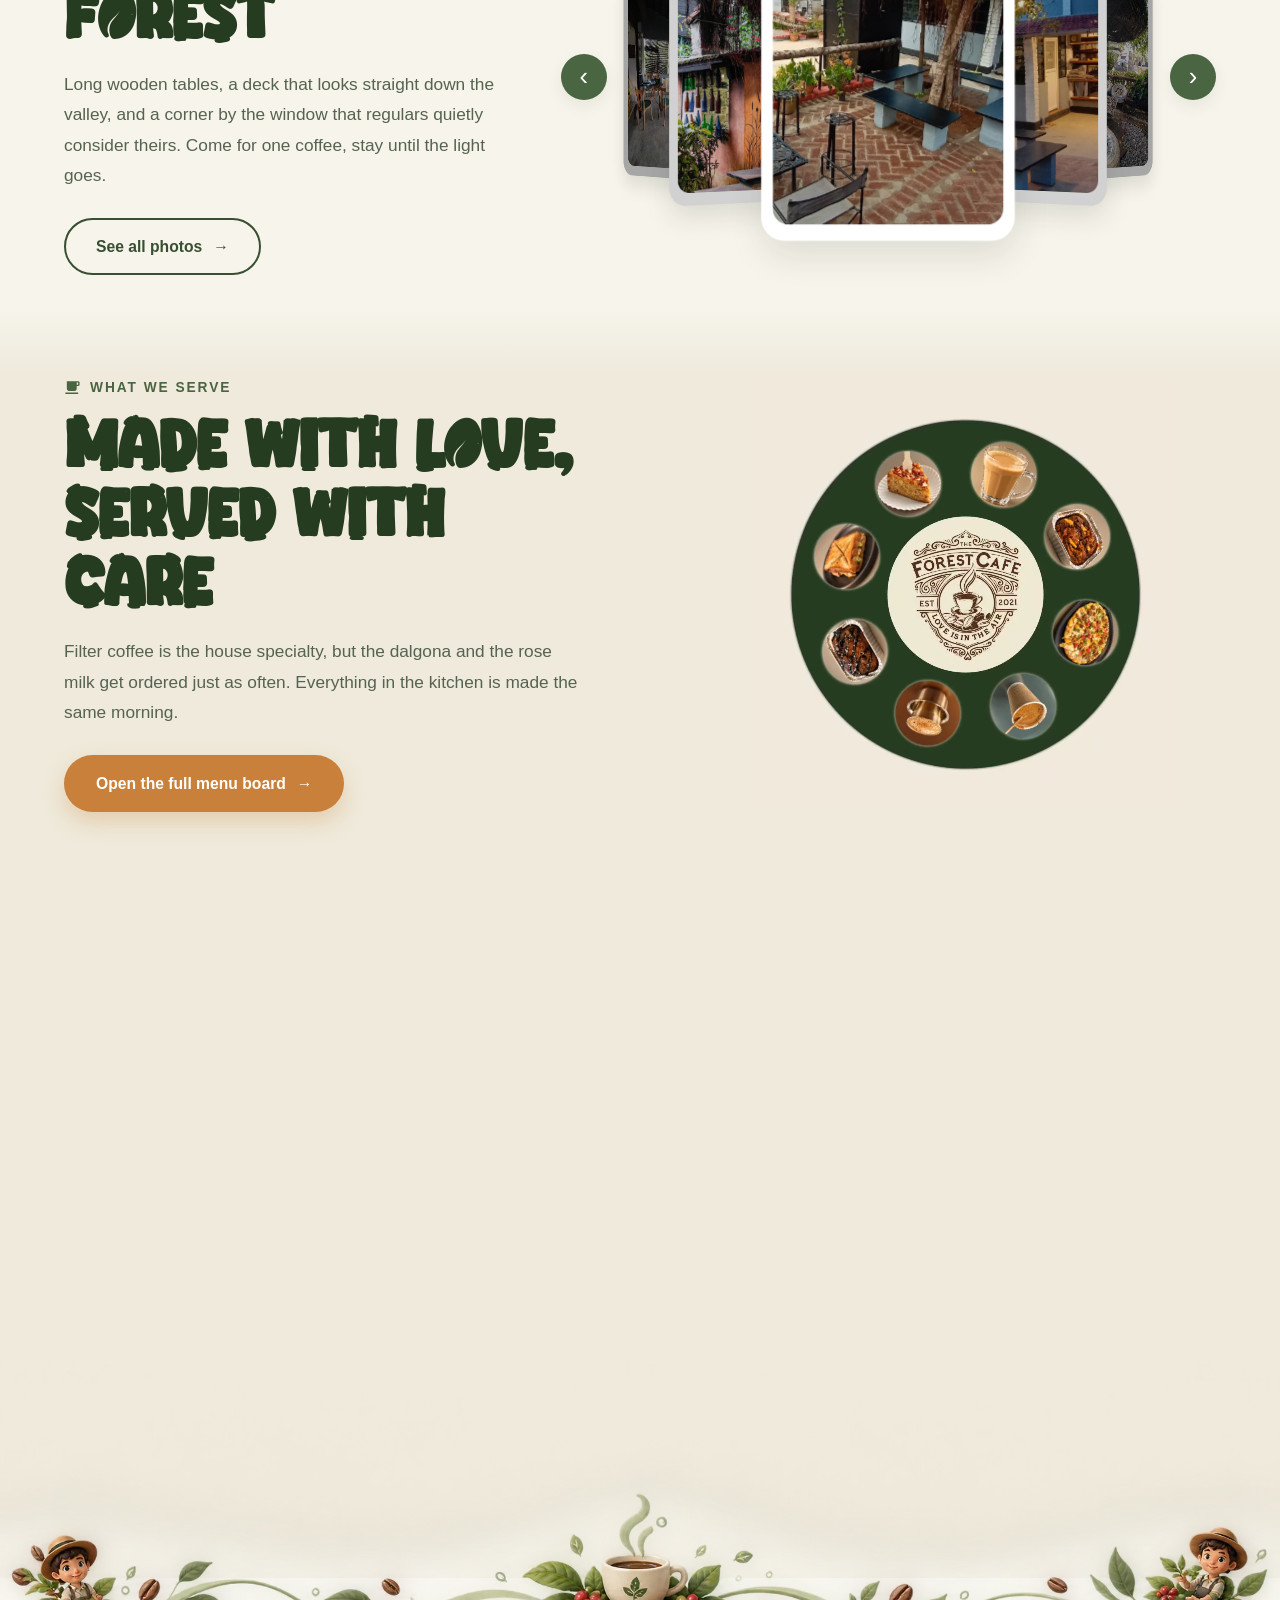
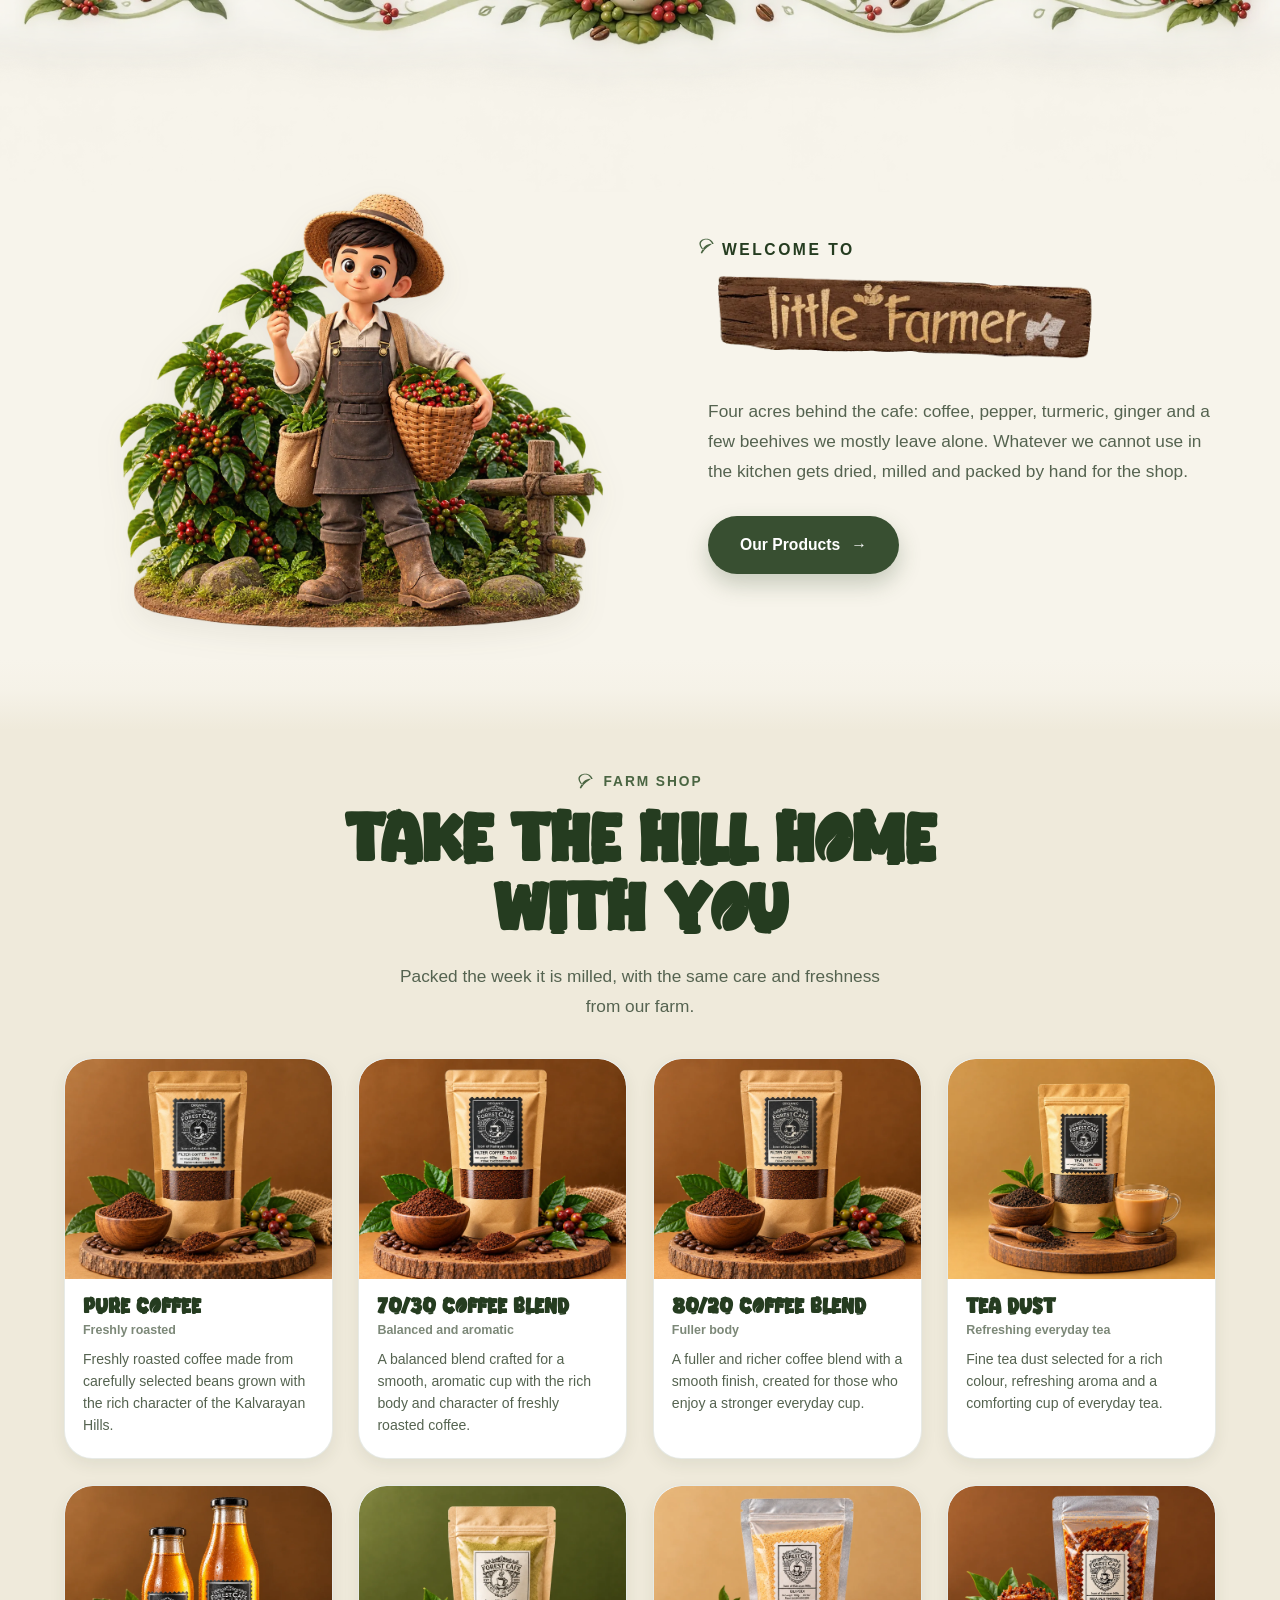
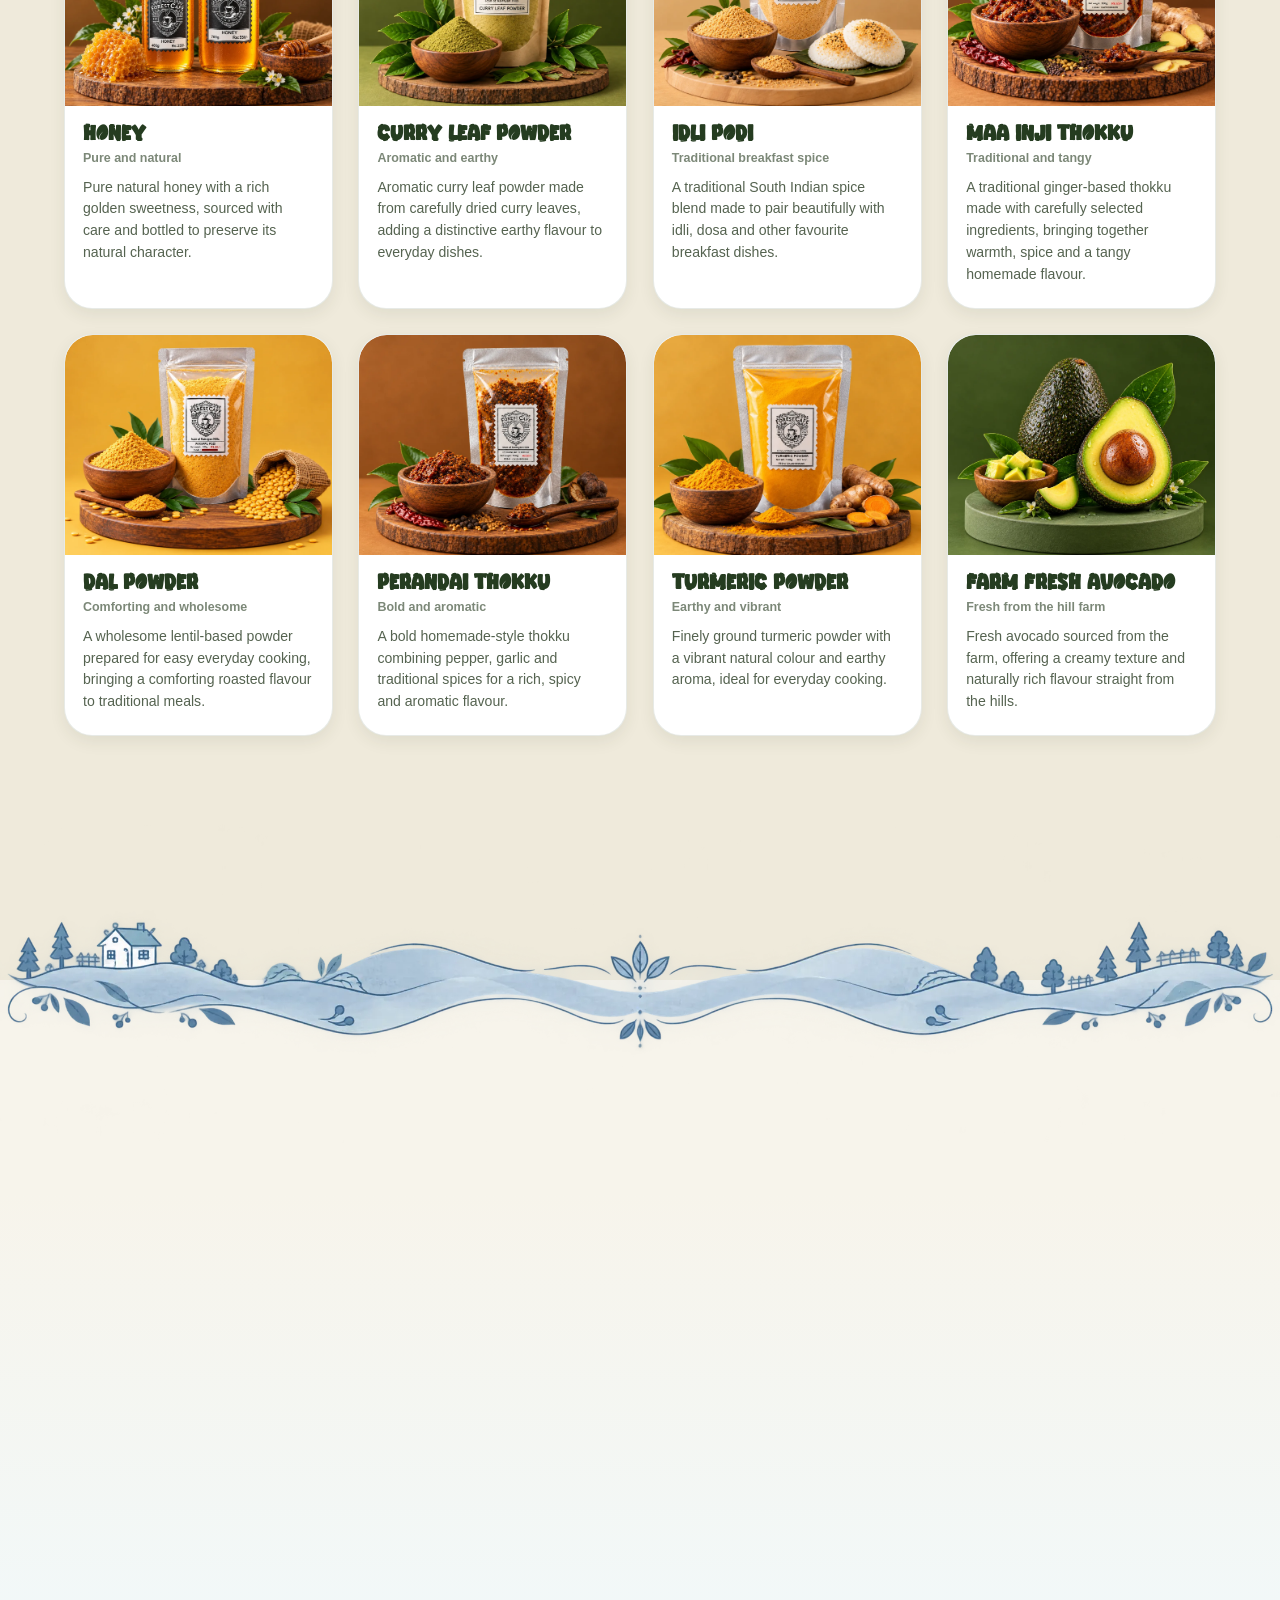
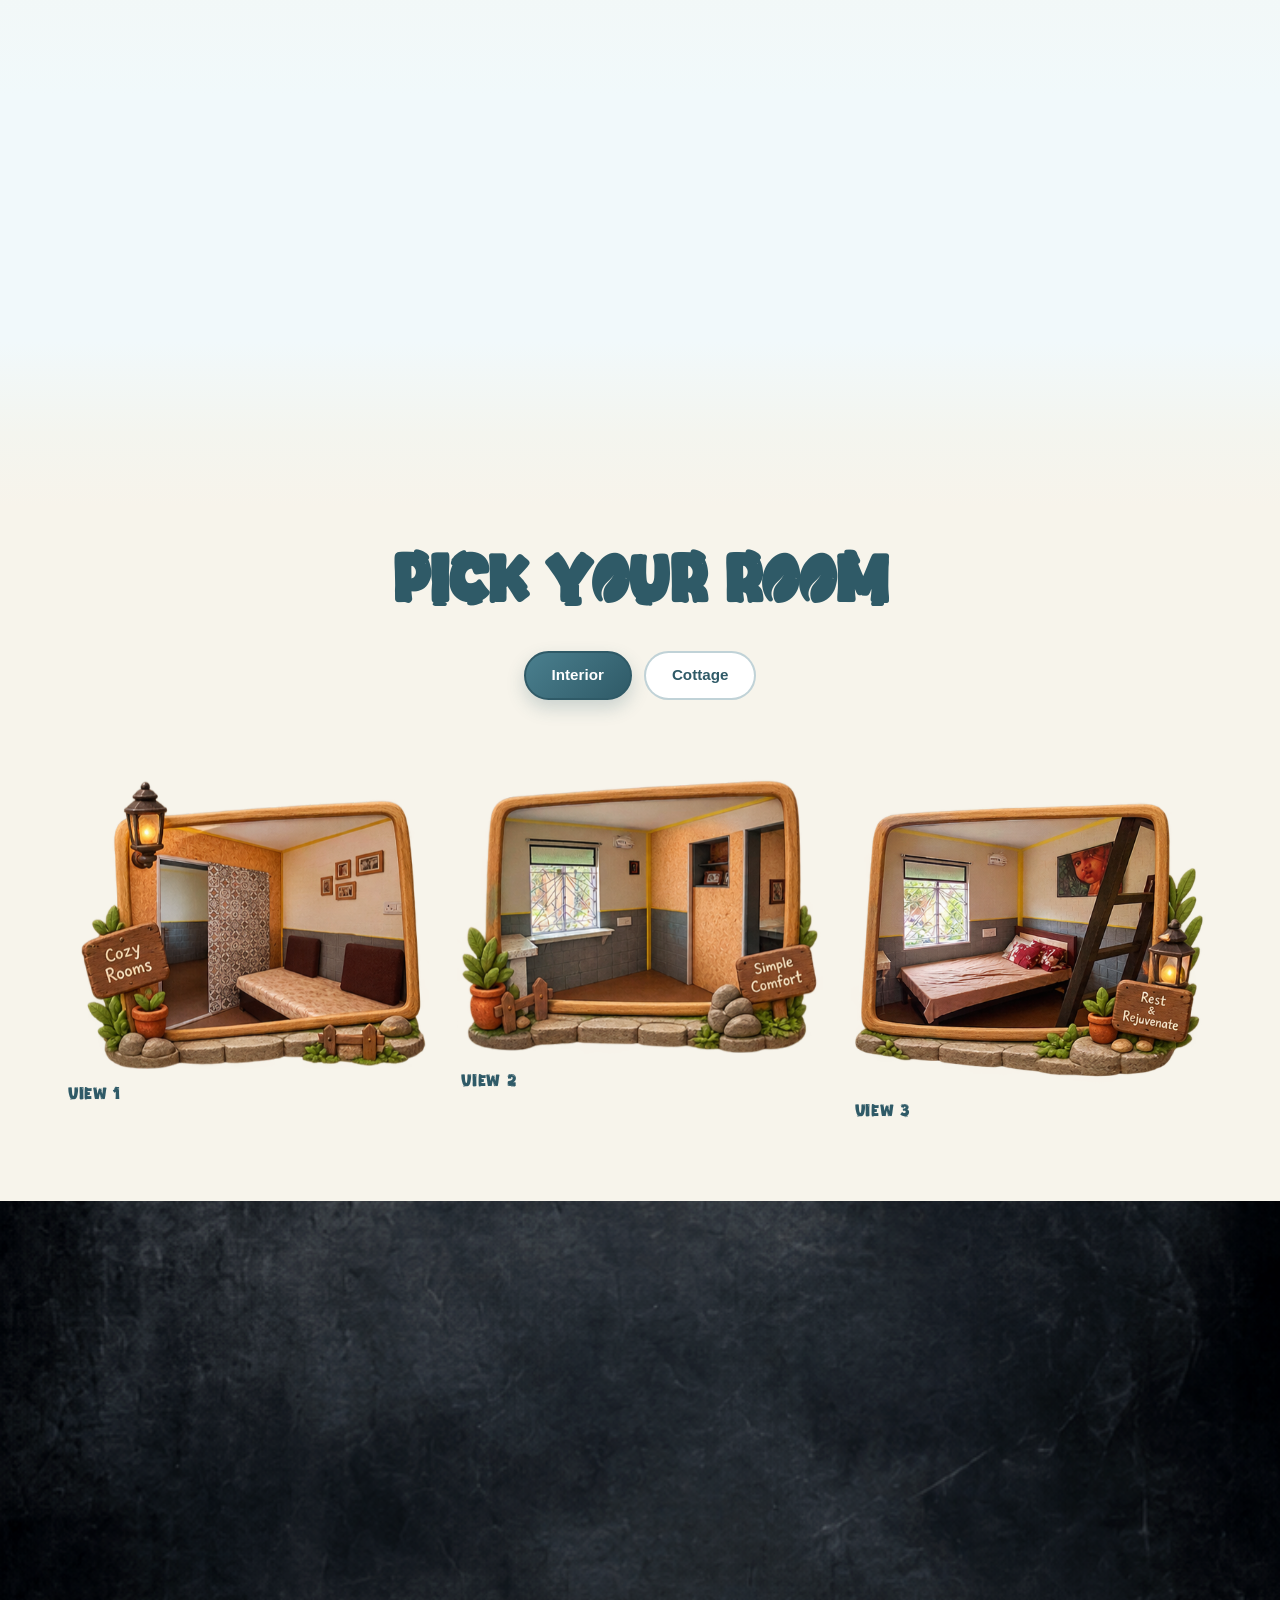
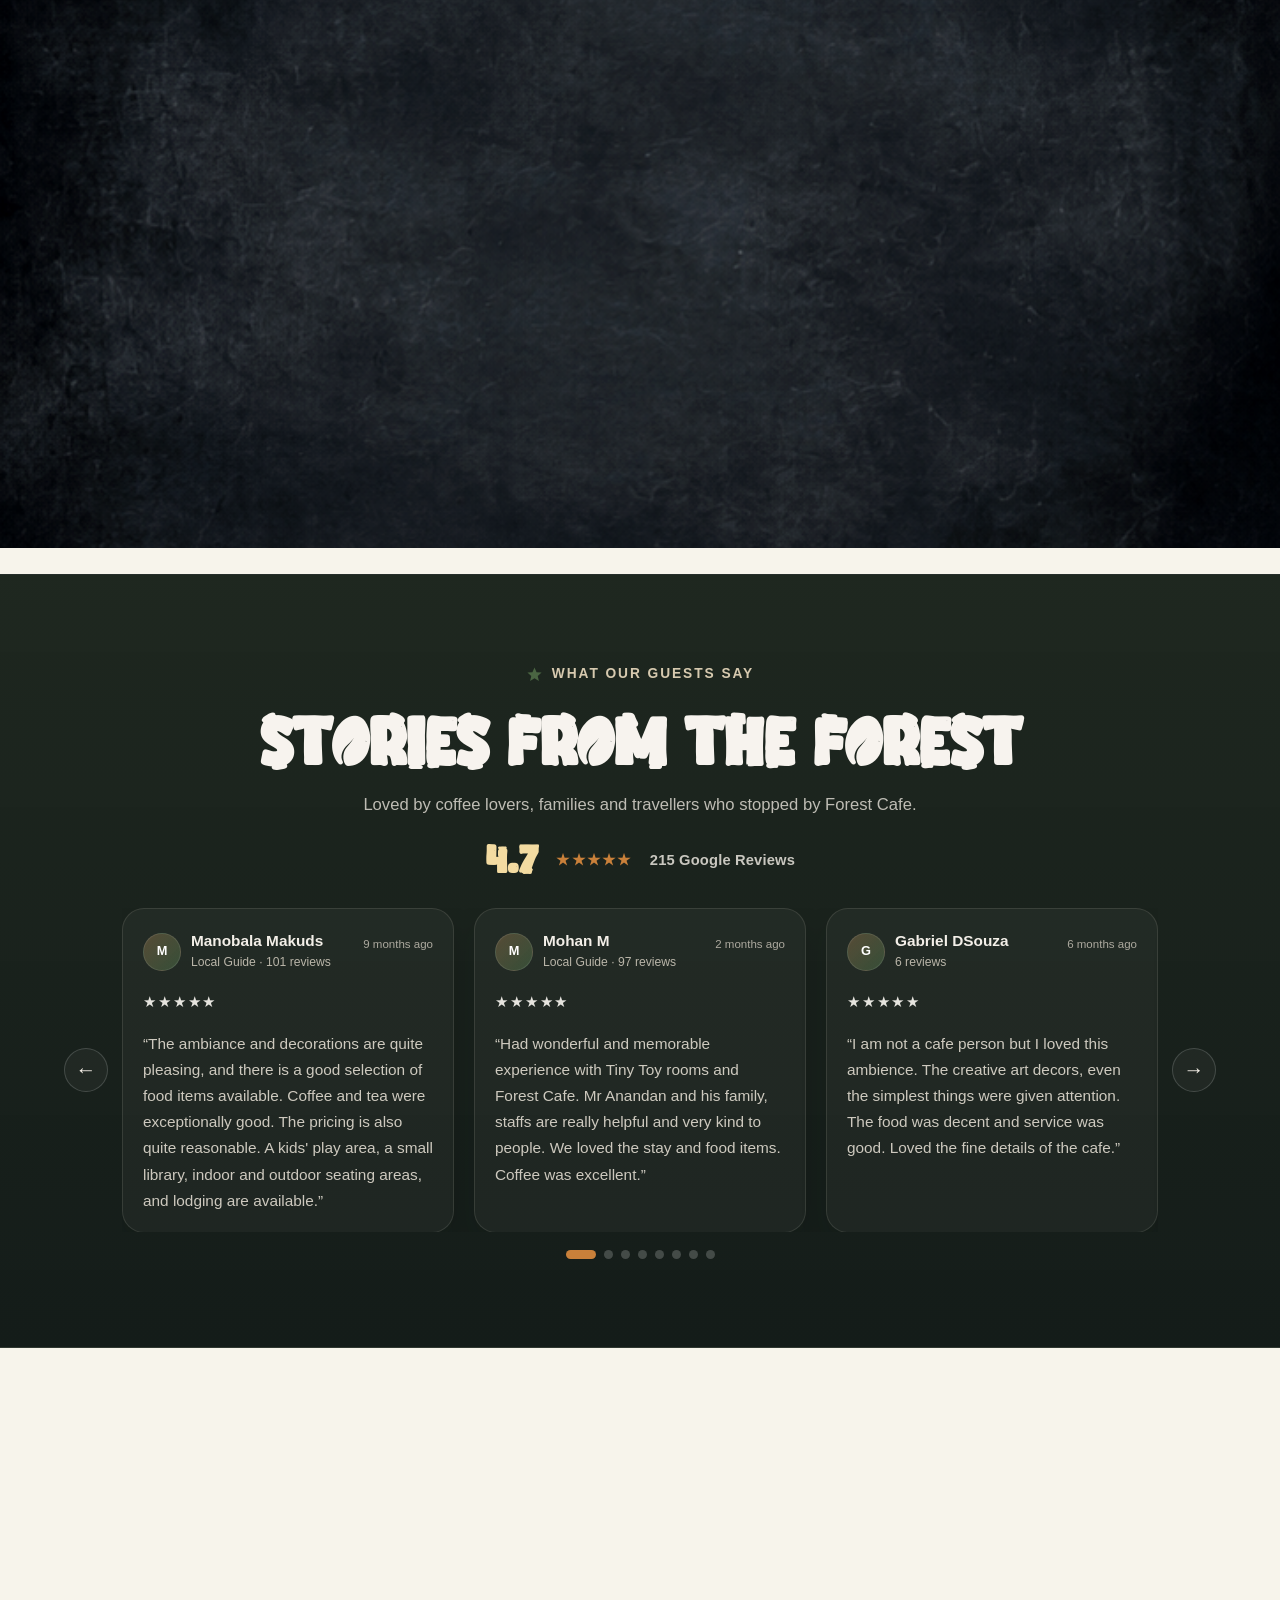
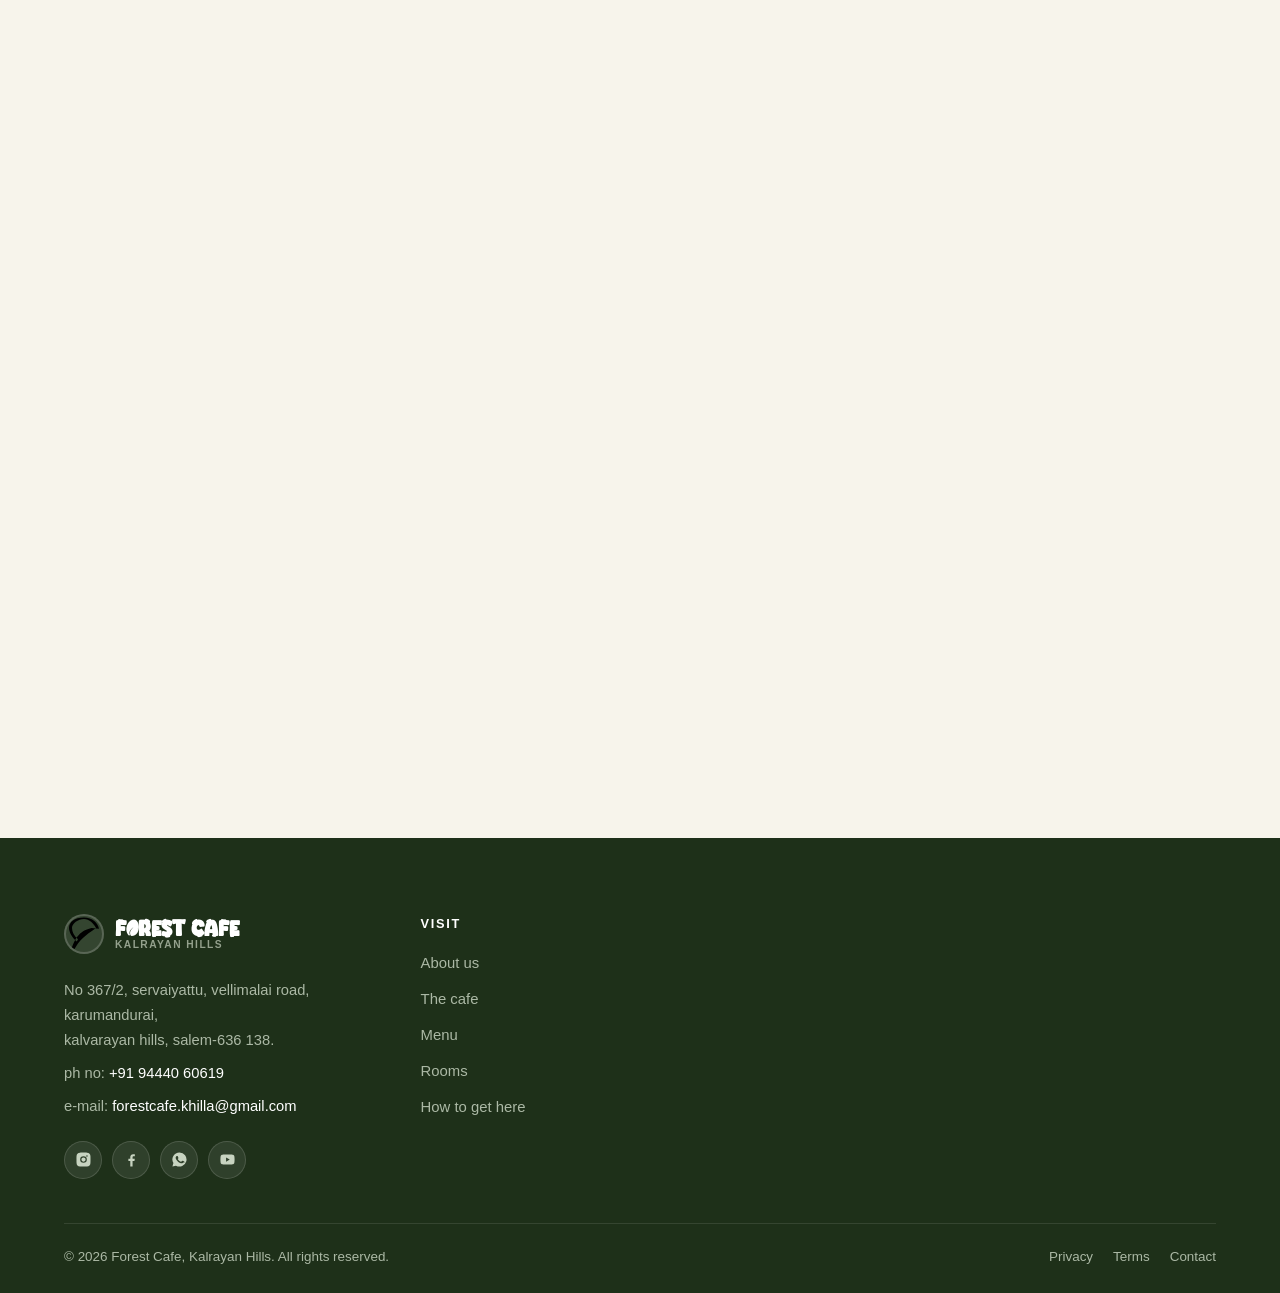
==== commit c64c89e6: "Update ForestCafe website" ====
--- a/index.html
+++ b/index.html
@@ -16,7 +16,7 @@
 <meta content="CafeImg/cafe-01.jpg" property="og:image"/>
 <meta content="en_IN" property="og:locale"/>
 <meta content="summary_large_image" name="twitter:card"/>
-<link href="data:image/svg+xml,&lt;svg xmlns='http://www.w3.org/2000/svg' viewBox='0 0 100 100'&gt;&lt;rect width='100' height='100' rx='22' fill='%23384F31'/&gt;&lt;path d='M72 30c-30 7-44 24-48 42l3 6 3-5c12-21 30-31 42-43z' fill='%23D8E9CB'/&gt;&lt;path d='M72 30C56 22 40 25 32 34c-9 10-6 25 4 33l-3 5c-13-10-17-28-7-40 11-13 33-15 46-2z' fill='%239DC77F'/&gt;&lt;/svg&gt;" rel="icon"/>
+<link href="logo.png" rel="icon" type="image/png"/>
 <link href="https://fonts.googleapis.com" rel="preconnect"/>
 <link crossorigin="" href="https://fonts.gstatic.com" rel="preconnect"/>
 <link href="https://fonts.googleapis.com/css2?family=Fredoka:wght@400;500;600;700&amp;family=Plus+Jakarta+Sans:wght@400;500;600;700;800&amp;display=swap" rel="stylesheet"/>
@@ -44,7 +44,7 @@
         }
     </script>
 </head>
-<body>
+<body data-page="site">
 <a class="skip-link" href="#main">Skip to content</a>
 <div aria-hidden="true" class="progress-bar" id="progressBar"></div>
 <!-- ============ PRELOADER ============ -->
@@ -76,7 +76,6 @@
 <li><a href="#menu">Menu</a></li>
 <li><a href="#shop">Farm shop</a></li>
 <li><a href="#stay">Stay</a></li>
-<li><a href="#owner-story">Our Story</a></li>
 <li><a href="#visit">Visit</a></li>
 </ul>
 </nav>
@@ -100,8 +99,8 @@
                 </svg>
                 Icon of Kalrayan Hills
             </span>
-            <h1 class="hero-title">Coffee, farm<br />and a place to stay</h1>
-            <p class="hero-tag">
+            <h1 class="hero-title" data-cms="heroTitle">Coffee, farm<br />and a place to stay</h1>
+            <p class="hero-tag" data-cms="heroText">
                 We grow it on the slope behind the kitchen, roast it here, and pour it while the
                 mist is still coming off the hills.
             </p>
@@ -157,8 +156,8 @@
                     </svg>
                     Welcome to
                 </span>
-                <h2 class="headline headline--xl">Forest Cafe</h2>
-                <p class="lede">
+                <h2 class="headline headline--xl" data-cms="aboutTitle">Forest Cafe</h2>
+                <p class="lede" data-cms="aboutText">
                     We started in 2019 with four tables, one roaster and a slope full of coffee plants.
                     Today the same slope feeds the kitchen, the shop and the six rooms behind the cafe.
                     Nothing travels far here — most of it walks down the hill in the morning.
@@ -702,83 +701,77 @@
                 <p class="lede">Packed the week it is milled, with the same care and freshness from our farm.</p>
             </div>
             <div class="products-grid reveal" id="productsGrid">
-                <article class="product-card" data-id="prod-1" data-img="farm/item1%20(1).png" data-name="Farm Product 1">
-                    <div class="product-img-wrap"><img alt="Farm product 1" loading="lazy" src="farm/item1%20(1).png" /></div>
-                    <h3 class="product-title">Farm Product 1</h3>
-                    <p class="product-weight">Fresh from the farm</p>
-                    <p class="product-desc">Small-batch product packed with care and natural goodness.</p>
+                <article class="product-card" data-id="prod-1" data-img="toWEBP/farmproducts/1-pure-coffee.webp" data-name="Pure Coffee">
+                    <div class="product-img-wrap"><img alt="Forest Cafe Pure Coffee" loading="lazy" src="toWEBP/farmproducts/1-pure-coffee.webp" /></div>
+                    <h3 class="product-title">Pure Coffee</h3>
+                    <p class="product-weight">Freshly roasted</p>
+                    <p class="product-desc">Freshly roasted coffee made from carefully selected beans grown with the rich character of the Kalvarayan Hills.</p>
                 </article>
-                <article class="product-card" data-id="prod-2" data-img="farm/item1%20(2).png" data-name="Farm Product 2">
-                    <div class="product-img-wrap"><img alt="Farm product 2" loading="lazy" src="farm/item1%20(2).png" /></div>
-                    <h3 class="product-title">Farm Product 2</h3>
-                    <p class="product-weight">Fresh from the farm</p>
-                    <p class="product-desc">Handpicked and prepared to keep the original farm taste intact.</p>
+                <article class="product-card" data-id="prod-2" data-img="toWEBP/farmproducts/2-70-30.webp" data-name="70/30 Coffee Blend">
+                    <div class="product-img-wrap"><img alt="Forest Cafe 70/30 Coffee Blend" loading="lazy" src="toWEBP/farmproducts/2-70-30.webp" /></div>
+                    <h3 class="product-title">70/30 Coffee Blend</h3>
+                    <p class="product-weight">Balanced and aromatic</p>
+                    <p class="product-desc">A balanced blend crafted for a smooth, aromatic cup with the rich body and character of freshly roasted coffee.</p>
                 </article>
-                <article class="product-card" data-id="prod-3" data-img="farm/item1%20(3).png" data-name="Farm Product 3">
-                    <div class="product-img-wrap"><img alt="Farm product 3" loading="lazy" src="farm/item1%20(3).png" /></div>
-                    <h3 class="product-title">Farm Product 3</h3>
-                    <p class="product-weight">Fresh from the farm</p>
-                    <p class="product-desc">Naturally grown ingredients prepared with the same care as our cafe kitchen.</p>
+                <article class="product-card" data-id="prod-3" data-img="toWEBP/farmproducts/3-80-20.webp" data-name="80/20 Coffee Blend">
+                    <div class="product-img-wrap"><img alt="Forest Cafe 80/20 Coffee Blend" loading="lazy" src="toWEBP/farmproducts/3-80-20.webp" /></div>
+                    <h3 class="product-title">80/20 Coffee Blend</h3>
+                    <p class="product-weight">Fuller body</p>
+                    <p class="product-desc">A fuller and richer coffee blend with a smooth finish, created for those who enjoy a stronger everyday cup.</p>
                 </article>
-                <article class="product-card" data-id="prod-4" data-img="farm/item1%20(4).png" data-name="Farm Product 4">
-                    <div class="product-img-wrap"><img alt="Farm product 4" loading="lazy" src="farm/item1%20(4).png" /></div>
-                    <h3 class="product-title">Farm Product 4</h3>
-                    <p class="product-weight">Fresh from the farm</p>
-                    <p class="product-desc">A wholesome farm product made in small batches for rich taste and freshness.</p>
+                <article class="product-card" data-id="prod-4" data-img="toWEBP/farmproducts/4-tea-powder.webp" data-name="Tea Dust">
+                    <div class="product-img-wrap"><img alt="Forest Cafe Tea Dust" loading="lazy" src="toWEBP/farmproducts/4-tea-powder.webp" /></div>
+                    <h3 class="product-title">Tea Dust</h3>
+                    <p class="product-weight">Refreshing everyday tea</p>
+                    <p class="product-desc">Fine tea dust selected for a rich colour, refreshing aroma and a comforting cup of everyday tea.</p>
                 </article>
-                <article class="product-card" data-id="prod-5" data-img="farm/item1%20(5).png" data-name="Farm Product 5">
-                    <div class="product-img-wrap"><img alt="Farm product 5" loading="lazy" src="farm/item1%20(5).png" /></div>
-                    <h3 class="product-title">Farm Product 5</h3>
-                    <p class="product-weight">Fresh from the farm</p>
-                    <p class="product-desc">Pure, natural, and full of flavor from our hillside garden and kitchen.</p>
+                <article class="product-card" data-id="prod-5" data-img="toWEBP/farmproducts/5-honey.webp" data-name="Honey">
+                    <div class="product-img-wrap"><img alt="Forest Cafe Honey" loading="lazy" src="toWEBP/farmproducts/5-honey.webp" /></div>
+                    <h3 class="product-title">Honey</h3>
+                    <p class="product-weight">Pure and natural</p>
+                    <p class="product-desc">Pure natural honey with a rich golden sweetness, sourced with care and bottled to preserve its natural character.</p>
                 </article>
-                <article class="product-card" data-id="prod-6" data-img="farm/item1%20(6).png" data-name="Farm Product 6">
-                    <div class="product-img-wrap"><img alt="Farm product 6" loading="lazy" src="farm/item1%20(6).png" /></div>
-                    <h3 class="product-title">Farm Product 6</h3>
-                    <p class="product-weight">Fresh from the farm</p>
-                    <p class="product-desc">A traditional farm staple prepared with natural ingredients and slow care.</p>
+                <article class="product-card" data-id="prod-6" data-img="toWEBP/farmproducts/6-curryleaf-powder.webp" data-name="Curry Leaf Powder">
+                    <div class="product-img-wrap"><img alt="Forest Cafe Curry Leaf Powder" loading="lazy" src="toWEBP/farmproducts/6-curryleaf-powder.webp" /></div>
+                    <h3 class="product-title">Curry Leaf Powder</h3>
+                    <p class="product-weight">Aromatic and earthy</p>
+                    <p class="product-desc">Aromatic curry leaf powder made from carefully dried curry leaves, adding a distinctive earthy flavour to everyday dishes.</p>
                 </article>
-                <article class="product-card" data-id="prod-7" data-img="farm/item1%20(7).png" data-name="Farm Product 7">
-                    <div class="product-img-wrap"><img alt="Farm product 7" loading="lazy" src="farm/item1%20(7).png" /></div>
-                    <h3 class="product-title">Farm Product 7</h3>
-                    <p class="product-weight">Fresh from the farm</p>
-                    <p class="product-desc">A handcrafted product from the farm, packed to preserve its natural aroma.</p>
+                <article class="product-card" data-id="prod-7" data-img="toWEBP/farmproducts/7-idly-podi.webp" data-name="Idli Podi">
+                    <div class="product-img-wrap"><img alt="Forest Cafe Idli Podi" loading="lazy" src="toWEBP/farmproducts/7-idly-podi.webp" /></div>
+                    <h3 class="product-title">Idli Podi</h3>
+                    <p class="product-weight">Traditional breakfast spice</p>
+                    <p class="product-desc">A traditional South Indian spice blend made to pair beautifully with idli, dosa and other favourite breakfast dishes.</p>
                 </article>
-                <article class="product-card" data-id="prod-8" data-img="farm/item1%20(8).png" data-name="Farm Product 8">
-                    <div class="product-img-wrap"><img alt="Farm product 8" loading="lazy" src="farm/item1%20(8).png" /></div>
-                    <h3 class="product-title">Farm Product 8</h3>
-                    <p class="product-weight">Fresh from the farm</p>
-                    <p class="product-desc">Clean ingredients, rich flavor, and the freshness of a working farm behind it.</p>
+                <article class="product-card" data-id="prod-8" data-img="toWEBP/farmproducts/8-maa-inji-thokku.webp" data-name="Maa Inji Thokku">
+                    <div class="product-img-wrap"><img alt="Forest Cafe Maa Inji Thokku" loading="lazy" src="toWEBP/farmproducts/8-maa-inji-thokku.webp" /></div>
+                    <h3 class="product-title">Maa Inji Thokku</h3>
+                    <p class="product-weight">Traditional and tangy</p>
+                    <p class="product-desc">A traditional ginger-based thokku made with carefully selected ingredients, bringing together warmth, spice and a tangy homemade flavour.</p>
                 </article>
-                <article class="product-card" data-id="prod-9" data-img="farm/item1%20(9).png" data-name="Farm Product 9">
-                    <div class="product-img-wrap"><img alt="Farm product 9" loading="lazy" src="farm/item1%20(9).png" /></div>
-                    <h3 class="product-title">Farm Product 9</h3>
-                    <p class="product-weight">Fresh from the farm</p>
-                    <p class="product-desc">Prepared with attention to taste, texture, and the earthy warmth of homegrown produce.</p>
+                <article class="product-card" data-id="prod-9" data-img="toWEBP/farmproducts/9-parupu-podi.webp" data-name="Dal Powder">
+                    <div class="product-img-wrap"><img alt="Forest Cafe Dal Powder" loading="lazy" src="toWEBP/farmproducts/9-parupu-podi.webp" /></div>
+                    <h3 class="product-title">Dal Powder</h3>
+                    <p class="product-weight">Comforting and wholesome</p>
+                    <p class="product-desc">A wholesome lentil-based powder prepared for easy everyday cooking, bringing a comforting roasted flavour to traditional meals.</p>
                 </article>
-                <article class="product-card" data-id="prod-10" data-img="farm/item1%20(10).png" data-name="Farm Product 10">
-                    <div class="product-img-wrap"><img alt="Farm product 10" loading="lazy" src="farm/item1%20(10).png" /></div>
-                    <h3 class="product-title">Farm Product 10</h3>
-                    <p class="product-weight">Fresh from the farm</p>
-                    <p class="product-desc">A small-batch farm favorite made from seasonal produce and time-honored methods.</p>
+                <article class="product-card" data-id="prod-10" data-img="toWEBP/farmproducts/10-pirandai-thokku.webp" data-name="Perandai Thokku">
+                    <div class="product-img-wrap"><img alt="Forest Cafe Perandai Thokku" loading="lazy" src="toWEBP/farmproducts/10-pirandai-thokku.webp" /></div>
+                    <h3 class="product-title">Perandai Thokku</h3>
+                    <p class="product-weight">Bold and aromatic</p>
+                    <p class="product-desc">A bold homemade-style thokku combining pepper, garlic and traditional spices for a rich, spicy and aromatic flavour.</p>
                 </article>
-                <article class="product-card" data-id="prod-11" data-img="farm/item1%20(11).png" data-name="Farm Product 11">
-                    <div class="product-img-wrap"><img alt="Farm product 11" loading="lazy" src="farm/item1%20(11).png" /></div>
-                    <h3 class="product-title">Farm Product 11</h3>
-                    <p class="product-weight">Fresh from the farm</p>
-                    <p class="product-desc">Pure ingredients cultivated and prepared by hand to preserve nature's flavor.</p>
+                <article class="product-card" data-id="prod-11" data-img="toWEBP/farmproducts/11-turmeric-powder.webp" data-name="Turmeric Powder">
+                    <div class="product-img-wrap"><img alt="Forest Cafe Turmeric Powder" loading="lazy" src="toWEBP/farmproducts/11-turmeric-powder.webp" /></div>
+                    <h3 class="product-title">Turmeric Powder</h3>
+                    <p class="product-weight">Earthy and vibrant</p>
+                    <p class="product-desc">Finely ground turmeric powder with a vibrant natural colour and earthy aroma, ideal for everyday cooking.</p>
                 </article>
-                <article class="product-card" data-id="prod-12" data-img="farm/item1%20(12).png" data-name="Farm Product 12">
-                    <div class="product-img-wrap"><img alt="Farm product 12" loading="lazy" src="farm/item1%20(12).png" /></div>
-                    <h3 class="product-title">Farm Product 12</h3>
-                    <p class="product-weight">Fresh from the farm</p>
-                    <p class="product-desc">A rich and natural farm product packed for everyday flavor and freshness.</p>
-                </article>
-                <article class="product-card" data-id="prod-13" data-img="farm/item1%20(13).png" data-name="Farm Product 13">
-                    <div class="product-img-wrap"><img alt="Farm product 13" loading="lazy" src="farm/item1%20(13).png" /></div>
-                    <h3 class="product-title">Farm Product 13</h3>
-                    <p class="product-weight">Fresh from the farm</p>
-                    <p class="product-desc">The final farm-made product in our collection, prepared with care and natural warmth.</p>
+                <article class="product-card" data-id="prod-12" data-img="toWEBP/farmproducts/12-avacado.webp" data-name="Farm Fresh Avocado">
+                    <div class="product-img-wrap"><img alt="Forest Cafe Farm Fresh Avocado" loading="lazy" src="toWEBP/farmproducts/12-avacado.webp" /></div>
+                    <h3 class="product-title">Farm Fresh Avocado</h3>
+                    <p class="product-weight">Fresh from the hill farm</p>
+                    <p class="product-desc">Fresh avocado sourced from the farm, offering a creamy texture and naturally rich flavour straight from the hills.</p>
                 </article>
             </div>
         </div>
@@ -819,7 +812,7 @@
                 </div>
                 <div class="stay-quote reveal">
                     <div class="stay-quote-media">
-                        <img alt="Illustration of a cosy room interior" loading="lazy" src="cot/item22.webp" />
+                        <img alt="Illustration of a cosy room interior" class="floating-img" loading="lazy" src="cot/item22.webp" />
                     </div>
                     <div class="stay-quote-copy">
                         <h2>Cosy rooms, big dreams</h2>
@@ -909,451 +902,198 @@
             </div>
         </section>
 
-<!-- =========================================================
-     OUR STORY / OWNER SECTION
-========================================================= -->
-<section
-    class="section owner-story-section"
-    id="owner-story"
-    aria-labelledby="owner-story-title"
->
-
-    <!-- Background -->
-    <img
-        class="owner-story-background"
-        src="Black.png"
-        alt=""
-        aria-hidden="true"
-    >
-
-    <div class="shell owner-story-shell">
-
-        <!-- =====================================================
-             STORY + OWNER PHOTO
-             STICKY PHOTO ENDS WHEN THIS ENTIRE GRID ENDS
-        ====================================================== -->
-        <div class="owner-story-content reveal">
-
-
-            <!-- =================================================
-                 STORY CONTENT
-            ================================================== -->
-            <div class="owner-story-copy">
-
-                <span class="eyebrow owner-story-eyebrow">
-                    OUR STORY
-                </span>
-
-
-                <h2
-                    class="headline owner-story-title"
-                    id="owner-story-title"
-                >
-                    FROM A SMALL FARM
-                    <br>
-                    TO THE FOREST
-                </h2>
-
-
-                <div class="owner-story-letter">
-
-
-                    <!-- =================================================
-                         INTRO
-                    ================================================== -->
-                    <div class="owner-story-block">
-
-                        <p>
-                            Our story started with a simple dream — to build
-                            something of our own, close to nature.
-                        </p>
-
-                        <p>
-                            After leaving Chennai, we bought 2.5 acres of land
-                            in a quiet village and started our own farm. We
-                            slowly grew coffee, pepper, banana, coconut, fruits,
-                            spices and silver oak trees.
-                        </p>
-
-                        <p>
-                            With time, the small farm became something more.
-                        </p>
-
-                    </div>
-
-
-                    <!-- =================================================
-                         FROM FARM TO CAFE
-                    ================================================== -->
-                    <div class="owner-story-block">
-
-                        <h3 class="owner-story-subtitle">
-                            FROM THE FARM TO THE CAFE
-                        </h3>
-
-                        <p>
-                            In 2021, we opened
-                            <strong>The Forest Cafe</strong>
-                            in the beautiful Kalrayan Hills.
-                        </p>
-
-                        <p>
-                            We wanted to bring the taste of our farm to the
-                            people who visited us. Our coffee, Podi Chai and
-                            honey became some of the special things we shared.
-                        </p>
-
-                        <p>
-                            Our honey comes from the beehives on our own farm.
-                            Our coffee and Podi Chai are made with the same
-                            care and love that went into growing our farm.
-                        </p>
-
-                    </div>
-
-
-                    <!-- =================================================
-                         PERSON BEHIND THE STORY
-                    ================================================== -->
-                    <div class="owner-story-block">
-
-                        <h3 class="owner-story-subtitle">
-                            THE PERSON BEHIND THE STORY
-                        </h3>
-
-                        <div class="owner-story-text">
-
-                            <p>
-                                Behind this journey is an
-                                <strong>Art Director, Artist and Creator</strong>
-                                who has always loved creating new things.
-                            </p>
-
-                            <p>
-                                He has worked in films and advertising,
-                                including projects such as
-                                <strong>Jeeva</strong> and
-                                <strong>Vennila Kabadi Kuzhu</strong>,
-                                and has worked on more than 500 advertisements.
-                            </p>
-
-                            <p>
-                                For him, creativity is not only about films or
-                                advertising. He also loves seeing old and
-                                unused things and finding new ways to make them
-                                useful and beautiful.
-                            </p>
-
-                            <p>
-                                That same creativity helped turn a small piece
-                                of land into a farm, and the farm into
-                                <strong>The Forest Cafe.</strong>
-                            </p>
-
-                        </div>
-
-                    </div>
-
-
-                    <!-- =================================================
-                         CLOSING STATEMENT
-                         THIS IS THE END OF THE STICKY PHOTO AREA
-                    ================================================== -->
-                    <div class="owner-story-block owner-story-closing">
-
-                        <p>
-                            Today, The Forest Cafe is more than just a cafe.
-                        </p>
-
-                        <p>
-                            It is our journey —
-                            <strong>
-                                from Chennai to the farm, from the farm to
-                                the forest, and from a simple idea to
-                                something real.
-                            </strong>
-                        </p>
-
-                        <p class="owner-story-final">
-                            And our story is still growing.
-                        </p>
-
-                    </div>
-
-                </div>
-
-            </div>
-
-
-            <!-- =================================================
-                 OWNER PHOTO
-
-                 STICKY EFFECT IS LIMITED TO
-                 .owner-story-content
-            ================================================== -->
-            <div class="owner-photo-wrap">
-
-                <div class="owner-photo">
-
-                    <img
-                        class="owner-photo-image"
-                        src="owner.jpeg"
-                        alt="Owner of The Forest Cafe"
-                    >
-
-                    <!-- Text placeholder over bottom of image -->
-                    <div class="owner-photo-caption">
-
-                        <span class="owner-photo-name">
-                            OWNER NAME
-                        </span>
-
-                        <span class="owner-photo-role">
-                            ART DIRECTOR • ARTIST • CREATOR
-                        </span>
-
-                    </div>
-
-                </div>
-
-            </div>
-
+        <div class="stay-feature-banner" aria-label="Forest Cafe feature image">
+            <img alt="Forest Cafe feature image" loading="lazy" src="Black.png" />
         </div>
 
-
-        <!-- =====================================================
-             CREATOR PHILOSOPHY
-
-             OUTSIDE STORY + PHOTO GRID
-             THEREFORE PHOTO STICKY EFFECT ENDS BEFORE THIS
-        ====================================================== -->
-        <div class="creator-philosophy-section">
-
-            <div class="creator-philosophy">
-
-                <div class="creator-philosophy-label">
-                    CREATIVE PHILOSOPHY
-                </div>
-
-                <div class="creator-philosophy-quote">
-
-                    <span class="creator-quote-mark">
-                        “
-                    </span>
-
-                    <h3>
-                        NOTHING IS REALLY
-                        <br>
-                        USELESS. SOMETIMES IT
-                        <br>
-                        JUST NEEDS A DIFFERENT
-                        <br>
-                        IMAGINATION.
-                    </h3>
-
-                </div>
-
-            </div>
-
-        </div>
-
-
-        <!-- =====================================================
-             ART & DRAWING CLASSES
-
-             ALSO OUTSIDE STORY + PHOTO GRID
-             CENTRED UNDER CREATOR PHILOSOPHY
-        ====================================================== -->
-        <div class="art-class-section">
-
-            <!-- TOP -->
-            <div class="art-class-top">
-
-                <span class="art-class-label">
-                    SOMETHING NEW IS GROWING
-                </span>
-
-                <span class="art-class-badge">
-                    COMING SOON
-                </span>
-
-            </div>
-
-
-            <!-- TITLE -->
-            <h3 class="art-class-title">
-                ART &amp; DRAWING
-                <br>
-                <span>CLASSES</span>
-            </h3>
-
-
-            <!-- DESCRIPTION -->
-            <p class="art-class-description">
-                A creative sanctuary to learn, experiment and discover your
-                own way of seeing the world through fine art, sketching,
-                and sustainable handcrafts.
-            </p>
-
-
-            <!-- =================================================
-                 CSS CREATED VISUAL CARDS
-            ================================================== -->
-            <div class="art-class-gallery">
-
-
-                <!-- CARD 1 -->
-                <div class="art-class-card art-card-open">
-
-
-                </div>
-
-
-                <!-- CARD 2 -->
-                <div class="art-class-card art-card-supplies">
-
-             
-                </div>
-
-
-                <!-- CARD 3 -->
-                <div class="art-class-card art-card-cafe">
-
-                   
-                </div>
-
-
-                <!-- CARD 4 -->
-                <div class="art-class-card art-card-board">
-
-                    
-
-                </div>
-
-            </div>
-
-
-            <!-- BOTTOM -->
-            <div class="art-class-bottom">
-
-                <span>
-                    LEARN • DRAW • CREATE
-                </span>
-
-            </div>
-
-        </div>
-
-    </div>
-
-</section>
-
-    <!-- ============ REVIEWS ============ -->
-        <section class="section" id="reviews">
+        <!-- ============ CUSTOMER REVIEWS ============ -->
+        <section class="section reviews-section reveal" id="customer-reviews">
             <div class="shell">
-                <div class="section-head reveal">
+                <div class="reviews-header">
                     <span class="eyebrow" style="justify-content:center">
                         <svg viewbox="0 0 24 24">
                             <path d="m12 17.3 6.2 3.7-1.6-7 5.4-4.7-7.1-.6L12 2 9.1 8.7 2 9.3l5.4 4.7-1.6 7z"></path>
                         </svg>
-                        What people say
+                        WHAT OUR GUESTS SAY
                     </span>
-                    <h2 class="headline">Worth the drive up</h2>
-                </div>
-                <div class="quote-track reveal">
-                    <figure class="quote-card">
-                        <div aria-label="5 out of 5" class="stars">
-                            <svg viewbox="0 0 24 24">
-                                <path d="m12 17.3 6.2 3.7-1.6-7 5.4-4.7-7.1-.6L12 2 9.1 8.7 2 9.3l5.4 4.7-1.6 7z"></path>
-                            </svg>
-                            <svg viewbox="0 0 24 24">
-                                <path d="m12 17.3 6.2 3.7-1.6-7 5.4-4.7-7.1-.6L12 2 9.1 8.7 2 9.3l5.4 4.7-1.6 7z"></path>
-                            </svg>
-                            <svg viewbox="0 0 24 24">
-                                <path d="m12 17.3 6.2 3.7-1.6-7 5.4-4.7-7.1-.6L12 2 9.1 8.7 2 9.3l5.4 4.7-1.6 7z"></path>
-                            </svg>
-                            <svg viewbox="0 0 24 24">
-                                <path d="m12 17.3 6.2 3.7-1.6-7 5.4-4.7-7.1-.6L12 2 9.1 8.7 2 9.3l5.4 4.7-1.6 7z"></path>
-                            </svg>
-                            <svg viewbox="0 0 24 24">
-                                <path d="m12 17.3 6.2 3.7-1.6-7 5.4-4.7-7.1-.6L12 2 9.1 8.7 2 9.3l5.4 4.7-1.6 7z"></path>
-                            </svg>
+                    <h2 class="headline">Stories from the Forest</h2>
+                    <p class="lede">
+                        Loved by coffee lovers, families and travellers who stopped by Forest Cafe.
+                    </p>
+                </div>
+
+                <div class="reviews-summary" aria-label="Forest Cafe average rating summary">
+                    <div class="reviews-score">4.7</div>
+                    <div class="reviews-stars" aria-label="4.7 out of 5 stars">★★★★★</div>
+                    <div class="reviews-count">215 Google Reviews</div>
+                </div>
+
+                <div class="reviews-slider" data-slider>
+                    <button class="reviews-control reviews-control--prev" type="button" aria-label="Previous reviews">
+                        <span aria-hidden="true">←</span>
+                    </button>
+                    <div class="reviews-viewport">
+                        <div class="reviews-track">
+                            <article class="review-card">
+                                <div class="review-card-top">
+                                    <div class="review-author-wrap">
+                                        <span class="review-avatar" aria-hidden="true">M</span>
+                                        <div>
+                                            <div class="review-author">Manobala Makuds</div>
+                                            <div class="review-meta">Local Guide · 101 reviews</div>
+                                        </div>
+                                    </div>
+                                    <span class="review-time">9 months ago</span>
+                                </div>
+                                <div class="review-stars" aria-label="5 out of 5 stars">★★★★★</div>
+                                <p class="review-text">“The ambiance and decorations are quite pleasing, and there is a good selection of food items available. Coffee and tea were exceptionally good. The pricing is also quite reasonable. A kids' play area, a small library, indoor and outdoor seating areas, and lodging are available.”</p>
+                            </article>
+
+                            <article class="review-card">
+                                <div class="review-card-top">
+                                    <div class="review-author-wrap">
+                                        <span class="review-avatar" aria-hidden="true">M</span>
+                                        <div>
+                                            <div class="review-author">Mohan M</div>
+                                            <div class="review-meta">Local Guide · 97 reviews</div>
+                                        </div>
+                                    </div>
+                                    <span class="review-time">2 months ago</span>
+                                </div>
+                                <div class="review-stars" aria-label="5 out of 5 stars">★★★★★</div>
+                                <p class="review-text">“Had wonderful and memorable experience with Tiny Toy rooms and Forest Cafe. Mr Anandan and his family, staffs are really helpful and very kind to people. We loved the stay and food items. Coffee was excellent.”</p>
+                            </article>
+
+                            <article class="review-card">
+                                <div class="review-card-top">
+                                    <div class="review-author-wrap">
+                                        <span class="review-avatar" aria-hidden="true">G</span>
+                                        <div>
+                                            <div class="review-author">Gabriel DSouza</div>
+                                            <div class="review-meta">6 reviews</div>
+                                        </div>
+                                    </div>
+                                    <span class="review-time">6 months ago</span>
+                                </div>
+                                <div class="review-stars" aria-label="5 out of 5 stars">★★★★★</div>
+                                <p class="review-text">“I am not a cafe person but I loved this ambience. The creative art decors, even the simplest things were given attention. The food was decent and service was good. Loved the fine details of the cafe.”</p>
+                            </article>
+
+                            <article class="review-card">
+                                <div class="review-card-top">
+                                    <div class="review-author-wrap">
+                                        <span class="review-avatar" aria-hidden="true">G</span>
+                                        <div>
+                                            <div class="review-author">Gowthaman V</div>
+                                            <div class="review-meta">8 reviews</div>
+                                        </div>
+                                    </div>
+                                    <span class="review-time">1 year ago</span>
+                                </div>
+                                <div class="review-stars" aria-label="5 out of 5 stars">★★★★★</div>
+                                <p class="review-text">“It's a good resort to stay, beautiful rooms, foods are of good quality, tasty, the restaurant and its surroundings with lots of arts and crafts looks very beautiful. Ultimately the owner couple are very friendly and hospitable.”</p>
+                            </article>
+
+                            <article class="review-card">
+                                <div class="review-card-top">
+                                    <div class="review-author-wrap">
+                                        <span class="review-avatar" aria-hidden="true">D</span>
+                                        <div>
+                                            <div class="review-author">Dheeraj Aithal</div>
+                                            <div class="review-meta">Local Guide · 81 reviews</div>
+                                        </div>
+                                    </div>
+                                    <span class="review-time">7 months ago</span>
+                                </div>
+                                <div class="review-stars" aria-label="5 out of 5 stars">★★★★★</div>
+                                <p class="review-text">“A treasure in this part of the world. Their cakes were lovely and the design of the place was beautiful. The cappuccino though I would avoid, but overall a memorable place to visit around this region.”</p>
+                            </article>
+
+                            <article class="review-card">
+                                <div class="review-card-top">
+                                    <div class="review-author-wrap">
+                                        <span class="review-avatar" aria-hidden="true">V</span>
+                                        <div>
+                                            <div class="review-author">varadan bathmanaban</div>
+                                            <div class="review-meta">5 reviews</div>
+                                        </div>
+                                    </div>
+                                    <span class="review-time">2 years ago</span>
+                                </div>
+                                <div class="review-stars" aria-label="5 out of 5 stars">★★★★★</div>
+                                <p class="review-text">“We were quite surprised to find such an amazing ambience and warm service. Only the best coffee shop in Kalvarayan hills. Planning to take family as well.”</p>
+                            </article>
+
+                            <article class="review-card">
+                                <div class="review-card-top">
+                                    <div class="review-author-wrap">
+                                        <span class="review-avatar" aria-hidden="true">M</span>
+                                        <div>
+                                            <div class="review-author">Muthamil Selvan</div>
+                                            <div class="review-meta">Local Guide · 16 reviews</div>
+                                        </div>
+                                    </div>
+                                    <span class="review-time">9 months ago</span>
+                                </div>
+                                <div class="review-stars" aria-label="5 out of 5 stars">★★★★★</div>
+                                <p class="review-text">“Chill spot! Cosy vibes, creative decor, and decent eats. Perfect for a catch-up or work session. Would head back for the vibes alone.”</p>
+                            </article>
+
+                            <article class="review-card">
+                                <div class="review-card-top">
+                                    <div class="review-author-wrap">
+                                        <span class="review-avatar" aria-hidden="true">V</span>
+                                        <div>
+                                            <div class="review-author">vaasu prasath</div>
+                                            <div class="review-meta">8 reviews</div>
+                                        </div>
+                                    </div>
+                                    <span class="review-time">7 months ago</span>
+                                </div>
+                                <div class="review-stars" aria-label="5 out of 5 stars">★★★★★</div>
+                                <p class="review-text">“The atmosphere at Forest Cafe is awesome, and the food is very good. The cold coffee and filter coffee are especially excellent, and the sandwiches are tasty as well. The Maa Inji pickle is simply ultimate.”</p>
+                            </article>
+
+                            <article class="review-card">
+                                <div class="review-card-top">
+                                    <div class="review-author-wrap">
+                                        <span class="review-avatar" aria-hidden="true">N</span>
+                                        <div>
+                                            <div class="review-author">Niranjankumar E</div>
+                                            <div class="review-meta">Local Guide · 46 reviews</div>
+                                        </div>
+                                    </div>
+                                    <span class="review-time">1 year ago</span>
+                                </div>
+                                <div class="review-stars" aria-label="5 out of 5 stars">★★★★★</div>
+                                <p class="review-text">“Wonderful ambience. Great snacks options! It's so delicious.”</p>
+                            </article>
+
+                            <article class="review-card">
+                                <div class="review-card-top">
+                                    <div class="review-author-wrap">
+                                        <span class="review-avatar" aria-hidden="true">T</span>
+                                        <div>
+                                            <div class="review-author">The Dark Guide</div>
+                                            <div class="review-meta">Local Guide · 265 reviews</div>
+                                        </div>
+                                    </div>
+                                    <span class="review-time">2 years ago</span>
+                                </div>
+                                <div class="review-stars" aria-label="5 out of 5 stars">★★★★★</div>
+                                <p class="review-text">“Good cafe at Kalvarayan hills. The ambience is too good and creative. The food was good. The dogs and cats were friendly and beautiful. Overall a must visit cafe there.”</p>
+                            </article>
                         </div>
-                        <blockquote>
-                            We drove up for the coffee and ended up staying two nights. The filter coffee is the
-                            best I have had outside my grandmother's kitchen, and that is not a small thing to say.
-                        </blockquote>
-                        <figcaption class="quote-person">
-                            <span aria-hidden="true" class="quote-avatar">AR</span>
-                            <span>
-                                <span class="quote-name">Aravind R.</span>
-                                <span class="quote-from">Chennai · stayed in Bulbul</span>
-                            </span>
-                        </figcaption>
-                    </figure>
-                    <figure class="quote-card">
-                        <div aria-label="5 out of 5" class="stars">
-                            <svg viewbox="0 0 24 24">
-                                <path d="m12 17.3 6.2 3.7-1.6-7 5.4-4.7-7.1-.6L12 2 9.1 8.7 2 9.3l5.4 4.7-1.6 7z"></path>
-                            </svg>
-                            <svg viewbox="0 0 24 24">
-                                <path d="m12 17.3 6.2 3.7-1.6-7 5.4-4.7-7.1-.6L12 2 9.1 8.7 2 9.3l5.4 4.7-1.6 7z"></path>
-                            </svg>
-                            <svg viewbox="0 0 24 24">
-                                <path d="m12 17.3 6.2 3.7-1.6-7 5.4-4.7-7.1-.6L12 2 9.1 8.7 2 9.3l5.4 4.7-1.6 7z"></path>
-                            </svg>
-                            <svg viewbox="0 0 24 24">
-                                <path d="m12 17.3 6.2 3.7-1.6-7 5.4-4.7-7.1-.6L12 2 9.1 8.7 2 9.3l5.4 4.7-1.6 7z"></path>
-                            </svg>
-                            <svg viewbox="0 0 24 24">
-                                <path d="m12 17.3 6.2 3.7-1.6-7 5.4-4.7-7.1-.6L12 2 9.1 8.7 2 9.3l5.4 4.7-1.6 7z"></path>
-                            </svg>
-                        </div>
-                        <blockquote>
-                            Took my parents for their anniversary. They spent the whole afternoon on the deck
-                            and my father bought half the shop on the way out. The honey has already gone.
-                        </blockquote>
-                        <figcaption class="quote-person">
-                            <span aria-hidden="true" class="quote-avatar">MS</span>
-                            <span>
-                                <span class="quote-name">Meena S.</span>
-                                <span class="quote-from">Salem · day visit</span>
-                            </span>
-                        </figcaption>
-                    </figure>
-                    <figure class="quote-card">
-                        <div aria-label="4 out of 5" class="stars">
-                            <svg viewbox="0 0 24 24">
-                                <path d="m12 17.3 6.2 3.7-1.6-7 5.4-4.7-7.1-.6L12 2 9.1 8.7 2 9.3l5.4 4.7-1.6 7z"></path>
-                            </svg>
-                            <svg viewbox="0 0 24 24">
-                                <path d="m12 17.3 6.2 3.7-1.6-7 5.4-4.7-7.1-.6L12 2 9.1 8.7 2 9.3l5.4 4.7-1.6 7z"></path>
-                            </svg>
-                            <svg viewbox="0 0 24 24">
-                                <path d="m12 17.3 6.2 3.7-1.6-7 5.4-4.7-7.1-.6L12 2 9.1 8.7 2 9.3l5.4 4.7-1.6 7z"></path>
-                            </svg>
-                            <svg viewbox="0 0 24 24">
-                                <path d="m12 17.3 6.2 3.7-1.6-7 5.4-4.7-7.1-.6L12 2 9.1 8.7 2 9.3l5.4 4.7-1.6 7z"></path>
-                            </svg>
-                            <svg style="fill:rgba(201,128,58,.3)" viewbox="0 0 24 24">
-                                <path d="m12 17.3 6.2 3.7-1.6-7 5.4-4.7-7.1-.6L12 2 9.1 8.7 2 9.3l5.4 4.7-1.6 7z"></path>
-                            </svg>
-                        </div>
-                        <blockquote>
-                            Open Sky cottage in December was cold, exactly as they warned us. Worth it for the
-                            stars. Bring the extra blanket they offer, do not be brave about it.
-                        </blockquote>
-                        <figcaption class="quote-person">
-                            <span aria-hidden="true" class="quote-avatar">JK</span>
-                            <span>
-                                <span class="quote-name">Jagan K.</span>
-                                <span class="quote-from">Bengaluru · stayed in Open Sky</span>
-                            </span>
-                        </figcaption>
-                    </figure>
-                </div>
+                    </div>
+                    <button class="reviews-control reviews-control--next" type="button" aria-label="Next reviews">
+                        <span aria-hidden="true">→</span>
+                    </button>
+                </div>
+
+                <div class="reviews-dots" aria-label="Review pagination"></div>
             </div>
         </section>
+
         <!-- ============ VISIT ============ -->
         <section class="section" id="visit">
             <div class="shell visit-grid">
@@ -1392,7 +1132,7 @@
                             </span>
                             <div>
                                 <div class="contact-label">Phone</div>
-                                <div class="contact-value"><a href="tel:+919876543210">+91 98765 43210</a></div>
+                                <div class="contact-value"><a href="tel:+919444060619">+91 94440 60619</a></div>
                             </div>
                         </li>
                         <li>
@@ -1404,7 +1144,7 @@
                             <div>
                                 <div class="contact-label">Email</div>
                                 <div class="contact-value">
-                                    <a href="mailto:hello@forestcafe.in">hello@forestcafe.in</a>
+                                    <a data-cms="emailLink" data-cms-text="emailText" href="mailto:forestcafe.khilla@gmail.com">forestcafe.khilla@gmail.com</a>
                                 </div>
                             </div>
                         </li>
@@ -1416,26 +1156,23 @@
                             </span>
                             <div style="flex:1">
                                 <div class="contact-label">Hours</div>
-                                <div class="hours-row">
-                                    <span>Monday to Friday</span><span>8:00 am – 9:00 pm</span>
-                                </div>
-                                <div class="hours-row">
-                                    <span>Saturday &amp; Sunday</span><span>
-                                        7:30 am – 9:30
-                                        pm
-                                    </span>
-                                </div>
-                                <div class="hours-row"><span>Kitchen last order</span><span>8:15 pm</span></div>
+                                <div class="hours-row"><span>Friday</span><span>9:30 am – 7 pm</span></div>
+                                <div class="hours-row"><span>Saturday</span><span>9:30 am – 7 pm</span></div>
+                                <div class="hours-row"><span>Sunday</span><span>9:30 am – 7 pm</span></div>
+                                <div class="hours-row"><span>Monday</span><span>9:30 am – 7 pm</span></div>
+                                <div class="hours-row"><span>Tuesday</span><span>Closed</span></div>
+                                <div class="hours-row"><span>Wednesday</span><span>9:30 am – 7 pm</span></div>
+                                <div class="hours-row"><span>Thursday</span><span>9:30 am – 7 pm</span></div>
                             </div>
                         </li>
                     </ul>
                     <div style="margin-top:26px;display:flex;gap:12px;flex-wrap:wrap">
                         <a class="btn btn--solid" href="https://www.google.com/maps/search/?api=1&amp;query=Kalrayan+Hills+Tamil+Nadu" rel="noopener" target="_blank">Get directions <span class="arrow">→</span></a>
-                        <a class="btn btn--ghost" href="tel:+919876543210">Call the cafe</a>
+                        <a class="btn btn--ghost" href="tel:+919444060619">Call the cafe</a>
                     </div>
                 </div>
                 <div class="map-wrap reveal">
-                    <iframe allowfullscreen="" loading="lazy" referrerpolicy="no-referrer-when-downgrade" src="https://www.google.com/maps?q=Kalrayan%20Hills%2C%20Tamil%20Nadu&amp;z=11&amp;output=embed" title="Map showing Forest Cafe in the Kalrayan Hills"></iframe>
+                    <iframe src="https://www.google.com/maps/embed?pb=!1m18!1m12!1m3!1d3218.8508410384775!2d78.68265587403198!3d11.811751339246669!2m3!1f0!2f0!3f0!3m2!1i1024!2i768!4f13.1!3m3!1m2!1s0x3bab7f510b0e02f5%3A0x521fd4cb77b6f9b2!2sForest%20Cafe!5e1!3m2!1sen!2sin!4v1790320292527!5m2!1sen!2sin" width="400" height="300" style="border:0;" allowfullscreen="" loading="lazy" referrerpolicy="strict-origin-when-cross-origin"></iframe>
                 </div>
             </div>
         </section>
@@ -1455,16 +1192,19 @@
 <span class="brand-sub">Kalrayan Hills</span>
 </span>
 </a>
-<p class="footer-about">Coffee grown on the slope, food from the farm below it, and six rooms for anyone
-                    who does not want to drive back down in the dark.</p>
+<div class="footer-contact">
+<p>No 367/2, servaiyattu, vellimalai road, karumandurai,<br />kalvarayan hills, salem-636 138.</p>
+<p>ph no: <a data-cms="phoneLink" data-cms-text="phoneText" href="tel:+919444060619">9444060619</a></p>
+<p>e-mail: <a data-cms="emailLink" data-cms-text="emailText" href="mailto:forestcafe.khilla@gmail.com">forestcafe.khilla@gmail.com</a></p>
+</div>
 <div class="socials">
-<a aria-label="Instagram" href="#"><svg viewbox="0 0 24 24">
+<a aria-label="Instagram" data-cms="instaLink" href="https://www.instagram.com/forestcafe.khills?utm_source=ig_web_button_share_sheet&stkn=ZDNlZDc0MzIxNw==" target="_blank" rel="noopener"><svg viewbox="0 0 24 24">
 <path d="M12 2.2c3.2 0 3.6 0 4.9.1 3.3.1 4.8 1.7 4.9 4.9.1 1.3.1 1.7.1 4.8s0 3.6-.1 4.9c-.1 3.2-1.7 4.8-4.9 4.9-1.3.1-1.7.1-4.9.1s-3.6 0-4.9-.1c-3.3-.1-4.8-1.7-4.9-4.9-.1-1.3-.1-1.7-.1-4.9s0-3.5.1-4.8C2.3 4 3.9 2.4 7.1 2.3 8.4 2.2 8.8 2.2 12 2.2zm0 5.1A4.7 4.7 0 1 0 16.7 12 4.7 4.7 0 0 0 12 7.3zm0 7.7A3 3 0 1 1 15 12a3 3 0 0 1-3 3zm4.9-9a1.1 1.1 0 1 0 1.1 1.1 1.1 1.1 0 0 0-1.1-1.1z"></path>
 </svg></a>
 <a aria-label="Facebook" href="#"><svg viewbox="0 0 24 24">
 <path d="M13.5 22v-8h2.7l.4-3.1h-3.1V8.9c0-.9.25-1.5 1.55-1.5h1.65V4.6A22 22 0 0 0 14.3 4.5c-2.4 0-4 1.45-4 4.1v2.3H7.6V14h2.7v8z"></path>
 </svg></a>
-<a aria-label="WhatsApp" href="#"><svg viewbox="0 0 24 24">
+<a aria-label="WhatsApp" data-cms="waLink" href="https://wa.me/919444060619?text=Hi%20Forest%20Cafe%2C%20I%20want%20to%20know%20more%20about%20your%20stay%20and%20cafe." target="_blank" rel="noopener"><svg viewbox="0 0 24 24">
 <path d="M12 2a10 10 0 0 0-8.6 15.1L2 22l5-1.3A10 10 0 1 0 12 2zm5.3 14.1c-.2.6-1.2 1.2-1.7 1.2s-1.1.3-3.6-.8-4-3.6-4.2-3.8-1.2-1.6-1.2-3 .8-2.1 1-2.4.5-.3.7-.3h.6c.2 0 .4 0 .6.5s.8 2 .9 2.1a.5.5 0 0 1 0 .5 7 7 0 0 1-.5.7c-.2.2-.4.4-.2.7a9.6 9.6 0 0 0 1.7 2.1 8.4 8.4 0 0 0 2.5 1.5c.3.2.5.1.7-.1s.8-.9 1-1.2.4-.2.7-.1 1.9.9 2.2 1.1.5.3.6.4a2 2 0 0 1-.1.9z"></path>
 </svg></a>
 <a aria-label="YouTube" href="#"><svg viewbox="0 0 24 24">
@@ -1707,6 +1447,7 @@
             requestUpdate();
         })();
     </script>
+<script src="js/cms.js"></script>
 <script src="js/main.js"></script>
 </body>
 </html>
--- a/css/style.css
+++ b/css/style.css
@@ -2075,6 +2075,36 @@
     text-transform: uppercase;
 }
 
+.product-badge--unavailable {
+    background: rgba(18, 18, 18, 0.92);
+    color: #f5f5f5;
+}
+
+.product-card.is-unavailable {
+    background: #efefef;
+    border-color: #d6d6d6;
+    opacity: 0.9;
+}
+
+.product-card.is-unavailable:hover {
+    transform: none;
+    box-shadow: var(--shadow-sm);
+}
+
+.product-card.is-unavailable .product-img-wrap {
+    background: #d9d9d9;
+}
+
+.product-card.is-unavailable .product-img-wrap img {
+    filter: grayscale(1) brightness(0.78);
+}
+
+.product-card.is-unavailable .product-title,
+.product-card.is-unavailable .product-weight,
+.product-card.is-unavailable .product-desc {
+    color: #4a4a4a;
+}
+
 .product-img-wrap {
     width: 100%;
     height: 220px;
@@ -2092,6 +2122,10 @@
         object-fit: cover;
         transition: transform 0.35s ease;
     }
+
+.product-card[data-id="prod-1"] .product-img-wrap img {
+    filter: drop-shadow(0 10px 16px rgba(64, 58, 40, 0.18));
+}
 
 .product-card:hover .product-img-wrap img {
     transform: scale(1.06);
@@ -2167,6 +2201,24 @@
 
     .stay-divider::after {
         right: -60px;
+    }
+
+.stay-feature-banner {
+    position: relative;
+    margin-top: 0;
+    margin-bottom: clamp(12px, 2vw, 26px);
+    background: #000;
+    overflow: hidden;
+    z-index: 1;
+}
+
+    .stay-feature-banner img {
+        display: block;
+        width: 100%;
+        height: clamp(620px, 74vw, 1050px);
+        object-fit: cover;
+        object-position: center center;
+        filter: saturate(0.9) contrast(1.05);
     }
 
 #rooms {
@@ -2588,6 +2640,250 @@
     color: var(--ink-mute);
 }
 
+/* ========== CUSTOMER REVIEWS ========== */
+.reviews-section {
+    position: relative;
+    background: linear-gradient(180deg, rgba(26, 35, 27, 0.98), rgba(20, 28, 25, 1));
+    color: #f5f0e8;
+    padding-top: clamp(52px, 7vw, 88px);
+    padding-bottom: clamp(52px, 7vw, 88px);
+    border-top: 1px solid rgba(255, 255, 255, 0.08);
+    border-bottom: 1px solid rgba(255, 255, 255, 0.08);
+}
+
+.reviews-header {
+    text-align: center;
+    margin-bottom: 22px;
+}
+
+    .reviews-header .eyebrow {
+        color: rgba(235, 220, 191, 0.9);
+        justify-content: center;
+    }
+
+    .reviews-header .headline {
+        color: #f7f3ee;
+        margin-top: 12px;
+    }
+
+    .reviews-header .lede {
+        max-width: 42rem;
+        margin: 12px auto 0;
+        font-size: 1.04rem;
+        color: rgba(242, 236, 227, 0.76);
+    }
+
+.reviews-summary {
+    display: flex;
+    align-items: center;
+    justify-content: center;
+    flex-wrap: wrap;
+    gap: 10px 18px;
+    margin: 0 auto 28px;
+    color: #fff4de;
+    font-weight: 700;
+    letter-spacing: 0.01em;
+}
+
+.reviews-score {
+    font-family: var(--font-display);
+    font-size: clamp(2rem, 3vw, 3rem);
+    line-height: 1;
+    color: #f3dba1;
+}
+
+.reviews-stars {
+    color: var(--honey);
+    letter-spacing: 0.14em;
+    font-size: 0.92rem;
+}
+
+.reviews-count {
+    font-size: 0.92rem;
+    color: rgba(245, 240, 232, 0.8);
+}
+
+.reviews-slider {
+    --review-gap: 20px;
+    display: grid;
+    grid-template-columns: auto minmax(0, 1fr) auto;
+    align-items: center;
+    gap: 14px;
+    margin-top: 18px;
+}
+
+.reviews-viewport {
+    overflow: hidden;
+    width: 100%;
+}
+
+.reviews-track {
+    display: flex;
+    gap: var(--review-gap);
+    align-items: stretch;
+    transition: transform 0.45s ease;
+    will-change: transform;
+}
+
+.review-card {
+    flex: 0 0 calc((100% - (var(--review-columns, 3) - 1) * var(--review-gap)) / var(--review-columns, 3));
+    min-width: 0;
+    background: rgba(255, 255, 255, 0.04);
+    border: 1px solid rgba(231, 223, 205, 0.12);
+    border-radius: 22px;
+    padding: 22px 20px 18px;
+    box-shadow: 0 12px 26px rgba(15, 22, 16, 0.16);
+    color: rgba(252, 248, 243, 0.9);
+    display: flex;
+    flex-direction: column;
+    min-height: 250px;
+}
+
+.review-card-top {
+    display: flex;
+    align-items: flex-start;
+    justify-content: space-between;
+    gap: 10px;
+}
+
+.review-author-wrap {
+    display: flex;
+    align-items: center;
+    gap: 10px;
+    min-width: 0;
+}
+
+.review-avatar {
+    width: 38px;
+    height: 38px;
+    border-radius: 50%;
+    display: grid;
+    place-items: center;
+    font-size: 0.8rem;
+    font-weight: 700;
+    background: linear-gradient(135deg, rgba(197, 148, 92, 0.32), rgba(62, 91, 63, 0.75));
+    color: #fff;
+    border: 1px solid rgba(255, 255, 255, 0.1);
+    flex-shrink: 0;
+}
+
+.review-author {
+    font-size: 0.96rem;
+    font-weight: 700;
+    color: #f3efe8;
+    line-height: 1.3;
+}
+
+.review-meta {
+    font-size: 0.76rem;
+    color: rgba(245, 235, 221, 0.72);
+    margin-top: 2px;
+}
+
+.review-time {
+    font-size: 0.72rem;
+    color: rgba(245, 235, 221, 0.66);
+    white-space: nowrap;
+    padding-top: 4px;
+}
+
+.review-card .review-stars {
+    margin-top: 18px;
+    font-size: 0.96rem;
+    letter-spacing: 0.12em;
+}
+
+.review-text {
+    margin-top: 16px;
+    font-size: 0.96rem;
+    line-height: 1.7;
+    color: rgba(240, 232, 220, 0.84);
+    flex: 1;
+}
+
+.reviews-control {
+    width: 44px;
+    height: 44px;
+    border-radius: 50%;
+    border: 1px solid rgba(255, 255, 255, 0.16);
+    background: rgba(255, 255, 255, 0.04);
+    color: #f5f0e8;
+    font-size: 1.3rem;
+    cursor: pointer;
+    transition: all 0.2s ease;
+}
+
+    .reviews-control:hover {
+        background: rgba(201, 128, 58, 0.16);
+        border-color: rgba(201, 128, 58, 0.4);
+        transform: translateY(-1px);
+    }
+
+    .reviews-control:disabled {
+        opacity: 0.4;
+        cursor: not-allowed;
+        transform: none;
+    }
+
+.reviews-dots {
+    display: flex;
+    align-items: center;
+    justify-content: center;
+    gap: 8px;
+    margin-top: 18px;
+}
+
+.reviews-dot {
+    width: 9px;
+    height: 9px;
+    border-radius: 50%;
+    border: none;
+    background: rgba(255, 255, 255, 0.2);
+    padding: 0;
+    cursor: pointer;
+    transition: all 0.2s ease;
+}
+
+    .reviews-dot.is-active {
+        width: 30px;
+        border-radius: 999px;
+        background: var(--honey);
+    }
+
+@media (max-width: 900px) {
+    .review-card {
+        flex-basis: calc((100% - var(--review-gap)) / 2);
+        --review-columns: 2;
+    }
+}
+
+@media (max-width: 700px) {
+    .reviews-slider {
+        grid-template-columns: 1fr;
+    }
+
+    .reviews-control {
+        display: none;
+    }
+
+    .review-card {
+        flex-basis: 100%;
+        --review-columns: 1;
+        min-height: 230px;
+    }
+}
+
+@media (prefers-reduced-motion: reduce) {
+    .reviews-track {
+        transition: none;
+    }
+
+    .reviews-control,
+    .reviews-dot {
+        transition: none;
+    }
+}
+
 /* ========== 15. Visit / contact ========== */
 .visit-grid {
     display: grid;
@@ -2724,6 +3020,25 @@
     margin-top: 18px;
     max-width: 34ch;
 }
+
+.footer-contact {
+    display: grid;
+    gap: 8px;
+    margin-top: 18px;
+    max-width: 36ch;
+}
+
+    .footer-contact p {
+        margin: 0;
+        font-size: 0.92rem;
+        line-height: 1.7;
+        color: rgba(226, 237, 219, 0.72);
+    }
+
+    .footer-contact a {
+        color: #fff;
+        text-decoration: none;
+    }
 
 .footer h4 {
     font-size: 0.8rem;
@@ -2885,6 +3200,12 @@
     }
 }
 
+/* ========== 17. Base layout ========== */
+
+
+
+
+
 
 /* ========== 19. Print ========== */
 @media print {
@@ -2904,706 +3225,3 @@
         break-inside: avoid;
     }
 }
-/* =========================================================
-   OUR STORY SECTION
-========================================================= */
-
-#owner-story {
-    position: relative;
-    z-index: 2;
-    padding-top: 150px;
-    padding-bottom: 160px;
-    margin: 0;
-    background: var(--cream);
-    overflow: visible;
-}
-
-
-/* =========================================================
-   BACKGROUND
-========================================================= */
-
-.owner-story-background {
-    position: absolute;
-    inset: 0;
-    width: 100%;
-    height: 100%;
-    display: block;
-    z-index: -1;
-    object-fit: cover;
-    object-position: center center;
-    pointer-events: none;
-}
-
-
-/* =========================================================
-   TOP BACKGROUND BLEND
-========================================================= */
-
-#owner-story::before {
-    content: "";
-    position: absolute;
-    top: -90px;
-    left: 0;
-    width: 100%;
-    height: 90px;
-    background: linear-gradient( to bottom, var(--cream) 0%, #F3F0E6 30%, var(--cream-deep) 70%, transparent 100% );
-    pointer-events: none;
-    z-index: 0;
-}
-
-
-/* =========================================================
-   BOTTOM BACKGROUND BLEND
-========================================================= */
-
-#owner-story::after {
-    content: "";
-    position: absolute;
-    bottom: -90px;
-    left: 0;
-    width: 100%;
-    height: 90px;
-    background: linear-gradient( to bottom, transparent 0%, var(--cream-deep) 30%, #F3F0E6 70%, var(--cream) 100% );
-    pointer-events: none;
-    z-index: 5;
-}
-
-
-/* =========================================================
-   MAIN SHELL
-========================================================= */
-
-.owner-story-shell {
-    position: relative;
-    z-index: 2;
-}
-
-
-/* =========================================================
-   STORY + OWNER PHOTO
-
-   IMPORTANT:
-   This is the ONLY grid containing the sticky photo.
-
-   Once this grid ends at the closing statement,
-   the sticky photo stops.
-========================================================= */
-
-.owner-story-content {
-    position: relative;
-    z-index: 3;
-    display: grid;
-    grid-template-columns: minmax(0, 1.35fr) minmax(320px, 0.75fr);
-    gap: 80px;
-    align-items: start;
-}
-
-
-/* =========================================================
-   STORY COPY
-========================================================= */
-
-.owner-story-copy {
-    min-width: 0;
-    max-width: 850px;
-}
-
-
-/* =========================================================
-   EYEBROW
-========================================================= */
-
-.owner-story-eyebrow {
-    display: inline-block;
-    margin-bottom: 12px;
-    color: #f4f0e4;
-    text-shadow: 0 2px 7px rgba(0, 0, 0, 0.95);
-}
-
-
-/* =========================================================
-   MAIN TITLE
-========================================================= */
-
-.owner-story-title {
-    max-width: 850px;
-    margin-top: 8px;
-    margin-bottom: 52px;
-    color: #f4f0e4;
-    line-height: 1.05;
-    text-shadow: 0 3px 10px rgba(0, 0, 0, 0.9), 0 1px 3px rgba(0, 0, 0, 1);
-}
-
-
-/* =========================================================
-   STORY LETTER
-========================================================= */
-
-.owner-story-letter {
-    position: relative;
-    padding: 0;
-    border: none;
-    background: transparent;
-}
-
-
-/* =========================================================
-   STORY BLOCK
-========================================================= */
-
-.owner-story-block {
-    max-width: 820px;
-    margin: 0 0 58px;
-}
-
-
-/* =========================================================
-   STORY TEXT
-========================================================= */
-
-.owner-story-text {
-    max-width: 820px;
-}
-
-
-/* =========================================================
-   STORY PARAGRAPHS
-========================================================= */
-
-.owner-story-letter p {
-    max-width: 820px;
-    margin: 0 0 20px;
-    color: #f1eee5;
-    font-family: var(--font-body);
-    font-size: 1.05rem;
-    font-weight: 400;
-    line-height: 1.7;
-    letter-spacing: 0.005em;
-    text-align: left;
-    text-shadow: 0 2px 6px rgba(0, 0, 0, 0.95);
-}
-
-
-/* =========================================================
-   STRONG TEXT
-========================================================= */
-
-.owner-story-letter strong {
-    color: #ffffff;
-    font-weight: 700;
-    text-shadow: 0 2px 6px rgba(0, 0, 0, 0.98);
-}
-
-
-/* =========================================================
-   STORY SUBTITLE
-========================================================= */
-
-.owner-story-subtitle {
-    margin: 0 0 24px;
-    color: #f4f0e4;
-    font-family: var(--font-display);
-    font-size: 2.15rem;
-    font-weight: 600;
-    line-height: 1.2;
-    letter-spacing: 0.025em;
-    text-align: left;
-    text-shadow: 0 3px 9px rgba(0, 0, 0, 0.95);
-}
-
-
-/* =========================================================
-   CLOSING STATEMENT
-
-   This is the last element inside the sticky-photo grid.
-========================================================= */
-
-.owner-story-closing {
-    margin-top: 10px;
-    margin-bottom: 0;
-    padding-bottom: 10px;
-}
-
-
-/* =========================================================
-   FINAL LINE
-========================================================= */
-
-.owner-story-final {
-    margin-top: 28px !important;
-    color: #ffffff !important;
-    font-family: var(--font-display) !important;
-    font-size: 1.35rem !important;
-    font-weight: 600 !important;
-    line-height: 1.4 !important;
-    letter-spacing: 0.02em;
-    text-shadow: 0 3px 8px rgba(0, 0, 0, 0.98);
-}
-
-
-/* =========================================================
-   OWNER PHOTO WRAPPER
-
-   The sticky photo belongs ONLY to the story/photo grid.
-   When .owner-story-content ends, the sticky effect ends.
-========================================================= */
-
-.owner-photo-wrap {
-    position: sticky;
-    top: 110px;
-    width: 100%;
-    align-self: start;
-}
-
-
-/* =========================================================
-   OWNER PHOTO
-========================================================= */
-
-.owner-photo {
-    position: relative;
-    width: 100%;
-    height: 650px;
-    overflow: hidden;
-    border-radius: 30px;
-    background: #18271f;
-    box-shadow: 0 18px 45px rgba(0, 0, 0, 0.25);
-}
-
-
-/* =========================================================
-   OWNER IMAGE
-========================================================= */
-
-.owner-photo-image {
-    position: absolute;
-    inset: 0;
-    width: 100%;
-    height: 100%;
-    display: block;
-    margin: 0;
-    padding: 0;
-    border: none;
-    object-fit: cover;
-    object-position: center center;
-    border-radius: 30px;
-}
-
-
-/* =========================================================
-   PHOTO BOTTOM GRADIENT
-========================================================= */
-
-.owner-photo::after {
-    content: "";
-    position: absolute;
-    left: 0;
-    right: 0;
-    bottom: 0;
-    height: 45%;
-    background: linear-gradient( to top, rgba(0, 0, 0, 0.88) 0%, rgba(0, 0, 0, 0.52) 45%, rgba(0, 0, 0, 0) 100% );
-    pointer-events: none;
-    z-index: 1;
-}
-
-
-/* =========================================================
-   PHOTO CAPTION
-========================================================= */
-
-.owner-photo-caption {
-    position: absolute;
-    left: 0;
-    right: 0;
-    bottom: 0;
-    z-index: 2;
-    padding: 35px 30px 28px;
-    display: flex;
-    flex-direction: column;
-    gap: 7px;
-    text-align: left;
-}
-
-
-/* =========================================================
-   PHOTO NAME
-========================================================= */
-
-.owner-photo-name {
-    color: #ffffff;
-    font-family: var(--font-display);
-    font-size: 2rem;
-    font-weight: 600;
-    line-height: 1.2;
-    letter-spacing: 0.03em;
-    text-shadow: 0 2px 8px rgba(0, 0, 0, 0.85);
-}
-
-
-/* =========================================================
-   PHOTO ROLE
-========================================================= */
-
-.owner-photo-role {
-    color: rgba(255, 255, 255, 0.9);
-    font-family: var(--font-body);
-    font-size: 0.82rem;
-    font-weight: 500;
-    line-height: 1.4;
-    letter-spacing: 0.13em;
-    text-transform: uppercase;
-    text-shadow: 0 2px 7px rgba(0, 0, 0, 0.9);
-}
-
-
-/* =========================================================
-   CREATOR PHILOSOPHY CONTAINER
-
-   IMPORTANT:
-   This is OUTSIDE .owner-story-content.
-
-   Therefore the owner photo's sticky effect
-   has already ended before this section.
-========================================================= */
-
-.creator-philosophy-section {
-    width: 100%;
-    display: flex;
-    justify-content: center;
-    margin-top: 30px;
-    margin-bottom: 20px;
-}
-
-
-/* =========================================================
-   CREATOR PHILOSOPHY
-========================================================= */
-
-.creator-philosophy {
-    position: relative;
-    width: 100%;
-    max-width: 1100px;
-    min-height: 500px;
-    padding: 70px 50px;
-    display: flex;
-    flex-direction: column;
-    justify-content: center;
-    align-items: center;
-    text-align: center;
-    background: transparent;
-    overflow: hidden;
-    box-shadow: inset 0 0 80px rgba(0, 0, 0, 0.12);
-}
-
-
-/* =========================================================
-   PHILOSOPHY LABEL
-========================================================= */
-
-.creator-philosophy-label {
-    margin-bottom: 32px;
-    color: rgba(244, 240, 228, 0.62);
-    font-family: var(--font-body);
-    font-size: 0.72rem;
-    font-weight: 600;
-    letter-spacing: 0.28em;
-    text-transform: uppercase;
-}
-
-
-/* =========================================================
-   PHILOSOPHY QUOTE
-========================================================= */
-
-.creator-philosophy-quote {
-    position: relative;
-    width: 100%;
-    display: flex;
-    justify-content: center;
-    align-items: center;
-}
-
-
-/* =========================================================
-   QUOTE MARK
-========================================================= */
-
-.creator-quote-mark {
-    position: absolute;
-    top: -30px;
-    left: 7%;
-    color: #A96C0A;
-    font-family: Georgia, serif;
-    font-size: 5rem;
-    font-weight: 700;
-    line-height: 1;
-}
-
-
-/* =========================================================
-   PHILOSOPHY TEXT
-========================================================= */
-
-.creator-philosophy-quote h3 {
-    margin: 0;
-    color: #F4E9D0;
-    font-family: var(--font-display);
-    font-size: 4.5rem;
-    font-weight: 700;
-    line-height: 0.98;
-    letter-spacing: 0.01em;
-    text-align: center;
-    text-shadow: 0 4px 10px rgba(0, 0, 0, 0.35);
-}
-
-
-/* =========================================================
-   ART & DRAWING SECTION
-
-   ALSO OUTSIDE THE STORY/PHOTO GRID.
-========================================================= */
-
-.art-class-section {
-    position: relative;
-    width: 100%;
-    max-width: 1100px;
-    margin: 0 auto 40px;
-    padding: 40px 0 30px;
-    background: transparent;
-    overflow: hidden;
-}
-
-
-/* =========================================================
-   ART CLASS TOP
-========================================================= */
-
-.art-class-top {
-    display: flex;
-    align-items: center;
-    justify-content: space-between;
-    padding: 0 55px;
-    margin-bottom: 28px;
-}
-
-
-/* =========================================================
-   ART CLASS LABEL
-========================================================= */
-
-.art-class-label {
-    color: rgba(244, 240, 228, 0.62);
-    font-family: var(--font-body);
-    font-size: 0.72rem;
-    font-weight: 600;
-    letter-spacing: 0.23em;
-    text-transform: uppercase;
-}
-
-
-/* =========================================================
-   COMING SOON
-========================================================= */
-
-.art-class-badge {
-    display: inline-flex;
-    align-items: center;
-    justify-content: center;
-    padding: 9px 18px;
-    border: 1px solid rgba(201, 128, 58, 0.75);
-    border-radius: 30px;
-    color: #C9803A;
-    font-family: var(--font-body);
-    font-size: 0.68rem;
-    font-weight: 600;
-    letter-spacing: 0.18em;
-    text-transform: uppercase;
-}
-
-
-/* =========================================================
-   ART CLASS TITLE
-========================================================= */
-
-.art-class-title {
-    margin: 0 55px 20px;
-    color: #F4E9D0;
-    font-family: var(--font-display);
-    font-size: 4.8rem;
-    font-weight: 700;
-    line-height: 0.9;
-    letter-spacing: 0.01em;
-    text-shadow: 0 3px 8px rgba(0, 0, 0, 0.3);
-}
-
-
-    /* =========================================================
-   ART CLASS SECOND LINE
-========================================================= */
-
-    .art-class-title span {
-        color: #D99A63;
-    }
-
-
-/* =========================================================
-   DESCRIPTION
-========================================================= */
-
-.art-class-description {
-    max-width: 780px;
-    margin: 0 55px 34px;
-    color: rgba(244, 240, 228, 0.72);
-    font-family: var(--font-body);
-    font-size: 1rem;
-    line-height: 1.7;
-    text-shadow: 0 2px 5px rgba(0, 0, 0, 0.3);
-}
-
-
-/* =========================================================
-   ART GALLERY
-========================================================= */
-
-.art-class-gallery {
-    display: grid;
-    grid-template-columns: repeat(4, 1fr);
-    gap: 14px;
-    padding: 0 55px;
-    margin-bottom: 30px;
-}
-
-
-/* =========================================================
-   ART CARD
-========================================================= */
-
-.art-class-card {
-    position: relative;
-    width: 100%;
-    height: 150px;
-    overflow: hidden;
-    border-radius: 5px;
-    background: #334638;
-    box-shadow: inset 0 0 30px rgba(0, 0, 0, 0.15);
-}
-
-
-/* =========================================================
-   CARD 1
-========================================================= */
-
-.art-card-open {
-    display: flex;
-    align-items: center;
-    justify-content: center;
-    background: white;
-}
-
-
-.art-card-content {
-    display: flex;
-    flex-direction: column;
-    align-items: center;
-    justify-content: center;
-    gap: 5px;
-    width: 100%;
-    height: 100%;
-    text-align: center;
-}
-
-
-.art-card-small {
-    color: #29271f;
-    font-family: var(--font-body);
-    font-size: 0.48rem;
-    font-weight: 700;
-    letter-spacing: 0.1em;
-}
-
-
-.art-card-title-script {
-    color: #28231d;
-    font-family: Georgia, serif;
-    font-size: 1.65rem;
-    font-style: italic;
-    line-height: 1;
-}
-
-
-.art-card-location {
-    color: #28231d;
-    font-family: var(--font-body);
-    font-size: 0.4rem;
-    font-weight: 700;
-    letter-spacing: 0.12em;
-}
-
-
-.art-card-bubble {
-    position: absolute;
-    top: 0;
-    right: 0;
-    padding: 11px 13px;
-    border-radius: 0 0 0 20px;
-    background: #C58A4C;
-    color: #ffffff;
-    font-size: 0.55rem;
-    font-weight: 700;
-    letter-spacing: 0.04em;
-}
-
-
-/* =========================================================
-   CARD 2
-========================================================= */
-
-.art-card-supplies {
-    background: white;
-}
-
-
-
-/* =========================================================
-   CARD 3
-========================================================= */
-
-.art-card-cafe {
-    background: white;
-}
-
-
-
-/* =========================================================
-   CARD 4
-========================================================= */
-
-.art-card-board {
-    display: flex;
-    align-items: center;
-    justify-content: center;
-    background: linear-gradient( 145deg, #7C856E, #4C594A );
-}
-
-
-/* =========================================================
-   ART CLASS BOTTOM
-========================================================= */
-
-.art-class-bottom {
-    display: flex;
-    align-items: center;
-    justify-content: space-between;
-    margin: 0 55px;
-    padding-top: 28px;
-    border-top: 1px solid rgba(244, 240, 228, 0.12);
-    color: rgba(244, 240, 228, 0.62);
-    font-family: var(--font-body);
-    font-size: 0.72rem;
-    font-weight: 600;
-    letter-spacing: 0.22em;
-    text-transform: uppercase;
-}
-
-
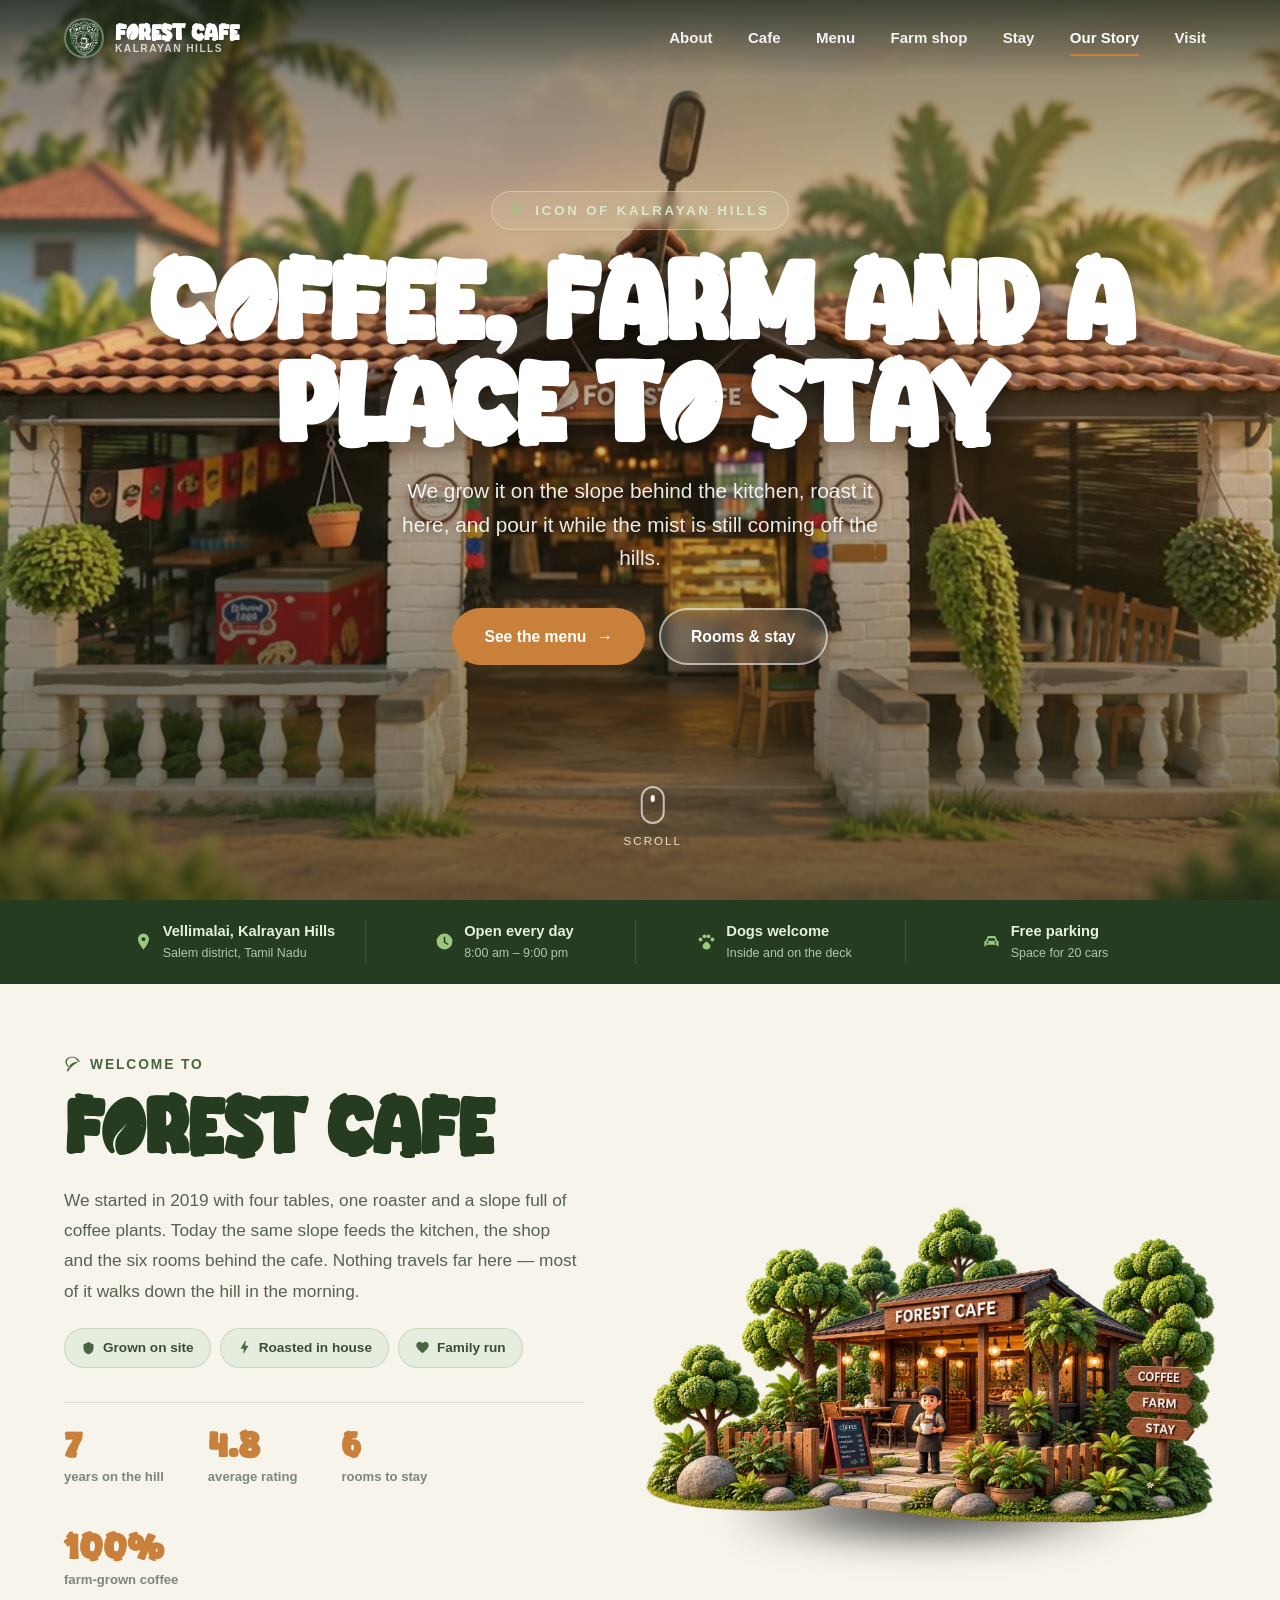
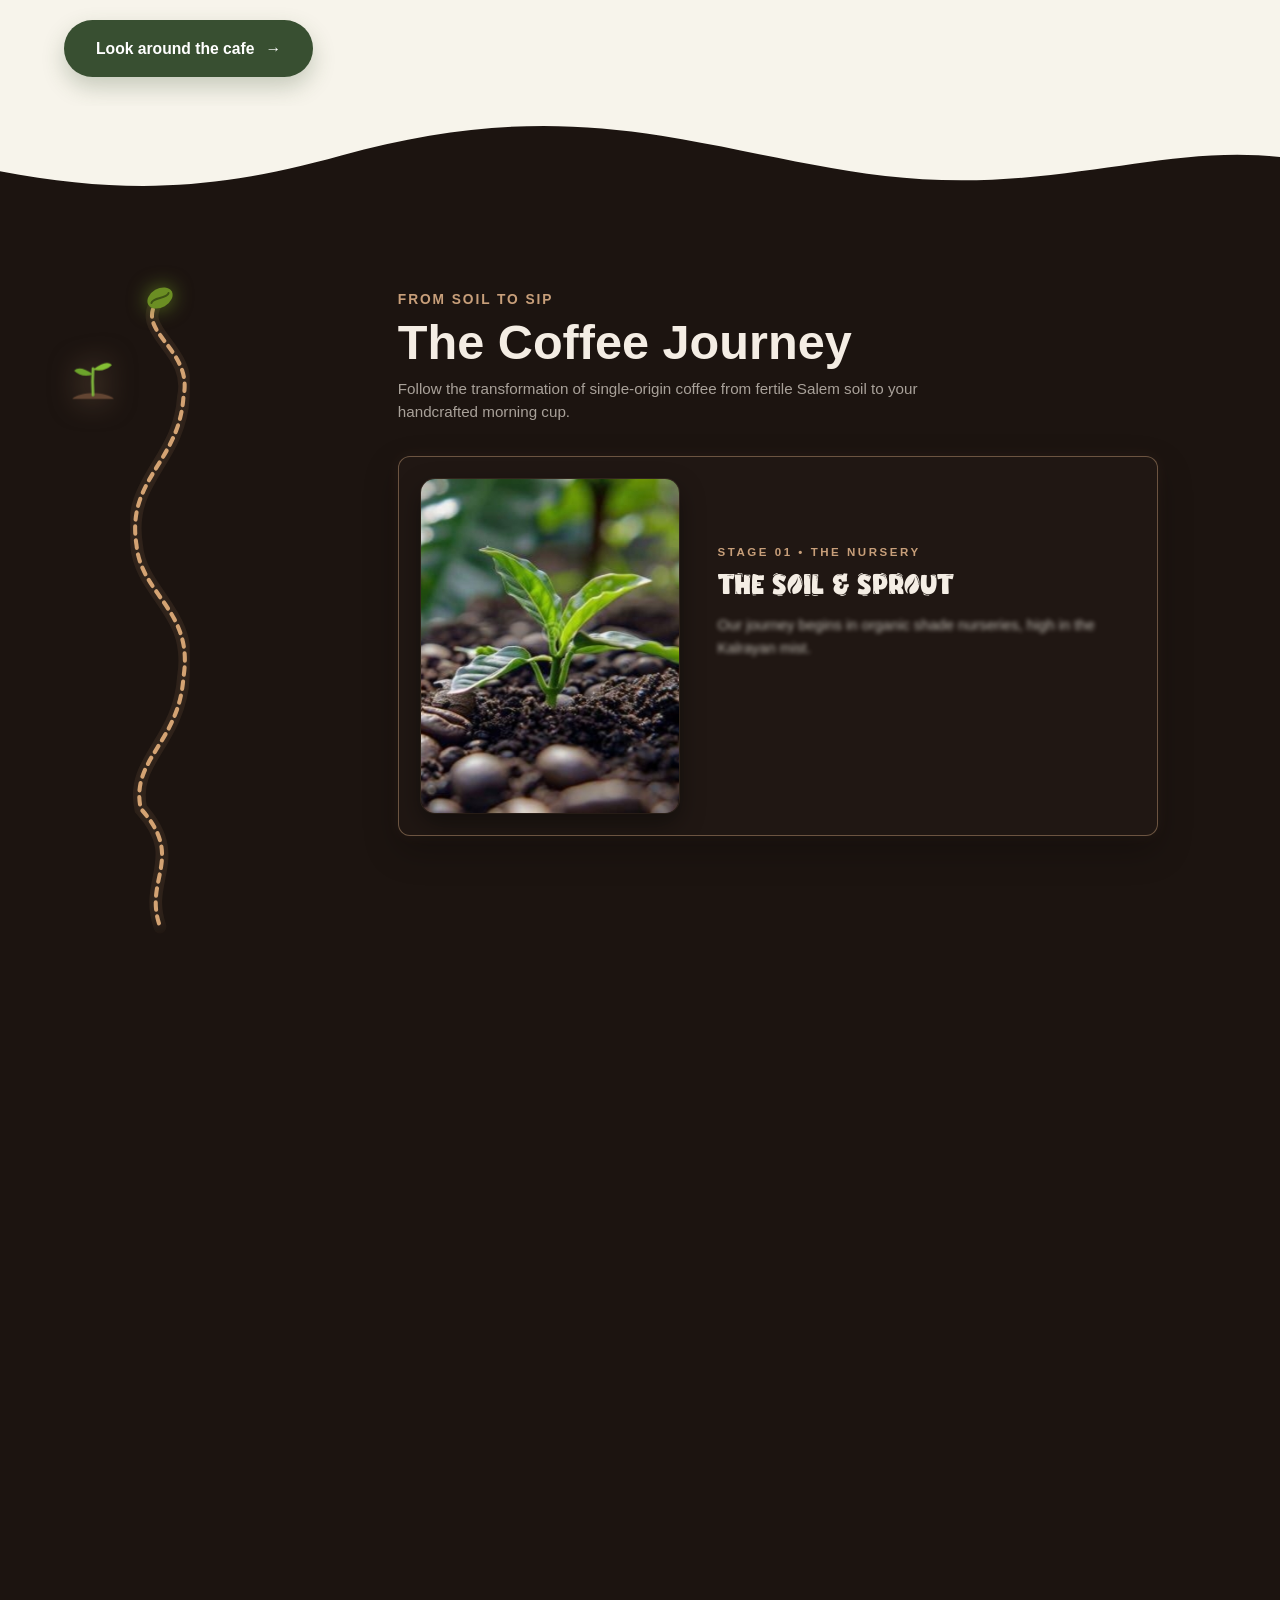
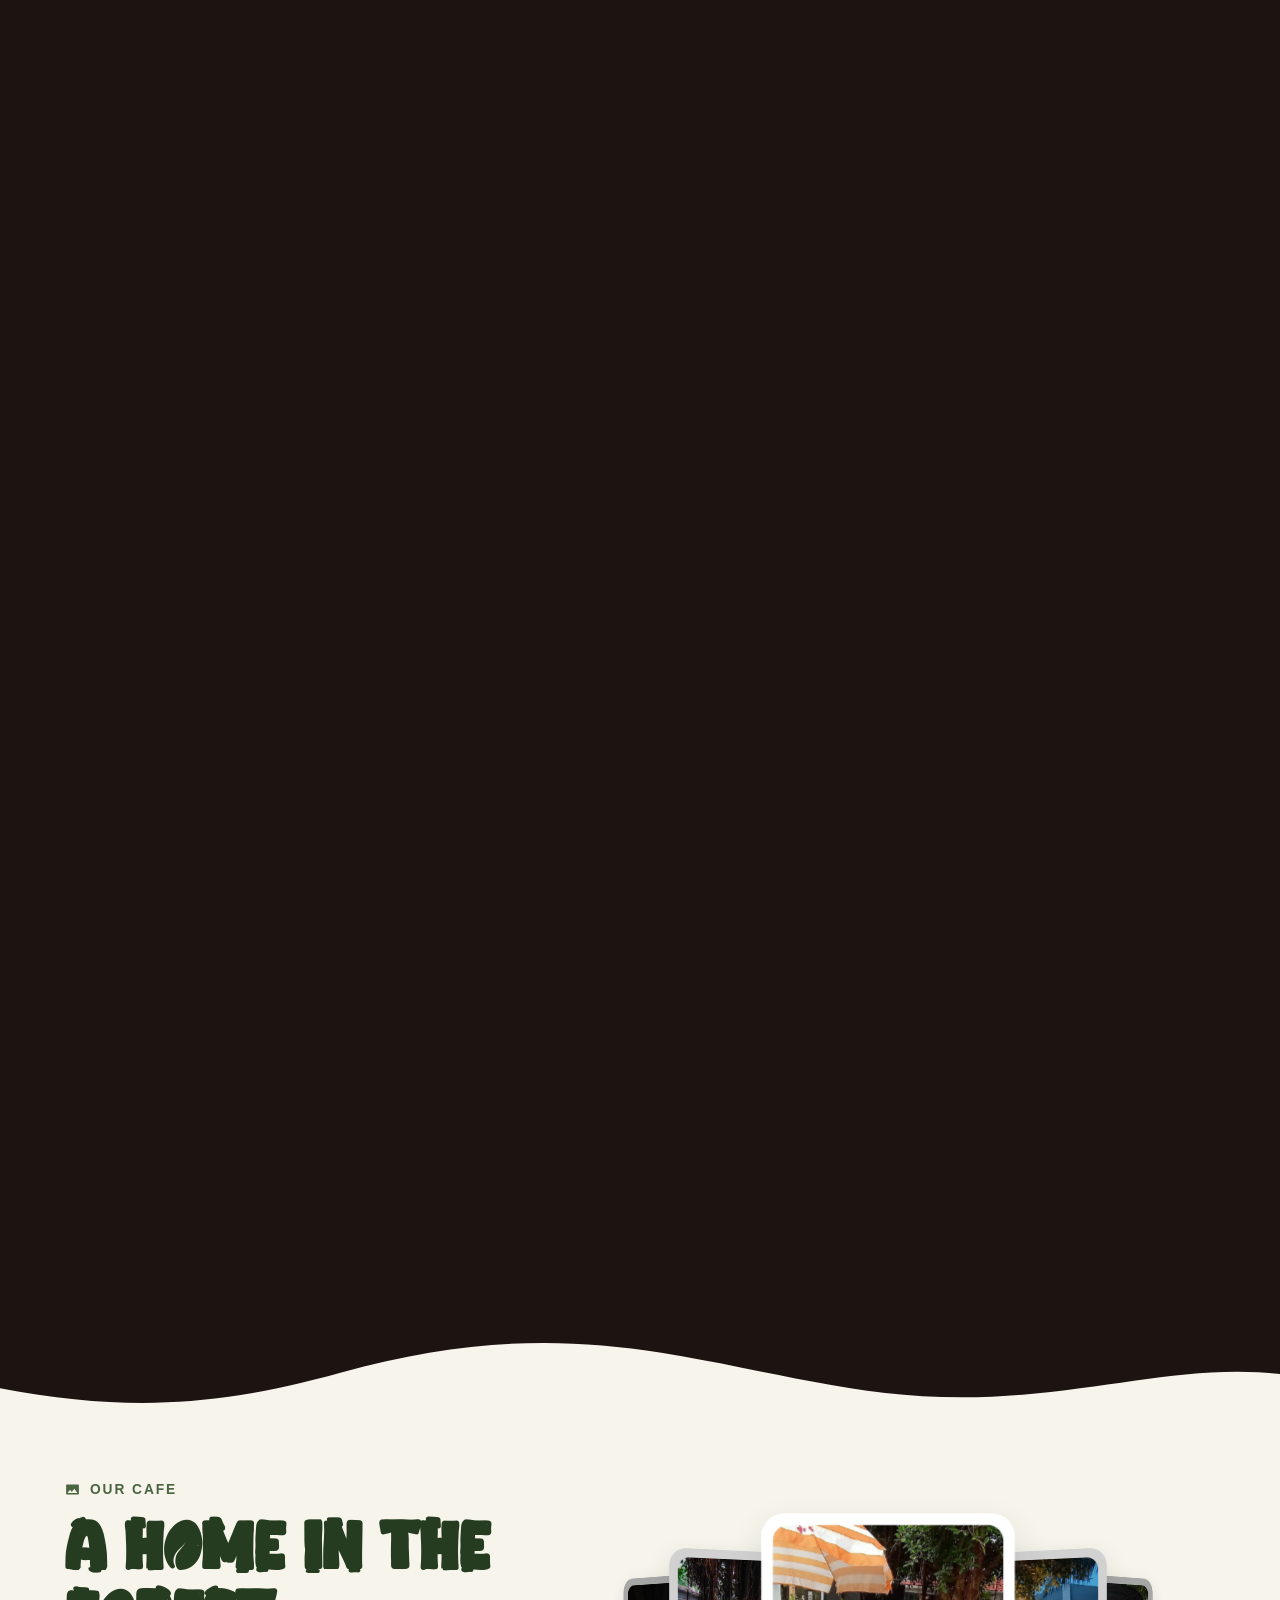
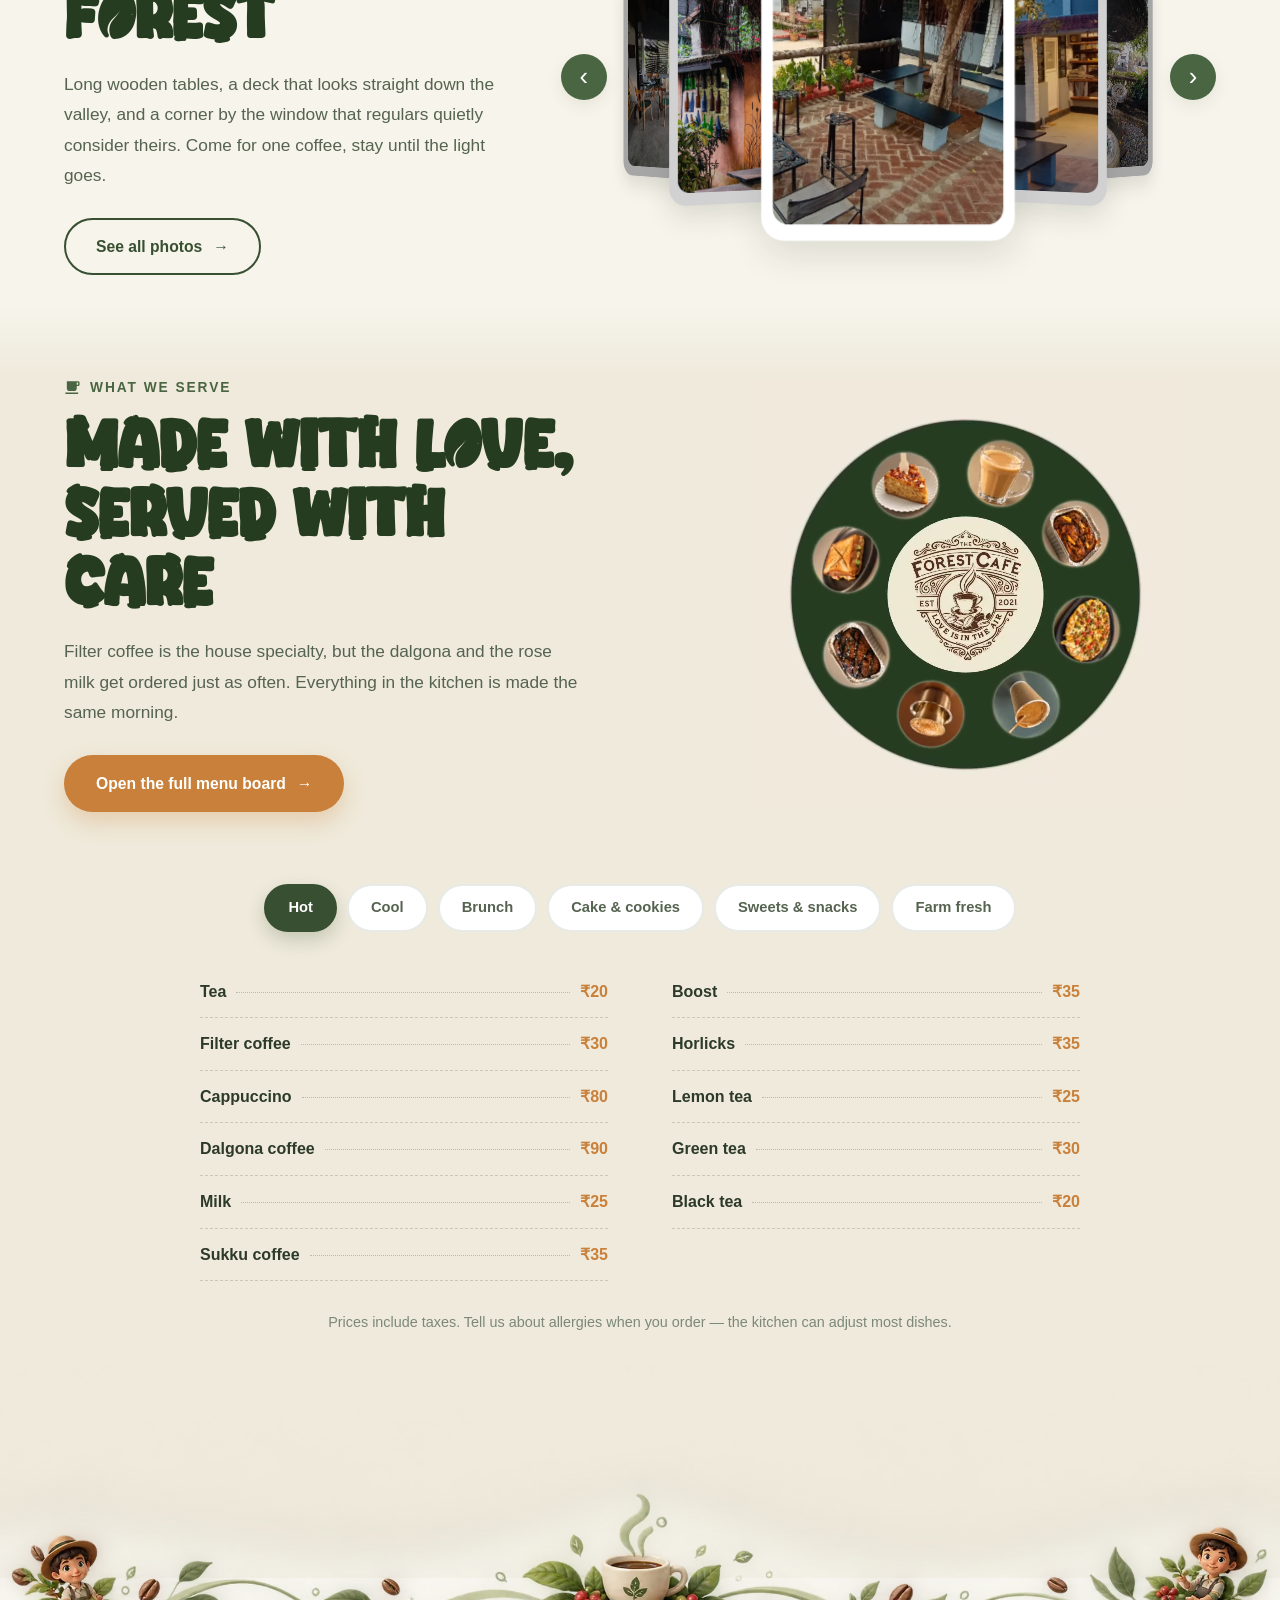
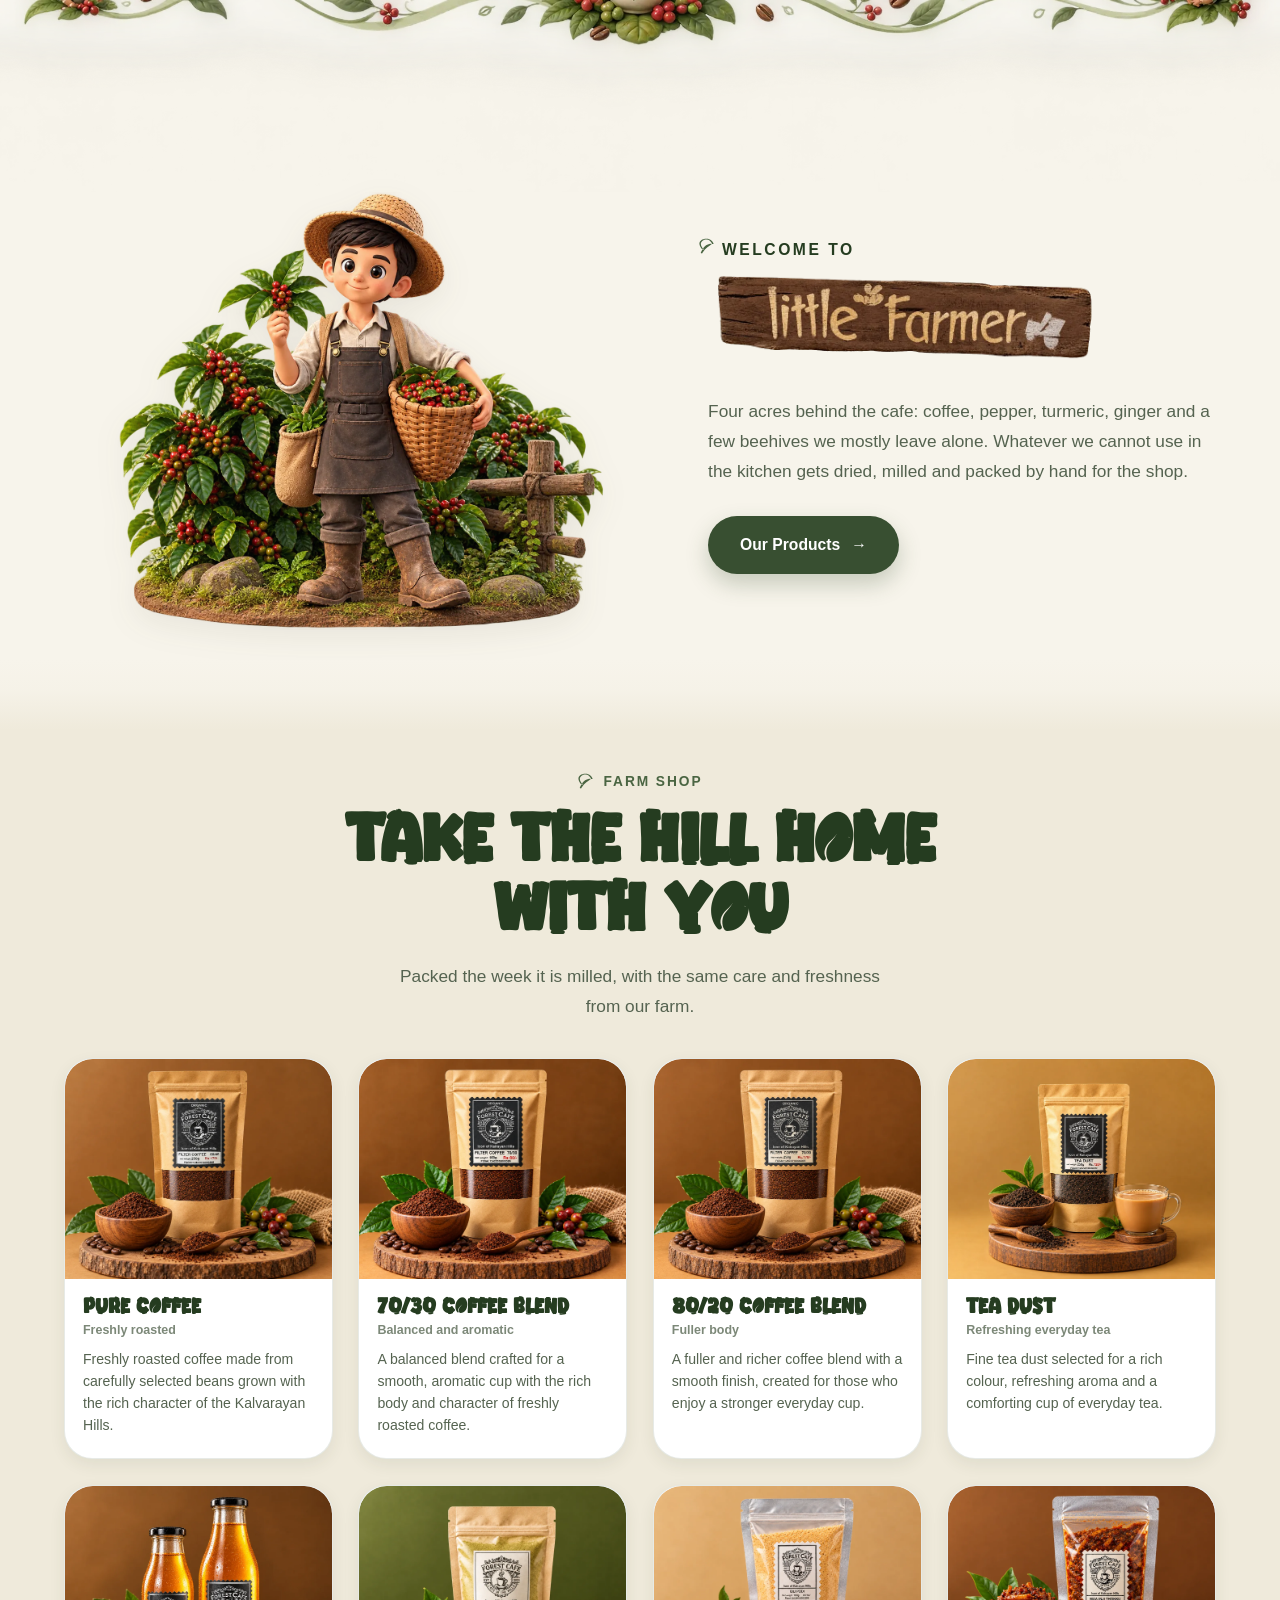
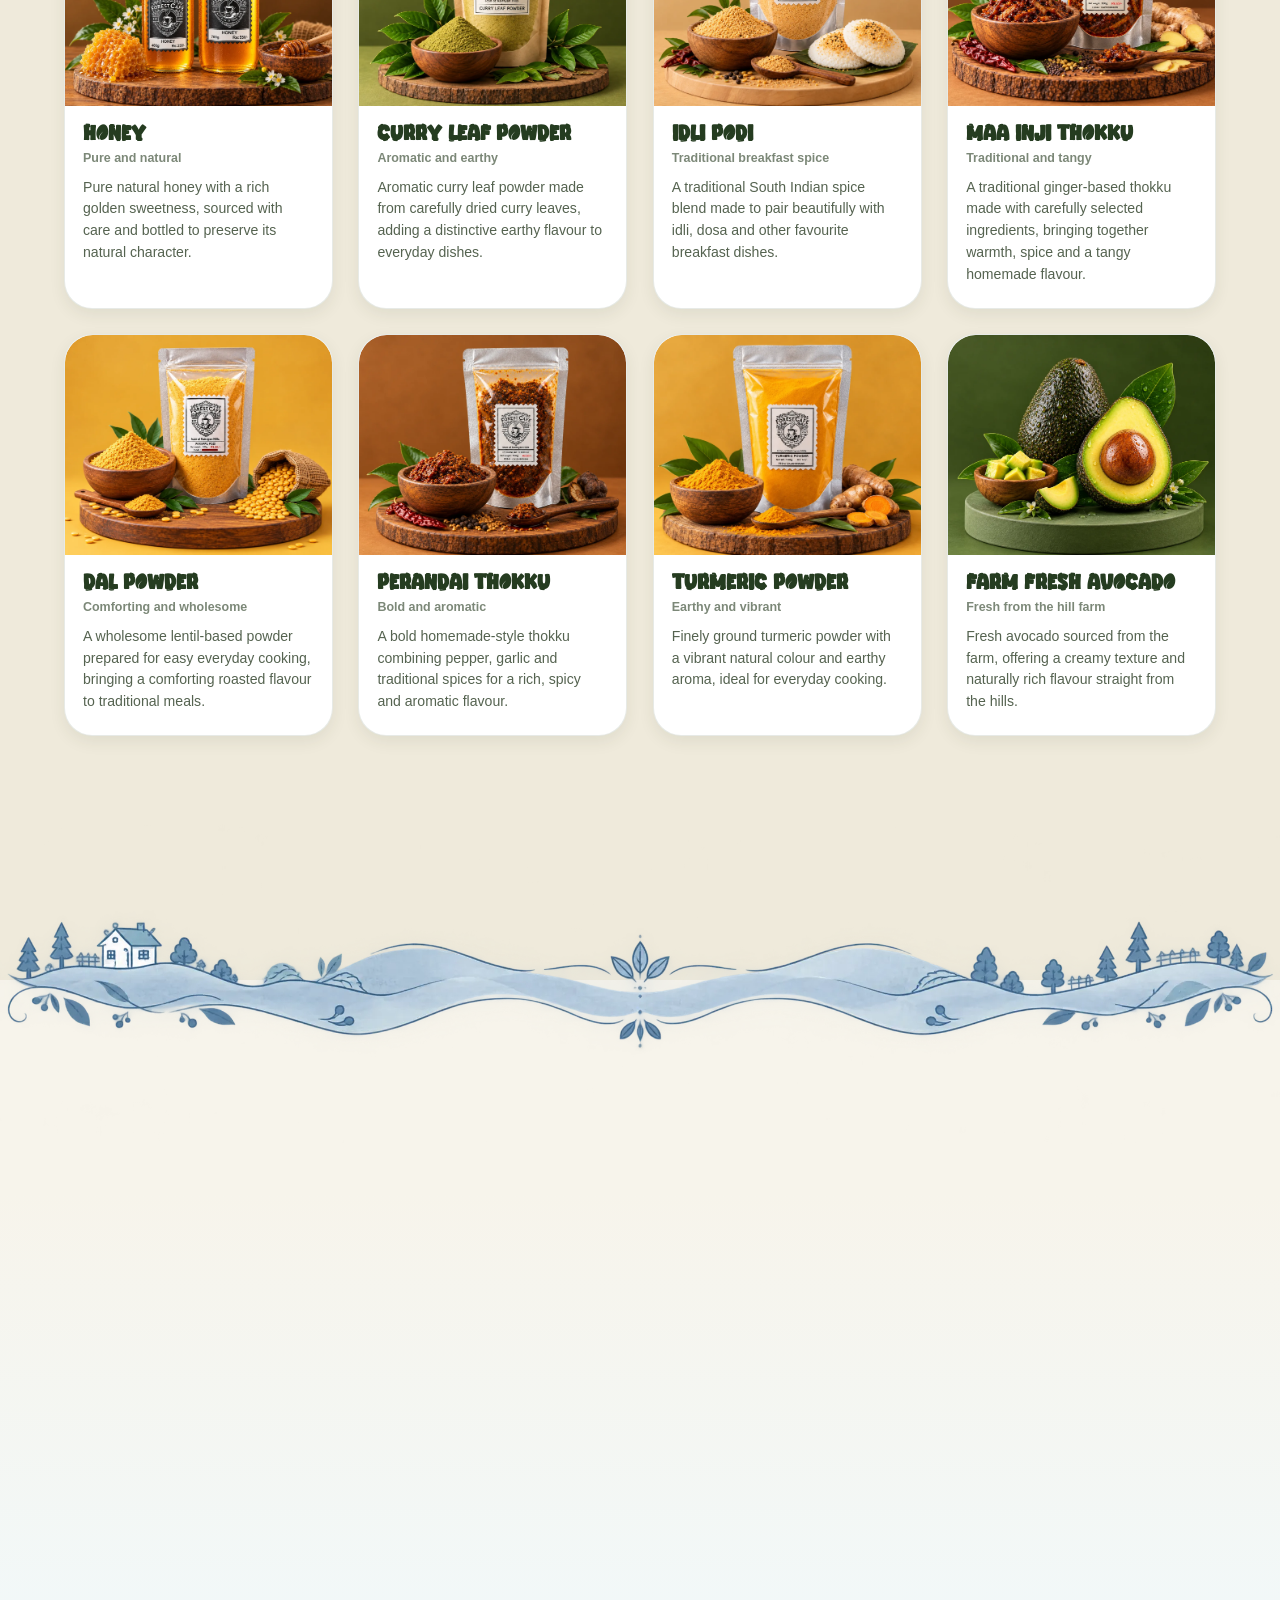
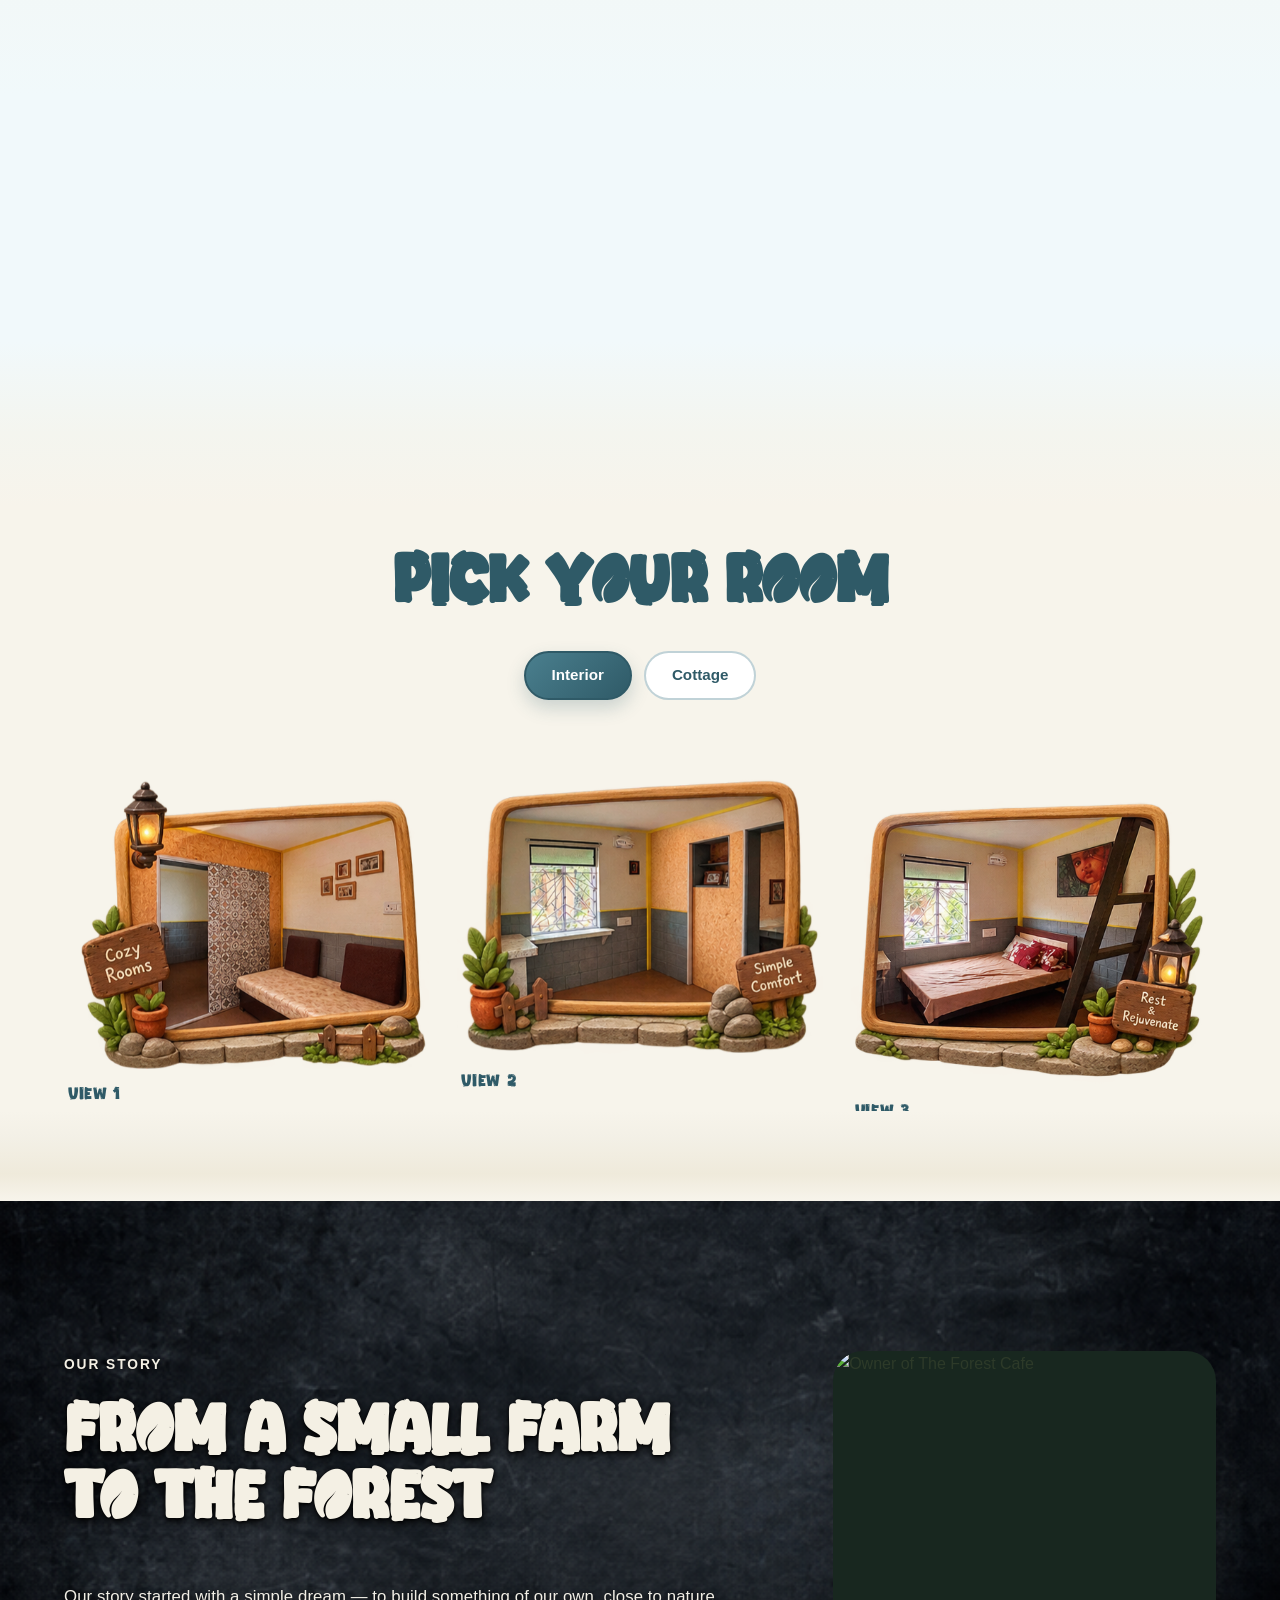
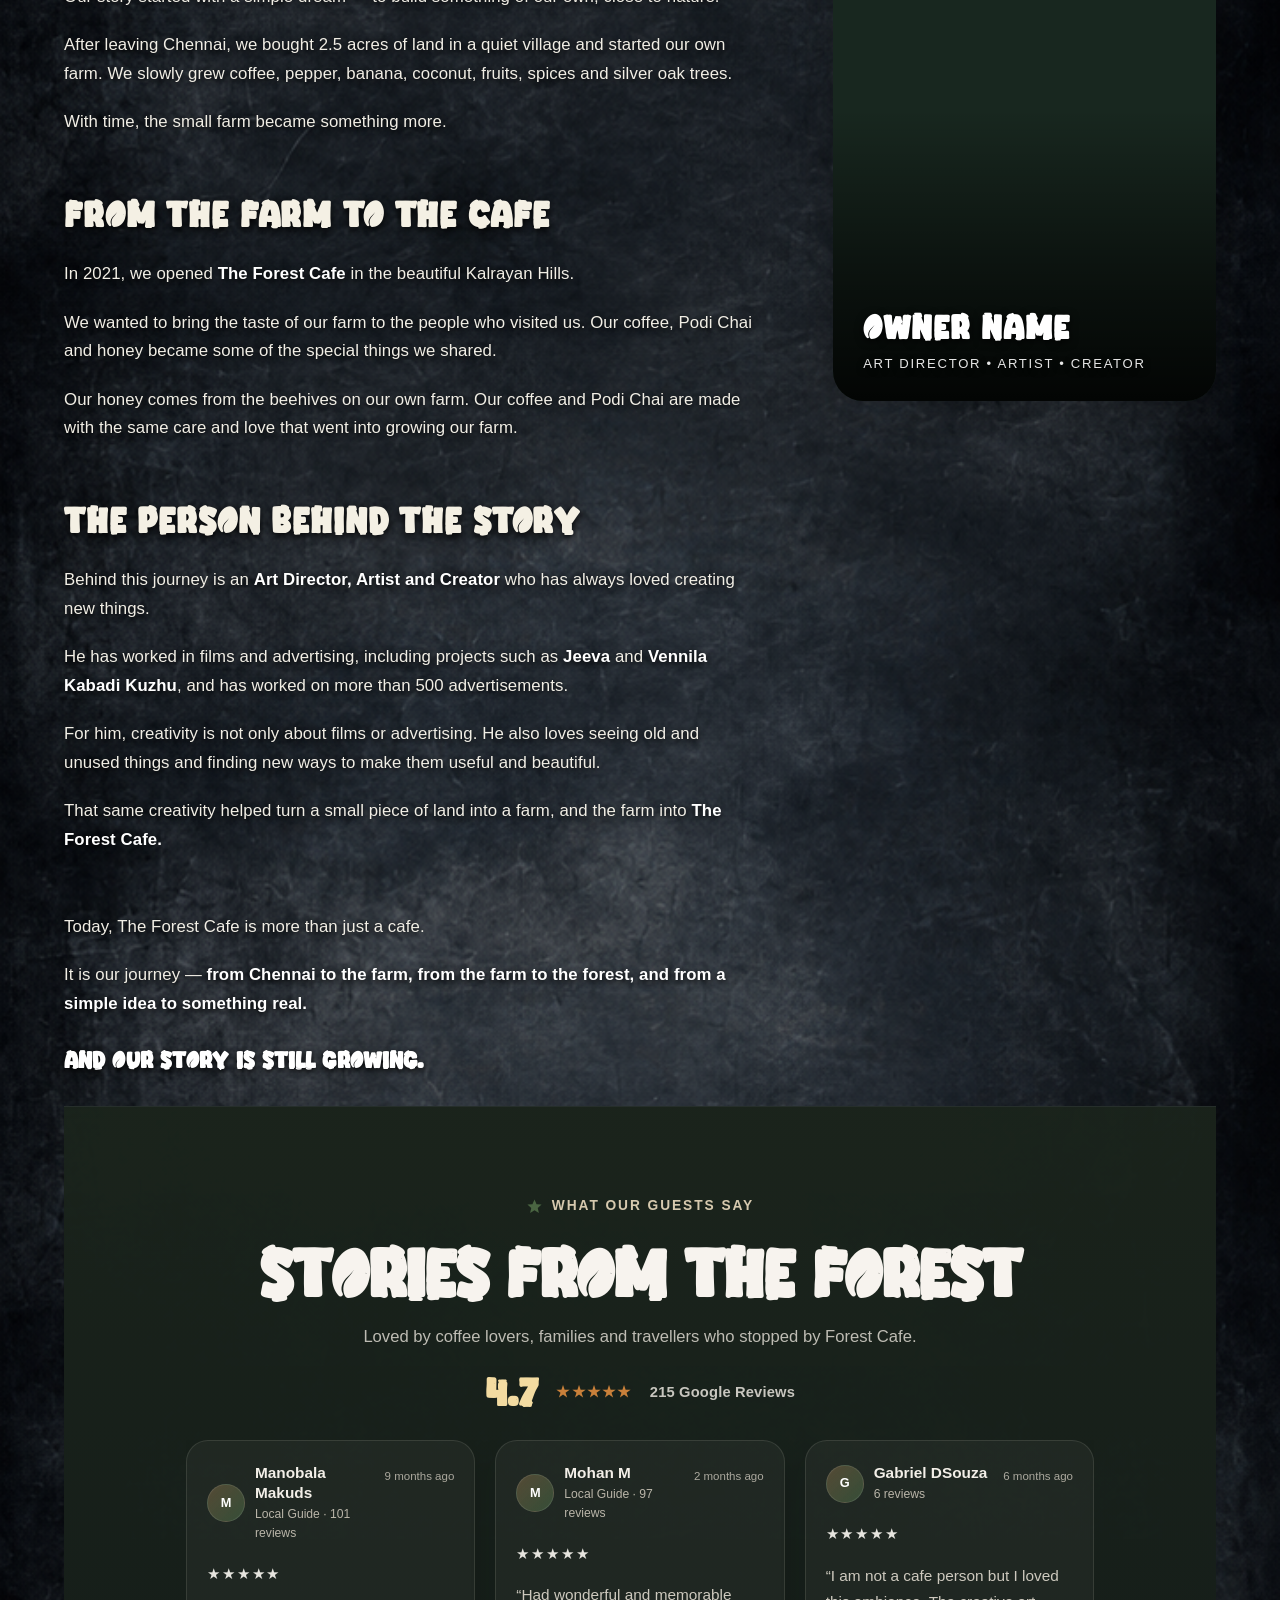
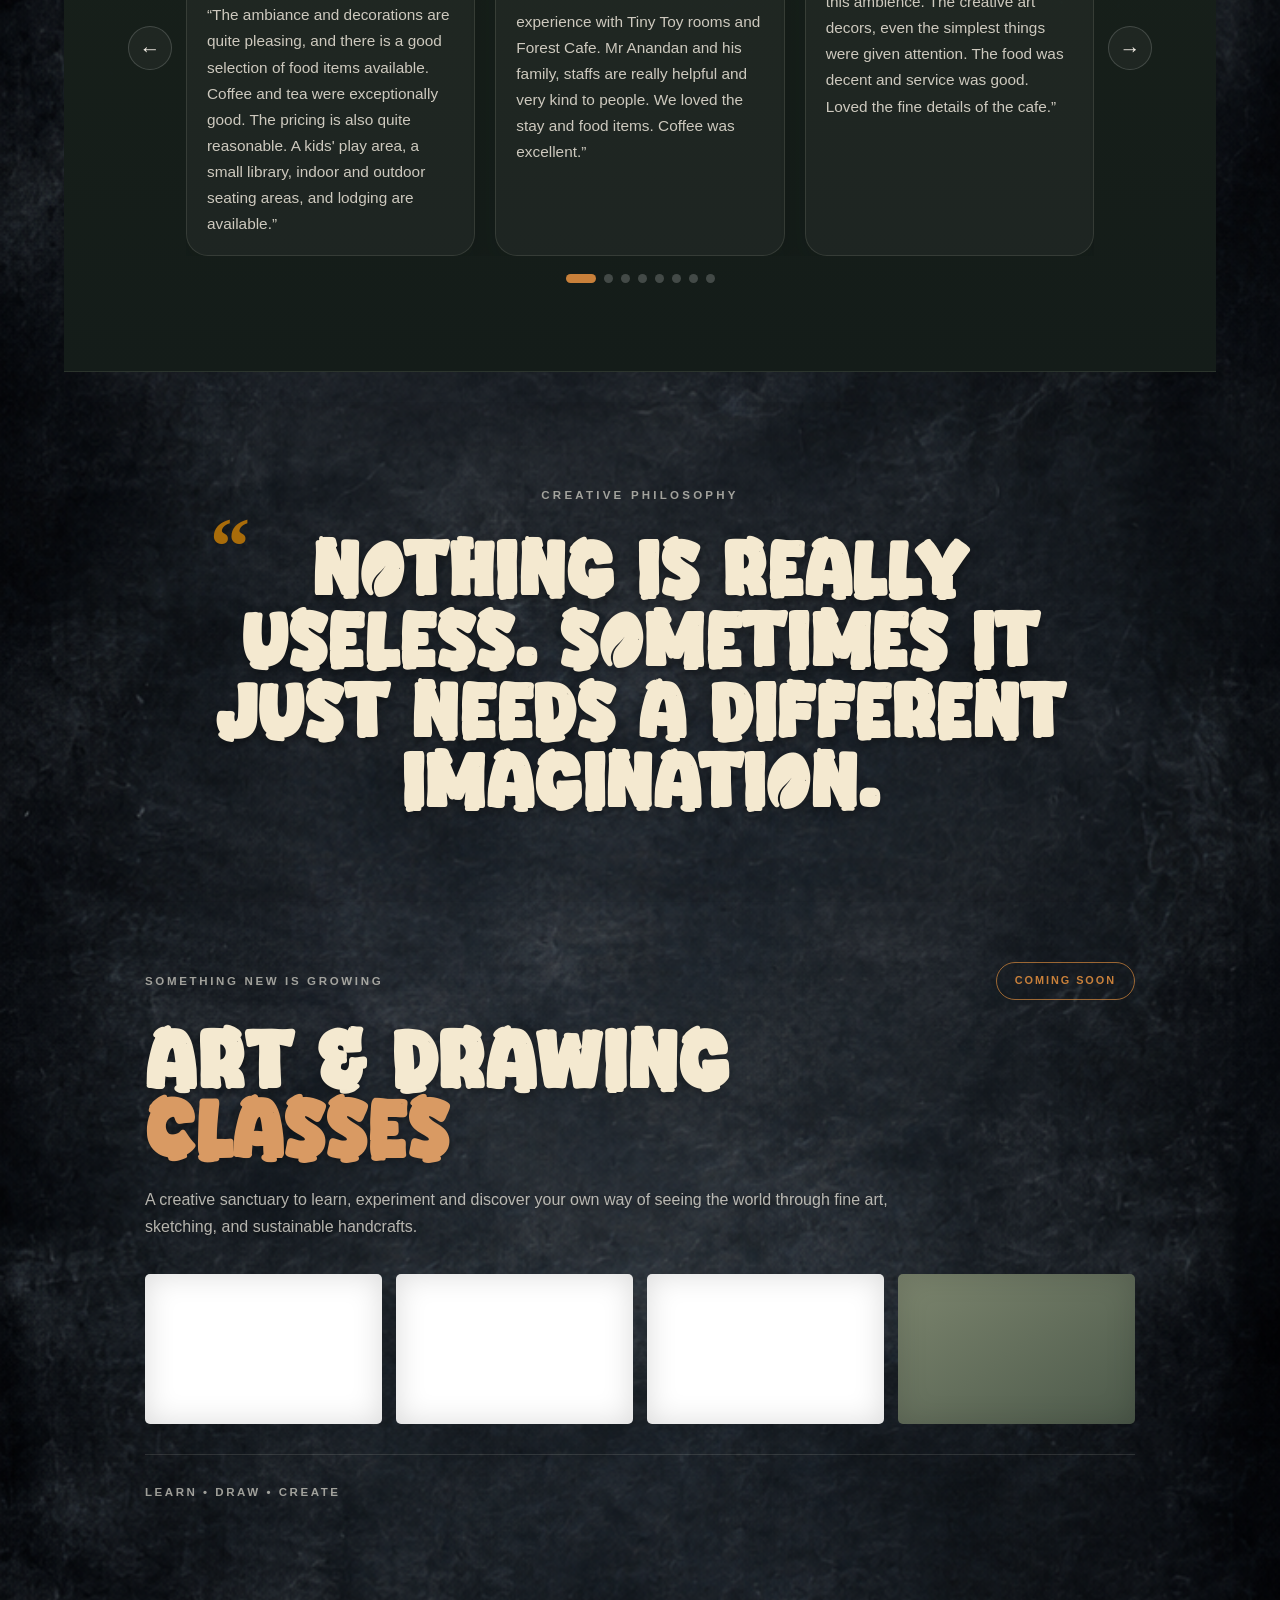
==== commit d697ed0f: "Merge friend update into main" ====
--- a/index.html
+++ b/index.html
@@ -76,6 +76,7 @@
 <li><a href="#menu">Menu</a></li>
 <li><a href="#shop">Farm shop</a></li>
 <li><a href="#stay">Stay</a></li>
+<li><a href="#owner-story">Our Story</a></li>
 <li><a href="#visit">Visit</a></li>
 </ul>
 </nav>
@@ -902,12 +903,479 @@
             </div>
         </section>
 
-        <div class="stay-feature-banner" aria-label="Forest Cafe feature image">
-            <img alt="Forest Cafe feature image" loading="lazy" src="Black.png" />
+<!-- =========================================================
+     OUR STORY / OWNER SECTION
+========================================================= -->
+<section
+    class="section owner-story-section"
+    id="owner-story"
+    aria-labelledby="owner-story-title"
+>
+
+    <!-- Background -->
+    <img
+        class="owner-story-background"
+        src="Black.png"
+        alt=""
+        aria-hidden="true"
+    >
+
+    <div class="shell owner-story-shell">
+
+        <!-- =====================================================
+             STORY + OWNER PHOTO
+             STICKY PHOTO ENDS WHEN THIS ENTIRE GRID ENDS
+        ====================================================== -->
+        <div class="owner-story-content reveal">
+
+
+            <!-- =================================================
+                 STORY CONTENT
+            ================================================== -->
+            <div class="owner-story-copy">
+
+                <span class="eyebrow owner-story-eyebrow">
+                    OUR STORY
+                </span>
+
+
+                <h2
+                    class="headline owner-story-title"
+                    id="owner-story-title"
+                >
+                    FROM A SMALL FARM
+                    <br>
+                    TO THE FOREST
+                </h2>
+
+
+                <div class="owner-story-letter">
+
+
+                    <!-- =================================================
+                         INTRO
+                    ================================================== -->
+                    <div class="owner-story-block">
+
+                        <p>
+                            Our story started with a simple dream — to build
+                            something of our own, close to nature.
+                        </p>
+
+                        <p>
+                            After leaving Chennai, we bought 2.5 acres of land
+                            in a quiet village and started our own farm. We
+                            slowly grew coffee, pepper, banana, coconut, fruits,
+                            spices and silver oak trees.
+                        </p>
+
+                        <p>
+                            With time, the small farm became something more.
+                        </p>
+
+                    </div>
+
+
+                    <!-- =================================================
+                         FROM FARM TO CAFE
+                    ================================================== -->
+                    <div class="owner-story-block">
+
+                        <h3 class="owner-story-subtitle">
+                            FROM THE FARM TO THE CAFE
+                        </h3>
+
+                        <p>
+                            In 2021, we opened
+                            <strong>The Forest Cafe</strong>
+                            in the beautiful Kalrayan Hills.
+                        </p>
+
+                        <p>
+                            We wanted to bring the taste of our farm to the
+                            people who visited us. Our coffee, Podi Chai and
+                            honey became some of the special things we shared.
+                        </p>
+
+                        <p>
+                            Our honey comes from the beehives on our own farm.
+                            Our coffee and Podi Chai are made with the same
+                            care and love that went into growing our farm.
+                        </p>
+
+                    </div>
+
+
+                    <!-- =================================================
+                         PERSON BEHIND THE STORY
+                    ================================================== -->
+                    <div class="owner-story-block">
+
+                        <h3 class="owner-story-subtitle">
+                            THE PERSON BEHIND THE STORY
+                        </h3>
+
+                        <div class="owner-story-text">
+
+                            <p>
+                                Behind this journey is an
+                                <strong>Art Director, Artist and Creator</strong>
+                                who has always loved creating new things.
+                            </p>
+
+                            <p>
+                                He has worked in films and advertising,
+                                including projects such as
+                                <strong>Jeeva</strong> and
+                                <strong>Vennila Kabadi Kuzhu</strong>,
+                                and has worked on more than 500 advertisements.
+                            </p>
+
+                            <p>
+                                For him, creativity is not only about films or
+                                advertising. He also loves seeing old and
+                                unused things and finding new ways to make them
+                                useful and beautiful.
+                            </p>
+
+                            <p>
+                                That same creativity helped turn a small piece
+                                of land into a farm, and the farm into
+                                <strong>The Forest Cafe.</strong>
+                            </p>
+
+                        </div>
+
+                    </div>
+
+
+                    <!-- =================================================
+                         CLOSING STATEMENT
+                         THIS IS THE END OF THE STICKY PHOTO AREA
+                    ================================================== -->
+                    <div class="owner-story-block owner-story-closing">
+
+                        <p>
+                            Today, The Forest Cafe is more than just a cafe.
+                        </p>
+
+                        <p>
+                            It is our journey —
+                            <strong>
+                                from Chennai to the farm, from the farm to
+                                the forest, and from a simple idea to
+                                something real.
+                            </strong>
+                        </p>
+
+                        <p class="owner-story-final">
+                            And our story is still growing.
+                        </p>
+
+                    </div>
+
+                </div>
+
+            </div>
+
+
+            <!-- =================================================
+                 OWNER PHOTO
+
+                 STICKY EFFECT IS LIMITED TO
+                 .owner-story-content
+            ================================================== -->
+            <div class="owner-photo-wrap">
+
+                <div class="owner-photo">
+
+                    <img
+                        class="owner-photo-image"
+                        src="owner.jpeg"
+                        alt="Owner of The Forest Cafe"
+                    >
+
+                    <!-- Text placeholder over bottom of image -->
+                    <div class="owner-photo-caption">
+
+                        <span class="owner-photo-name">
+                            OWNER NAME
+                        </span>
+
+                        <span class="owner-photo-role">
+                            ART DIRECTOR • ARTIST • CREATOR
+                        </span>
+
+                    </div>
+
+                </div>
+
+            </div>
+
         </div>
 
         <!-- ============ CUSTOMER REVIEWS ============ -->
         <section class="section reviews-section reveal" id="customer-reviews">
+            <div class="shell">
+                <div class="reviews-header">
+                    <span class="eyebrow" style="justify-content:center">
+                        <svg viewbox="0 0 24 24">
+                            <path d="m12 17.3 6.2 3.7-1.6-7 5.4-4.7-7.1-.6L12 2 9.1 8.7 2 9.3l5.4 4.7-1.6 7z"></path>
+                        </svg>
+                        WHAT OUR GUESTS SAY
+                    </span>
+                    <h2 class="headline">Stories from the Forest</h2>
+                    <p class="lede">
+                        Loved by coffee lovers, families and travellers who stopped by Forest Cafe.
+                    </p>
+                </div>
+                <div class="reviews-summary" aria-label="Forest Cafe average rating summary">
+                    <div class="reviews-score">4.7</div>
+                    <div class="reviews-stars" aria-label="4.7 out of 5 stars">★★★★★</div>
+                    <div class="reviews-count">215 Google Reviews</div>
+                </div>
+                <div class="reviews-slider" data-slider>
+                    <button class="reviews-control reviews-control--prev" type="button" aria-label="Previous reviews">
+                        <span aria-hidden="true">←</span>
+                    </button>
+                    <div class="reviews-viewport">
+                        <div class="reviews-track">
+                            <article class="review-card">
+                                <div class="review-card-top">
+                                    <div class="review-author-wrap">
+                                        <span class="review-avatar" aria-hidden="true">M</span>
+                                        <div>
+                                            <div class="review-author">Manobala Makuds</div>
+                                            <div class="review-meta">Local Guide · 101 reviews</div>
+                                        </div>
+                                    </div>
+                                    <span class="review-time">9 months ago</span>
+                                </div>
+                                <div class="review-stars" aria-label="5 out of 5 stars">★★★★★</div>
+                                <p class="review-text">“The ambiance and decorations are quite pleasing, and there is a good selection of food items available. Coffee and tea were exceptionally good. The pricing is also quite reasonable. A kids' play area, a small library, indoor and outdoor seating areas, and lodging are available.”</p>
+                            </article>
+
+                            <article class="review-card">
+                                <div class="review-card-top">
+                                    <div class="review-author-wrap">
+                                        <span class="review-avatar" aria-hidden="true">M</span>
+                                        <div>
+                                            <div class="review-author">Mohan M</div>
+                                            <div class="review-meta">Local Guide · 97 reviews</div>
+                                        </div>
+                                    </div>
+                                    <span class="review-time">2 months ago</span>
+                                </div>
+                                <div class="review-stars" aria-label="5 out of 5 stars">★★★★★</div>
+                                <p class="review-text">“Had wonderful and memorable experience with Tiny Toy rooms and Forest Cafe. Mr Anandan and his family, staffs are really helpful and very kind to people. We loved the stay and food items. Coffee was excellent.”</p>
+                            </article>
+
+                            <article class="review-card">
+                                <div class="review-card-top">
+                                    <div class="review-author-wrap">
+                                        <span class="review-avatar" aria-hidden="true">G</span>
+                                        <div>
+                                            <div class="review-author">Gabriel DSouza</div>
+                                            <div class="review-meta">6 reviews</div>
+                                        </div>
+                                    </div>
+                                    <span class="review-time">6 months ago</span>
+                                </div>
+                                <div class="review-stars" aria-label="5 out of 5 stars">★★★★★</div>
+                                <p class="review-text">“I am not a cafe person but I loved this ambience. The creative art decors, even the simplest things were given attention. The food was decent and service was good. Loved the fine details of the cafe.”</p>
+                            </article>
+
+                            <article class="review-card">
+                                <div class="review-card-top">
+                                    <div class="review-author-wrap">
+                                        <span class="review-avatar" aria-hidden="true">G</span>
+                                        <div>
+                                            <div class="review-author">Gowthaman V</div>
+                                            <div class="review-meta">8 reviews</div>
+                                        </div>
+                                    </div>
+                                    <span class="review-time">1 year ago</span>
+                                </div>
+                                <div class="review-stars" aria-label="5 out of 5 stars">★★★★★</div>
+                                <p class="review-text">“It's a good resort to stay, beautiful rooms, foods are of good quality, tasty, the restaurant and its surroundings with lots of arts and crafts looks very beautiful. Ultimately the owner couple are very friendly and hospitable.”</p>
+                            </article>
+
+                            <article class="review-card">
+                                <div class="review-card-top">
+                                    <div class="review-author-wrap">
+                                        <span class="review-avatar" aria-hidden="true">D</span>
+                                        <div>
+                                            <div class="review-author">Dheeraj Aithal</div>
+                                            <div class="review-meta">Local Guide · 81 reviews</div>
+                                        </div>
+                                    </div>
+                                    <span class="review-time">7 months ago</span>
+                                </div>
+                                <div class="review-stars" aria-label="5 out of 5 stars">★★★★★</div>
+                                <p class="review-text">“A treasure in this part of the world. Their cakes were lovely and the design of the place was beautiful. The cappuccino though I would avoid, but overall a memorable place to visit around this region.”</p>
+                            </article>
+
+                            <article class="review-card">
+                                <div class="review-card-top">
+                                    <div class="review-author-wrap">
+                                        <span class="review-avatar" aria-hidden="true">V</span>
+                                        <div>
+                                            <div class="review-author">varadan bathmanaban</div>
+                                            <div class="review-meta">5 reviews</div>
+                                        </div>
+                                    </div>
+                                    <span class="review-time">2 years ago</span>
+                                </div>
+                                <div class="review-stars" aria-label="5 out of 5 stars">★★★★★</div>
+                                <p class="review-text">“We were quite surprised to find such an amazing ambience and warm service. Only the best coffee shop in Kalvarayan hills. Planning to take family as well.”</p>
+                            </article>
+
+                            <article class="review-card">
+                                <div class="review-card-top">
+                                    <div class="review-author-wrap">
+                                        <span class="review-avatar" aria-hidden="true">M</span>
+                                        <div>
+                                            <div class="review-author">Muthamil Selvan</div>
+                                            <div class="review-meta">Local Guide · 16 reviews</div>
+                                        </div>
+                                    </div>
+                                    <span class="review-time">9 months ago</span>
+                                </div>
+                                <div class="review-stars" aria-label="5 out of 5 stars">★★★★★</div>
+                                <p class="review-text">“Chill spot! Cosy vibes, creative decor, and decent eats. Perfect for a catch-up or work session. Would head back for the vibes alone.”</p>
+                            </article>
+
+                            <article class="review-card">
+                                <div class="review-card-top">
+                                    <div class="review-author-wrap">
+                                        <span class="review-avatar" aria-hidden="true">V</span>
+                                        <div>
+                                            <div class="review-author">vaasu prasath</div>
+                                            <div class="review-meta">8 reviews</div>
+                                        </div>
+                                    </div>
+                                    <span class="review-time">7 months ago</span>
+                                </div>
+                                <div class="review-stars" aria-label="5 out of 5 stars">★★★★★</div>
+                                <p class="review-text">“The atmosphere at Forest Cafe is awesome, and the food is very good. The cold coffee and filter coffee are especially excellent, and the sandwiches are tasty as well. The Maa Inji pickle is simply ultimate.”</p>
+                            </article>
+
+                            <article class="review-card">
+                                <div class="review-card-top">
+                                    <div class="review-author-wrap">
+                                        <span class="review-avatar" aria-hidden="true">N</span>
+                                        <div>
+                                            <div class="review-author">Niranjankumar E</div>
+                                            <div class="review-meta">Local Guide · 46 reviews</div>
+                                        </div>
+                                    </div>
+                                    <span class="review-time">1 year ago</span>
+                                </div>
+                                <div class="review-stars" aria-label="5 out of 5 stars">★★★★★</div>
+                                <p class="review-text">“Wonderful ambience. Great snacks options! It's so delicious.”</p>
+                            </article>
+
+                            <article class="review-card">
+                                <div class="review-card-top">
+                                    <div class="review-author-wrap">
+                                        <span class="review-avatar" aria-hidden="true">T</span>
+                                        <div>
+                                            <div class="review-author">The Dark Guide</div>
+                                            <div class="review-meta">Local Guide · 265 reviews</div>
+                                        </div>
+                                    </div>
+                                    <span class="review-time">2 years ago</span>
+                                </div>
+                                <div class="review-stars" aria-label="5 out of 5 stars">★★★★★</div>
+                                <p class="review-text">“Good cafe at Kalvarayan hills. The ambience is too good and creative. The food was good. The dogs and cats were friendly and beautiful. Overall a must visit cafe there.”</p>
+                            </article>
+                        </div>
+                    </div>
+                    <button class="reviews-control reviews-control--next" type="button" aria-label="Next reviews">
+                        <span aria-hidden="true">→</span>
+                    </button>
+                </div>
+
+                <div class="reviews-dots" aria-label="Review pagination"></div>
+            </div>
+        </section>
+
+        <!-- =====================================================
+             CREATOR PHILOSOPHY
+
+             OUTSIDE STORY + PHOTO GRID
+             THEREFORE PHOTO STICKY EFFECT ENDS BEFORE THIS
+        ====================================================== -->
+        <div class="creator-philosophy-section">
+            <div class="creator-philosophy">
+                <div class="creator-philosophy-label">
+                    CREATIVE PHILOSOPHY
+                </div>
+                <div class="creator-philosophy-quote">
+                    <span class="creator-quote-mark">
+                        “
+                    </span>
+                    <h3>
+                        NOTHING IS REALLY
+                        <br>
+                        USELESS. SOMETIMES IT
+                        <br>
+                        JUST NEEDS A DIFFERENT
+                        <br>
+                        IMAGINATION.
+                    </h3>
+                </div>
+            </div>
+        </div>
+
+        <!-- =====================================================
+             ART & DRAWING CLASSES
+
+             ALSO OUTSIDE STORY + PHOTO GRID
+             CENTRED UNDER CREATOR PHILOSOPHY
+        ====================================================== -->
+        <div class="art-class-section">
+            <div class="art-class-top">
+                <span class="art-class-label">
+                    SOMETHING NEW IS GROWING
+                </span>
+                <span class="art-class-badge">
+                    COMING SOON
+                </span>
+            </div>
+
+            <h3 class="art-class-title">
+                ART &amp; DRAWING
+                <br>
+                <span>CLASSES</span>
+            </h3>
+
+            <p class="art-class-description">
+                A creative sanctuary to learn, experiment and discover your
+                own way of seeing the world through fine art, sketching,
+                and sustainable handcrafts.
+            </p>
+
+            <div class="art-class-gallery">
+                <div class="art-class-card art-card-open"></div>
+                <div class="art-class-card art-card-supplies"></div>
+                <div class="art-class-card art-card-cafe"></div>
+                <div class="art-class-card art-card-board"></div>
+            </div>
+
+            <div class="art-class-bottom">
+                <span>
+                    LEARN • DRAW • CREATE
+                </span>
+            </div>
+        </div>
+
+    </div>
+
+</section>
+
+    <!-- ============ REVIEWS ============ -->
+        <section class="section" id="reviews">
             <div class="shell">
                 <div class="reviews-header">
                     <span class="eyebrow" style="justify-content:center">
--- a/css/style.css
+++ b/css/style.css
@@ -2203,24 +2203,6 @@
         right: -60px;
     }
 
-.stay-feature-banner {
-    position: relative;
-    margin-top: 0;
-    margin-bottom: clamp(12px, 2vw, 26px);
-    background: #000;
-    overflow: hidden;
-    z-index: 1;
-}
-
-    .stay-feature-banner img {
-        display: block;
-        width: 100%;
-        height: clamp(620px, 74vw, 1050px);
-        object-fit: cover;
-        object-position: center center;
-        filter: saturate(0.9) contrast(1.05);
-    }
-
 #rooms {
     position: relative;
     z-index: 2;
@@ -3200,12 +3182,6 @@
     }
 }
 
-/* ========== 17. Base layout ========== */
-
-
-
-
-
 
 /* ========== 19. Print ========== */
 @media print {
@@ -3225,3 +3201,706 @@
         break-inside: avoid;
     }
 }
+/* =========================================================
+   OUR STORY SECTION
+========================================================= */
+
+#owner-story {
+    position: relative;
+    z-index: 2;
+    padding-top: 150px;
+    padding-bottom: 160px;
+    margin: 0;
+    background: var(--cream);
+    overflow: visible;
+}
+
+
+/* =========================================================
+   BACKGROUND
+========================================================= */
+
+.owner-story-background {
+    position: absolute;
+    inset: 0;
+    width: 100%;
+    height: 100%;
+    display: block;
+    z-index: -1;
+    object-fit: cover;
+    object-position: center center;
+    pointer-events: none;
+}
+
+
+/* =========================================================
+   TOP BACKGROUND BLEND
+========================================================= */
+
+#owner-story::before {
+    content: "";
+    position: absolute;
+    top: -90px;
+    left: 0;
+    width: 100%;
+    height: 90px;
+    background: linear-gradient( to bottom, var(--cream) 0%, #F3F0E6 30%, var(--cream-deep) 70%, transparent 100% );
+    pointer-events: none;
+    z-index: 0;
+}
+
+
+/* =========================================================
+   BOTTOM BACKGROUND BLEND
+========================================================= */
+
+#owner-story::after {
+    content: "";
+    position: absolute;
+    bottom: -90px;
+    left: 0;
+    width: 100%;
+    height: 90px;
+    background: linear-gradient( to bottom, transparent 0%, var(--cream-deep) 30%, #F3F0E6 70%, var(--cream) 100% );
+    pointer-events: none;
+    z-index: 5;
+}
+
+
+/* =========================================================
+   MAIN SHELL
+========================================================= */
+
+.owner-story-shell {
+    position: relative;
+    z-index: 2;
+}
+
+
+/* =========================================================
+   STORY + OWNER PHOTO
+
+   IMPORTANT:
+   This is the ONLY grid containing the sticky photo.
+
+   Once this grid ends at the closing statement,
+   the sticky photo stops.
+========================================================= */
+
+.owner-story-content {
+    position: relative;
+    z-index: 3;
+    display: grid;
+    grid-template-columns: minmax(0, 1.35fr) minmax(320px, 0.75fr);
+    gap: 80px;
+    align-items: start;
+}
+
+
+/* =========================================================
+   STORY COPY
+========================================================= */
+
+.owner-story-copy {
+    min-width: 0;
+    max-width: 850px;
+}
+
+
+/* =========================================================
+   EYEBROW
+========================================================= */
+
+.owner-story-eyebrow {
+    display: inline-block;
+    margin-bottom: 12px;
+    color: #f4f0e4;
+    text-shadow: 0 2px 7px rgba(0, 0, 0, 0.95);
+}
+
+
+/* =========================================================
+   MAIN TITLE
+========================================================= */
+
+.owner-story-title {
+    max-width: 850px;
+    margin-top: 8px;
+    margin-bottom: 52px;
+    color: #f4f0e4;
+    line-height: 1.05;
+    text-shadow: 0 3px 10px rgba(0, 0, 0, 0.9), 0 1px 3px rgba(0, 0, 0, 1);
+}
+
+
+/* =========================================================
+   STORY LETTER
+========================================================= */
+
+.owner-story-letter {
+    position: relative;
+    padding: 0;
+    border: none;
+    background: transparent;
+}
+
+
+/* =========================================================
+   STORY BLOCK
+========================================================= */
+
+.owner-story-block {
+    max-width: 820px;
+    margin: 0 0 58px;
+}
+
+
+/* =========================================================
+   STORY TEXT
+========================================================= */
+
+.owner-story-text {
+    max-width: 820px;
+}
+
+
+/* =========================================================
+   STORY PARAGRAPHS
+========================================================= */
+
+.owner-story-letter p {
+    max-width: 820px;
+    margin: 0 0 20px;
+    color: #f1eee5;
+    font-family: var(--font-body);
+    font-size: 1.05rem;
+    font-weight: 400;
+    line-height: 1.7;
+    letter-spacing: 0.005em;
+    text-align: left;
+    text-shadow: 0 2px 6px rgba(0, 0, 0, 0.95);
+}
+
+
+/* =========================================================
+   STRONG TEXT
+========================================================= */
+
+.owner-story-letter strong {
+    color: #ffffff;
+    font-weight: 700;
+    text-shadow: 0 2px 6px rgba(0, 0, 0, 0.98);
+}
+
+
+/* =========================================================
+   STORY SUBTITLE
+========================================================= */
+
+.owner-story-subtitle {
+    margin: 0 0 24px;
+    color: #f4f0e4;
+    font-family: var(--font-display);
+    font-size: 2.15rem;
+    font-weight: 600;
+    line-height: 1.2;
+    letter-spacing: 0.025em;
+    text-align: left;
+    text-shadow: 0 3px 9px rgba(0, 0, 0, 0.95);
+}
+
+
+/* =========================================================
+   CLOSING STATEMENT
+
+   This is the last element inside the sticky-photo grid.
+========================================================= */
+
+.owner-story-closing {
+    margin-top: 10px;
+    margin-bottom: 0;
+    padding-bottom: 10px;
+}
+
+
+/* =========================================================
+   FINAL LINE
+========================================================= */
+
+.owner-story-final {
+    margin-top: 28px !important;
+    color: #ffffff !important;
+    font-family: var(--font-display) !important;
+    font-size: 1.35rem !important;
+    font-weight: 600 !important;
+    line-height: 1.4 !important;
+    letter-spacing: 0.02em;
+    text-shadow: 0 3px 8px rgba(0, 0, 0, 0.98);
+}
+
+
+/* =========================================================
+   OWNER PHOTO WRAPPER
+
+   The sticky photo belongs ONLY to the story/photo grid.
+   When .owner-story-content ends, the sticky effect ends.
+========================================================= */
+
+.owner-photo-wrap {
+    position: sticky;
+    top: 110px;
+    width: 100%;
+    align-self: start;
+}
+
+
+/* =========================================================
+   OWNER PHOTO
+========================================================= */
+
+.owner-photo {
+    position: relative;
+    width: 100%;
+    height: 650px;
+    overflow: hidden;
+    border-radius: 30px;
+    background: #18271f;
+    box-shadow: 0 18px 45px rgba(0, 0, 0, 0.25);
+}
+
+
+/* =========================================================
+   OWNER IMAGE
+========================================================= */
+
+.owner-photo-image {
+    position: absolute;
+    inset: 0;
+    width: 100%;
+    height: 100%;
+    display: block;
+    margin: 0;
+    padding: 0;
+    border: none;
+    object-fit: cover;
+    object-position: center center;
+    border-radius: 30px;
+}
+
+
+/* =========================================================
+   PHOTO BOTTOM GRADIENT
+========================================================= */
+
+.owner-photo::after {
+    content: "";
+    position: absolute;
+    left: 0;
+    right: 0;
+    bottom: 0;
+    height: 45%;
+    background: linear-gradient( to top, rgba(0, 0, 0, 0.88) 0%, rgba(0, 0, 0, 0.52) 45%, rgba(0, 0, 0, 0) 100% );
+    pointer-events: none;
+    z-index: 1;
+}
+
+
+/* =========================================================
+   PHOTO CAPTION
+========================================================= */
+
+.owner-photo-caption {
+    position: absolute;
+    left: 0;
+    right: 0;
+    bottom: 0;
+    z-index: 2;
+    padding: 35px 30px 28px;
+    display: flex;
+    flex-direction: column;
+    gap: 7px;
+    text-align: left;
+}
+
+
+/* =========================================================
+   PHOTO NAME
+========================================================= */
+
+.owner-photo-name {
+    color: #ffffff;
+    font-family: var(--font-display);
+    font-size: 2rem;
+    font-weight: 600;
+    line-height: 1.2;
+    letter-spacing: 0.03em;
+    text-shadow: 0 2px 8px rgba(0, 0, 0, 0.85);
+}
+
+
+/* =========================================================
+   PHOTO ROLE
+========================================================= */
+
+.owner-photo-role {
+    color: rgba(255, 255, 255, 0.9);
+    font-family: var(--font-body);
+    font-size: 0.82rem;
+    font-weight: 500;
+    line-height: 1.4;
+    letter-spacing: 0.13em;
+    text-transform: uppercase;
+    text-shadow: 0 2px 7px rgba(0, 0, 0, 0.9);
+}
+
+
+/* =========================================================
+   CREATOR PHILOSOPHY CONTAINER
+
+   IMPORTANT:
+   This is OUTSIDE .owner-story-content.
+
+   Therefore the owner photo's sticky effect
+   has already ended before this section.
+========================================================= */
+
+.creator-philosophy-section {
+    width: 100%;
+    display: flex;
+    justify-content: center;
+    margin-top: 30px;
+    margin-bottom: 20px;
+}
+
+
+/* =========================================================
+   CREATOR PHILOSOPHY
+========================================================= */
+
+.creator-philosophy {
+    position: relative;
+    width: 100%;
+    max-width: 1100px;
+    min-height: 500px;
+    padding: 70px 50px;
+    display: flex;
+    flex-direction: column;
+    justify-content: center;
+    align-items: center;
+    text-align: center;
+    background: transparent;
+    overflow: hidden;
+    box-shadow: inset 0 0 80px rgba(0, 0, 0, 0.12);
+}
+
+
+/* =========================================================
+   PHILOSOPHY LABEL
+========================================================= */
+
+.creator-philosophy-label {
+    margin-bottom: 32px;
+    color: rgba(244, 240, 228, 0.62);
+    font-family: var(--font-body);
+    font-size: 0.72rem;
+    font-weight: 600;
+    letter-spacing: 0.28em;
+    text-transform: uppercase;
+}
+
+
+/* =========================================================
+   PHILOSOPHY QUOTE
+========================================================= */
+
+.creator-philosophy-quote {
+    position: relative;
+    width: 100%;
+    display: flex;
+    justify-content: center;
+    align-items: center;
+}
+
+
+/* =========================================================
+   QUOTE MARK
+========================================================= */
+
+.creator-quote-mark {
+    position: absolute;
+    top: -30px;
+    left: 7%;
+    color: #A96C0A;
+    font-family: Georgia, serif;
+    font-size: 5rem;
+    font-weight: 700;
+    line-height: 1;
+}
+
+
+/* =========================================================
+   PHILOSOPHY TEXT
+========================================================= */
+
+.creator-philosophy-quote h3 {
+    margin: 0;
+    color: #F4E9D0;
+    font-family: var(--font-display);
+    font-size: 4.5rem;
+    font-weight: 700;
+    line-height: 0.98;
+    letter-spacing: 0.01em;
+    text-align: center;
+    text-shadow: 0 4px 10px rgba(0, 0, 0, 0.35);
+}
+
+
+/* =========================================================
+   ART & DRAWING SECTION
+
+   ALSO OUTSIDE THE STORY/PHOTO GRID.
+========================================================= */
+
+.art-class-section {
+    position: relative;
+    width: 100%;
+    max-width: 1100px;
+    margin: 0 auto 40px;
+    padding: 40px 0 30px;
+    background: transparent;
+    overflow: hidden;
+}
+
+
+/* =========================================================
+   ART CLASS TOP
+========================================================= */
+
+.art-class-top {
+    display: flex;
+    align-items: center;
+    justify-content: space-between;
+    padding: 0 55px;
+    margin-bottom: 28px;
+}
+
+
+/* =========================================================
+   ART CLASS LABEL
+========================================================= */
+
+.art-class-label {
+    color: rgba(244, 240, 228, 0.62);
+    font-family: var(--font-body);
+    font-size: 0.72rem;
+    font-weight: 600;
+    letter-spacing: 0.23em;
+    text-transform: uppercase;
+}
+
+
+/* =========================================================
+   COMING SOON
+========================================================= */
+
+.art-class-badge {
+    display: inline-flex;
+    align-items: center;
+    justify-content: center;
+    padding: 9px 18px;
+    border: 1px solid rgba(201, 128, 58, 0.75);
+    border-radius: 30px;
+    color: #C9803A;
+    font-family: var(--font-body);
+    font-size: 0.68rem;
+    font-weight: 600;
+    letter-spacing: 0.18em;
+    text-transform: uppercase;
+}
+
+
+/* =========================================================
+   ART CLASS TITLE
+========================================================= */
+
+.art-class-title {
+    margin: 0 55px 20px;
+    color: #F4E9D0;
+    font-family: var(--font-display);
+    font-size: 4.8rem;
+    font-weight: 700;
+    line-height: 0.9;
+    letter-spacing: 0.01em;
+    text-shadow: 0 3px 8px rgba(0, 0, 0, 0.3);
+}
+
+
+    /* =========================================================
+   ART CLASS SECOND LINE
+========================================================= */
+
+    .art-class-title span {
+        color: #D99A63;
+    }
+
+
+/* =========================================================
+   DESCRIPTION
+========================================================= */
+
+.art-class-description {
+    max-width: 780px;
+    margin: 0 55px 34px;
+    color: rgba(244, 240, 228, 0.72);
+    font-family: var(--font-body);
+    font-size: 1rem;
+    line-height: 1.7;
+    text-shadow: 0 2px 5px rgba(0, 0, 0, 0.3);
+}
+
+
+/* =========================================================
+   ART GALLERY
+========================================================= */
+
+.art-class-gallery {
+    display: grid;
+    grid-template-columns: repeat(4, 1fr);
+    gap: 14px;
+    padding: 0 55px;
+    margin-bottom: 30px;
+}
+
+
+/* =========================================================
+   ART CARD
+========================================================= */
+
+.art-class-card {
+    position: relative;
+    width: 100%;
+    height: 150px;
+    overflow: hidden;
+    border-radius: 5px;
+    background: #334638;
+    box-shadow: inset 0 0 30px rgba(0, 0, 0, 0.15);
+}
+
+
+/* =========================================================
+   CARD 1
+========================================================= */
+
+.art-card-open {
+    display: flex;
+    align-items: center;
+    justify-content: center;
+    background: white;
+}
+
+
+.art-card-content {
+    display: flex;
+    flex-direction: column;
+    align-items: center;
+    justify-content: center;
+    gap: 5px;
+    width: 100%;
+    height: 100%;
+    text-align: center;
+}
+
+
+.art-card-small {
+    color: #29271f;
+    font-family: var(--font-body);
+    font-size: 0.48rem;
+    font-weight: 700;
+    letter-spacing: 0.1em;
+}
+
+
+.art-card-title-script {
+    color: #28231d;
+    font-family: Georgia, serif;
+    font-size: 1.65rem;
+    font-style: italic;
+    line-height: 1;
+}
+
+
+.art-card-location {
+    color: #28231d;
+    font-family: var(--font-body);
+    font-size: 0.4rem;
+    font-weight: 700;
+    letter-spacing: 0.12em;
+}
+
+
+.art-card-bubble {
+    position: absolute;
+    top: 0;
+    right: 0;
+    padding: 11px 13px;
+    border-radius: 0 0 0 20px;
+    background: #C58A4C;
+    color: #ffffff;
+    font-size: 0.55rem;
+    font-weight: 700;
+    letter-spacing: 0.04em;
+}
+
+
+/* =========================================================
+   CARD 2
+========================================================= */
+
+.art-card-supplies {
+    background: white;
+}
+
+
+
+/* =========================================================
+   CARD 3
+========================================================= */
+
+.art-card-cafe {
+    background: white;
+}
+
+
+
+/* =========================================================
+   CARD 4
+========================================================= */
+
+.art-card-board {
+    display: flex;
+    align-items: center;
+    justify-content: center;
+    background: linear-gradient( 145deg, #7C856E, #4C594A );
+}
+
+
+/* =========================================================
+   ART CLASS BOTTOM
+========================================================= */
+
+.art-class-bottom {
+    display: flex;
+    align-items: center;
+    justify-content: space-between;
+    margin: 0 55px;
+    padding-top: 28px;
+    border-top: 1px solid rgba(244, 240, 228, 0.12);
+    color: rgba(244, 240, 228, 0.62);
+    font-family: var(--font-body);
+    font-size: 0.72rem;
+    font-weight: 600;
+    letter-spacing: 0.22em;
+    text-transform: uppercase;
+}
+
+
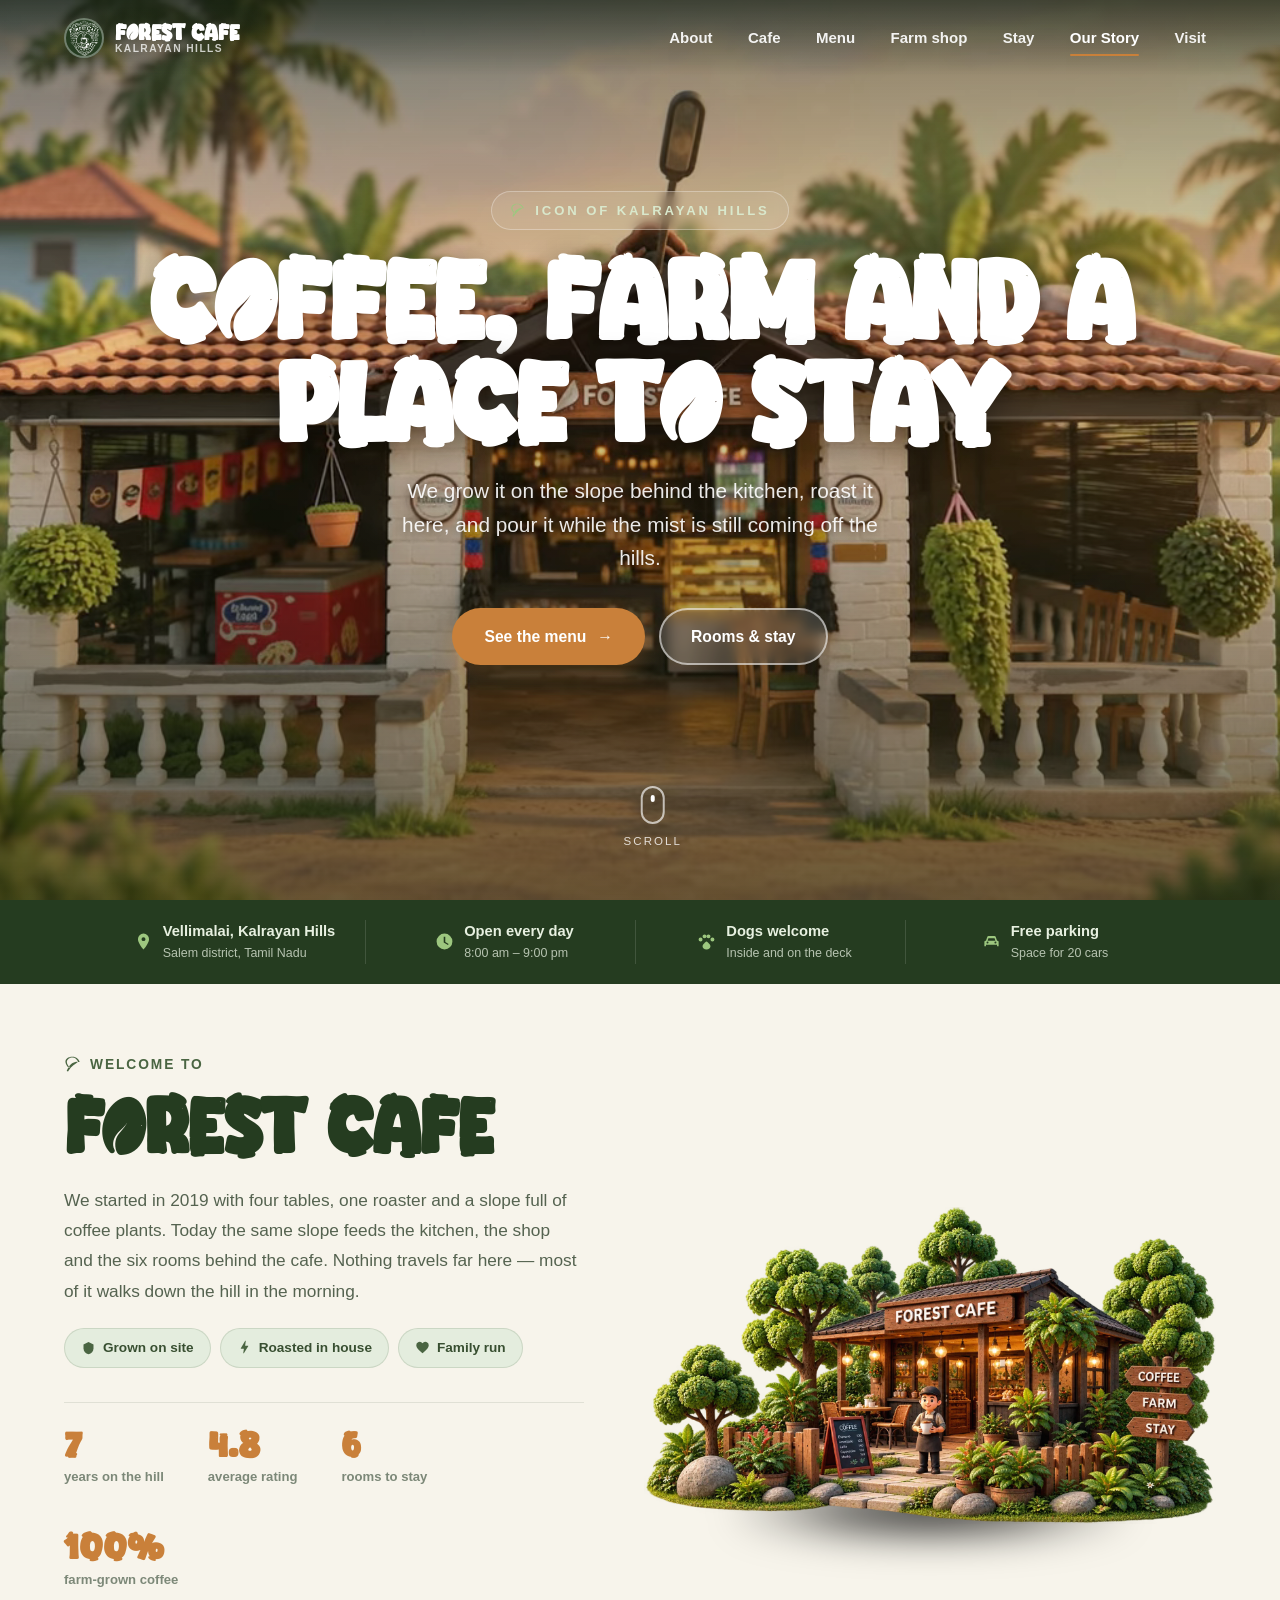
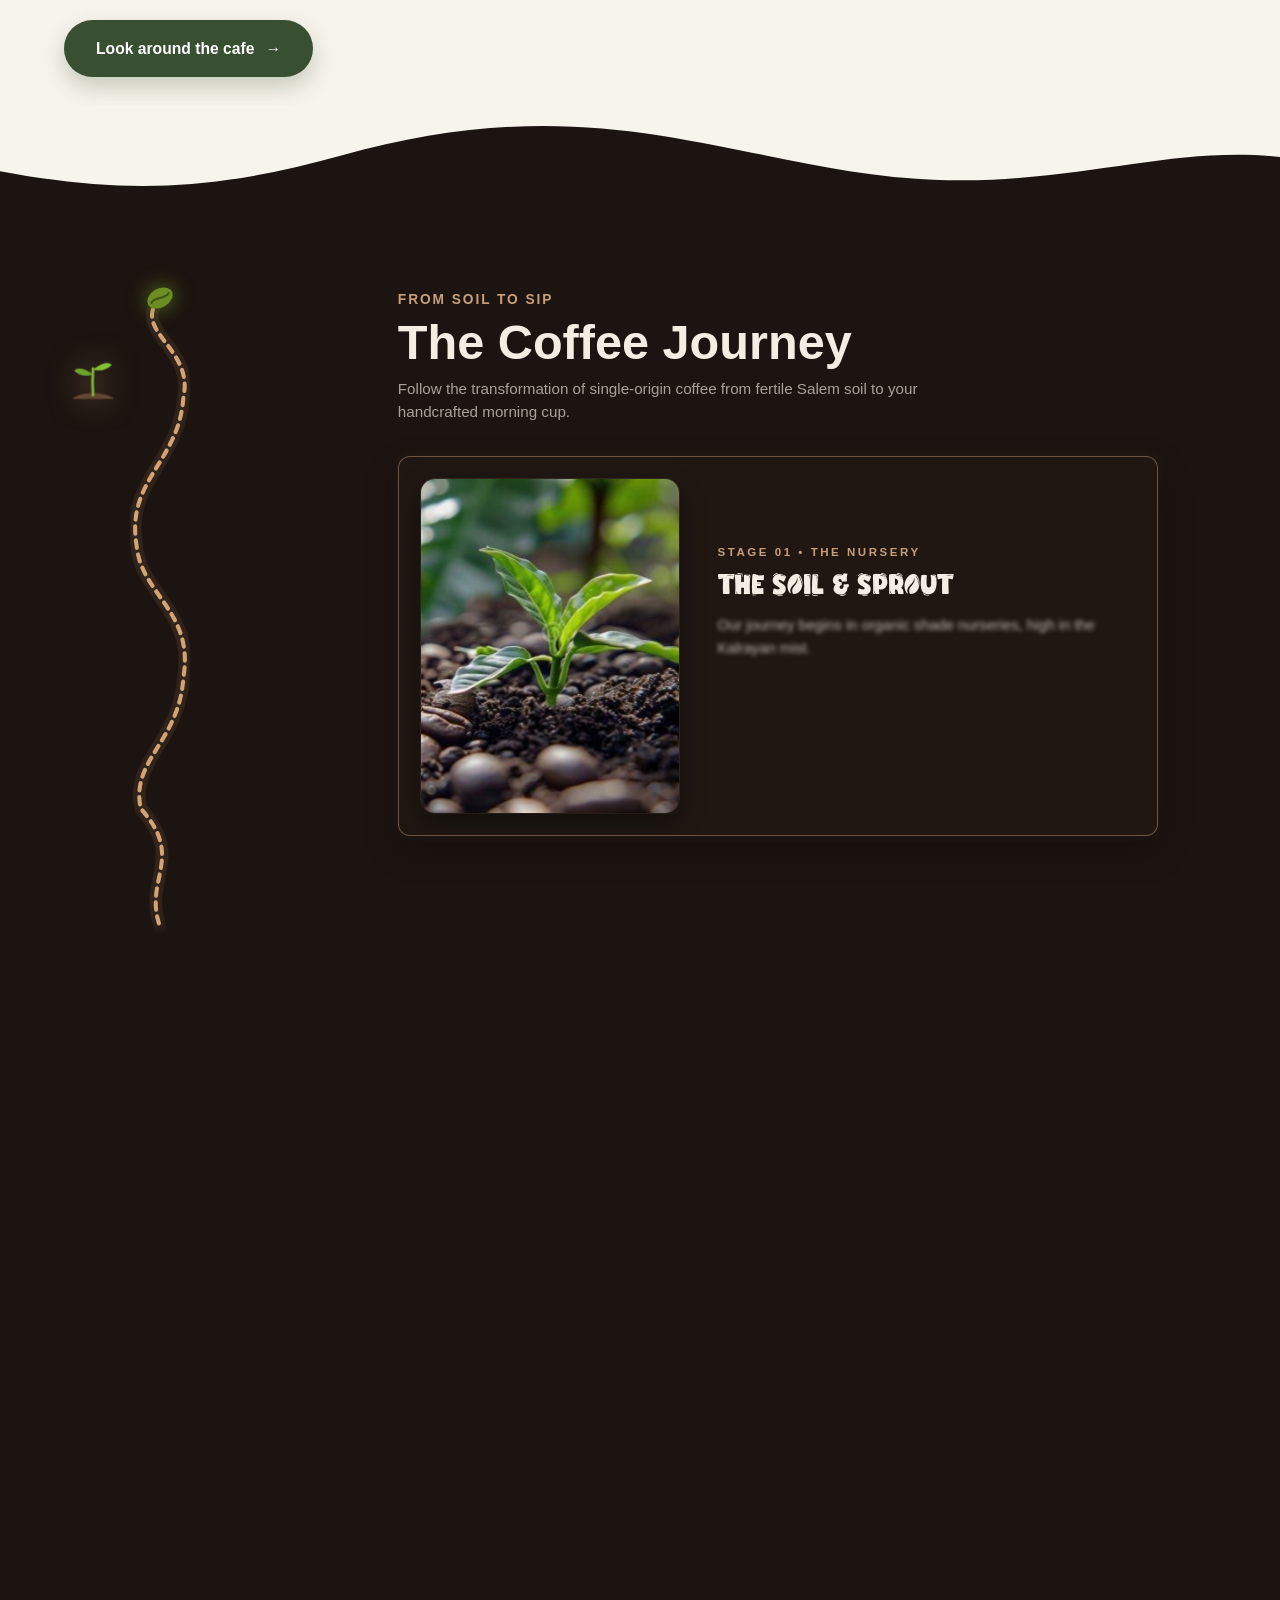
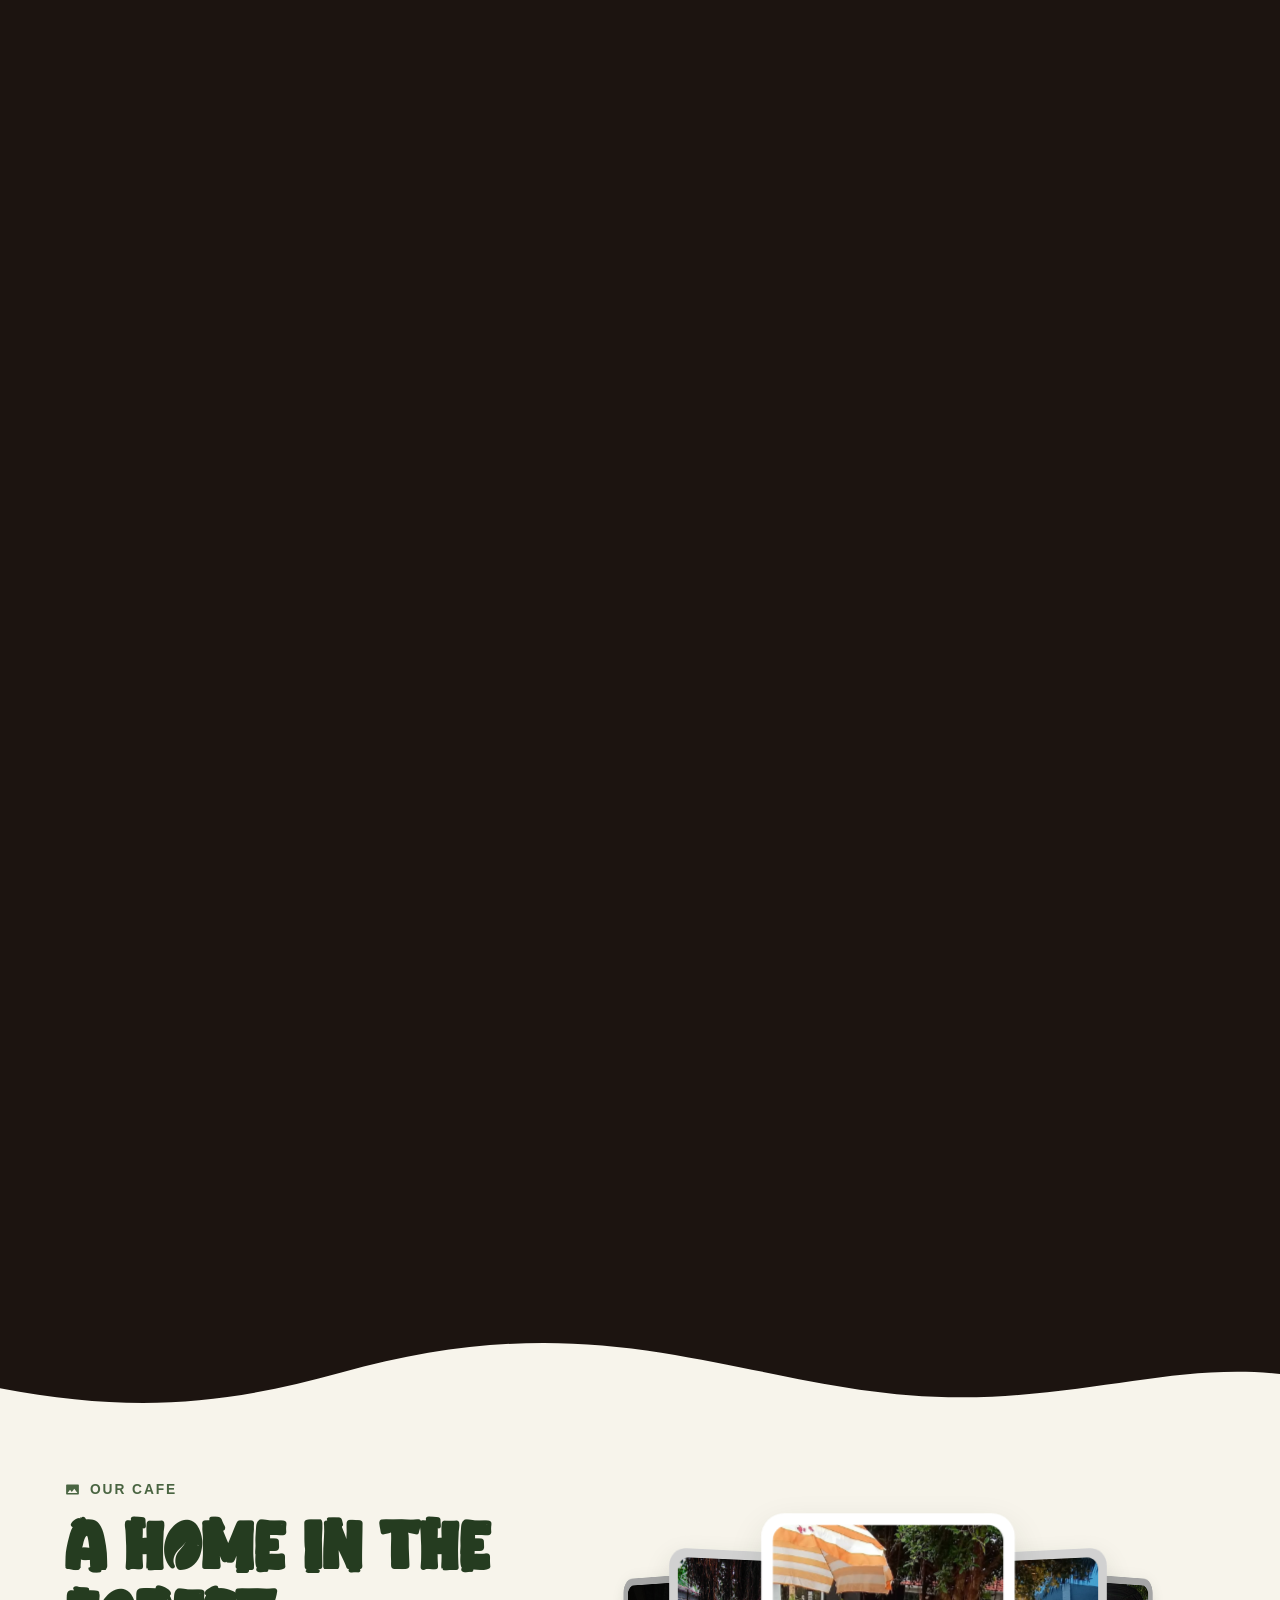
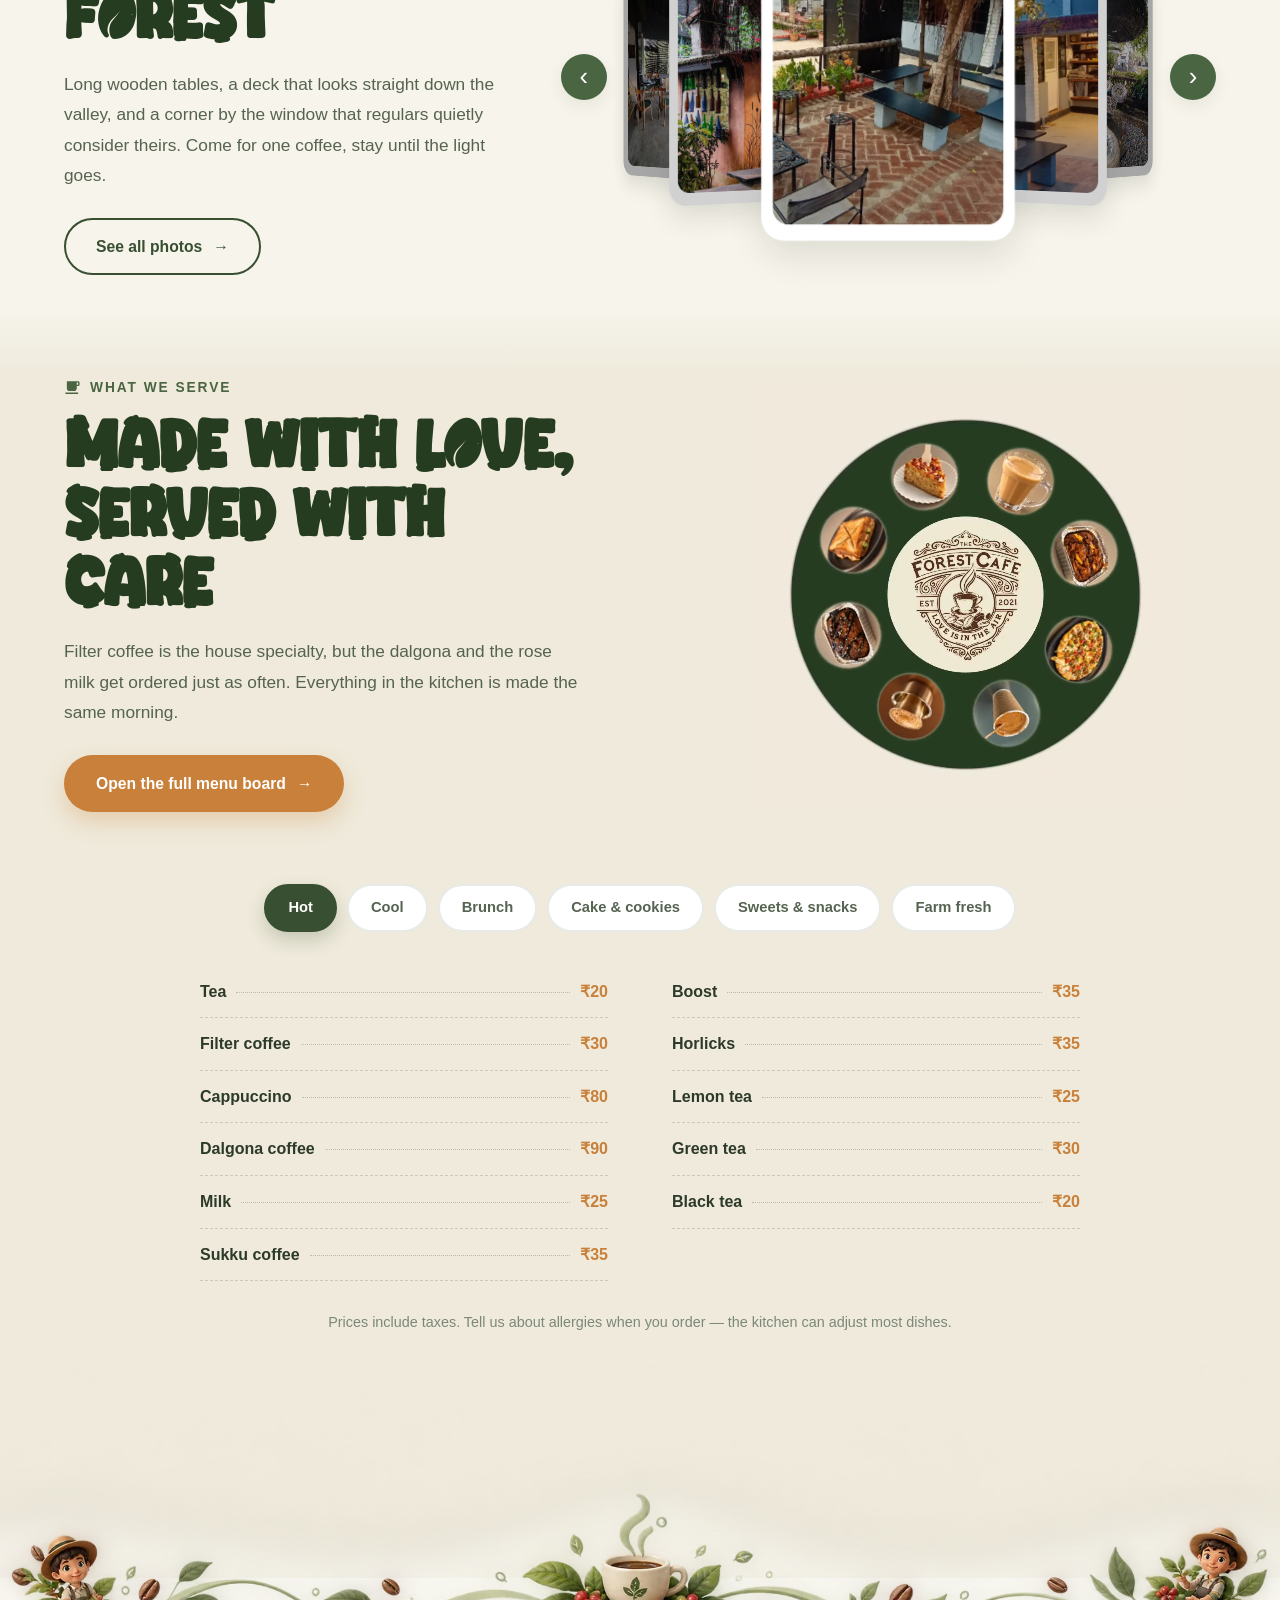
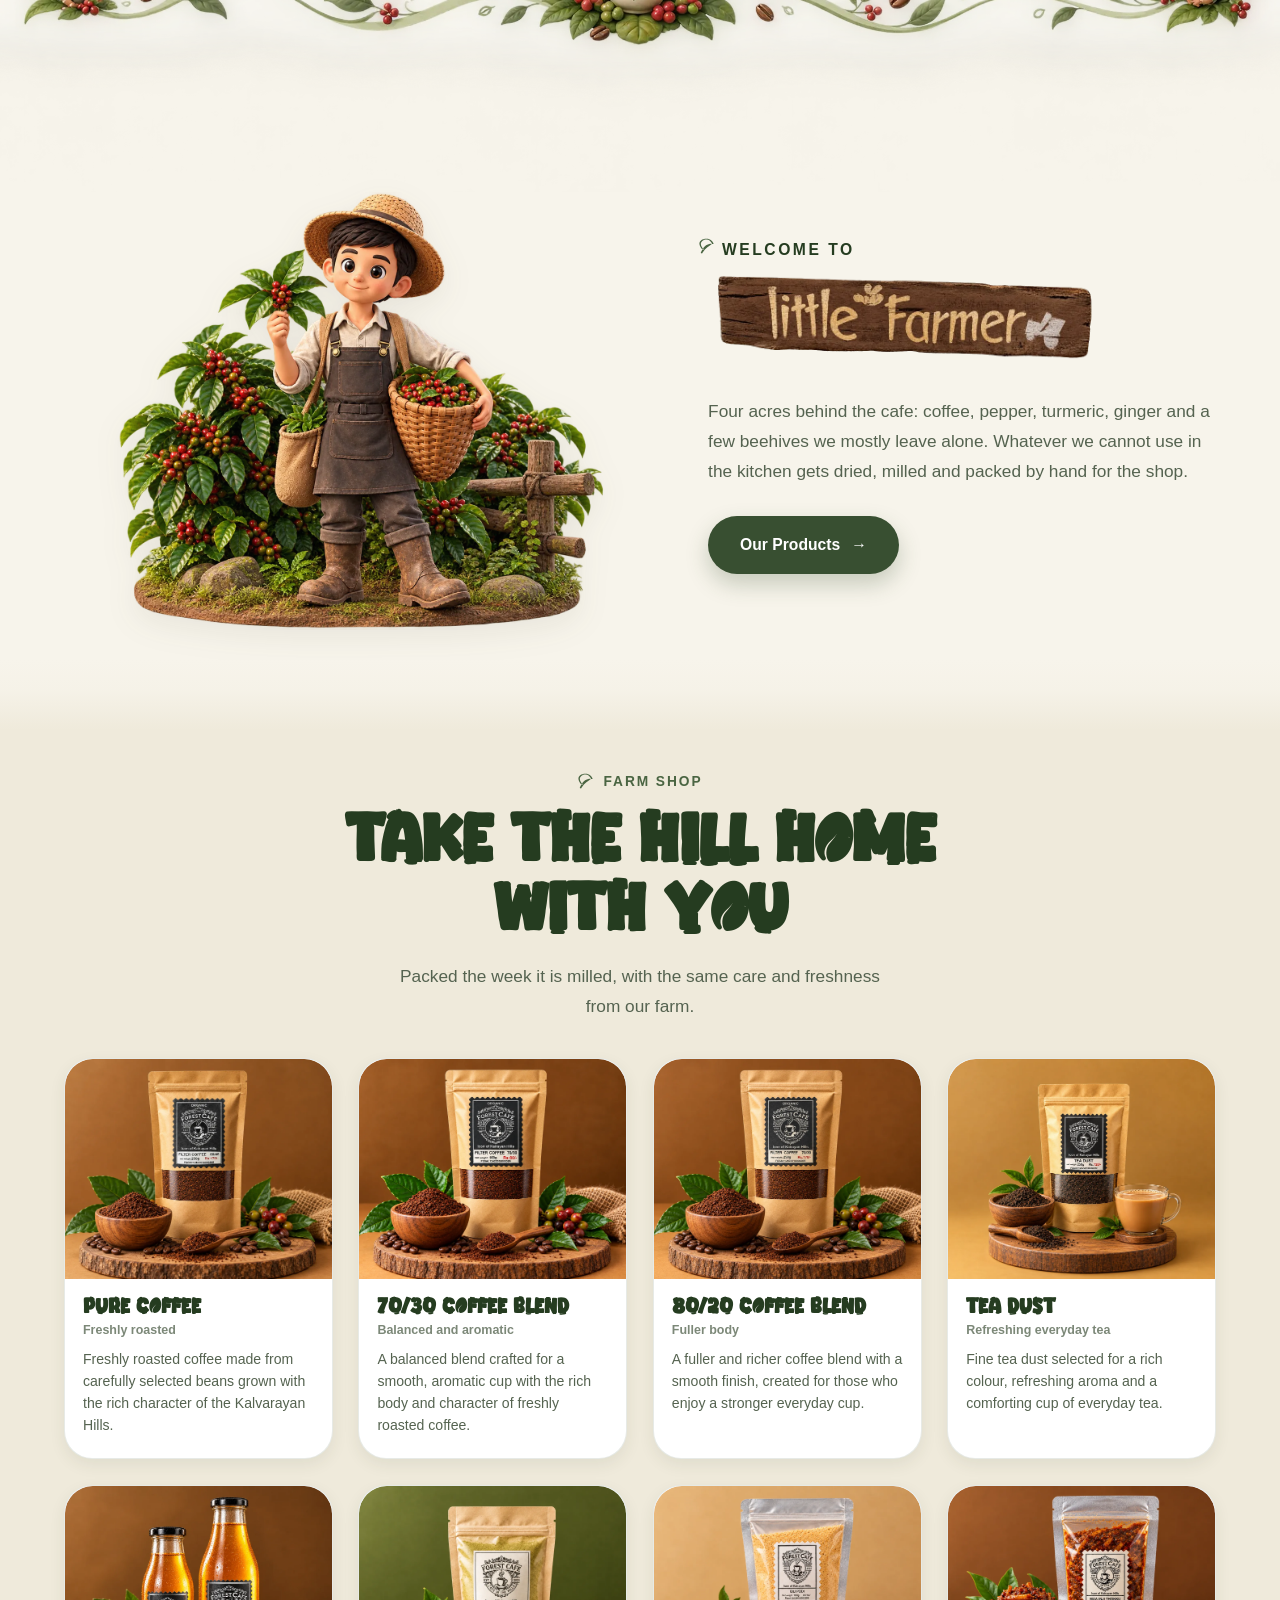
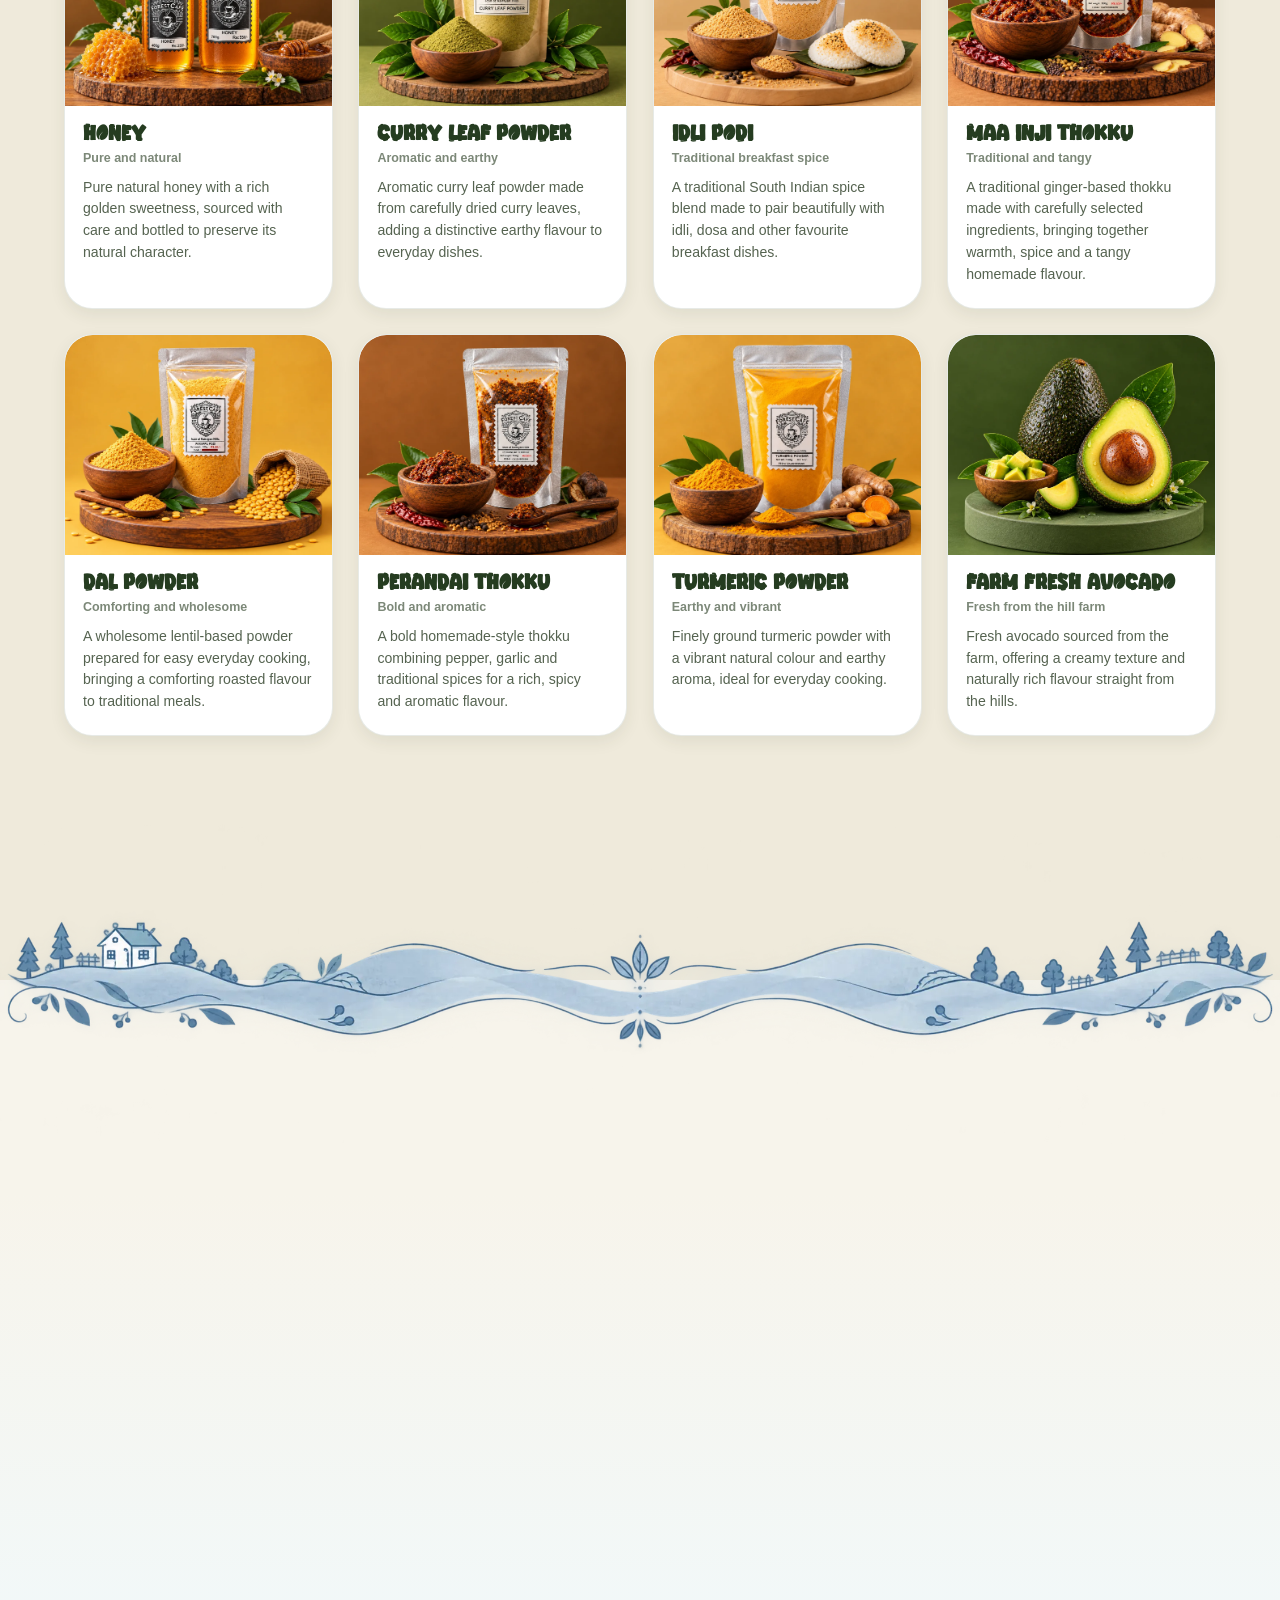
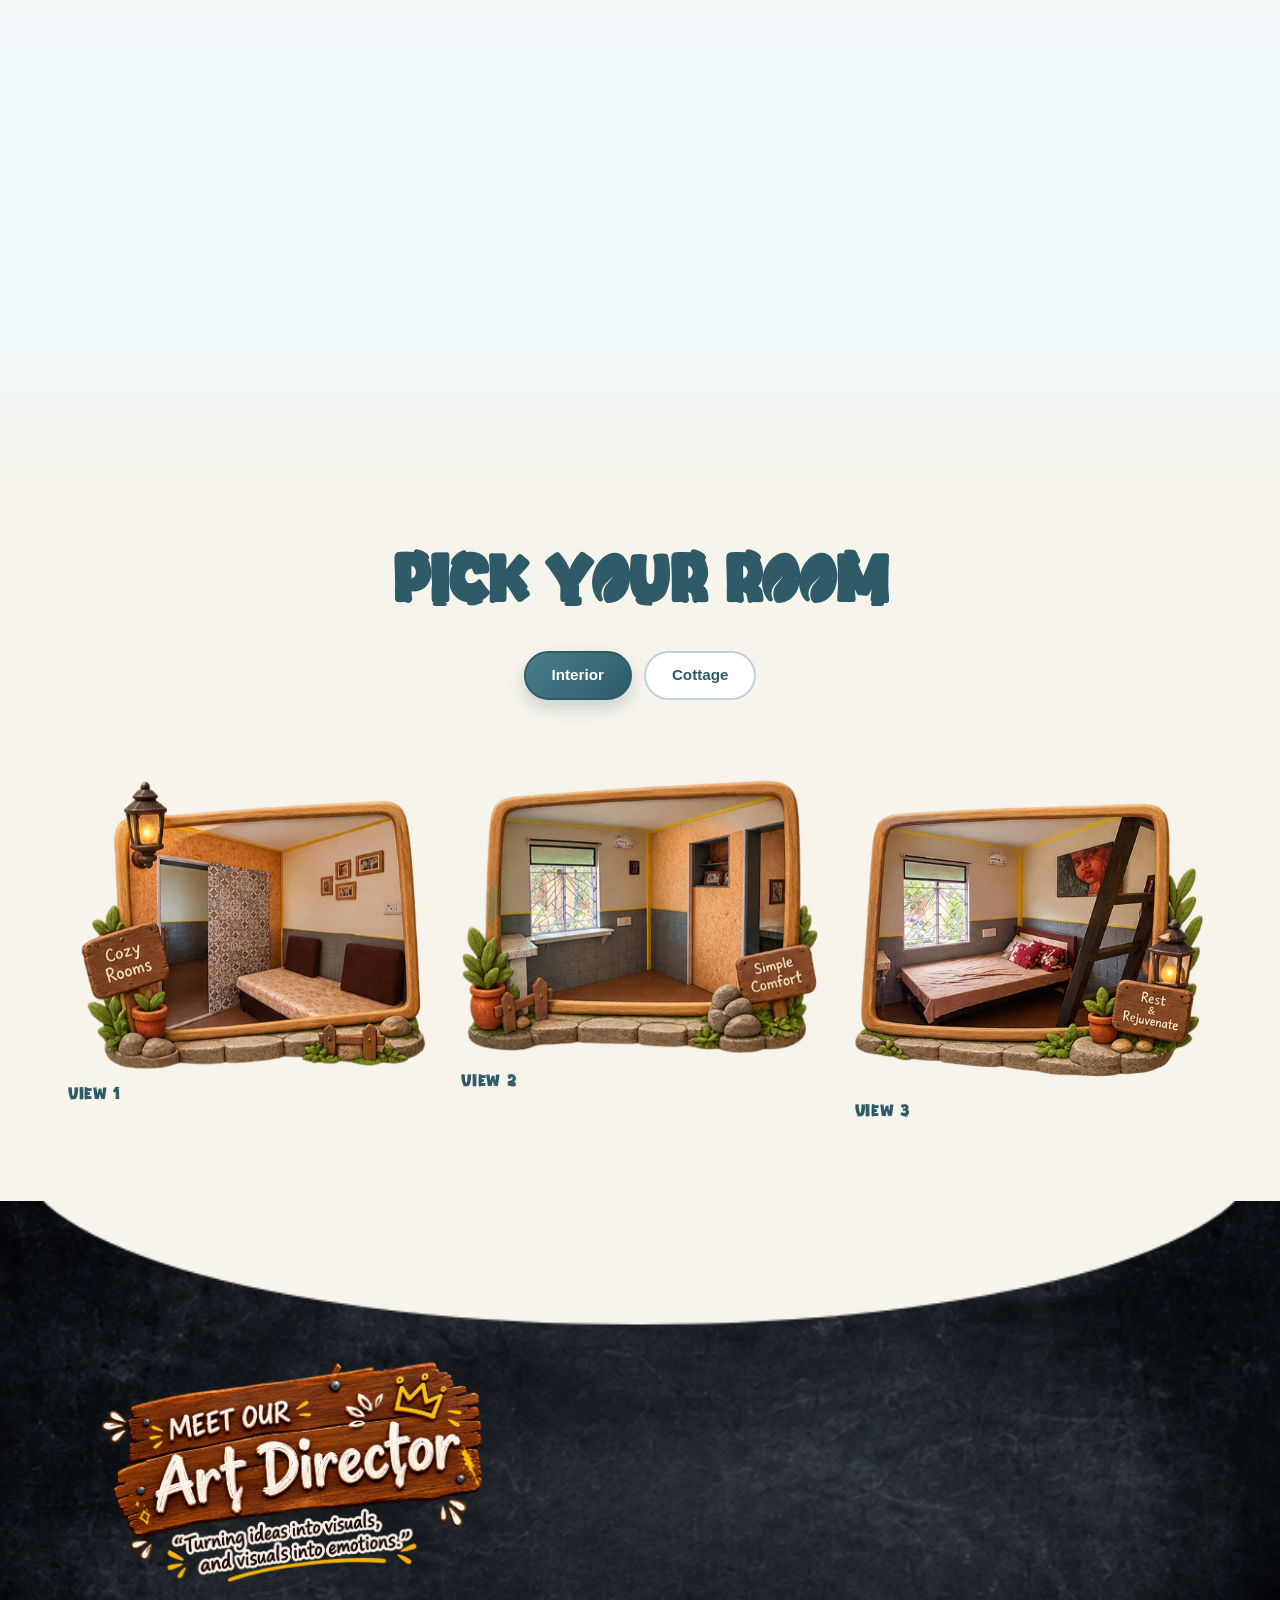
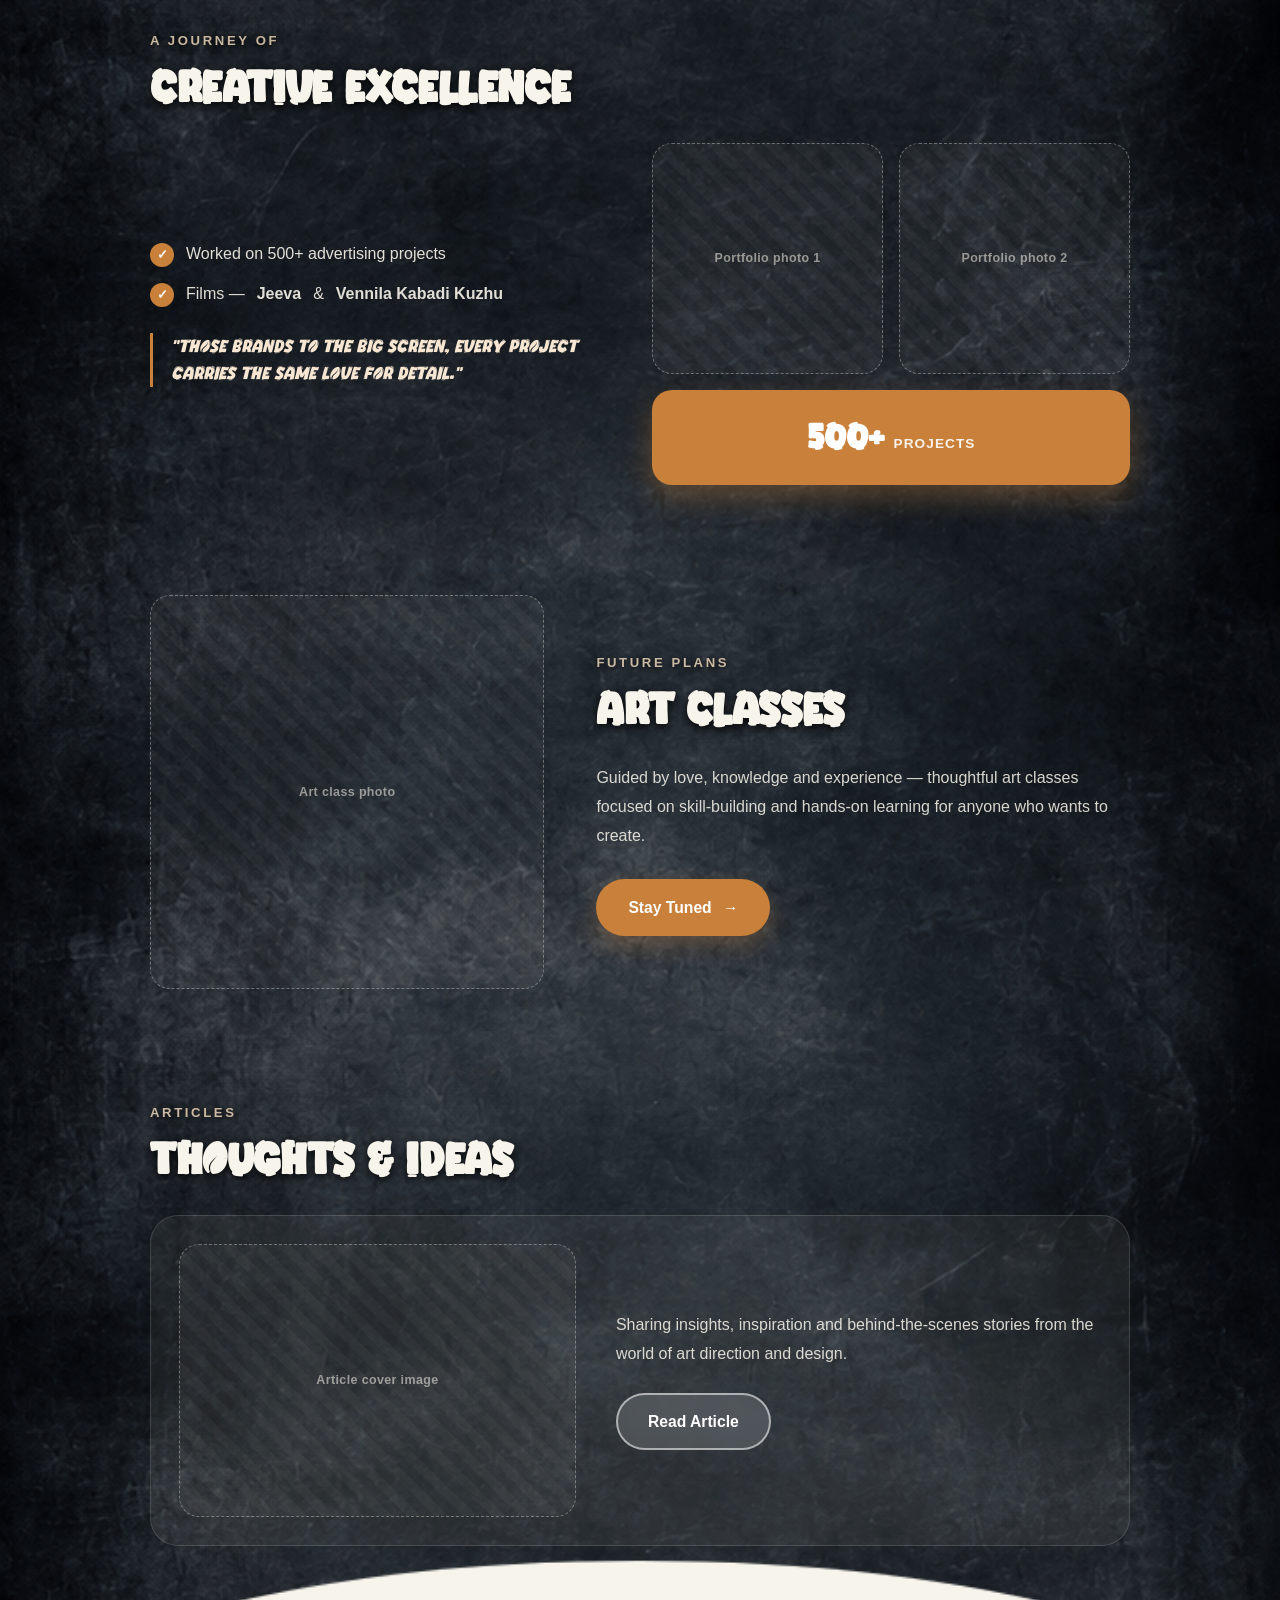
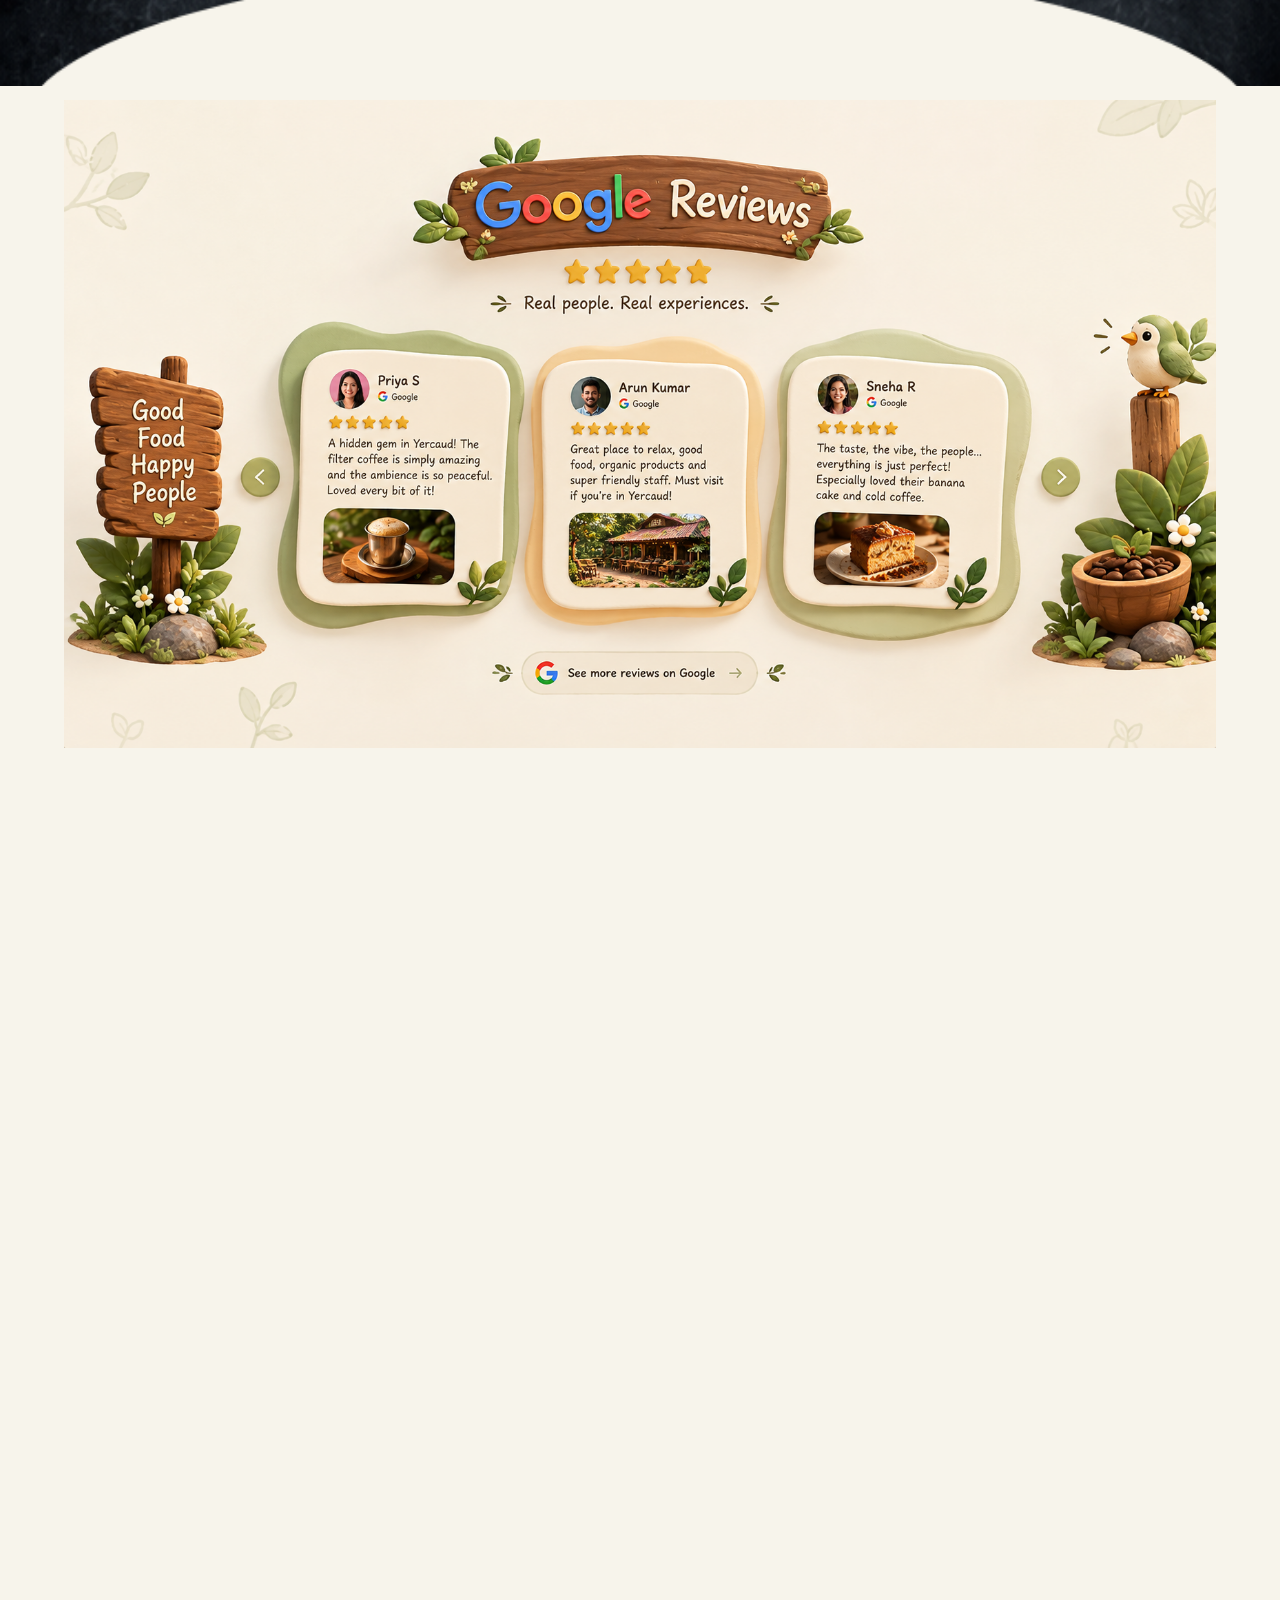
==== commit 8f084f4b: "feat: Forest Cafe homepage redesign and CMS updates" ====
--- a/index.html
+++ b/index.html
@@ -76,7 +76,7 @@
 <li><a href="#menu">Menu</a></li>
 <li><a href="#shop">Farm shop</a></li>
 <li><a href="#stay">Stay</a></li>
-<li><a href="#owner-story">Our Story</a></li>
+<li><a href="#art-director">Our Story</a></li>
 <li><a href="#visit">Visit</a></li>
 </ul>
 </nav>
@@ -903,662 +903,181 @@
             </div>
         </section>
 
+
+    </div>
+
+</section>
+
+
 <!-- =========================================================
-     OUR STORY / OWNER SECTION
+     ART DIRECTOR SHOWCASE
+     Scrapbook-style section: portrait, journey stats,
+     future art classes teaser, articles teaser.
+     All photo spots below are PLACEHOLDERS — swap the
+     .ad-placeholder <img> src or background with real photos.
 ========================================================= -->
 <section
-    class="section owner-story-section"
-    id="owner-story"
-    aria-labelledby="owner-story-title"
+    class="section ad-section"
+    id="art-director"
+    aria-labelledby="ad-title"
 >
 
     <!-- Background -->
     <img
-        class="owner-story-background"
+        class="ad-background"
         src="Black.png"
         alt=""
         aria-hidden="true"
     >
 
-    <div class="shell owner-story-shell">
+    <div class="shell ad-shell">
 
         <!-- =====================================================
-             STORY + OWNER PHOTO
-             STICKY PHOTO ENDS WHEN THIS ENTIRE GRID ENDS
+             INTRO — MEET OUR ART DIRECTOR
         ====================================================== -->
-        <div class="owner-story-content reveal">
-
-
-            <!-- =================================================
-                 STORY CONTENT
-            ================================================== -->
-            <div class="owner-story-copy">
-
-                <span class="eyebrow owner-story-eyebrow">
-                    OUR STORY
-                </span>
-
-
-                <h2
-                    class="headline owner-story-title"
-                    id="owner-story-title"
-                >
-                    FROM A SMALL FARM
-                    <br>
-                    TO THE FOREST
-                </h2>
-
-
-                <div class="owner-story-letter">
-
-
-                    <!-- =================================================
-                         INTRO
-                    ================================================== -->
-                    <div class="owner-story-block">
-
-                        <p>
-                            Our story started with a simple dream — to build
-                            something of our own, close to nature.
-                        </p>
-
-                        <p>
-                            After leaving Chennai, we bought 2.5 acres of land
-                            in a quiet village and started our own farm. We
-                            slowly grew coffee, pepper, banana, coconut, fruits,
-                            spices and silver oak trees.
-                        </p>
-
-                        <p>
-                            With time, the small farm became something more.
-                        </p>
-
-                    </div>
-
-
-                    <!-- =================================================
-                         FROM FARM TO CAFE
-                    ================================================== -->
-                    <div class="owner-story-block">
-
-                        <h3 class="owner-story-subtitle">
-                            FROM THE FARM TO THE CAFE
-                        </h3>
-
-                        <p>
-                            In 2021, we opened
-                            <strong>The Forest Cafe</strong>
-                            in the beautiful Kalrayan Hills.
-                        </p>
-
-                        <p>
-                            We wanted to bring the taste of our farm to the
-                            people who visited us. Our coffee, Podi Chai and
-                            honey became some of the special things we shared.
-                        </p>
-
-                        <p>
-                            Our honey comes from the beehives on our own farm.
-                            Our coffee and Podi Chai are made with the same
-                            care and love that went into growing our farm.
-                        </p>
-
-                    </div>
-
-
-                    <!-- =================================================
-                         PERSON BEHIND THE STORY
-                    ================================================== -->
-                    <div class="owner-story-block">
-
-                        <h3 class="owner-story-subtitle">
-                            THE PERSON BEHIND THE STORY
-                        </h3>
-
-                        <div class="owner-story-text">
-
-                            <p>
-                                Behind this journey is an
-                                <strong>Art Director, Artist and Creator</strong>
-                                who has always loved creating new things.
-                            </p>
-
-                            <p>
-                                He has worked in films and advertising,
-                                including projects such as
-                                <strong>Jeeva</strong> and
-                                <strong>Vennila Kabadi Kuzhu</strong>,
-                                and has worked on more than 500 advertisements.
-                            </p>
-
-                            <p>
-                                For him, creativity is not only about films or
-                                advertising. He also loves seeing old and
-                                unused things and finding new ways to make them
-                                useful and beautiful.
-                            </p>
-
-                            <p>
-                                That same creativity helped turn a small piece
-                                of land into a farm, and the farm into
-                                <strong>The Forest Cafe.</strong>
-                            </p>
-
-                        </div>
-
-                    </div>
-
-
-                    <!-- =================================================
-                         CLOSING STATEMENT
-                         THIS IS THE END OF THE STICKY PHOTO AREA
-                    ================================================== -->
-                    <div class="owner-story-block owner-story-closing">
-
-                        <p>
-                            Today, The Forest Cafe is more than just a cafe.
-                        </p>
-
-                        <p>
-                            It is our journey —
-                            <strong>
-                                from Chennai to the farm, from the farm to
-                                the forest, and from a simple idea to
-                                something real.
-                            </strong>
-                        </p>
-
-                        <p class="owner-story-final">
-                            And our story is still growing.
-                        </p>
-
-                    </div>
-
-                </div>
-
-            </div>
-
-
-            <!-- =================================================
-                 OWNER PHOTO
-
-                 STICKY EFFECT IS LIMITED TO
-                 .owner-story-content
-            ================================================== -->
-            <div class="owner-photo-wrap">
-
-                <div class="owner-photo">
-
-                    <img
-                        class="owner-photo-image"
-                        src="owner.jpeg"
-                        alt="Owner of The Forest Cafe"
-                    >
-
-                    <!-- Text placeholder over bottom of image -->
-                    <div class="owner-photo-caption">
-
-                        <span class="owner-photo-name">
-                            OWNER NAME
-                        </span>
-
-                        <span class="owner-photo-role">
-                            ART DIRECTOR • ARTIST • CREATOR
-                        </span>
-
-                    </div>
-
-                </div>
-
-            </div>
-
-        </div>
-
-        <!-- ============ CUSTOMER REVIEWS ============ -->
-        <section class="section reviews-section reveal" id="customer-reviews">
-            <div class="shell">
-                <div class="reviews-header">
-                    <span class="eyebrow" style="justify-content:center">
-                        <svg viewbox="0 0 24 24">
-                            <path d="m12 17.3 6.2 3.7-1.6-7 5.4-4.7-7.1-.6L12 2 9.1 8.7 2 9.3l5.4 4.7-1.6 7z"></path>
-                        </svg>
-                        WHAT OUR GUESTS SAY
-                    </span>
-                    <h2 class="headline">Stories from the Forest</h2>
-                    <p class="lede">
-                        Loved by coffee lovers, families and travellers who stopped by Forest Cafe.
+        <div class="ad-block ad-intro reveal">
+
+            <img
+                src="story/board1.webp"
+                alt="Art director showcase"
+                class="ad-board-image"
+            >
+
+        </div>
+
+
+        <!-- =====================================================
+             A JOURNEY OF CREATIVE EXCELLENCE
+        ====================================================== -->
+        <div class="ad-block ad-journey reveal">
+
+            <span class="eyebrow ad-eyebrow">A JOURNEY OF</span>
+
+            <h3 class="ad-subtitle">
+                Creative Excellence
+            </h3>
+
+            <div class="ad-journey-grid">
+
+                <div class="ad-journey-copy">
+
+                    <ul class="ad-journey-list">
+                        <li>
+                            <span class="ad-check">✓</span>
+                            Worked on 500+ advertising projects
+                        </li>
+                        <li>
+                            <span class="ad-check">✓</span>
+                            Films —
+                            <strong>Jeeva</strong> &amp;
+                            <strong>Vennila Kabadi Kuzhu</strong>
+                        </li>
+                    </ul>
+
+                    <p class="ad-journey-note">
+                        “Those brands to the big screen, every project
+                        carries the same love for detail.”
                     </p>
-                </div>
-                <div class="reviews-summary" aria-label="Forest Cafe average rating summary">
-                    <div class="reviews-score">4.7</div>
-                    <div class="reviews-stars" aria-label="4.7 out of 5 stars">★★★★★</div>
-                    <div class="reviews-count">215 Google Reviews</div>
-                </div>
-                <div class="reviews-slider" data-slider>
-                    <button class="reviews-control reviews-control--prev" type="button" aria-label="Previous reviews">
-                        <span aria-hidden="true">←</span>
-                    </button>
-                    <div class="reviews-viewport">
-                        <div class="reviews-track">
-                            <article class="review-card">
-                                <div class="review-card-top">
-                                    <div class="review-author-wrap">
-                                        <span class="review-avatar" aria-hidden="true">M</span>
-                                        <div>
-                                            <div class="review-author">Manobala Makuds</div>
-                                            <div class="review-meta">Local Guide · 101 reviews</div>
-                                        </div>
-                                    </div>
-                                    <span class="review-time">9 months ago</span>
-                                </div>
-                                <div class="review-stars" aria-label="5 out of 5 stars">★★★★★</div>
-                                <p class="review-text">“The ambiance and decorations are quite pleasing, and there is a good selection of food items available. Coffee and tea were exceptionally good. The pricing is also quite reasonable. A kids' play area, a small library, indoor and outdoor seating areas, and lodging are available.”</p>
-                            </article>
-
-                            <article class="review-card">
-                                <div class="review-card-top">
-                                    <div class="review-author-wrap">
-                                        <span class="review-avatar" aria-hidden="true">M</span>
-                                        <div>
-                                            <div class="review-author">Mohan M</div>
-                                            <div class="review-meta">Local Guide · 97 reviews</div>
-                                        </div>
-                                    </div>
-                                    <span class="review-time">2 months ago</span>
-                                </div>
-                                <div class="review-stars" aria-label="5 out of 5 stars">★★★★★</div>
-                                <p class="review-text">“Had wonderful and memorable experience with Tiny Toy rooms and Forest Cafe. Mr Anandan and his family, staffs are really helpful and very kind to people. We loved the stay and food items. Coffee was excellent.”</p>
-                            </article>
-
-                            <article class="review-card">
-                                <div class="review-card-top">
-                                    <div class="review-author-wrap">
-                                        <span class="review-avatar" aria-hidden="true">G</span>
-                                        <div>
-                                            <div class="review-author">Gabriel DSouza</div>
-                                            <div class="review-meta">6 reviews</div>
-                                        </div>
-                                    </div>
-                                    <span class="review-time">6 months ago</span>
-                                </div>
-                                <div class="review-stars" aria-label="5 out of 5 stars">★★★★★</div>
-                                <p class="review-text">“I am not a cafe person but I loved this ambience. The creative art decors, even the simplest things were given attention. The food was decent and service was good. Loved the fine details of the cafe.”</p>
-                            </article>
-
-                            <article class="review-card">
-                                <div class="review-card-top">
-                                    <div class="review-author-wrap">
-                                        <span class="review-avatar" aria-hidden="true">G</span>
-                                        <div>
-                                            <div class="review-author">Gowthaman V</div>
-                                            <div class="review-meta">8 reviews</div>
-                                        </div>
-                                    </div>
-                                    <span class="review-time">1 year ago</span>
-                                </div>
-                                <div class="review-stars" aria-label="5 out of 5 stars">★★★★★</div>
-                                <p class="review-text">“It's a good resort to stay, beautiful rooms, foods are of good quality, tasty, the restaurant and its surroundings with lots of arts and crafts looks very beautiful. Ultimately the owner couple are very friendly and hospitable.”</p>
-                            </article>
-
-                            <article class="review-card">
-                                <div class="review-card-top">
-                                    <div class="review-author-wrap">
-                                        <span class="review-avatar" aria-hidden="true">D</span>
-                                        <div>
-                                            <div class="review-author">Dheeraj Aithal</div>
-                                            <div class="review-meta">Local Guide · 81 reviews</div>
-                                        </div>
-                                    </div>
-                                    <span class="review-time">7 months ago</span>
-                                </div>
-                                <div class="review-stars" aria-label="5 out of 5 stars">★★★★★</div>
-                                <p class="review-text">“A treasure in this part of the world. Their cakes were lovely and the design of the place was beautiful. The cappuccino though I would avoid, but overall a memorable place to visit around this region.”</p>
-                            </article>
-
-                            <article class="review-card">
-                                <div class="review-card-top">
-                                    <div class="review-author-wrap">
-                                        <span class="review-avatar" aria-hidden="true">V</span>
-                                        <div>
-                                            <div class="review-author">varadan bathmanaban</div>
-                                            <div class="review-meta">5 reviews</div>
-                                        </div>
-                                    </div>
-                                    <span class="review-time">2 years ago</span>
-                                </div>
-                                <div class="review-stars" aria-label="5 out of 5 stars">★★★★★</div>
-                                <p class="review-text">“We were quite surprised to find such an amazing ambience and warm service. Only the best coffee shop in Kalvarayan hills. Planning to take family as well.”</p>
-                            </article>
-
-                            <article class="review-card">
-                                <div class="review-card-top">
-                                    <div class="review-author-wrap">
-                                        <span class="review-avatar" aria-hidden="true">M</span>
-                                        <div>
-                                            <div class="review-author">Muthamil Selvan</div>
-                                            <div class="review-meta">Local Guide · 16 reviews</div>
-                                        </div>
-                                    </div>
-                                    <span class="review-time">9 months ago</span>
-                                </div>
-                                <div class="review-stars" aria-label="5 out of 5 stars">★★★★★</div>
-                                <p class="review-text">“Chill spot! Cosy vibes, creative decor, and decent eats. Perfect for a catch-up or work session. Would head back for the vibes alone.”</p>
-                            </article>
-
-                            <article class="review-card">
-                                <div class="review-card-top">
-                                    <div class="review-author-wrap">
-                                        <span class="review-avatar" aria-hidden="true">V</span>
-                                        <div>
-                                            <div class="review-author">vaasu prasath</div>
-                                            <div class="review-meta">8 reviews</div>
-                                        </div>
-                                    </div>
-                                    <span class="review-time">7 months ago</span>
-                                </div>
-                                <div class="review-stars" aria-label="5 out of 5 stars">★★★★★</div>
-                                <p class="review-text">“The atmosphere at Forest Cafe is awesome, and the food is very good. The cold coffee and filter coffee are especially excellent, and the sandwiches are tasty as well. The Maa Inji pickle is simply ultimate.”</p>
-                            </article>
-
-                            <article class="review-card">
-                                <div class="review-card-top">
-                                    <div class="review-author-wrap">
-                                        <span class="review-avatar" aria-hidden="true">N</span>
-                                        <div>
-                                            <div class="review-author">Niranjankumar E</div>
-                                            <div class="review-meta">Local Guide · 46 reviews</div>
-                                        </div>
-                                    </div>
-                                    <span class="review-time">1 year ago</span>
-                                </div>
-                                <div class="review-stars" aria-label="5 out of 5 stars">★★★★★</div>
-                                <p class="review-text">“Wonderful ambience. Great snacks options! It's so delicious.”</p>
-                            </article>
-
-                            <article class="review-card">
-                                <div class="review-card-top">
-                                    <div class="review-author-wrap">
-                                        <span class="review-avatar" aria-hidden="true">T</span>
-                                        <div>
-                                            <div class="review-author">The Dark Guide</div>
-                                            <div class="review-meta">Local Guide · 265 reviews</div>
-                                        </div>
-                                    </div>
-                                    <span class="review-time">2 years ago</span>
-                                </div>
-                                <div class="review-stars" aria-label="5 out of 5 stars">★★★★★</div>
-                                <p class="review-text">“Good cafe at Kalvarayan hills. The ambience is too good and creative. The food was good. The dogs and cats were friendly and beautiful. Overall a must visit cafe there.”</p>
-                            </article>
-                        </div>
-                    </div>
-                    <button class="reviews-control reviews-control--next" type="button" aria-label="Next reviews">
-                        <span aria-hidden="true">→</span>
-                    </button>
-                </div>
-
-                <div class="reviews-dots" aria-label="Review pagination"></div>
-            </div>
-        </section>
+
+                </div>
+
+                <div class="ad-journey-media">
+
+                    <div class="ad-placeholder ad-thumb">
+                        <!-- Replace with: <img src="ArtDirector/work-1.jpg" alt=""> -->
+                        <span class="ad-placeholder-label">Portfolio photo 1</span>
+                    </div>
+
+                    <div class="ad-placeholder ad-thumb">
+                        <!-- Replace with: <img src="ArtDirector/work-2.jpg" alt=""> -->
+                        <span class="ad-placeholder-label">Portfolio photo 2</span>
+                    </div>
+
+                    <div class="ad-stat-card">
+                        <span class="ad-stat-number">500+</span>
+                        <span class="ad-stat-label">Projects</span>
+                    </div>
+
+                </div>
+
+            </div>
+
+        </div>
+
 
         <!-- =====================================================
-             CREATOR PHILOSOPHY
-
-             OUTSIDE STORY + PHOTO GRID
-             THEREFORE PHOTO STICKY EFFECT ENDS BEFORE THIS
+             FUTURE PLANS — ART CLASSES
         ====================================================== -->
-        <div class="creator-philosophy-section">
-            <div class="creator-philosophy">
-                <div class="creator-philosophy-label">
-                    CREATIVE PHILOSOPHY
-                </div>
-                <div class="creator-philosophy-quote">
-                    <span class="creator-quote-mark">
-                        “
-                    </span>
-                    <h3>
-                        NOTHING IS REALLY
-                        <br>
-                        USELESS. SOMETIMES IT
-                        <br>
-                        JUST NEEDS A DIFFERENT
-                        <br>
-                        IMAGINATION.
-                    </h3>
-                </div>
-            </div>
-        </div>
+        <div class="ad-block ad-future reveal">
+
+            <div class="ad-placeholder ad-future-media">
+                <!-- Replace with: <img src="ArtDirector/art-class.jpg" alt="Art class"> -->
+                <span class="ad-placeholder-label">Art class photo</span>
+            </div>
+
+            <div class="ad-future-copy">
+
+                <span class="eyebrow ad-eyebrow">FUTURE PLANS</span>
+
+                <h3 class="ad-subtitle">
+                    Art Classes
+                </h3>
+
+                <p>
+                    Guided by love, knowledge and experience — thoughtful
+                    art classes focused on skill-building and hands-on
+                    learning for anyone who wants to create.
+                </p>
+
+                <a class="btn btn--honey ad-btn" href="#">
+                    Stay Tuned <span class="arrow">→</span>
+                </a>
+
+            </div>
+
+        </div>
+
 
         <!-- =====================================================
-             ART & DRAWING CLASSES
-
-             ALSO OUTSIDE STORY + PHOTO GRID
-             CENTRED UNDER CREATOR PHILOSOPHY
+             ARTICLES — THOUGHTS & IDEAS
         ====================================================== -->
-        <div class="art-class-section">
-            <div class="art-class-top">
-                <span class="art-class-label">
-                    SOMETHING NEW IS GROWING
-                </span>
-                <span class="art-class-badge">
-                    COMING SOON
-                </span>
-            </div>
-
-            <h3 class="art-class-title">
-                ART &amp; DRAWING
-                <br>
-                <span>CLASSES</span>
+        <div class="ad-block ad-articles reveal">
+
+            <span class="eyebrow ad-eyebrow">ARTICLES</span>
+
+            <h3 class="ad-subtitle">
+                Thoughts &amp; Ideas
             </h3>
 
-            <p class="art-class-description">
-                A creative sanctuary to learn, experiment and discover your
-                own way of seeing the world through fine art, sketching,
-                and sustainable handcrafts.
-            </p>
-
-            <div class="art-class-gallery">
-                <div class="art-class-card art-card-open"></div>
-                <div class="art-class-card art-card-supplies"></div>
-                <div class="art-class-card art-card-cafe"></div>
-                <div class="art-class-card art-card-board"></div>
-            </div>
-
-            <div class="art-class-bottom">
-                <span>
-                    LEARN • DRAW • CREATE
-                </span>
-            </div>
+            <div class="ad-article-card">
+
+                <div class="ad-placeholder ad-article-media">
+                    <!-- Replace with: <img src="ArtDirector/article-cover.jpg" alt=""> -->
+                    <span class="ad-placeholder-label">Article cover image</span>
+                </div>
+
+                <div class="ad-article-copy">
+                    <p>
+                        Sharing insights, inspiration and behind-the-scenes
+                        stories from the world of art direction and design.
+                    </p>
+                    <a class="btn btn--light ad-btn" href="#">
+                        Read Article
+                    </a>
+                </div>
+
+            </div>
+
         </div>
 
     </div>
 
 </section>
 
-    <!-- ============ REVIEWS ============ -->
-        <section class="section" id="reviews">
-            <div class="shell">
-                <div class="reviews-header">
-                    <span class="eyebrow" style="justify-content:center">
-                        <svg viewbox="0 0 24 24">
-                            <path d="m12 17.3 6.2 3.7-1.6-7 5.4-4.7-7.1-.6L12 2 9.1 8.7 2 9.3l5.4 4.7-1.6 7z"></path>
-                        </svg>
-                        WHAT OUR GUESTS SAY
-                    </span>
-                    <h2 class="headline">Stories from the Forest</h2>
-                    <p class="lede">
-                        Loved by coffee lovers, families and travellers who stopped by Forest Cafe.
-                    </p>
-                </div>
-
-                <div class="reviews-summary" aria-label="Forest Cafe average rating summary">
-                    <div class="reviews-score">4.7</div>
-                    <div class="reviews-stars" aria-label="4.7 out of 5 stars">★★★★★</div>
-                    <div class="reviews-count">215 Google Reviews</div>
-                </div>
-
-                <div class="reviews-slider" data-slider>
-                    <button class="reviews-control reviews-control--prev" type="button" aria-label="Previous reviews">
-                        <span aria-hidden="true">←</span>
-                    </button>
-                    <div class="reviews-viewport">
-                        <div class="reviews-track">
-                            <article class="review-card">
-                                <div class="review-card-top">
-                                    <div class="review-author-wrap">
-                                        <span class="review-avatar" aria-hidden="true">M</span>
-                                        <div>
-                                            <div class="review-author">Manobala Makuds</div>
-                                            <div class="review-meta">Local Guide · 101 reviews</div>
-                                        </div>
-                                    </div>
-                                    <span class="review-time">9 months ago</span>
-                                </div>
-                                <div class="review-stars" aria-label="5 out of 5 stars">★★★★★</div>
-                                <p class="review-text">“The ambiance and decorations are quite pleasing, and there is a good selection of food items available. Coffee and tea were exceptionally good. The pricing is also quite reasonable. A kids' play area, a small library, indoor and outdoor seating areas, and lodging are available.”</p>
-                            </article>
-
-                            <article class="review-card">
-                                <div class="review-card-top">
-                                    <div class="review-author-wrap">
-                                        <span class="review-avatar" aria-hidden="true">M</span>
-                                        <div>
-                                            <div class="review-author">Mohan M</div>
-                                            <div class="review-meta">Local Guide · 97 reviews</div>
-                                        </div>
-                                    </div>
-                                    <span class="review-time">2 months ago</span>
-                                </div>
-                                <div class="review-stars" aria-label="5 out of 5 stars">★★★★★</div>
-                                <p class="review-text">“Had wonderful and memorable experience with Tiny Toy rooms and Forest Cafe. Mr Anandan and his family, staffs are really helpful and very kind to people. We loved the stay and food items. Coffee was excellent.”</p>
-                            </article>
-
-                            <article class="review-card">
-                                <div class="review-card-top">
-                                    <div class="review-author-wrap">
-                                        <span class="review-avatar" aria-hidden="true">G</span>
-                                        <div>
-                                            <div class="review-author">Gabriel DSouza</div>
-                                            <div class="review-meta">6 reviews</div>
-                                        </div>
-                                    </div>
-                                    <span class="review-time">6 months ago</span>
-                                </div>
-                                <div class="review-stars" aria-label="5 out of 5 stars">★★★★★</div>
-                                <p class="review-text">“I am not a cafe person but I loved this ambience. The creative art decors, even the simplest things were given attention. The food was decent and service was good. Loved the fine details of the cafe.”</p>
-                            </article>
-
-                            <article class="review-card">
-                                <div class="review-card-top">
-                                    <div class="review-author-wrap">
-                                        <span class="review-avatar" aria-hidden="true">G</span>
-                                        <div>
-                                            <div class="review-author">Gowthaman V</div>
-                                            <div class="review-meta">8 reviews</div>
-                                        </div>
-                                    </div>
-                                    <span class="review-time">1 year ago</span>
-                                </div>
-                                <div class="review-stars" aria-label="5 out of 5 stars">★★★★★</div>
-                                <p class="review-text">“It's a good resort to stay, beautiful rooms, foods are of good quality, tasty, the restaurant and its surroundings with lots of arts and crafts looks very beautiful. Ultimately the owner couple are very friendly and hospitable.”</p>
-                            </article>
-
-                            <article class="review-card">
-                                <div class="review-card-top">
-                                    <div class="review-author-wrap">
-                                        <span class="review-avatar" aria-hidden="true">D</span>
-                                        <div>
-                                            <div class="review-author">Dheeraj Aithal</div>
-                                            <div class="review-meta">Local Guide · 81 reviews</div>
-                                        </div>
-                                    </div>
-                                    <span class="review-time">7 months ago</span>
-                                </div>
-                                <div class="review-stars" aria-label="5 out of 5 stars">★★★★★</div>
-                                <p class="review-text">“A treasure in this part of the world. Their cakes were lovely and the design of the place was beautiful. The cappuccino though I would avoid, but overall a memorable place to visit around this region.”</p>
-                            </article>
-
-                            <article class="review-card">
-                                <div class="review-card-top">
-                                    <div class="review-author-wrap">
-                                        <span class="review-avatar" aria-hidden="true">V</span>
-                                        <div>
-                                            <div class="review-author">varadan bathmanaban</div>
-                                            <div class="review-meta">5 reviews</div>
-                                        </div>
-                                    </div>
-                                    <span class="review-time">2 years ago</span>
-                                </div>
-                                <div class="review-stars" aria-label="5 out of 5 stars">★★★★★</div>
-                                <p class="review-text">“We were quite surprised to find such an amazing ambience and warm service. Only the best coffee shop in Kalvarayan hills. Planning to take family as well.”</p>
-                            </article>
-
-                            <article class="review-card">
-                                <div class="review-card-top">
-                                    <div class="review-author-wrap">
-                                        <span class="review-avatar" aria-hidden="true">M</span>
-                                        <div>
-                                            <div class="review-author">Muthamil Selvan</div>
-                                            <div class="review-meta">Local Guide · 16 reviews</div>
-                                        </div>
-                                    </div>
-                                    <span class="review-time">9 months ago</span>
-                                </div>
-                                <div class="review-stars" aria-label="5 out of 5 stars">★★★★★</div>
-                                <p class="review-text">“Chill spot! Cosy vibes, creative decor, and decent eats. Perfect for a catch-up or work session. Would head back for the vibes alone.”</p>
-                            </article>
-
-                            <article class="review-card">
-                                <div class="review-card-top">
-                                    <div class="review-author-wrap">
-                                        <span class="review-avatar" aria-hidden="true">V</span>
-                                        <div>
-                                            <div class="review-author">vaasu prasath</div>
-                                            <div class="review-meta">8 reviews</div>
-                                        </div>
-                                    </div>
-                                    <span class="review-time">7 months ago</span>
-                                </div>
-                                <div class="review-stars" aria-label="5 out of 5 stars">★★★★★</div>
-                                <p class="review-text">“The atmosphere at Forest Cafe is awesome, and the food is very good. The cold coffee and filter coffee are especially excellent, and the sandwiches are tasty as well. The Maa Inji pickle is simply ultimate.”</p>
-                            </article>
-
-                            <article class="review-card">
-                                <div class="review-card-top">
-                                    <div class="review-author-wrap">
-                                        <span class="review-avatar" aria-hidden="true">N</span>
-                                        <div>
-                                            <div class="review-author">Niranjankumar E</div>
-                                            <div class="review-meta">Local Guide · 46 reviews</div>
-                                        </div>
-                                    </div>
-                                    <span class="review-time">1 year ago</span>
-                                </div>
-                                <div class="review-stars" aria-label="5 out of 5 stars">★★★★★</div>
-                                <p class="review-text">“Wonderful ambience. Great snacks options! It's so delicious.”</p>
-                            </article>
-
-                            <article class="review-card">
-                                <div class="review-card-top">
-                                    <div class="review-author-wrap">
-                                        <span class="review-avatar" aria-hidden="true">T</span>
-                                        <div>
-                                            <div class="review-author">The Dark Guide</div>
-                                            <div class="review-meta">Local Guide · 265 reviews</div>
-                                        </div>
-                                    </div>
-                                    <span class="review-time">2 years ago</span>
-                                </div>
-                                <div class="review-stars" aria-label="5 out of 5 stars">★★★★★</div>
-                                <p class="review-text">“Good cafe at Kalvarayan hills. The ambience is too good and creative. The food was good. The dogs and cats were friendly and beautiful. Overall a must visit cafe there.”</p>
-                            </article>
-                        </div>
-                    </div>
-                    <button class="reviews-control reviews-control--next" type="button" aria-label="Next reviews">
-                        <span aria-hidden="true">→</span>
-                    </button>
-                </div>
-
-                <div class="reviews-dots" aria-label="Review pagination"></div>
+
+        <section class="section followup-image-section" aria-label="Follow-up image section">
+            <div class="followup-image-wrap">
+                <img src="review-board.png" alt="Forest Cafe story board" />
             </div>
         </section>
 
@@ -1648,7 +1167,7 @@
 <!-- ============ FOOTER ============ -->
 <footer class="footer">
 <div class="footer-grid">
-<div>
+<div class="footer-col footer-col--brand">
 <a class="brand" href="#top">
 <span aria-hidden="true" class="brand-mark">
 <svg viewbox="0 0 24 24">
@@ -1660,11 +1179,7 @@
 <span class="brand-sub">Kalrayan Hills</span>
 </span>
 </a>
-<div class="footer-contact">
-<p>No 367/2, servaiyattu, vellimalai road, karumandurai,<br />kalvarayan hills, salem-636 138.</p>
-<p>ph no: <a data-cms="phoneLink" data-cms-text="phoneText" href="tel:+919444060619">9444060619</a></p>
-<p>e-mail: <a data-cms="emailLink" data-cms-text="emailText" href="mailto:forestcafe.khilla@gmail.com">forestcafe.khilla@gmail.com</a></p>
-</div>
+<p class="footer-about">A cosy stop for coffee, farm produce and a place to sleep, tucked into the Kalvarayan Hills.</p>
 <div class="socials">
 <a aria-label="Instagram" data-cms="instaLink" href="https://www.instagram.com/forestcafe.khills?utm_source=ig_web_button_share_sheet&stkn=ZDNlZDc0MzIxNw==" target="_blank" rel="noopener"><svg viewbox="0 0 24 24">
 <path d="M12 2.2c3.2 0 3.6 0 4.9.1 3.3.1 4.8 1.7 4.9 4.9.1 1.3.1 1.7.1 4.8s0 3.6-.1 4.9c-.1 3.2-1.7 4.8-4.9 4.9-1.3.1-1.7.1-4.9.1s-3.6 0-4.9-.1c-3.3-.1-4.8-1.7-4.9-4.9-.1-1.3-.1-1.7-.1-4.9s0-3.5.1-4.8C2.3 4 3.9 2.4 7.1 2.3 8.4 2.2 8.8 2.2 12 2.2zm0 5.1A4.7 4.7 0 1 0 16.7 12 4.7 4.7 0 0 0 12 7.3zm0 7.7A3 3 0 1 1 15 12a3 3 0 0 1-3 3zm4.9-9a1.1 1.1 0 1 0 1.1 1.1 1.1 1.1 0 0 0-1.1-1.1z"></path>
@@ -1680,8 +1195,16 @@
 </svg></a>
 </div>
 </div>
-<div>
+<div class="footer-col">
 <h4>Visit</h4>
+<div class="footer-contact">
+<p>No 367/2, servaiyattu, vellimalai road, karumandurai,<br />kalvarayan hills, salem-636 138.</p>
+<p>ph no: <a data-cms="phoneLink" data-cms-text="phoneText" href="tel:+919444060619">9444060619</a></p>
+<p>e-mail: <a data-cms="emailLink" data-cms-text="emailText" href="mailto:forestcafe.khilla@gmail.com">forestcafe.khilla@gmail.com</a></p>
+</div>
+</div>
+<div class="footer-col">
+<h4>Explore</h4>
 <ul>
 <li><a href="#about">About us</a></li>
 <li><a href="#cafe">The cafe</a></li>
--- a/css/style.css
+++ b/css/style.css
@@ -2552,319 +2552,35 @@
         color: #5A6E76;
     }
 
-/* ========== 13. Testimonials ========== */
-.quote-track {
-    display: grid;
-    grid-template-columns: repeat(3, minmax(0, 1fr));
-    gap: clamp(18px, 2.4vw, 28px);
-}
-
-.quote-card {
-    background: var(--card);
-    border: 1px solid var(--line);
-    border-radius: var(--radius-lg);
-    padding: 28px 26px 24px;
-    display: flex;
-    flex-direction: column;
-    box-shadow: var(--shadow-sm);
-}
-
-.stars {
-    display: flex;
-    gap: 3px;
-    margin-bottom: 14px;
-}
-
-    .stars svg {
-        width: 17px;
-        height: 17px;
-        fill: var(--honey);
-    }
-
-.quote-card blockquote {
-    font-size: 1rem;
-    line-height: 1.7;
-    color: var(--ink-soft);
-    flex: 1;
-}
-
-.quote-person {
-    display: flex;
-    align-items: center;
-    gap: 12px;
-    margin-top: 20px;
-    padding-top: 18px;
-    border-top: 1px solid var(--line);
-}
-
-.quote-avatar {
-    width: 42px;
-    height: 42px;
-    border-radius: 50%;
-    display: grid;
-    place-items: center;
-    background: var(--green-100);
-    color: var(--green-700);
-    font-family: var(--font-display);
-    font-weight: 600;
-    font-size: 1.1rem;
-    flex-shrink: 0;
-}
-
-.quote-name {
-    font-weight: 700;
-    font-size: 0.94rem;
-    color: var(--green-800);
-}
-
-.quote-from {
-    font-size: 0.8rem;
-    color: var(--ink-mute);
-}
+
 
 /* ========== CUSTOMER REVIEWS ========== */
-.reviews-section {
-    position: relative;
-    background: linear-gradient(180deg, rgba(26, 35, 27, 0.98), rgba(20, 28, 25, 1));
-    color: #f5f0e8;
-    padding-top: clamp(52px, 7vw, 88px);
-    padding-bottom: clamp(52px, 7vw, 88px);
-    border-top: 1px solid rgba(255, 255, 255, 0.08);
-    border-bottom: 1px solid rgba(255, 255, 255, 0.08);
-}
-
-.reviews-header {
-    text-align: center;
-    margin-bottom: 22px;
-}
-
-    .reviews-header .eyebrow {
-        color: rgba(235, 220, 191, 0.9);
-        justify-content: center;
-    }
-
-    .reviews-header .headline {
-        color: #f7f3ee;
-        margin-top: 12px;
-    }
-
-    .reviews-header .lede {
-        max-width: 42rem;
-        margin: 12px auto 0;
-        font-size: 1.04rem;
-        color: rgba(242, 236, 227, 0.76);
-    }
-
-.reviews-summary {
-    display: flex;
-    align-items: center;
-    justify-content: center;
-    flex-wrap: wrap;
-    gap: 10px 18px;
-    margin: 0 auto 28px;
-    color: #fff4de;
-    font-weight: 700;
-    letter-spacing: 0.01em;
-}
-
-.reviews-score {
-    font-family: var(--font-display);
-    font-size: clamp(2rem, 3vw, 3rem);
-    line-height: 1;
-    color: #f3dba1;
-}
-
-.reviews-stars {
-    color: var(--honey);
-    letter-spacing: 0.14em;
-    font-size: 0.92rem;
-}
-
-.reviews-count {
-    font-size: 0.92rem;
-    color: rgba(245, 240, 232, 0.8);
-}
-
-.reviews-slider {
-    --review-gap: 20px;
-    display: grid;
-    grid-template-columns: auto minmax(0, 1fr) auto;
-    align-items: center;
-    gap: 14px;
-    margin-top: 18px;
-}
-
-.reviews-viewport {
+
+.followup-image-section {
+    padding-top: 0;
+    padding-bottom: 0;
+    background: transparent;
+}
+
+.followup-image-wrap {
+    width: 100%;
+    max-width: 100%;
     overflow: hidden;
-    width: 100%;
-}
-
-.reviews-track {
-    display: flex;
-    gap: var(--review-gap);
-    align-items: stretch;
-    transition: transform 0.45s ease;
-    will-change: transform;
-}
-
-.review-card {
-    flex: 0 0 calc((100% - (var(--review-columns, 3) - 1) * var(--review-gap)) / var(--review-columns, 3));
-    min-width: 0;
-    background: rgba(255, 255, 255, 0.04);
-    border: 1px solid rgba(231, 223, 205, 0.12);
-    border-radius: 22px;
-    padding: 22px 20px 18px;
-    box-shadow: 0 12px 26px rgba(15, 22, 16, 0.16);
-    color: rgba(252, 248, 243, 0.9);
-    display: flex;
-    flex-direction: column;
-    min-height: 250px;
-}
-
-.review-card-top {
-    display: flex;
-    align-items: flex-start;
-    justify-content: space-between;
-    gap: 10px;
-}
-
-.review-author-wrap {
-    display: flex;
-    align-items: center;
-    gap: 10px;
-    min-width: 0;
-}
-
-.review-avatar {
-    width: 38px;
-    height: 38px;
-    border-radius: 50%;
-    display: grid;
-    place-items: center;
-    font-size: 0.8rem;
-    font-weight: 700;
-    background: linear-gradient(135deg, rgba(197, 148, 92, 0.32), rgba(62, 91, 63, 0.75));
-    color: #fff;
-    border: 1px solid rgba(255, 255, 255, 0.1);
-    flex-shrink: 0;
-}
-
-.review-author {
-    font-size: 0.96rem;
-    font-weight: 700;
-    color: #f3efe8;
-    line-height: 1.3;
-}
-
-.review-meta {
-    font-size: 0.76rem;
-    color: rgba(245, 235, 221, 0.72);
-    margin-top: 2px;
-}
-
-.review-time {
-    font-size: 0.72rem;
-    color: rgba(245, 235, 221, 0.66);
-    white-space: nowrap;
-    padding-top: 4px;
-}
-
-.review-card .review-stars {
-    margin-top: 18px;
-    font-size: 0.96rem;
-    letter-spacing: 0.12em;
-}
-
-.review-text {
-    margin-top: 16px;
-    font-size: 0.96rem;
-    line-height: 1.7;
-    color: rgba(240, 232, 220, 0.84);
-    flex: 1;
-}
-
-.reviews-control {
-    width: 44px;
-    height: 44px;
-    border-radius: 50%;
-    border: 1px solid rgba(255, 255, 255, 0.16);
-    background: rgba(255, 255, 255, 0.04);
-    color: #f5f0e8;
-    font-size: 1.3rem;
-    cursor: pointer;
-    transition: all 0.2s ease;
-}
-
-    .reviews-control:hover {
-        background: rgba(201, 128, 58, 0.16);
-        border-color: rgba(201, 128, 58, 0.4);
-        transform: translateY(-1px);
-    }
-
-    .reviews-control:disabled {
-        opacity: 0.4;
-        cursor: not-allowed;
-        transform: none;
-    }
-
-.reviews-dots {
-    display: flex;
-    align-items: center;
-    justify-content: center;
-    gap: 8px;
-    margin-top: 18px;
-}
-
-.reviews-dot {
-    width: 9px;
-    height: 9px;
-    border-radius: 50%;
-    border: none;
-    background: rgba(255, 255, 255, 0.2);
+    position: relative;
     padding: 0;
-    cursor: pointer;
-    transition: all 0.2s ease;
-}
-
-    .reviews-dot.is-active {
-        width: 30px;
-        border-radius: 999px;
-        background: var(--honey);
-    }
-
-@media (max-width: 900px) {
-    .review-card {
-        flex-basis: calc((100% - var(--review-gap)) / 2);
-        --review-columns: 2;
-    }
-}
-
-@media (max-width: 700px) {
-    .reviews-slider {
-        grid-template-columns: 1fr;
-    }
-
-    .reviews-control {
-        display: none;
-    }
-
-    .review-card {
-        flex-basis: 100%;
-        --review-columns: 1;
-        min-height: 230px;
-    }
-}
-
-@media (prefers-reduced-motion: reduce) {
-    .reviews-track {
-        transition: none;
-    }
-
-    .reviews-control,
-    .reviews-dot {
-        transition: none;
-    }
-}
+}
+
+.followup-image-wrap img {
+    display: block;
+    width: 100%;
+    height: auto;
+    max-height: 920px;
+    object-fit: cover;
+    border-top: 14px solid transparent;
+    border-bottom: 14px solid transparent;
+    transform: translateY(0);
+}
+
 
 /* ========== 15. Visit / contact ========== */
 .visit-grid {
@@ -3230,6 +2946,12 @@
     object-fit: cover;
     object-position: center center;
     pointer-events: none;
+    -webkit-mask-image: radial-gradient(circle at 10% 50%, transparent 0 16%, #000 17% 100%), radial-gradient(circle at 90% 50%, transparent 0 16%, #000 17% 100%), linear-gradient(to right, #000 0%, #000 100%);
+    mask-image: radial-gradient(circle at 10% 50%, transparent 0 16%, #000 17% 100%), radial-gradient(circle at 90% 50%, transparent 0 16%, #000 17% 100%), linear-gradient(to right, #000 0%, #000 100%);
+    -webkit-mask-repeat: no-repeat;
+    mask-repeat: no-repeat;
+    -webkit-mask-size: 100% 100%;
+    mask-size: 100% 100%;
 }
 
 
@@ -3904,3 +3626,315 @@
 }
 
 
+/* =========================================================================
+   ART DIRECTOR SHOWCASE SECTION
+   Dark scrapbook-style section on Black.png, matching the reference
+   layout: intro + portrait, journey stats, future art classes, articles.
+========================================================================= */
+
+#art-director {
+    position: relative;
+    z-index: 2;
+    padding-top: 130px;
+    padding-bottom: 140px;
+    margin: 0;
+    background: #F7F4EB;
+    overflow: hidden;
+}
+
+.ad-background {
+    position: absolute;
+    inset: 0;
+    width: 100%;
+    height: 100%;
+    display: block;
+    z-index: -1;
+    object-fit: cover;
+    object-position: center center;
+    pointer-events: none;
+    -webkit-mask-image: radial-gradient(circle at 8% 50%, transparent 0 16%, #000 17% 100%), radial-gradient(circle at 92% 50%, transparent 0 16%, #000 17% 100%), linear-gradient(to right, #000 0%, #000 100%);
+    mask-image: radial-gradient(circle at 8% 50%, transparent 0 16%, #000 17% 100%), radial-gradient(circle at 92% 50%, transparent 0 16%, #000 17% 100%), linear-gradient(to right, #000 0%, #000 100%);
+    -webkit-mask-repeat: no-repeat;
+    mask-repeat: no-repeat;
+    -webkit-mask-size: 100% 100%;
+    mask-size: 100% 100%;
+}
+
+.ad-shell {
+    position: relative;
+    z-index: 2;
+}
+
+.ad-block {
+    max-width: 980px;
+    margin: 0 auto 110px;
+}
+
+.ad-block:last-child {
+    margin-bottom: 0;
+}
+
+.ad-eyebrow {
+    display: inline-block;
+    color: rgba(222, 203, 176, 0.9);
+    font-size: 0.82rem;
+    font-weight: 700;
+    letter-spacing: 0.2em;
+    text-transform: uppercase;
+    text-shadow: 0 2px 7px rgba(0, 0, 0, 0.9);
+}
+
+    .ad-eyebrow svg { fill: var(--honey-soft); }
+
+/* ---------- INTRO ---------- */
+
+.ad-intro {
+    max-width: 1200px;
+    margin-top: 24px;
+    margin-bottom: 40px;
+    display: flex;
+    justify-content: center;
+    align-items: center;
+}
+
+.ad-board-image {
+    display: block;
+    width: min(40vw, 400px);
+    max-width: 100%;
+    height: auto;
+    margin: 0 auto;
+    transform: translateX(-350px);
+    filter: drop-shadow(0 20px 30px rgba(0, 0, 0, 0.2));
+}
+
+.ad-title {
+    color: #F7F4EB;
+    margin-top: 28px;
+    margin-bottom: 22px;
+    font-size: clamp(4rem, 7vw, 8rem);
+    line-height: 0.9;
+    letter-spacing: -0.04em;
+    text-transform: uppercase;
+    text-shadow: 0 3px 10px rgba(0, 0, 0, 0.9), 0 1px 3px rgba(0, 0, 0, 1);
+}
+
+.ad-tagline {
+    max-width: 980px;
+    font-family: var(--font-display);
+    font-size: clamp(1.1rem, 2vw, 2.2rem);
+    color: #d88a3d;
+    margin: 0;
+    line-height: 1.25;
+    text-transform: uppercase;
+    text-shadow: 0 3px 8px rgba(0, 0, 0, 0.7);
+}
+
+.ad-intro-grid {
+    display: none;
+}
+
+.ad-intro-copy p {
+    display: none;
+}
+
+/* ---------- PLACEHOLDER PHOTO BOXES ----------
+   Swap these out for real <img> tags — see comments in the HTML.
+------------------------------------------------ */
+
+.ad-placeholder {
+    position: relative;
+    display: flex;
+    align-items: center;
+    justify-content: center;
+    text-align: center;
+    background: repeating-linear-gradient(
+        45deg,
+        rgba(247, 244, 235, 0.06),
+        rgba(247, 244, 235, 0.06) 10px,
+        rgba(247, 244, 235, 0.03) 10px,
+        rgba(247, 244, 235, 0.03) 20px
+    );
+    border: 1.5px dashed rgba(247, 244, 235, 0.35);
+    border-radius: var(--radius);
+    overflow: hidden;
+}
+
+.ad-placeholder-label {
+    padding: 10px 14px;
+    font-size: 0.78rem;
+    font-weight: 600;
+    letter-spacing: 0.03em;
+    color: rgba(247, 244, 235, 0.55);
+    line-height: 1.5;
+}
+
+.ad-portrait-frame {
+    aspect-ratio: 4 / 5;
+    width: 100%;
+    box-shadow: var(--shadow-lg);
+}
+
+/* ---------- JOURNEY ---------- */
+
+.ad-subtitle {
+    font-family: var(--font-display);
+    font-weight: 600;
+    color: #F7F4EB;
+    line-height: 1.1;
+    letter-spacing: -0.01em;
+    font-size: clamp(1.8rem, 3.4vw, 2.6rem);
+    margin-top: 2px;
+    margin-bottom: 32px;
+    text-shadow: 0 3px 10px rgba(0, 0, 0, 0.9);
+}
+
+.ad-journey-grid {
+    display: grid;
+    grid-template-columns: minmax(0, 0.95fr) minmax(280px, 1fr);
+    gap: 48px;
+    align-items: center;
+}
+
+.ad-journey-list {
+    list-style: none;
+    margin-bottom: 26px;
+}
+
+    .ad-journey-list li {
+        display: flex;
+        align-items: flex-start;
+        gap: 12px;
+        font-size: clamp(1rem, 1.2vw, 1.08rem);
+        line-height: 1.6;
+        color: rgba(247, 244, 235, 0.9);
+        margin-bottom: 14px;
+    }
+
+.ad-check {
+    flex: 0 0 auto;
+    width: 24px;
+    height: 24px;
+    display: inline-flex;
+    align-items: center;
+    justify-content: center;
+    border-radius: 50%;
+    background: var(--honey);
+    color: #fff;
+    font-size: 0.8rem;
+    font-weight: 700;
+    margin-top: 2px;
+}
+
+.ad-journey-note {
+    font-family: var(--font-display);
+    font-style: italic;
+    font-size: 1.05rem;
+    color: var(--honey-soft);
+    border-left: 3px solid var(--honey);
+    padding-left: 18px;
+}
+
+.ad-journey-media {
+    display: grid;
+    grid-template-columns: 1fr 1fr;
+    gap: 16px;
+}
+
+.ad-thumb {
+    aspect-ratio: 1 / 1;
+}
+
+.ad-stat-card {
+    grid-column: 1 / -1;
+    display: flex;
+    align-items: baseline;
+    justify-content: center;
+    gap: 10px;
+    padding: 22px;
+    border-radius: var(--radius);
+    background: var(--honey);
+    box-shadow: 0 12px 28px rgba(201, 128, 58, 0.35);
+}
+
+.ad-stat-number {
+    font-family: var(--font-display);
+    font-size: 2rem;
+    font-weight: 700;
+    color: #fff;
+}
+
+.ad-stat-label {
+    font-size: 0.85rem;
+    font-weight: 700;
+    letter-spacing: 0.08em;
+    text-transform: uppercase;
+    color: rgba(255, 255, 255, 0.9);
+}
+
+/* ---------- FUTURE PLANS ---------- */
+
+.ad-future {
+    display: grid;
+    grid-template-columns: minmax(280px, 0.85fr) minmax(0, 1.15fr);
+    gap: 52px;
+    align-items: center;
+}
+
+.ad-future-media {
+    aspect-ratio: 1 / 1;
+    width: 100%;
+}
+
+.ad-future-copy p {
+    font-size: clamp(1rem, 1.2vw, 1.08rem);
+    line-height: 1.8;
+    color: rgba(247, 244, 235, 0.86);
+    margin-bottom: 28px;
+}
+
+/* ---------- ARTICLES ---------- */
+
+.ad-article-card {
+    display: grid;
+    grid-template-columns: minmax(240px, 0.9fr) minmax(0, 1.1fr);
+    gap: 40px;
+    align-items: center;
+    padding: 28px;
+    border-radius: var(--radius-lg);
+    background: rgba(247, 244, 235, 0.06);
+    border: 1px solid rgba(247, 244, 235, 0.14);
+}
+
+.ad-article-media {
+    aspect-ratio: 16 / 11;
+    width: 100%;
+}
+
+.ad-article-copy p {
+    font-size: clamp(1rem, 1.2vw, 1.08rem);
+    line-height: 1.8;
+    color: rgba(247, 244, 235, 0.86);
+    margin-bottom: 24px;
+}
+
+/* ---------- RESPONSIVE ---------- */
+
+@media (max-width: 860px) {
+    .ad-intro-grid,
+    .ad-journey-grid,
+    .ad-future,
+    .ad-article-card {
+        grid-template-columns: 1fr;
+    }
+
+    .ad-future-media,
+    .ad-article-media {
+        order: -1;
+    }
+
+    .ad-block {
+        margin-bottom: 76px;
+    }
+}
+
+
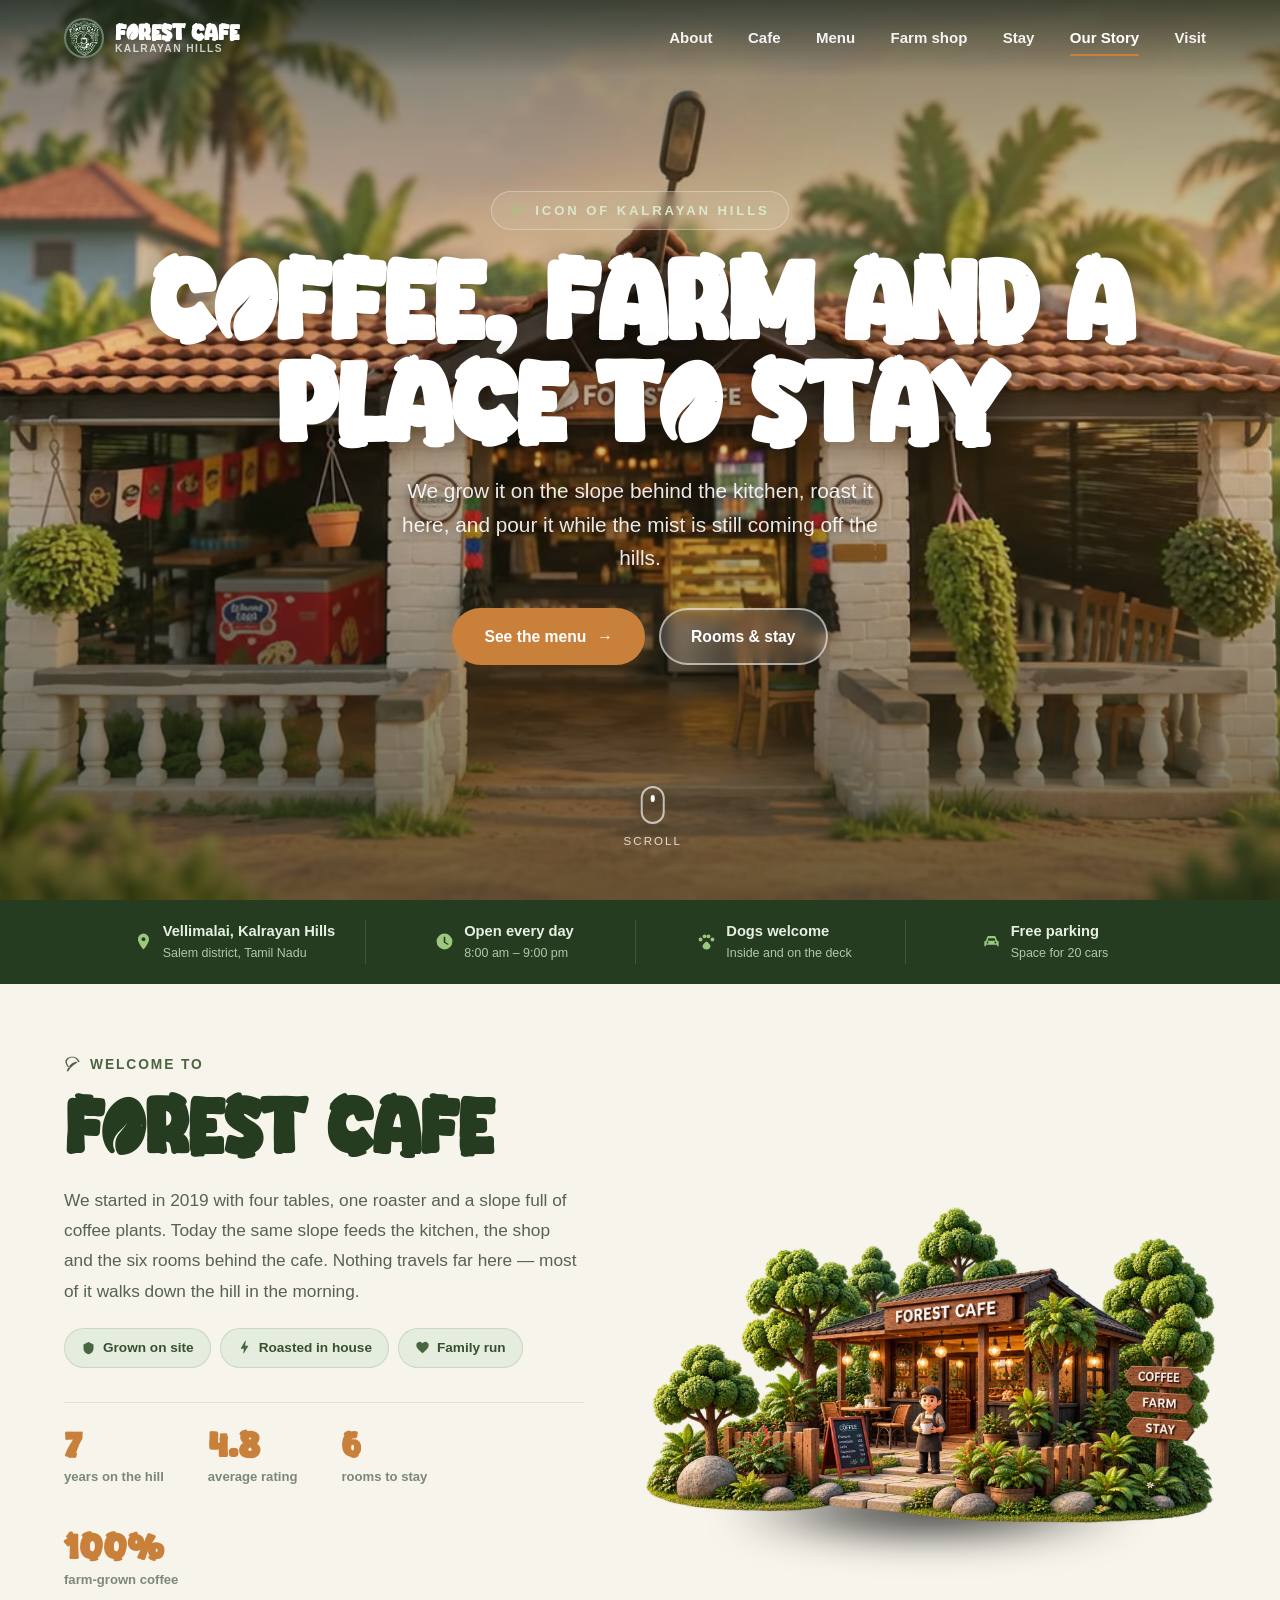
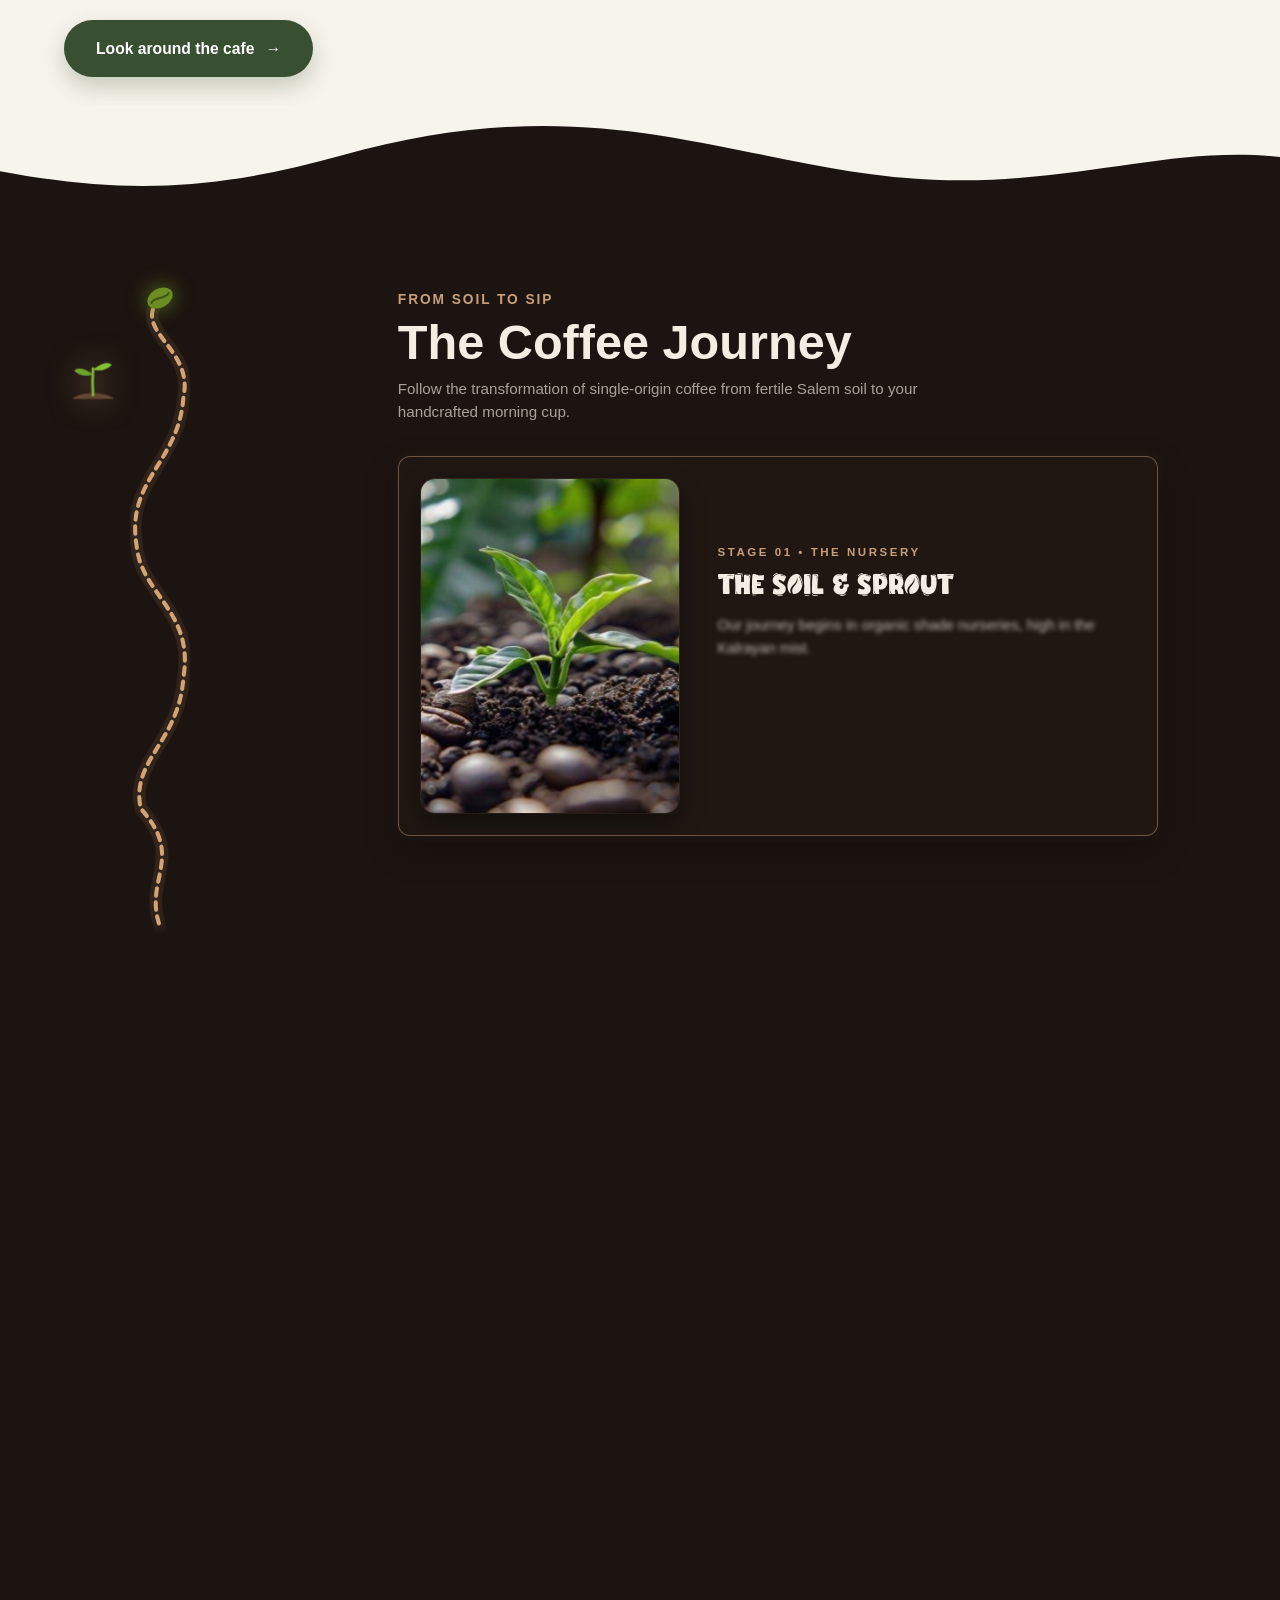
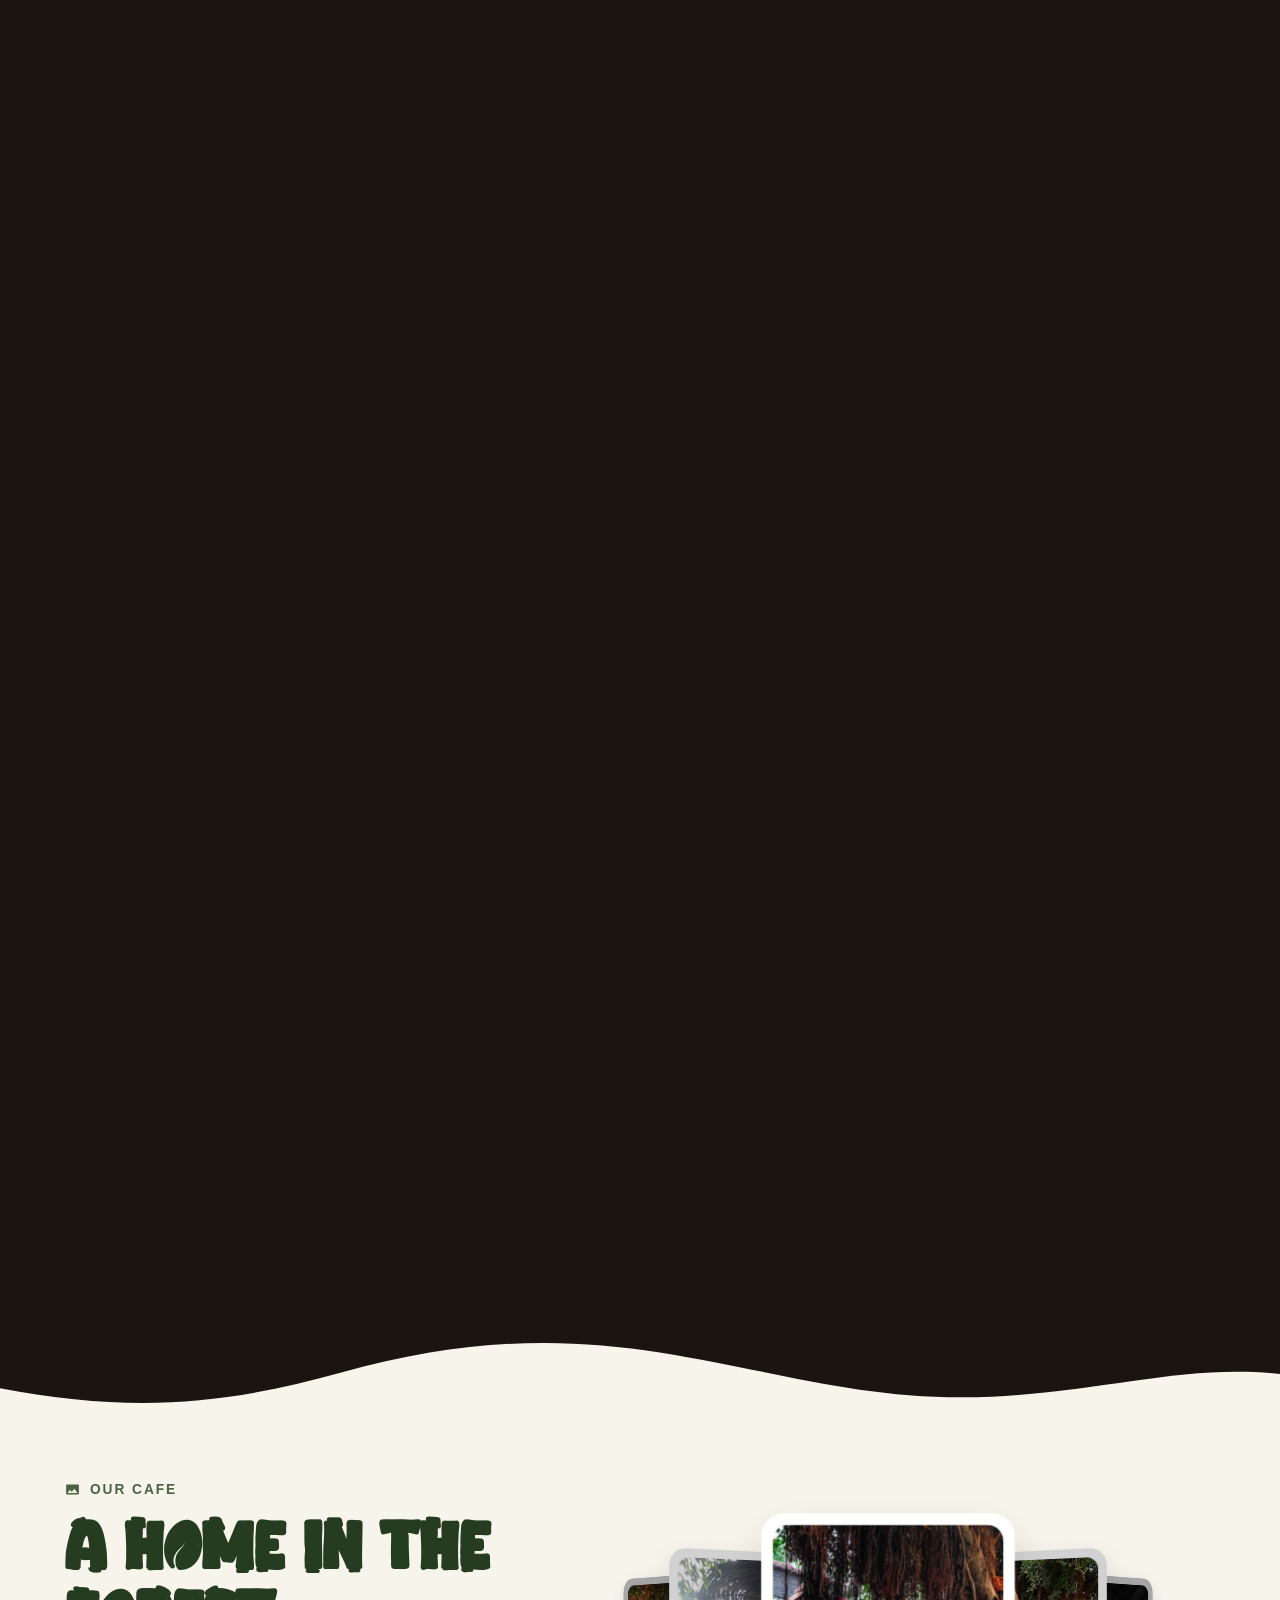
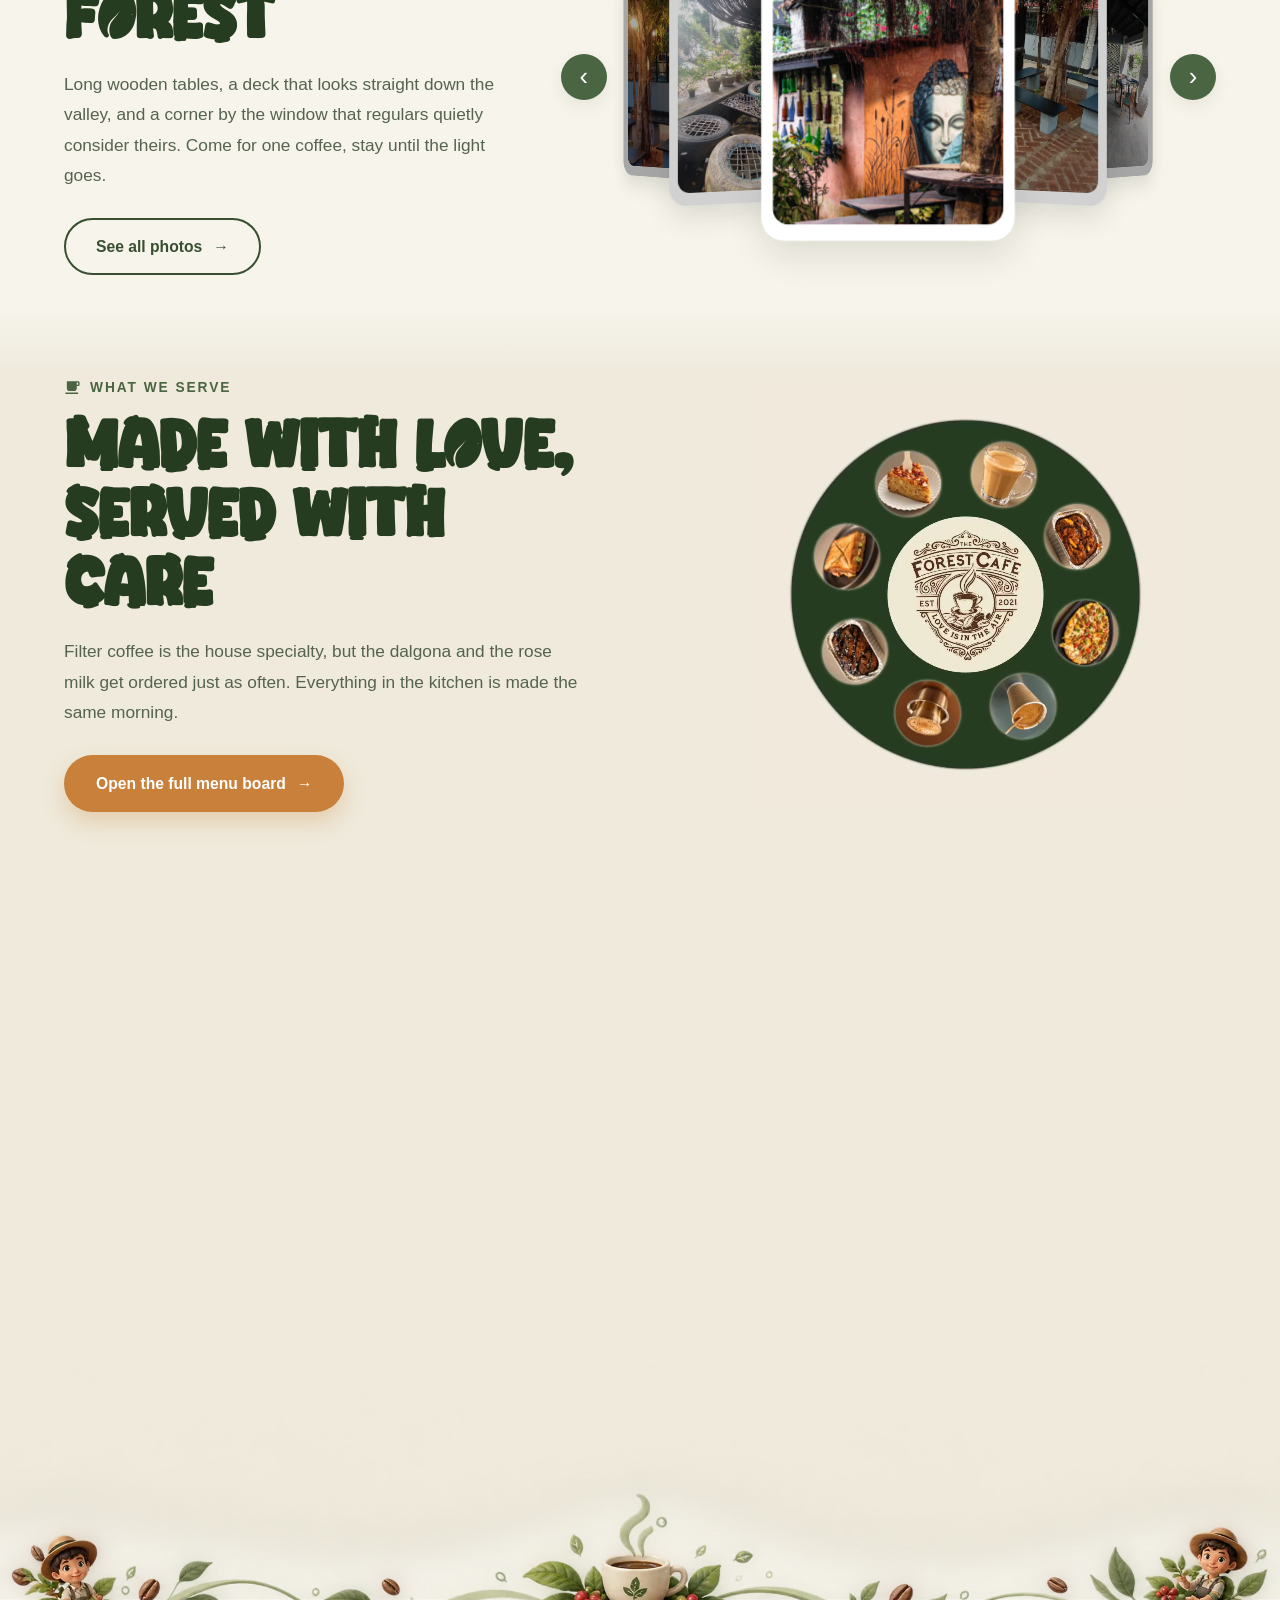
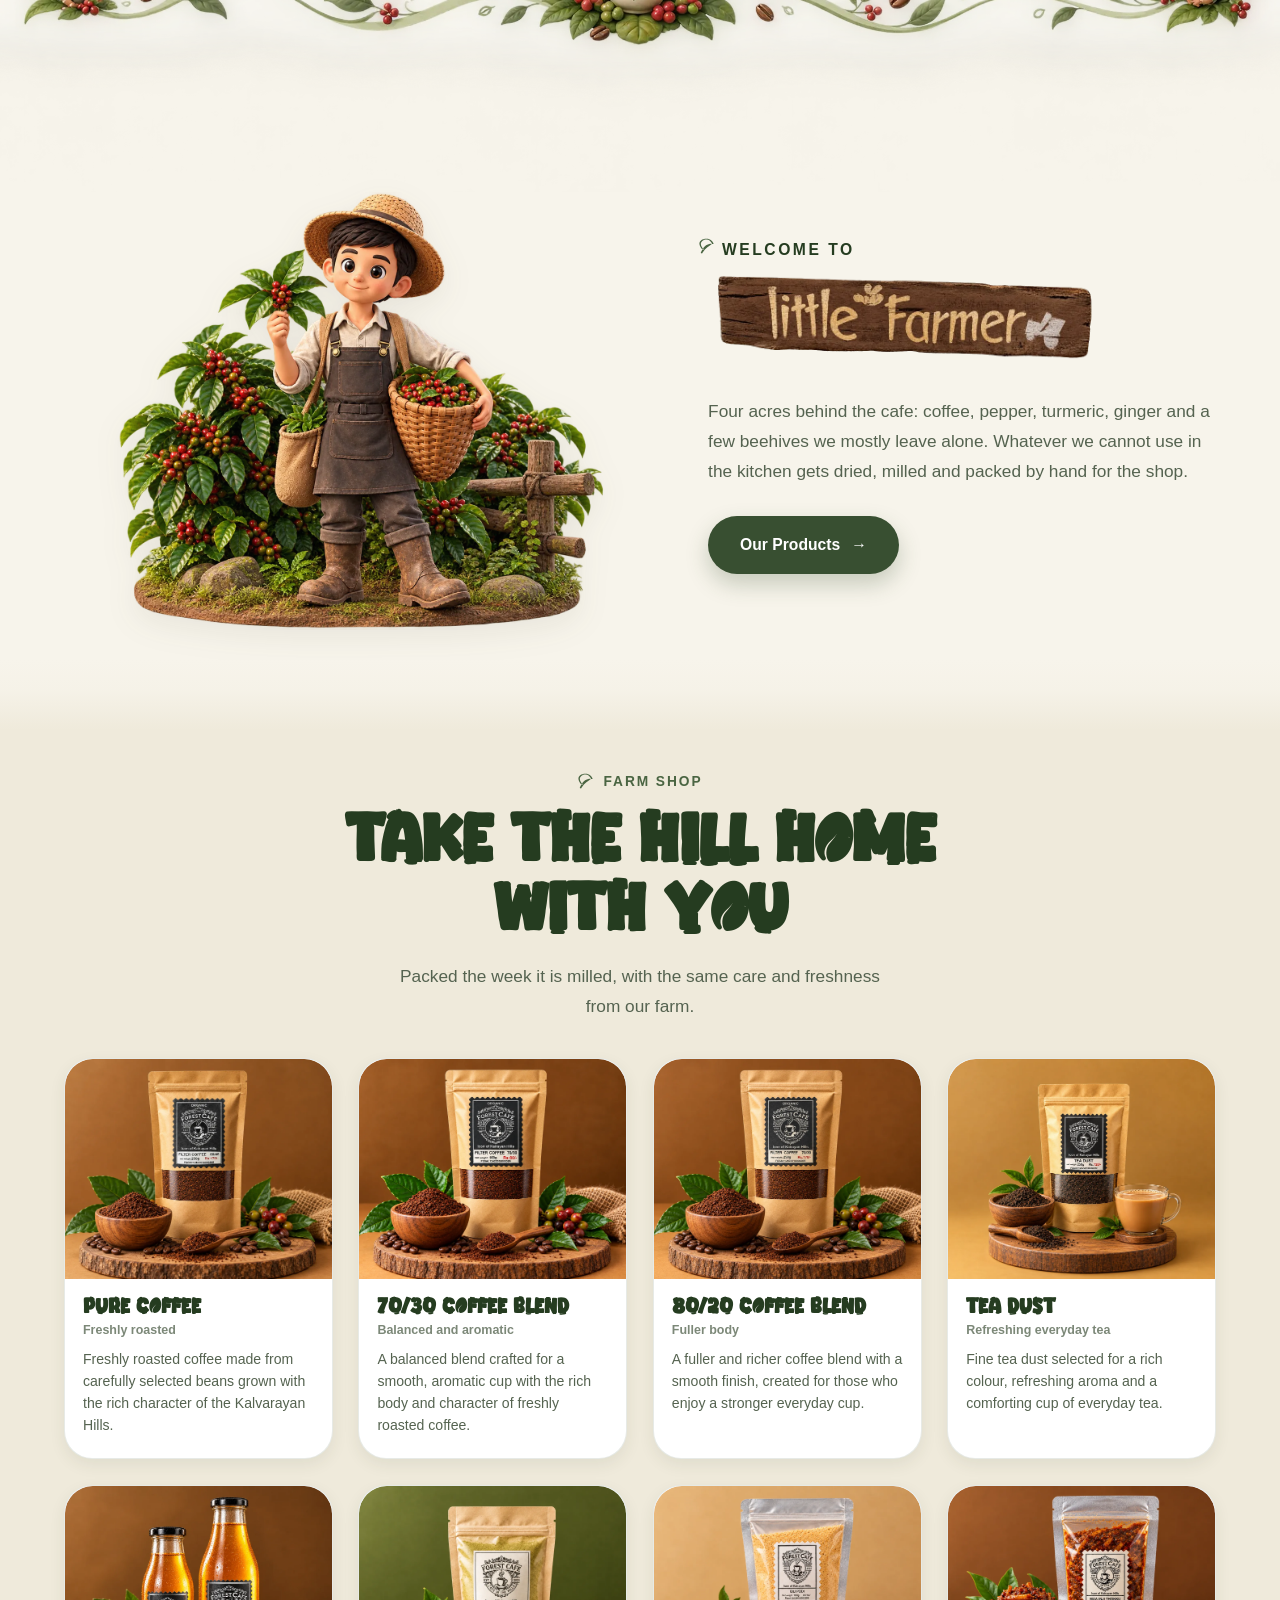
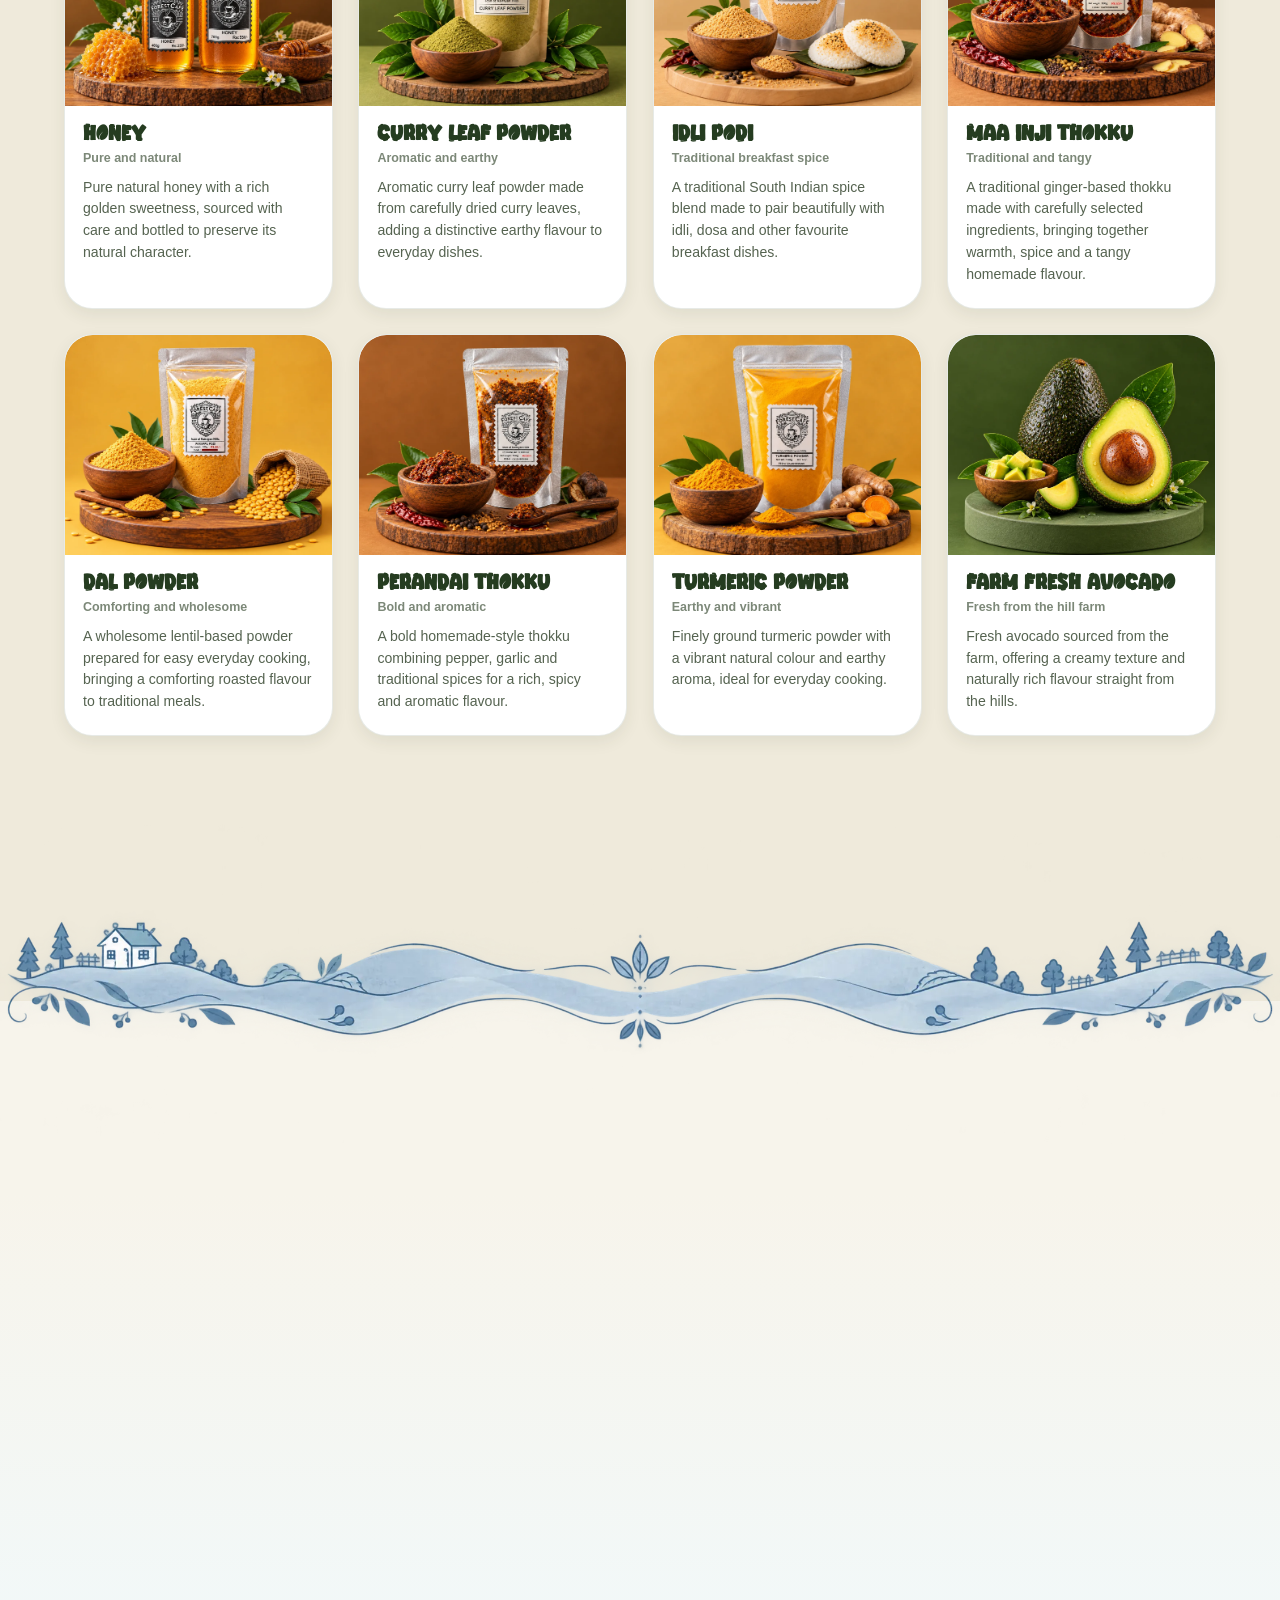
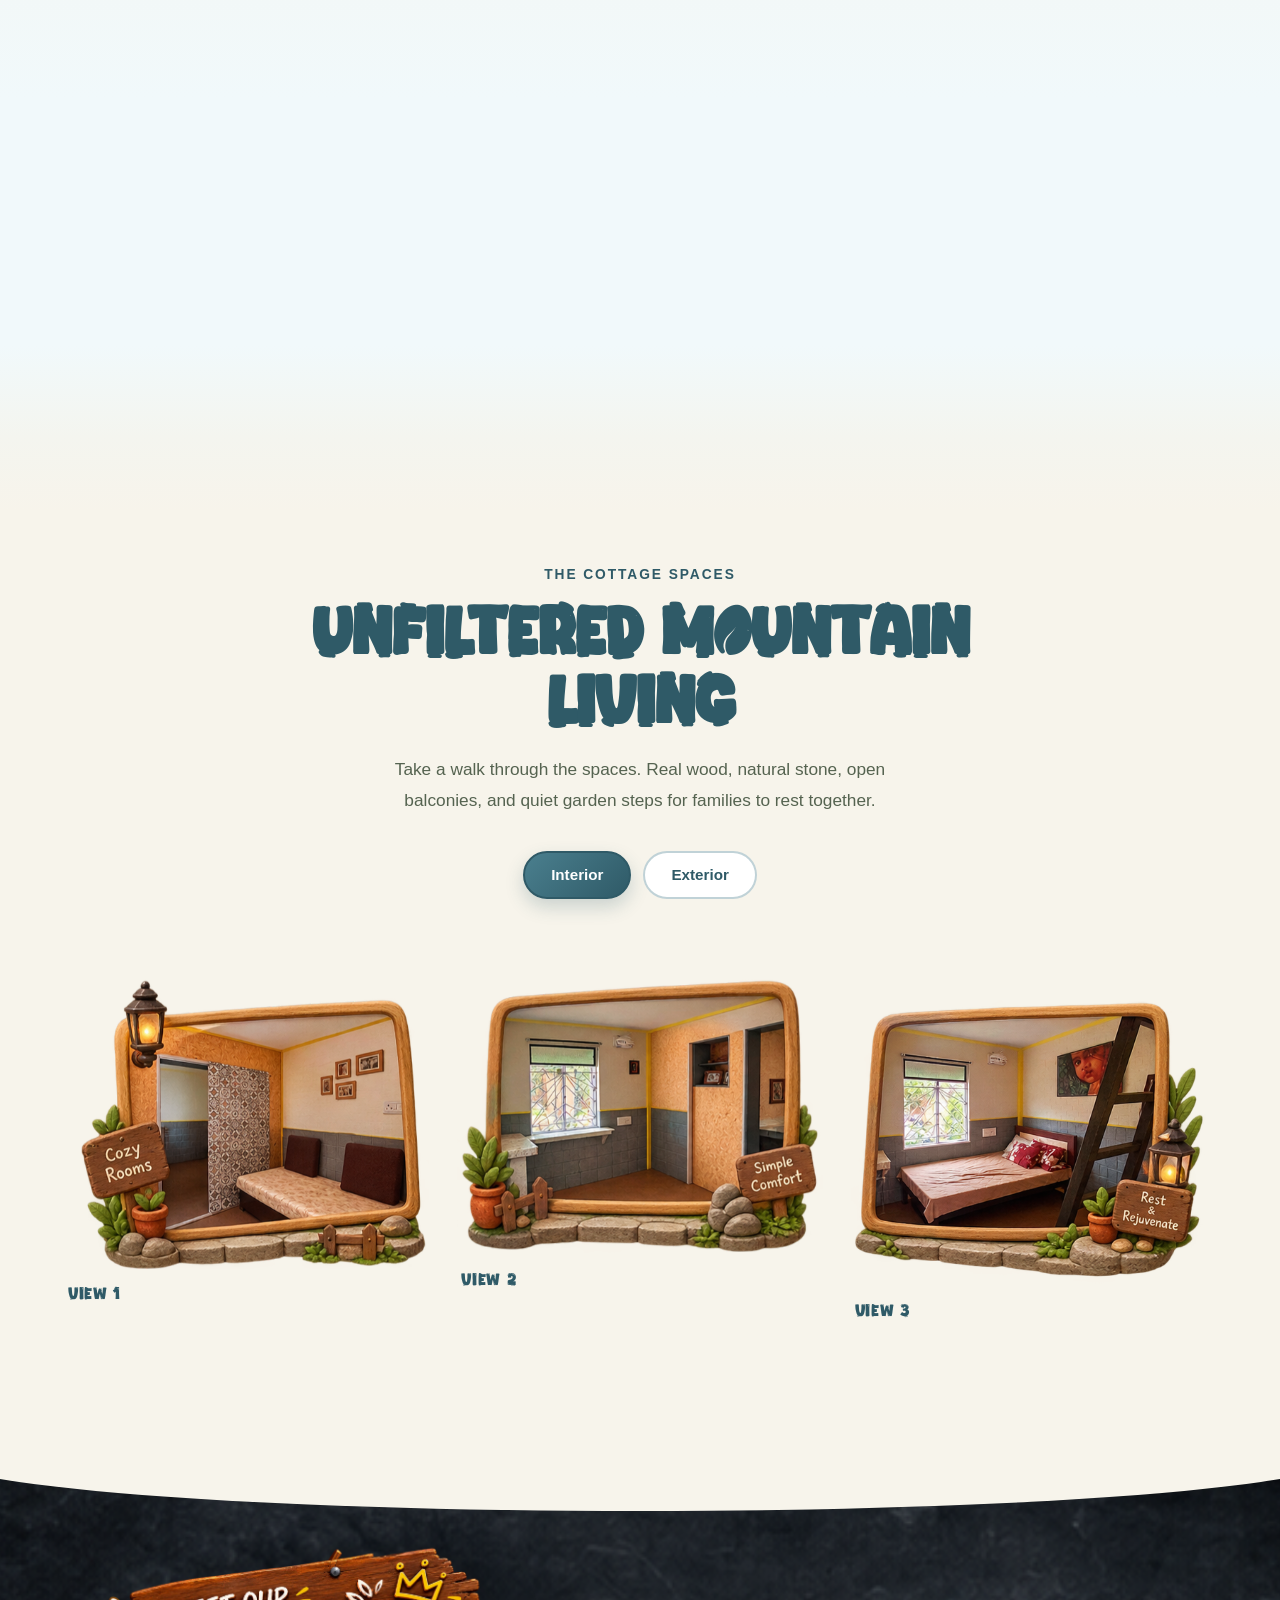
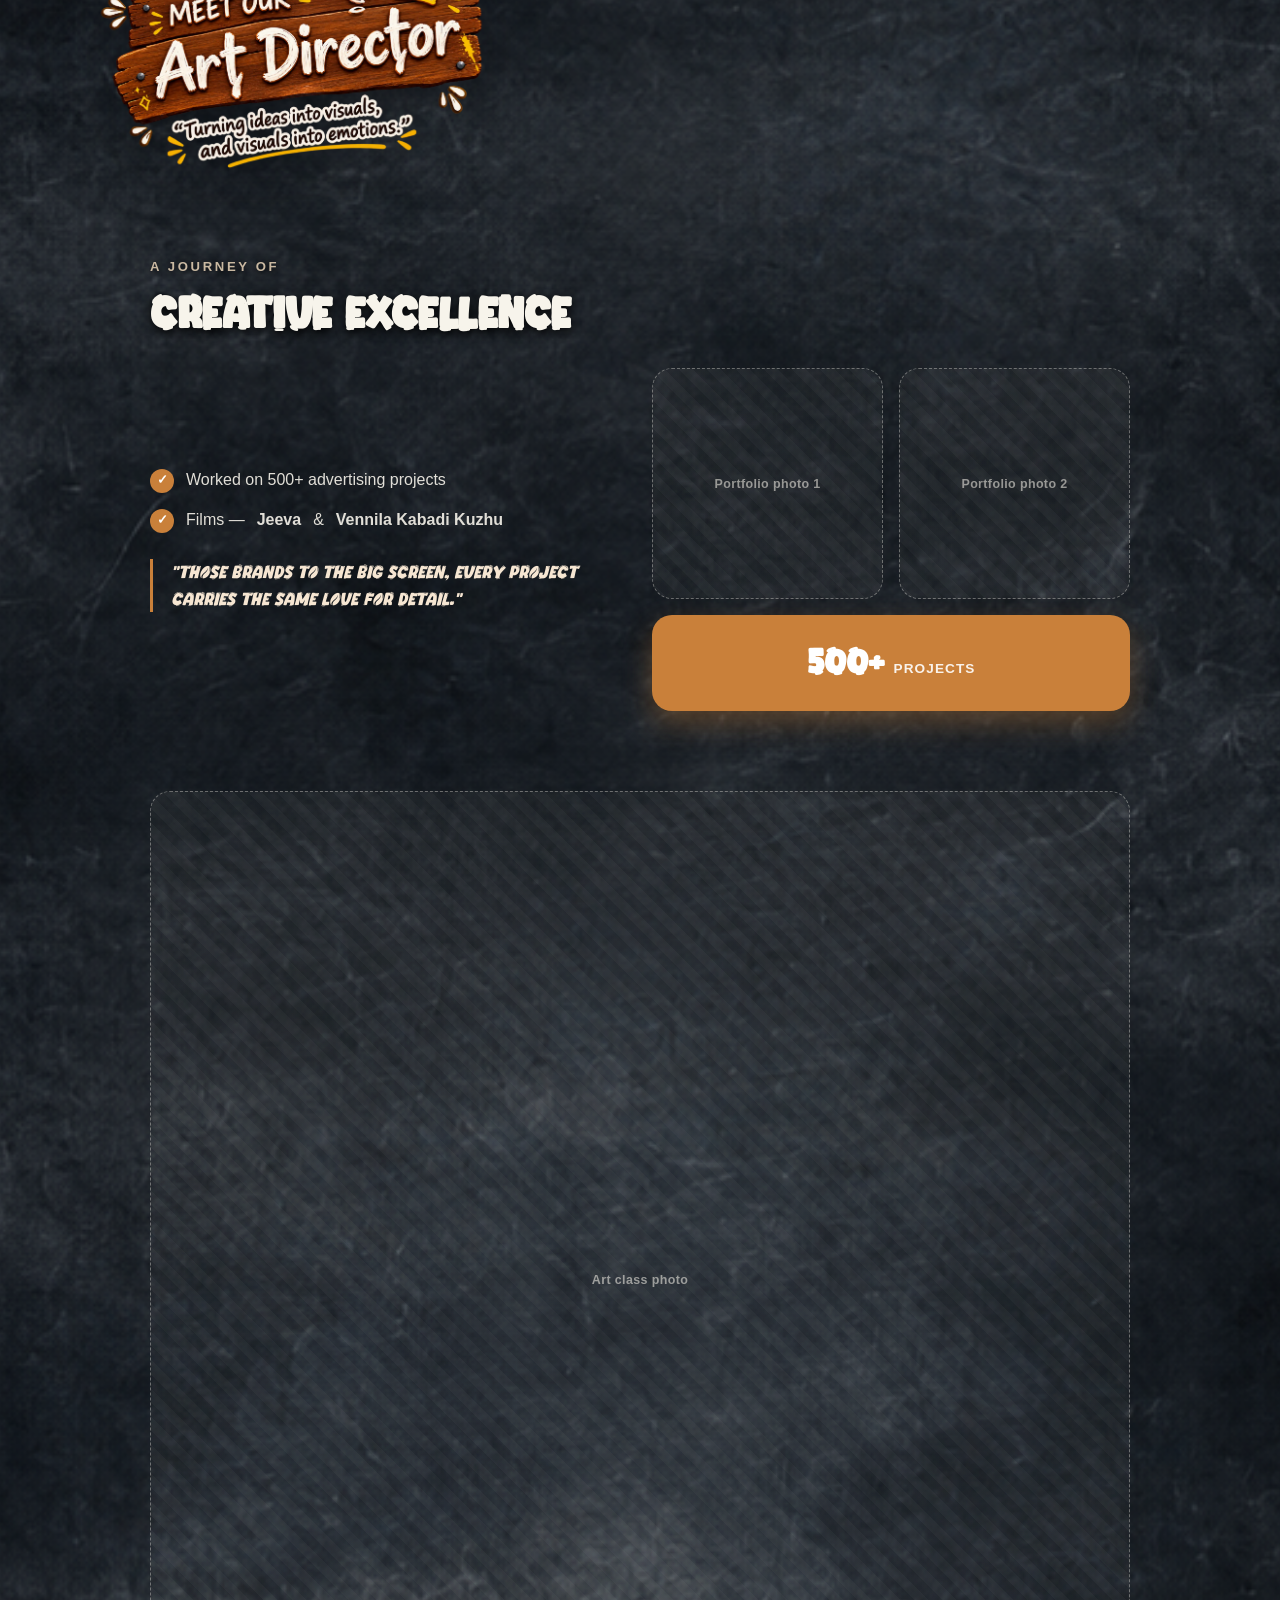
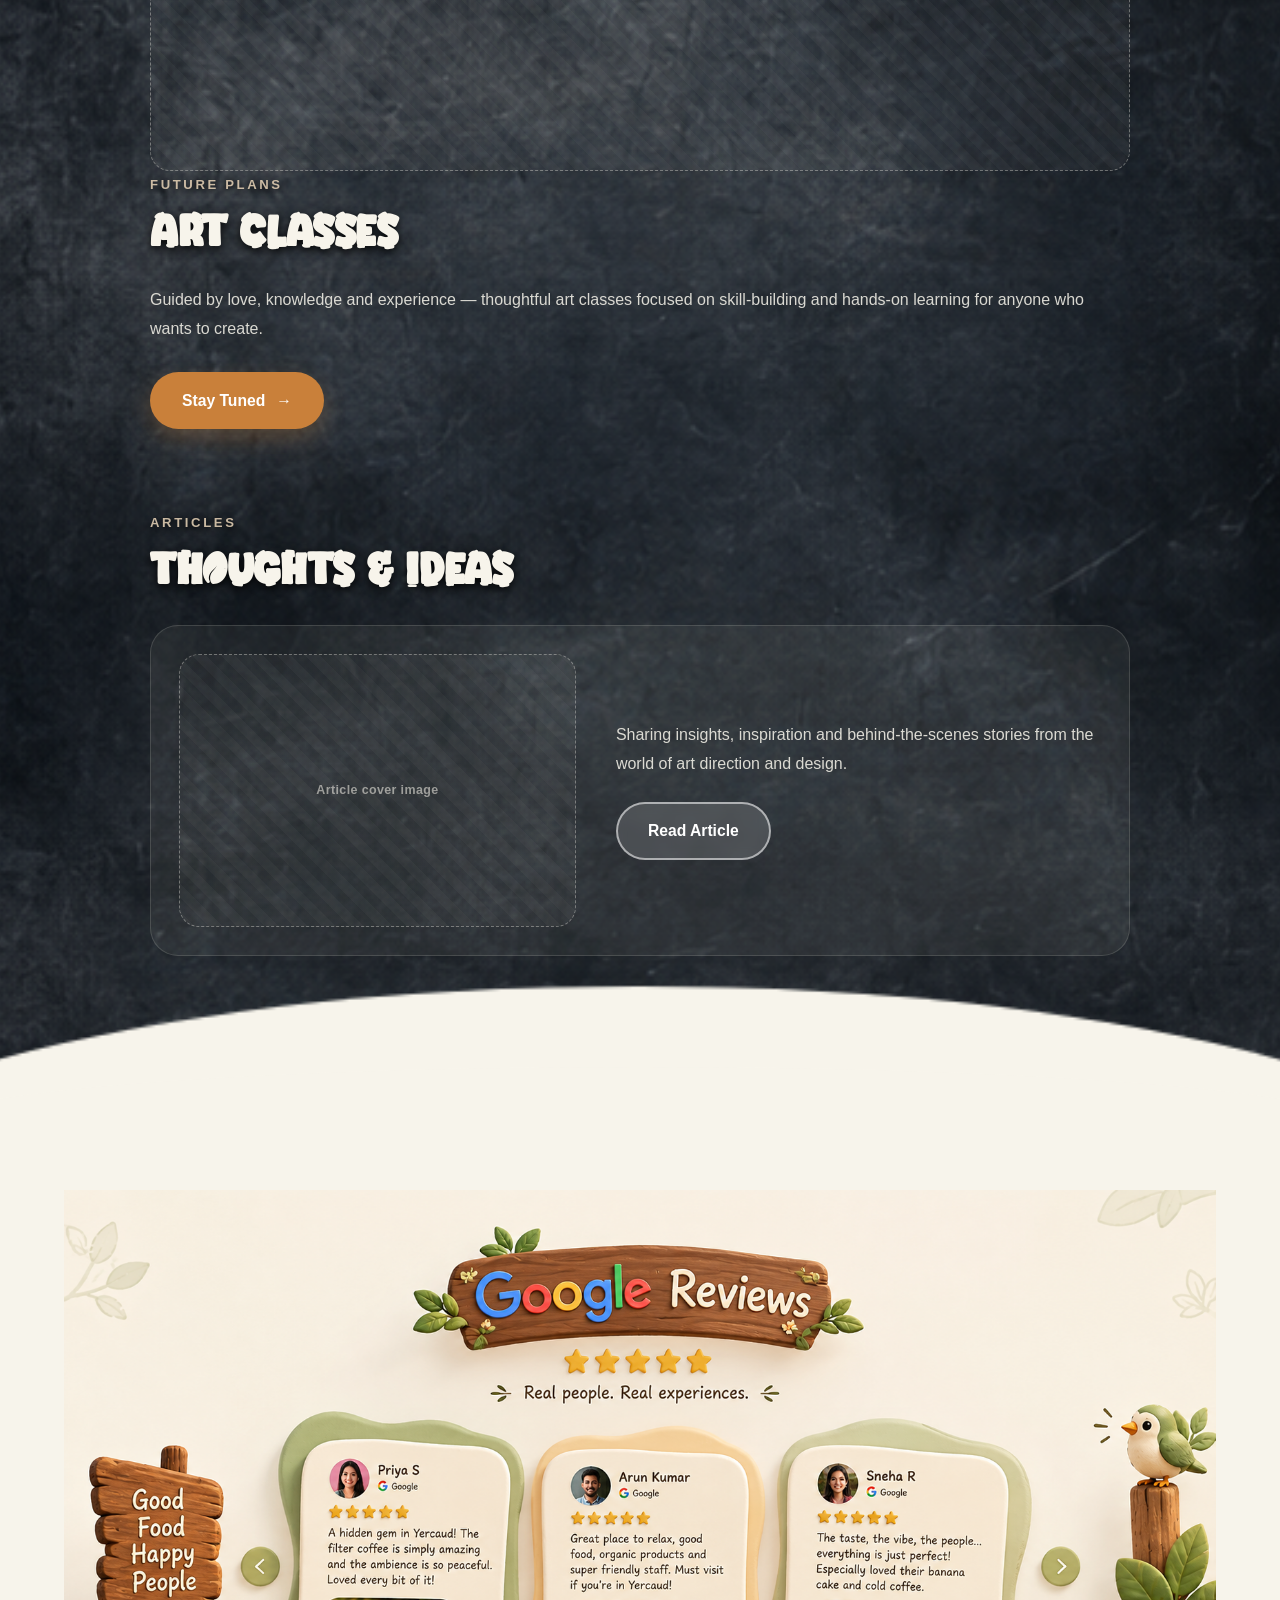
==== commit 8cd39831: "tiny cot section modified." ====
--- a/index.html
+++ b/index.html
@@ -782,387 +782,399 @@
         <div class="ribbon-inner">
             <img alt="" loading="lazy" src="cot/item14.webp" />
         </div>
-        </div>
-
-        <!-- ============ STAY ============ -->
-        <section class="section stay-section" id="stay" style="padding-top:clamp(20px,3vw,40px)">
-            <div class="shell shell--wide">
-                <div class="split reveal" style="margin-bottom:clamp(50px,7vw,90px)">
-                    <div class="cot-copy">
-                        <div class="wood-card">
-                            <span class="eyebrow">
-                                <svg viewbox="0 0 24 24">
-                                    <path d="M17,8C8,10 5.9,16.17 3.82,21.34L5.71,22L6.58,20.44C10.5,14 16,11 20,8C18.5,5 15.5,2 12,2C8,2 4,5 4,8C4,10.5 5.5,13.5 8,15.5L7.2,17C4.2,14.5 2,10.8 2,8C2,4.1 5.6,1 12,1C17.5,1 21.5,4.8 22,8.5L17,8Z"></path>
-                                </svg>
-                                Welcome to
-                            </span>
-                            <h2>Our Tiny Cot</h2>
-                        </div>
-                        <p class="lede">
-                            Six rooms behind the cafe, built low so the trees stay taller.
-                            Hot water, thick blankets, no television. Breakfast is whatever
-                            came off the farm that morning.
+    </div>
+
+    <!-- ============ STAY ============ -->
+    <section class="section stay-section" id="stay" style="padding-top: clamp(24px, 3.5vw, 44px);">
+        <div class="shell shell--wide">
+
+            <div class="split stay-hero-split reveal"
+                 style="align-items: center; margin-bottom: clamp(40px, 5vw, 70px);">
+                <div class="cot-copy">
+                    <span class="eyebrow" style="color: var(--stay-700)">
+                        <svg viewBox="0 0 24 24" style="width: 17px; height: 17px; fill: var(--stay-700);">
+                            <path d="M12 3L2 12h3v8h6v-6h2v6h6v-8h3L12 3z" />
+                        </svg>
+                        WELCOME TO
+                    </span>
+                    <h2 class="headline" style="color: var(--stay-700);">Our Tiny Cot</h2>
+                    <p class="lede">
+                        Six peaceful rooms behind the cafe, built low so the trees stay taller. Warm beds, hot
+                        water, thick blankets, and wide windows opening to cool morning mist. No television
+                        screens—just fresh air, birdsong, and open space for little ones to play freely.
+                    </p>
+
+                    <!-- Integrated Warm Note (No Awkward Floating Elements) -->
+                    <div class="stay-warm-note">
+                        <p>
+                            "Breakfast is whatever came fresh off the farm that morning — served warm, healthy, and
+                            kid-approved."
                         </p>
-                        <div style="margin-top:30px">
-                            <a class="btn btn--solid" href="#rooms">See the rooms <span class="arrow">→</span></a>
-                        </div>
-                    </div>
-                    <div class="cot-media">
-                        <img alt="Illustration of the Tiny Cot rooms at Forest Cafe" loading="lazy" src="cot/item15.webp" />
-                    </div>
-                </div>
-                <div class="stay-quote reveal">
-                    <div class="stay-quote-media">
-                        <img alt="Illustration of a cosy room interior" class="floating-img" loading="lazy" src="cot/item22.webp" />
-                    </div>
-                    <div class="stay-quote-copy">
-                        <h2>Cosy rooms, big dreams</h2>
+                    </div>
+
+                    <div style="margin-top: 24px;">
+                        <a class="btn btn--solid stay-btn" href="#rooms">
+                            See the Rooms &amp; Outdoors <span class="arrow">→</span>
+                        </a>
+                    </div>
+                </div>
+
+
+                <div class="cot-media">
+                    <img alt="Illustration of the Tiny Cot rooms at Forest Cafe" loading="lazy" src="cot/item15.webp" />
+                </div>
+            </div>
+            <div class="stay-quote reveal">
+                <div class="stay-quote-media">
+                    <img alt="Illustration of a cosy room interior" class="floating-img" loading="lazy" src="cot/item22.webp" />
+                </div>
+                <div class="stay-quote-copy">
+                    <h2>Cosy rooms, big dreams</h2>
+                    <p>
+                        Comfortable stays for you and your little ones. Every room is set up
+                        for the way people actually rest here — early nights, slow mornings,
+                        and a window you can leave open.
+                    </p>
+                    <span aria-hidden="true" class="stay-heart">♥</span>
+                </div>
+            </div>
+        </div>
+    </section>
+
+    <!-- ============ ROOM GALLERY ============ -->
+    <section class="section rooms-showcase" id="rooms" style="padding-top: 10px;">
+        <div class="shell shell--wide">
+
+            <div class="section-head reveal">
+                <span class="eyebrow" style="color: var(--stay-700)">The Cottage Spaces</span>
+                <h2 class="headline" style="color: var(--stay-700)">Unfiltered Mountain Living</h2>
+                <p class="lede">
+                    Take a walk through the spaces. Real wood, natural stone, open balconies, and quiet garden steps
+                    for families to rest together.
+                </p>
+            </div>
+
+            <div aria-label="Room types" class="room-tabs reveal" role="tablist">
+                <button aria-selected="true" class="room-tab is-active" data-room="interior" role="tab" type="button">Interior</button>
+                <button aria-selected="false" class="room-tab" data-room="exterior" role="tab" type="button">Exterior</button>
+            </div>
+            <div class="reveal">
+                <div class="room-grid is-active" id="grid-interior" role="tabpanel">
+                    <button class="room-card" data-category="Interior room" data-image="cot/item16-.jpeg" data-title="View 1" type="button">
+                        <div class="room-img-wrap">
+                            <span class="room-tag">Interior</span>
+                            <img alt="Sparrow room interior" loading="lazy" src="cot/item16.png" />
+                        </div>
+                        <div class="room-body">
+                            <h3>View 1</h3>
+                        </div>
+                    </button>
+                    <button class="room-card" data-category="Interior room" data-image="cot/item17-.jpeg" data-title="View 2" type="button">
+                        <div class="room-img-wrap">
+                            <span class="room-tag">Interior</span>
+                            <img alt="Bulbul room interior" loading="lazy" src="cot/item17.png" />
+                        </div>
+                        <div class="room-body">
+                            <h3>View 2</h3>
+                        </div>
+                    </button>
+                    <button class="room-card" data-category="Interior room" data-image="cot/item18-.jpeg" data-title="" type="button">
+                        <div class="room-img-wrap">
+                            <span class="room-tag">Interior</span>
+                            <img alt="Hornbill family room" loading="lazy" src="cot/item18.png" />
+                        </div>
+                        <div class="room-body">
+                            <h3>View 3</h3>
+                        </div>
+                    </button>
+                </div>
+                <div class="room-grid" id="grid-exterior" role="tabpanel">
+                    <button class="room-card" data-category="Garden cottage" data-image="cot/item20-.jpeg" data-title="View 1" type="button">
+                        <div class="room-img-wrap">
+                            <span class="room-tag">Cottage</span>
+                            <img alt="Valley View cottage" loading="lazy" src="cot/item20.png" />
+                        </div>
+                        <div class="room-body">
+                            <h3>View 1</h3>
+                        </div>
+                    </button>
+                    <button class="room-card" data-category="Garden cottage" data-image="cot/item21-.jpeg" data-title="View 2" type="button">
+                        <div class="room-img-wrap">
+                            <span class="room-tag">Cottage</span>
+                            <img alt="Coffee Row cottage" loading="lazy" src="cot/item21.png" />
+                        </div>
+                        <div class="room-body">
+                            <h3>View 2</h3>
+                        </div>
+                    </button>
+                    <button class="room-card" data-category="Garden cottage" data-image="cot/item19-.jpeg" data-title="View 3" type="button">
+                        <div class="room-img-wrap">
+                            <span class="room-tag">Cottage</span>
+                            <img alt="Open Sky cottage" loading="lazy" src="cot/item19.png" />
+                        </div>
+                        <div class="room-body">
+                            <h3>View 3</h3>
+                        </div>
+                    </button>
+                </div>
+            </div>
+        </div>
+    </section>
+
+
+    </div>
+
+    </section>
+
+
+    <!-- =========================================================
+         ART DIRECTOR SHOWCASE
+         Scrapbook-style section: portrait, journey stats,
+         future art classes teaser, articles teaser.
+         All photo spots below are PLACEHOLDERS — swap the
+         .ad-placeholder <img> src or background with real photos.
+    ========================================================= -->
+    <section class="section ad-section"
+             id="art-director"
+             aria-labelledby="ad-title">
+
+        <!-- Background -->
+        <img class="ad-background"
+             src="Black.png"
+             alt=""
+             aria-hidden="true">
+
+        <div class="shell ad-shell">
+
+            <!-- =====================================================
+                 INTRO — MEET OUR ART DIRECTOR
+            ====================================================== -->
+            <div class="ad-block ad-intro reveal">
+
+                <img src="story/board1.webp"
+                     alt="Art director showcase"
+                     class="ad-board-image">
+
+            </div>
+
+
+            <!-- =====================================================
+                 A JOURNEY OF CREATIVE EXCELLENCE
+            ====================================================== -->
+            <div class="ad-block ad-journey reveal">
+
+                <span class="eyebrow ad-eyebrow">A JOURNEY OF</span>
+
+                <h3 class="ad-subtitle">
+                    Creative Excellence
+                </h3>
+
+                <div class="ad-journey-grid">
+
+                    <div class="ad-journey-copy">
+
+                        <ul class="ad-journey-list">
+                            <li>
+                                <span class="ad-check">✓</span>
+                                Worked on 500+ advertising projects
+                            </li>
+                            <li>
+                                <span class="ad-check">✓</span>
+                                Films —
+                                <strong>Jeeva</strong> &amp;
+                                <strong>Vennila Kabadi Kuzhu</strong>
+                            </li>
+                        </ul>
+
+                        <p class="ad-journey-note">
+                            “Those brands to the big screen, every project
+                            carries the same love for detail.”
+                        </p>
+
+                    </div>
+
+                    <div class="ad-journey-media">
+
+                        <div class="ad-placeholder ad-thumb">
+                            <!-- Replace with: <img src="ArtDirector/work-1.jpg" alt=""> -->
+                            <span class="ad-placeholder-label">Portfolio photo 1</span>
+                        </div>
+
+                        <div class="ad-placeholder ad-thumb">
+                            <!-- Replace with: <img src="ArtDirector/work-2.jpg" alt=""> -->
+                            <span class="ad-placeholder-label">Portfolio photo 2</span>
+                        </div>
+
+                        <div class="ad-stat-card">
+                            <span class="ad-stat-number">500+</span>
+                            <span class="ad-stat-label">Projects</span>
+                        </div>
+
+                    </div>
+
+                </div>
+
+            </div>
+
+
+            <!-- =====================================================
+                 FUTURE PLANS — ART CLASSES
+            ====================================================== -->
+            <div class="ad-block ad-future reveal">
+
+                <div class="ad-placeholder ad-future-media">
+                    <!-- Replace with: <img src="ArtDirector/art-class.jpg" alt="Art class"> -->
+                    <span class="ad-placeholder-label">Art class photo</span>
+                </div>
+
+                <div class="ad-future-copy">
+
+                    <span class="eyebrow ad-eyebrow">FUTURE PLANS</span>
+
+                    <h3 class="ad-subtitle">
+                        Art Classes
+                    </h3>
+
+                    <p>
+                        Guided by love, knowledge and experience — thoughtful
+                        art classes focused on skill-building and hands-on
+                        learning for anyone who wants to create.
+                    </p>
+
+                    <a class="btn btn--honey ad-btn" href="#">
+                        Stay Tuned <span class="arrow">→</span>
+                    </a>
+
+                </div>
+
+            </div>
+
+
+            <!-- =====================================================
+                 ARTICLES — THOUGHTS & IDEAS
+            ====================================================== -->
+            <div class="ad-block ad-articles reveal">
+
+                <span class="eyebrow ad-eyebrow">ARTICLES</span>
+
+                <h3 class="ad-subtitle">
+                    Thoughts &amp; Ideas
+                </h3>
+
+                <div class="ad-article-card">
+
+                    <div class="ad-placeholder ad-article-media">
+                        <!-- Replace with: <img src="ArtDirector/article-cover.jpg" alt=""> -->
+                        <span class="ad-placeholder-label">Article cover image</span>
+                    </div>
+
+                    <div class="ad-article-copy">
                         <p>
-                            Comfortable stays for you and your little ones. Every room is set up
-                            for the way people actually rest here — early nights, slow mornings,
-                            and a window you can leave open.
+                            Sharing insights, inspiration and behind-the-scenes
+                            stories from the world of art direction and design.
                         </p>
-                        <span aria-hidden="true" class="stay-heart">♥</span>
-                    </div>
-                </div>
-            </div>
-        </section>
-
-        <!-- ============ ROOM GALLERY ============ -->
-        <section class="section stay-section" id="rooms" style="padding-top:0">
-            <div class="shell shell--wide">
-                <div class="section-head reveal">
-                    <h2 class="headline" style="color: var(--stay-700)">
-                        Pick your room
-                    </h2>
-                </div>
-                <div aria-label="Room types" class="room-tabs reveal" role="tablist">
-                    <button aria-selected="true" class="room-tab is-active" data-room="interior" role="tab" type="button">Interior</button>
-                    <button aria-selected="false" class="room-tab" data-room="exterior" role="tab" type="button">Cottage</button>
-                </div>
-                <div class="reveal">
-                    <div class="room-grid is-active" id="grid-interior" role="tabpanel">
-                        <button class="room-card" data-category="Interior room" data-image="cot/item16-.jpeg" data-title="View 1" type="button">
-                            <div class="room-img-wrap">
-                                <span class="room-tag">Interior</span>
-                                <img alt="Sparrow room interior" loading="lazy" src="cot/item16.png" />
+                        <a class="btn btn--light ad-btn" href="#">
+                            Read Article
+                        </a>
+                    </div>
+
+                </div>
+
+            </div>
+
+        </div>
+
+    </section>
+
+
+    <section class="section followup-image-section" aria-label="Follow-up image section">
+        <div class="followup-image-wrap">
+            <img src="review-board.png" alt="Forest Cafe story board" />
+        </div>
+    </section>
+
+    <!-- ============ VISIT ============ -->
+    <section class="section" id="visit">
+        <div class="shell visit-grid">
+            <div class="reveal">
+                <span class="eyebrow">
+                    <svg viewbox="0 0 24 24">
+                        <path d="M12 2a7 7 0 0 0-7 7c0 5.25 7 13 7 13s7-7.75 7-13a7 7 0 0 0-7-7zm0 9.5A2.5 2.5 0 1 1 14.5 9 2.5 2.5 0 0 1 12 11.5z"></path>
+                    </svg>
+                    Finding us
+                </span>
+                <h2 class="headline">Come up the hill</h2>
+                <p class="lede">
+                    About two hours from Salem and four from Chennai. The turn off the main
+                    road is easy to miss — look for the wooden board after the second hairpin.
+                </p>
+                <ul class="contact-list">
+                    <li>
+                        <span class="contact-icon">
+                            <svg viewbox="0 0 24 24">
+                                <path d="M12 2a7 7 0 0 0-7 7c0 5.25 7 13 7 13s7-7.75 7-13a7 7 0 0 0-7-7zm0 9.5A2.5 2.5 0 1 1 14.5 9 2.5 2.5 0 0 1 12 11.5z"></path>
+                            </svg>
+                        </span>
+                        <div>
+                            <div class="contact-label">Address</div>
+                            <div class="contact-value">
+                                Kalrayan Hills Main Road, Vellimalai<br />Kalrayan Hills, Tamil
+                                Nadu 606 213
                             </div>
-                            <div class="room-body">
-                                <h3>View 1</h3>
+                        </div>
+                    </li>
+                    <li>
+                        <span class="contact-icon">
+                            <svg viewbox="0 0 24 24">
+                                <path d="M6.6 10.8a15.1 15.1 0 0 0 6.6 6.6l2.2-2.2a1 1 0 0 1 1-.2 11.4 11.4 0 0 0 3.6.6 1 1 0 0 1 1 1V20a1 1 0 0 1-1 1A17 17 0 0 1 3 4a1 1 0 0 1 1-1h3.5a1 1 0 0 1 1 1 11.4 11.4 0 0 0 .6 3.6 1 1 0 0 1-.3 1z"></path>
+                            </svg>
+                        </span>
+                        <div>
+                            <div class="contact-label">Phone</div>
+                            <div class="contact-value"><a href="tel:+919444060619">+91 94440 60619</a></div>
+                        </div>
+                    </li>
+                    <li>
+                        <span class="contact-icon">
+                            <svg viewbox="0 0 24 24">
+                                <path d="M20 4H4a2 2 0 0 0-2 2v12a2 2 0 0 0 2 2h16a2 2 0 0 0 2-2V6a2 2 0 0 0-2-2zm0 4-8 5-8-5V6l8 5 8-5z"></path>
+                            </svg>
+                        </span>
+                        <div>
+                            <div class="contact-label">Email</div>
+                            <div class="contact-value">
+                                <a data-cms="emailLink" data-cms-text="emailText" href="mailto:forestcafe.khilla@gmail.com">forestcafe.khilla@gmail.com</a>
                             </div>
-                        </button>
-                        <button class="room-card" data-category="Interior room" data-image="cot/item17-.jpeg" data-title="View 2" type="button">
-                            <div class="room-img-wrap">
-                                <span class="room-tag">Interior</span>
-                                <img alt="Bulbul room interior" loading="lazy" src="cot/item17.png" />
-                            </div>
-                            <div class="room-body">
-                                <h3>View 2</h3>
-                            </div>
-                        </button>
-                        <button class="room-card" data-category="Interior room" data-image="cot/item18-.jpeg" data-title="" type="button">
-                            <div class="room-img-wrap">
-                                <span class="room-tag">Interior</span>
-                                <img alt="Hornbill family room" loading="lazy" src="cot/item18.png" />
-                            </div>
-                            <div class="room-body">
-                                <h3>View 3</h3>
-                            </div>
-                        </button>
-                    </div>
-                    <div class="room-grid" id="grid-exterior" role="tabpanel">
-                        <button class="room-card" data-category="Garden cottage" data-image="cot/item20-.jpeg" data-title="View 1" type="button">
-                            <div class="room-img-wrap">
-                                <span class="room-tag">Cottage</span>
-                                <img alt="Valley View cottage" loading="lazy" src="cot/item20.png" />
-                            </div>
-                            <div class="room-body">
-                                <h3>View 1</h3>
-                            </div>
-                        </button>
-                        <button class="room-card" data-category="Garden cottage" data-image="cot/item21-.jpeg" data-title="View 2" type="button">
-                            <div class="room-img-wrap">
-                                <span class="room-tag">Cottage</span>
-                                <img alt="Coffee Row cottage" loading="lazy" src="cot/item21.png" />
-                            </div>
-                            <div class="room-body">
-                                <h3>View 2</h3>
-                            </div>
-                        </button>
-                        <button class="room-card" data-category="Garden cottage" data-image="cot/item19-.jpeg" data-title="View 3" type="button">
-                            <div class="room-img-wrap">
-                                <span class="room-tag">Cottage</span>
-                                <img alt="Open Sky cottage" loading="lazy" src="cot/item19.png" />
-                            </div>
-                            <div class="room-body">
-                                <h3>View 3</h3>
-                            </div>
-                        </button>
-                    </div>
-                </div>
-            </div>
-        </section>
-
-
-    </div>
-
-</section>
-
-
-<!-- =========================================================
-     ART DIRECTOR SHOWCASE
-     Scrapbook-style section: portrait, journey stats,
-     future art classes teaser, articles teaser.
-     All photo spots below are PLACEHOLDERS — swap the
-     .ad-placeholder <img> src or background with real photos.
-========================================================= -->
-<section
-    class="section ad-section"
-    id="art-director"
-    aria-labelledby="ad-title"
->
-
-    <!-- Background -->
-    <img
-        class="ad-background"
-        src="Black.png"
-        alt=""
-        aria-hidden="true"
-    >
-
-    <div class="shell ad-shell">
-
-        <!-- =====================================================
-             INTRO — MEET OUR ART DIRECTOR
-        ====================================================== -->
-        <div class="ad-block ad-intro reveal">
-
-            <img
-                src="story/board1.webp"
-                alt="Art director showcase"
-                class="ad-board-image"
-            >
-
-        </div>
-
-
-        <!-- =====================================================
-             A JOURNEY OF CREATIVE EXCELLENCE
-        ====================================================== -->
-        <div class="ad-block ad-journey reveal">
-
-            <span class="eyebrow ad-eyebrow">A JOURNEY OF</span>
-
-            <h3 class="ad-subtitle">
-                Creative Excellence
-            </h3>
-
-            <div class="ad-journey-grid">
-
-                <div class="ad-journey-copy">
-
-                    <ul class="ad-journey-list">
-                        <li>
-                            <span class="ad-check">✓</span>
-                            Worked on 500+ advertising projects
-                        </li>
-                        <li>
-                            <span class="ad-check">✓</span>
-                            Films —
-                            <strong>Jeeva</strong> &amp;
-                            <strong>Vennila Kabadi Kuzhu</strong>
-                        </li>
-                    </ul>
-
-                    <p class="ad-journey-note">
-                        “Those brands to the big screen, every project
-                        carries the same love for detail.”
-                    </p>
-
-                </div>
-
-                <div class="ad-journey-media">
-
-                    <div class="ad-placeholder ad-thumb">
-                        <!-- Replace with: <img src="ArtDirector/work-1.jpg" alt=""> -->
-                        <span class="ad-placeholder-label">Portfolio photo 1</span>
-                    </div>
-
-                    <div class="ad-placeholder ad-thumb">
-                        <!-- Replace with: <img src="ArtDirector/work-2.jpg" alt=""> -->
-                        <span class="ad-placeholder-label">Portfolio photo 2</span>
-                    </div>
-
-                    <div class="ad-stat-card">
-                        <span class="ad-stat-number">500+</span>
-                        <span class="ad-stat-label">Projects</span>
-                    </div>
-
-                </div>
-
-            </div>
-
-        </div>
-
-
-        <!-- =====================================================
-             FUTURE PLANS — ART CLASSES
-        ====================================================== -->
-        <div class="ad-block ad-future reveal">
-
-            <div class="ad-placeholder ad-future-media">
-                <!-- Replace with: <img src="ArtDirector/art-class.jpg" alt="Art class"> -->
-                <span class="ad-placeholder-label">Art class photo</span>
-            </div>
-
-            <div class="ad-future-copy">
-
-                <span class="eyebrow ad-eyebrow">FUTURE PLANS</span>
-
-                <h3 class="ad-subtitle">
-                    Art Classes
-                </h3>
-
-                <p>
-                    Guided by love, knowledge and experience — thoughtful
-                    art classes focused on skill-building and hands-on
-                    learning for anyone who wants to create.
-                </p>
-
-                <a class="btn btn--honey ad-btn" href="#">
-                    Stay Tuned <span class="arrow">→</span>
-                </a>
-
-            </div>
-
-        </div>
-
-
-        <!-- =====================================================
-             ARTICLES — THOUGHTS & IDEAS
-        ====================================================== -->
-        <div class="ad-block ad-articles reveal">
-
-            <span class="eyebrow ad-eyebrow">ARTICLES</span>
-
-            <h3 class="ad-subtitle">
-                Thoughts &amp; Ideas
-            </h3>
-
-            <div class="ad-article-card">
-
-                <div class="ad-placeholder ad-article-media">
-                    <!-- Replace with: <img src="ArtDirector/article-cover.jpg" alt=""> -->
-                    <span class="ad-placeholder-label">Article cover image</span>
-                </div>
-
-                <div class="ad-article-copy">
-                    <p>
-                        Sharing insights, inspiration and behind-the-scenes
-                        stories from the world of art direction and design.
-                    </p>
-                    <a class="btn btn--light ad-btn" href="#">
-                        Read Article
-                    </a>
-                </div>
-
-            </div>
-
-        </div>
-
-    </div>
-
-</section>
-
-
-        <section class="section followup-image-section" aria-label="Follow-up image section">
-            <div class="followup-image-wrap">
-                <img src="review-board.png" alt="Forest Cafe story board" />
-            </div>
-        </section>
-
-        <!-- ============ VISIT ============ -->
-        <section class="section" id="visit">
-            <div class="shell visit-grid">
-                <div class="reveal">
-                    <span class="eyebrow">
-                        <svg viewbox="0 0 24 24">
-                            <path d="M12 2a7 7 0 0 0-7 7c0 5.25 7 13 7 13s7-7.75 7-13a7 7 0 0 0-7-7zm0 9.5A2.5 2.5 0 1 1 14.5 9 2.5 2.5 0 0 1 12 11.5z"></path>
-                        </svg>
-                        Finding us
-                    </span>
-                    <h2 class="headline">Come up the hill</h2>
-                    <p class="lede">
-                        About two hours from Salem and four from Chennai. The turn off the main
-                        road is easy to miss — look for the wooden board after the second hairpin.
-                    </p>
-                    <ul class="contact-list">
-                        <li>
-                            <span class="contact-icon">
-                                <svg viewbox="0 0 24 24">
-                                    <path d="M12 2a7 7 0 0 0-7 7c0 5.25 7 13 7 13s7-7.75 7-13a7 7 0 0 0-7-7zm0 9.5A2.5 2.5 0 1 1 14.5 9 2.5 2.5 0 0 1 12 11.5z"></path>
-                                </svg>
-                            </span>
-                            <div>
-                                <div class="contact-label">Address</div>
-                                <div class="contact-value">
-                                    Kalrayan Hills Main Road, Vellimalai<br />Kalrayan Hills, Tamil
-                                    Nadu 606 213
-                                </div>
-                            </div>
-                        </li>
-                        <li>
-                            <span class="contact-icon">
-                                <svg viewbox="0 0 24 24">
-                                    <path d="M6.6 10.8a15.1 15.1 0 0 0 6.6 6.6l2.2-2.2a1 1 0 0 1 1-.2 11.4 11.4 0 0 0 3.6.6 1 1 0 0 1 1 1V20a1 1 0 0 1-1 1A17 17 0 0 1 3 4a1 1 0 0 1 1-1h3.5a1 1 0 0 1 1 1 11.4 11.4 0 0 0 .6 3.6 1 1 0 0 1-.3 1z"></path>
-                                </svg>
-                            </span>
-                            <div>
-                                <div class="contact-label">Phone</div>
-                                <div class="contact-value"><a href="tel:+919444060619">+91 94440 60619</a></div>
-                            </div>
-                        </li>
-                        <li>
-                            <span class="contact-icon">
-                                <svg viewbox="0 0 24 24">
-                                    <path d="M20 4H4a2 2 0 0 0-2 2v12a2 2 0 0 0 2 2h16a2 2 0 0 0 2-2V6a2 2 0 0 0-2-2zm0 4-8 5-8-5V6l8 5 8-5z"></path>
-                                </svg>
-                            </span>
-                            <div>
-                                <div class="contact-label">Email</div>
-                                <div class="contact-value">
-                                    <a data-cms="emailLink" data-cms-text="emailText" href="mailto:forestcafe.khilla@gmail.com">forestcafe.khilla@gmail.com</a>
-                                </div>
-                            </div>
-                        </li>
-                        <li>
-                            <span class="contact-icon">
-                                <svg viewbox="0 0 24 24">
-                                    <path d="M12 2a10 10 0 1 0 10 10A10 10 0 0 0 12 2zm1 10.6 4.2 2.5-.8 1.3L11 13.2V6h2z"></path>
-                                </svg>
-                            </span>
-                            <div style="flex:1">
-                                <div class="contact-label">Hours</div>
-                                <div class="hours-row"><span>Friday</span><span>9:30 am – 7 pm</span></div>
-                                <div class="hours-row"><span>Saturday</span><span>9:30 am – 7 pm</span></div>
-                                <div class="hours-row"><span>Sunday</span><span>9:30 am – 7 pm</span></div>
-                                <div class="hours-row"><span>Monday</span><span>9:30 am – 7 pm</span></div>
-                                <div class="hours-row"><span>Tuesday</span><span>Closed</span></div>
-                                <div class="hours-row"><span>Wednesday</span><span>9:30 am – 7 pm</span></div>
-                                <div class="hours-row"><span>Thursday</span><span>9:30 am – 7 pm</span></div>
-                            </div>
-                        </li>
-                    </ul>
-                    <div style="margin-top:26px;display:flex;gap:12px;flex-wrap:wrap">
-                        <a class="btn btn--solid" href="https://www.google.com/maps/search/?api=1&amp;query=Kalrayan+Hills+Tamil+Nadu" rel="noopener" target="_blank">Get directions <span class="arrow">→</span></a>
-                        <a class="btn btn--ghost" href="tel:+919444060619">Call the cafe</a>
-                    </div>
-                </div>
-                <div class="map-wrap reveal">
-                    <iframe src="https://www.google.com/maps/embed?pb=!1m18!1m12!1m3!1d3218.8508410384775!2d78.68265587403198!3d11.811751339246669!2m3!1f0!2f0!3f0!3m2!1i1024!2i768!4f13.1!3m3!1m2!1s0x3bab7f510b0e02f5%3A0x521fd4cb77b6f9b2!2sForest%20Cafe!5e1!3m2!1sen!2sin!4v1790320292527!5m2!1sen!2sin" width="400" height="300" style="border:0;" allowfullscreen="" loading="lazy" referrerpolicy="strict-origin-when-cross-origin"></iframe>
-                </div>
-            </div>
-        </section>
+                        </div>
+                    </li>
+                    <li>
+                        <span class="contact-icon">
+                            <svg viewbox="0 0 24 24">
+                                <path d="M12 2a10 10 0 1 0 10 10A10 10 0 0 0 12 2zm1 10.6 4.2 2.5-.8 1.3L11 13.2V6h2z"></path>
+                            </svg>
+                        </span>
+                        <div style="flex:1">
+                            <div class="contact-label">Hours</div>
+                            <div class="hours-row"><span>Friday</span><span>9:30 am – 7 pm</span></div>
+                            <div class="hours-row"><span>Saturday</span><span>9:30 am – 7 pm</span></div>
+                            <div class="hours-row"><span>Sunday</span><span>9:30 am – 7 pm</span></div>
+                            <div class="hours-row"><span>Monday</span><span>9:30 am – 7 pm</span></div>
+                            <div class="hours-row"><span>Tuesday</span><span>Closed</span></div>
+                            <div class="hours-row"><span>Wednesday</span><span>9:30 am – 7 pm</span></div>
+                            <div class="hours-row"><span>Thursday</span><span>9:30 am – 7 pm</span></div>
+                        </div>
+                    </li>
+                </ul>
+                <div style="margin-top:26px;display:flex;gap:12px;flex-wrap:wrap">
+                    <a class="btn btn--solid" href="https://www.google.com/maps/search/?api=1&amp;query=Kalrayan+Hills+Tamil+Nadu" rel="noopener" target="_blank">Get directions <span class="arrow">→</span></a>
+                    <a class="btn btn--ghost" href="tel:+919444060619">Call the cafe</a>
+                </div>
+            </div>
+            <div class="map-wrap reveal">
+                <iframe src="https://www.google.com/maps/embed?pb=!1m18!1m12!1m3!1d3218.8508410384775!2d78.68265587403198!3d11.811751339246669!2m3!1f0!2f0!3f0!3m2!1i1024!2i768!4f13.1!3m3!1m2!1s0x3bab7f510b0e02f5%3A0x521fd4cb77b6f9b2!2sForest%20Cafe!5e1!3m2!1sen!2sin!4v1790320292527!5m2!1sen!2sin" width="400" height="300" style="border:0;" allowfullscreen="" loading="lazy" referrerpolicy="strict-origin-when-cross-origin"></iframe>
+            </div>
+        </div>
+    </section>
 </main>
 <!-- ============ FOOTER ============ -->
 <footer class="footer">
--- a/css/style.css
+++ b/css/style.css
@@ -1958,7 +1958,7 @@
     width: 100%;
     min-height: 0px;
     /* Top color + bottom color */
-    background: linear-gradient( to bottom, #EFEADB 0%, #EFEADB 50%, #F7F4EB 50%, #F7F4EB 100% );
+    background: linear-gradient( to bottom, #EFEADB 0%, #EFEADB 55%, #F7F4EB 55%, #F7F4EB 100% );
     display: flex;
     align-items: center;
     overflow: hidden;
@@ -2166,12 +2166,14 @@
 
 /* ========== Stay → Rooms smooth background ========== */
 
+
+
 .stay-section {
     position: relative;
     z-index: 1;
     margin-bottom: 0;
     /* Stay starts cream/blue and smoothly returns to Rooms cream */
-    background: linear-gradient( to bottom, var(--cream) 0%, var(--stay-050) 55%, var(--stay-050) 82%, #F4F5EF 92%, var(--cream) 100% );
+    background: linear-gradient(to bottom, var(--cream) 0%, var(--stay-050) 55%, var(--stay-050) 82%, #F4F5EF 92%, var(--cream) 100%);
 }
 
 /* Rooms starts with exactly the same color */
@@ -2202,7 +2204,6 @@
     .stay-divider::after {
         right: -60px;
     }
-
 #rooms {
     position: relative;
     z-index: 2;
@@ -2210,7 +2211,6 @@
     padding-bottom: clamp(42px, 6vw, 100px);
     background: var(--cream);
 }
-
 #reviews {
     padding-top: clamp(18px, 3vw, 32px);
 }
@@ -2255,6 +2255,23 @@
         border-radius: 58% 42% 45% 55% / 45% 55% 45% 55%;
     }
 }
+
+.stay-warm-note {
+    margin-top: 18px;
+    padding: 12px 18px;
+    border-left: 3px solid var(--honey);
+    background: rgba(201, 128, 58, 0.08);
+    border-radius: 0 var(--radius-sm) var(--radius-sm) 0;
+}
+
+    .stay-warm-note p {
+        font-family: var(--font-display);
+        font-size: 1rem;
+        font-style: italic;
+        color: var(--stay-700);
+        line-height: 1.5;
+        margin: 0;
+    }
 
 .stay-quote {
     display: flex;
@@ -3642,22 +3659,61 @@
     overflow: hidden;
 }
 
+.ad-section {
+    position: relative;
+    overflow: hidden;
+    background: var(--cream);
+}
+
+/* =========================================================
+   BACKGROUND IMAGE
+========================================================= */
+
 .ad-background {
     position: absolute;
-    inset: 0;
-    width: 100%;
-    height: 100%;
+    top: -140px; /* MOVE BLACK IMAGE UP */
+    left: 0;
+    width: 100%;
+    height: calc(100% + 200px);
     display: block;
-    z-index: -1;
     object-fit: cover;
     object-position: center center;
+    z-index: 0;
     pointer-events: none;
-    -webkit-mask-image: radial-gradient(circle at 8% 50%, transparent 0 16%, #000 17% 100%), radial-gradient(circle at 92% 50%, transparent 0 16%, #000 17% 100%), linear-gradient(to right, #000 0%, #000 100%);
-    mask-image: radial-gradient(circle at 8% 50%, transparent 0 16%, #000 17% 100%), radial-gradient(circle at 92% 50%, transparent 0 16%, #000 17% 100%), linear-gradient(to right, #000 0%, #000 100%);
-    -webkit-mask-repeat: no-repeat;
-    mask-repeat: no-repeat;
-    -webkit-mask-size: 100% 100%;
-    mask-size: 100% 100%;
+}
+
+/* =========================================================
+   TOP CURVE
+========================================================= */
+
+.ad-section::before {
+    content: "";
+    position: absolute;
+    top: 0;
+    left: -5%;
+    width: 110%;
+    height: 110px;
+    background: var(--cream);
+    border-radius: 0 0 50% 50%;
+    z-index: 3;
+    pointer-events: none;
+}
+
+/* =========================================================
+   BOTTOM CURVE
+========================================================= */
+
+.ad-section::after {
+    content: "";
+    position: absolute;
+    bottom: -1px;
+    left: -5%;
+    width: 110%;
+    height: 110px;
+    background: var(--cream);
+    border-radius: 50% 50% 0 0;
+    z-index: 3;
+    pointer-events: none;
 }
 
 .ad-shell {
@@ -3667,8 +3723,7 @@
 
 .ad-block {
     max-width: 980px;
-    margin: 0 auto 110px;
-}
+    margin: 10px auto 80px;
 
 .ad-block:last-child {
     margin-bottom: 0;
